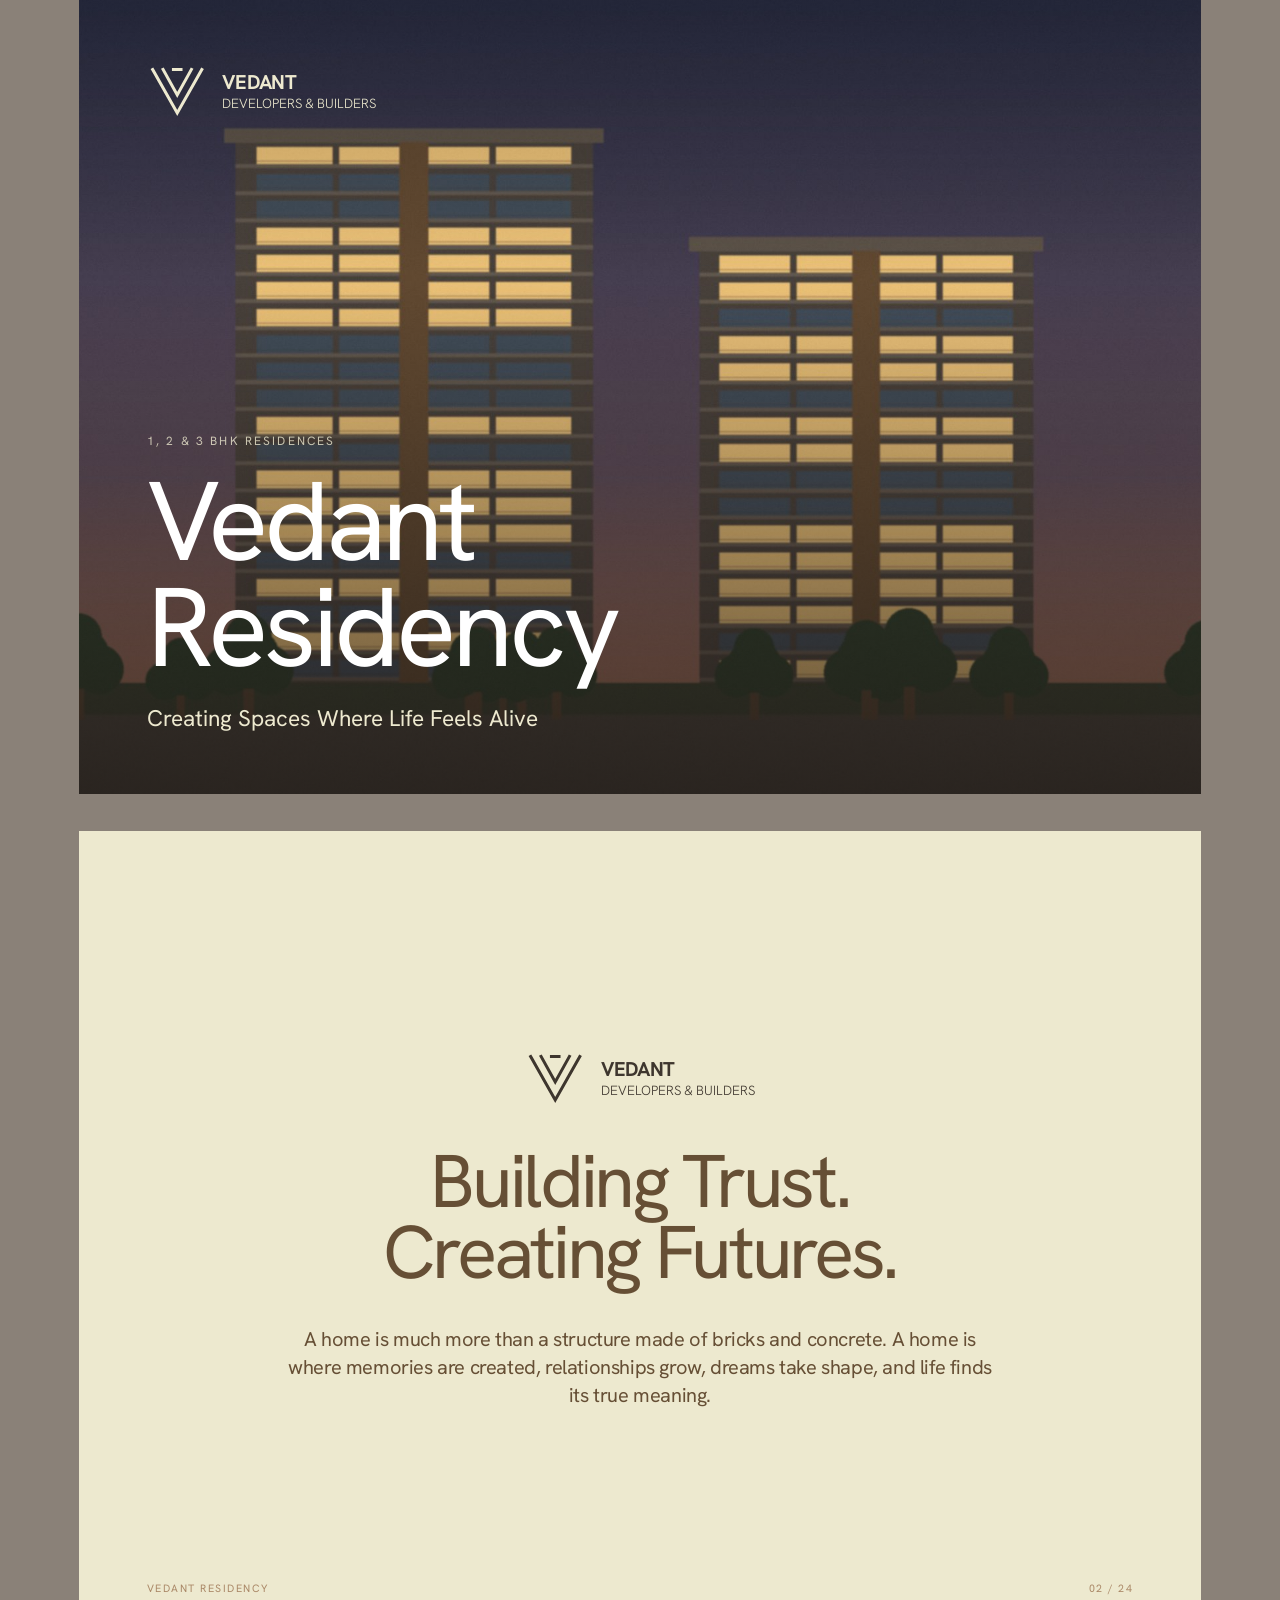
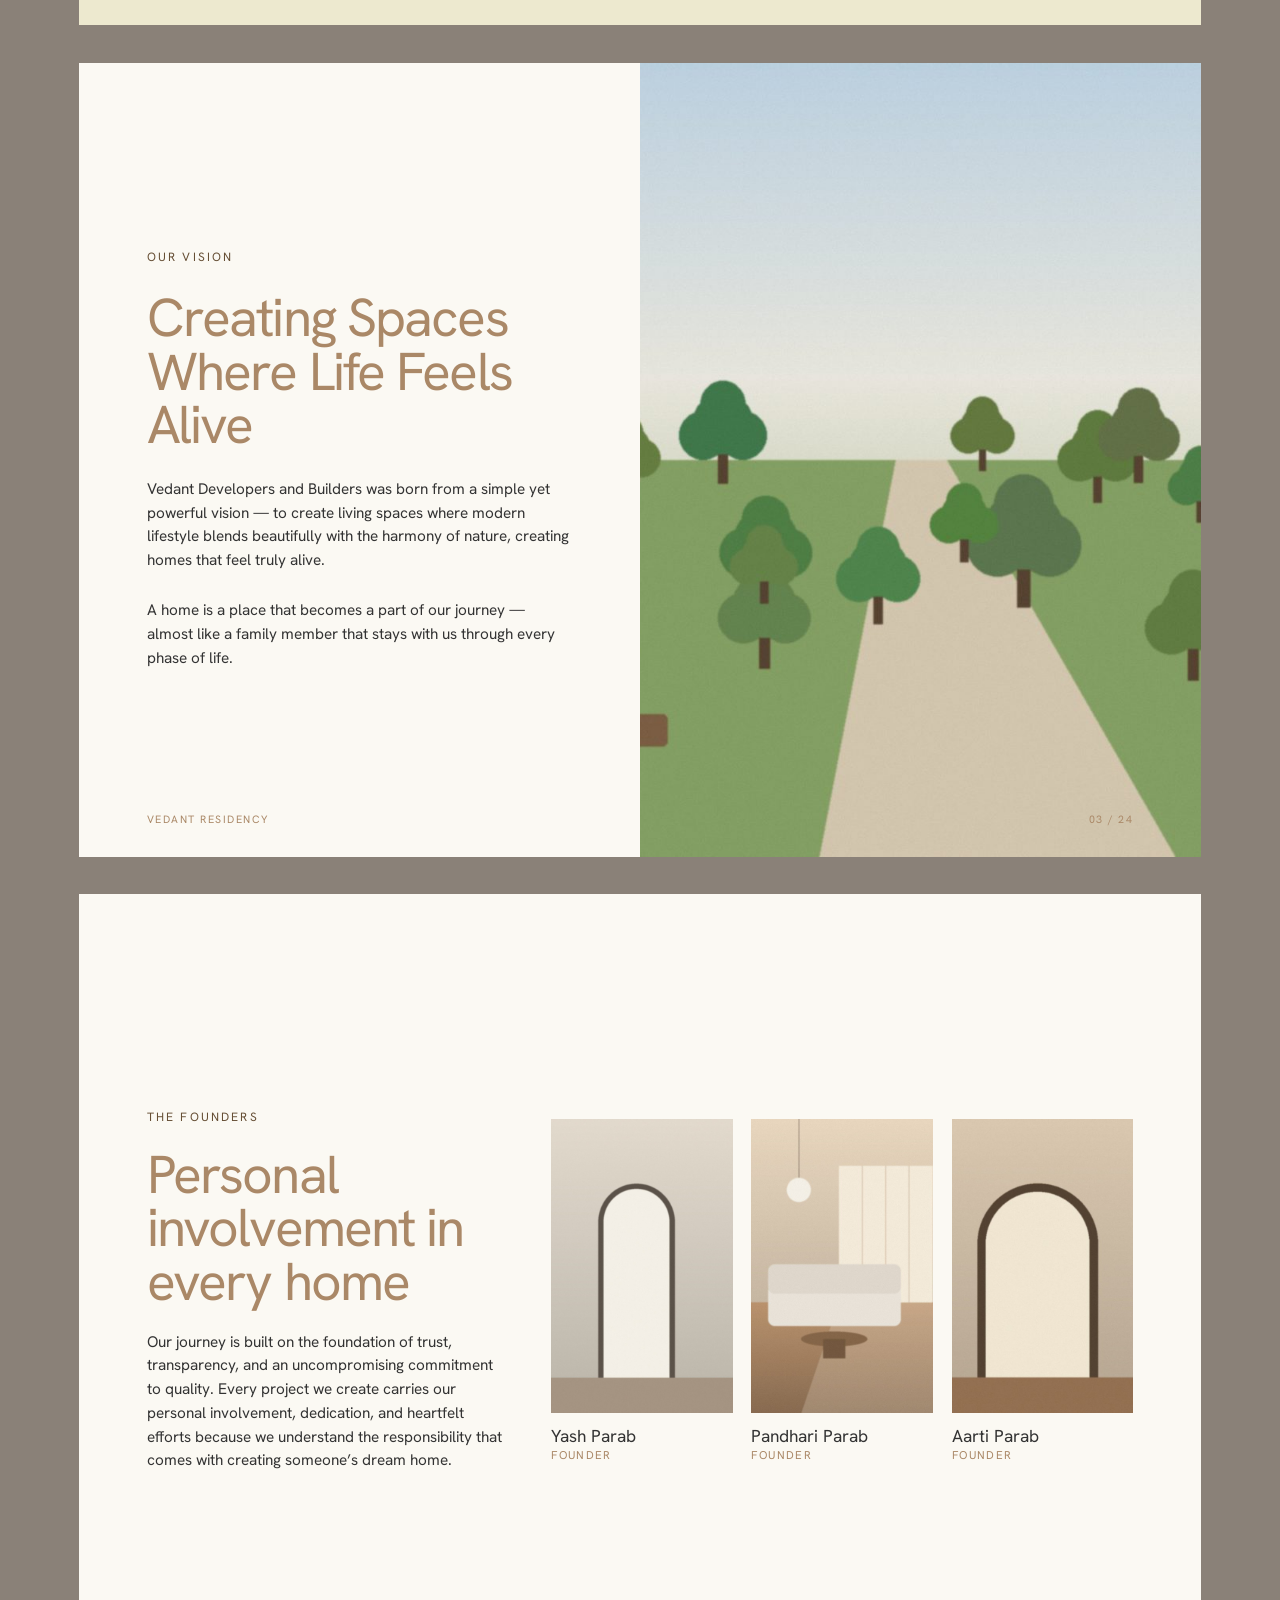
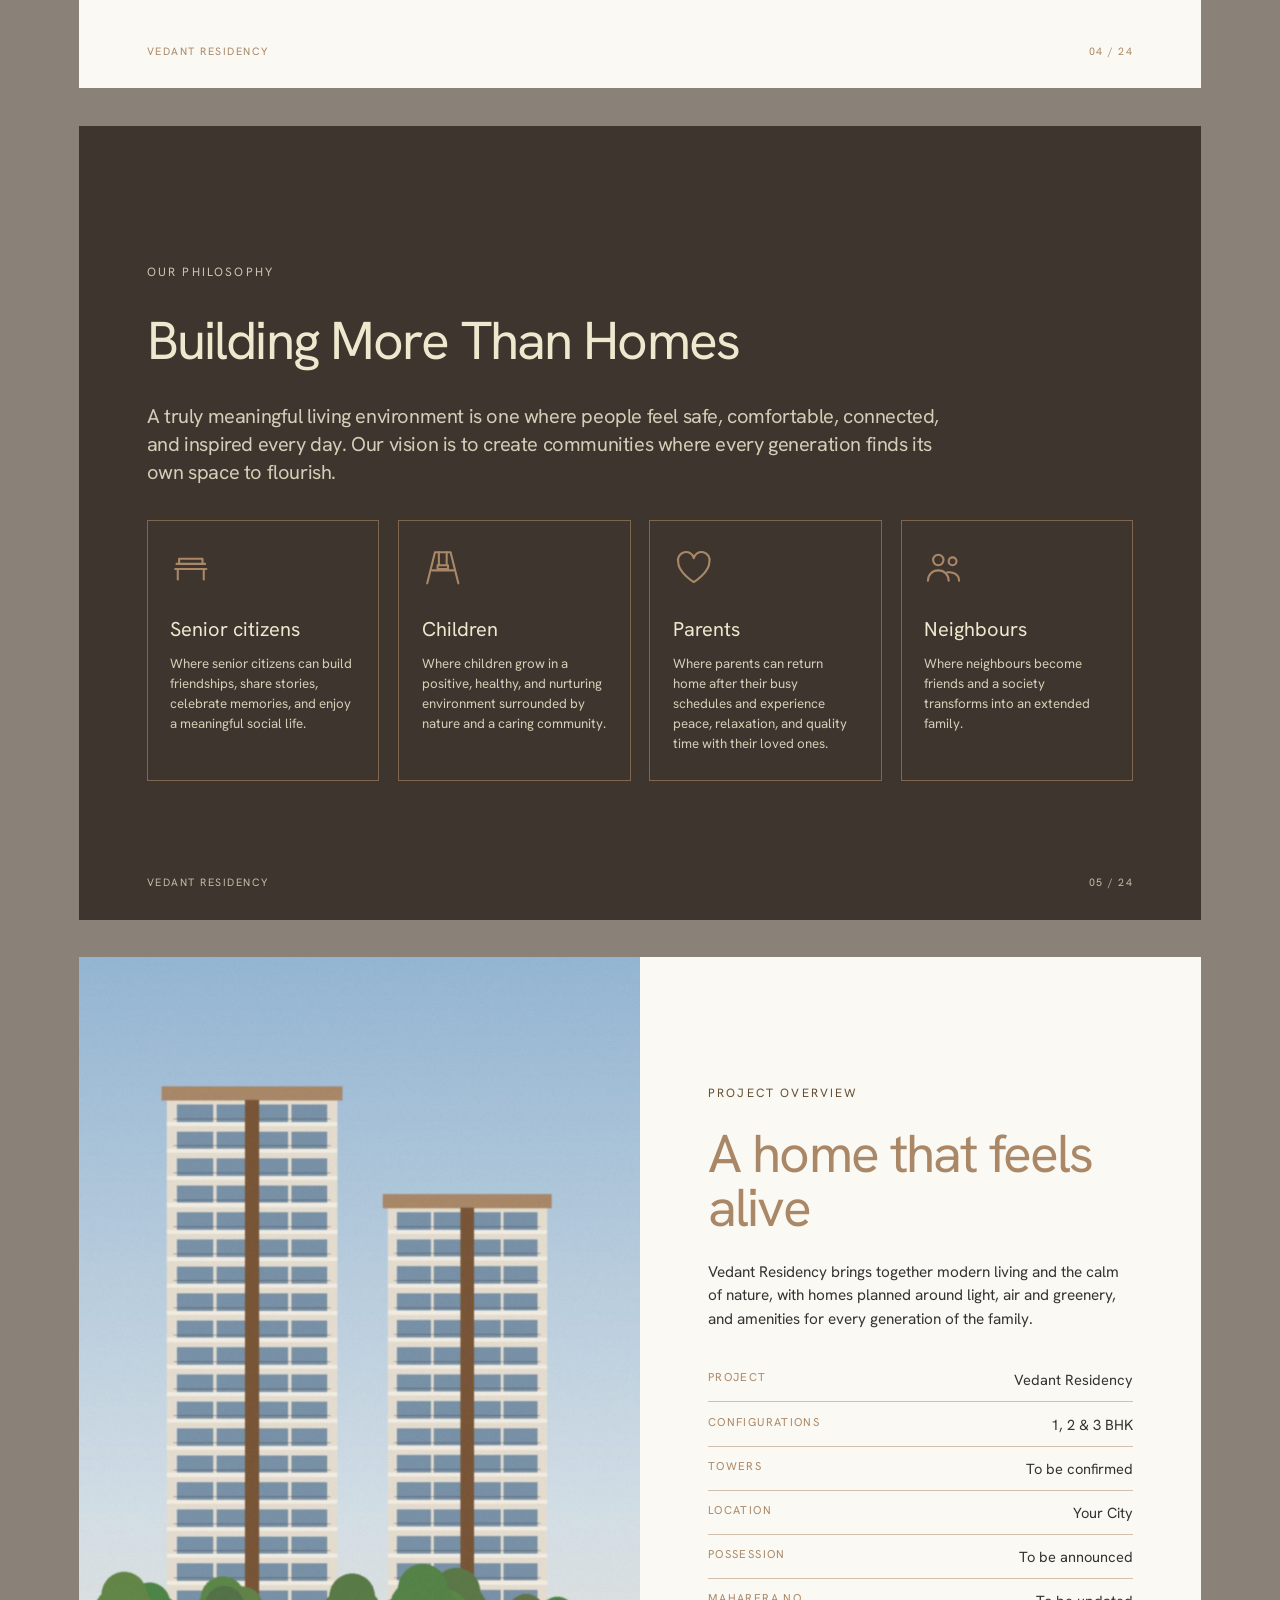
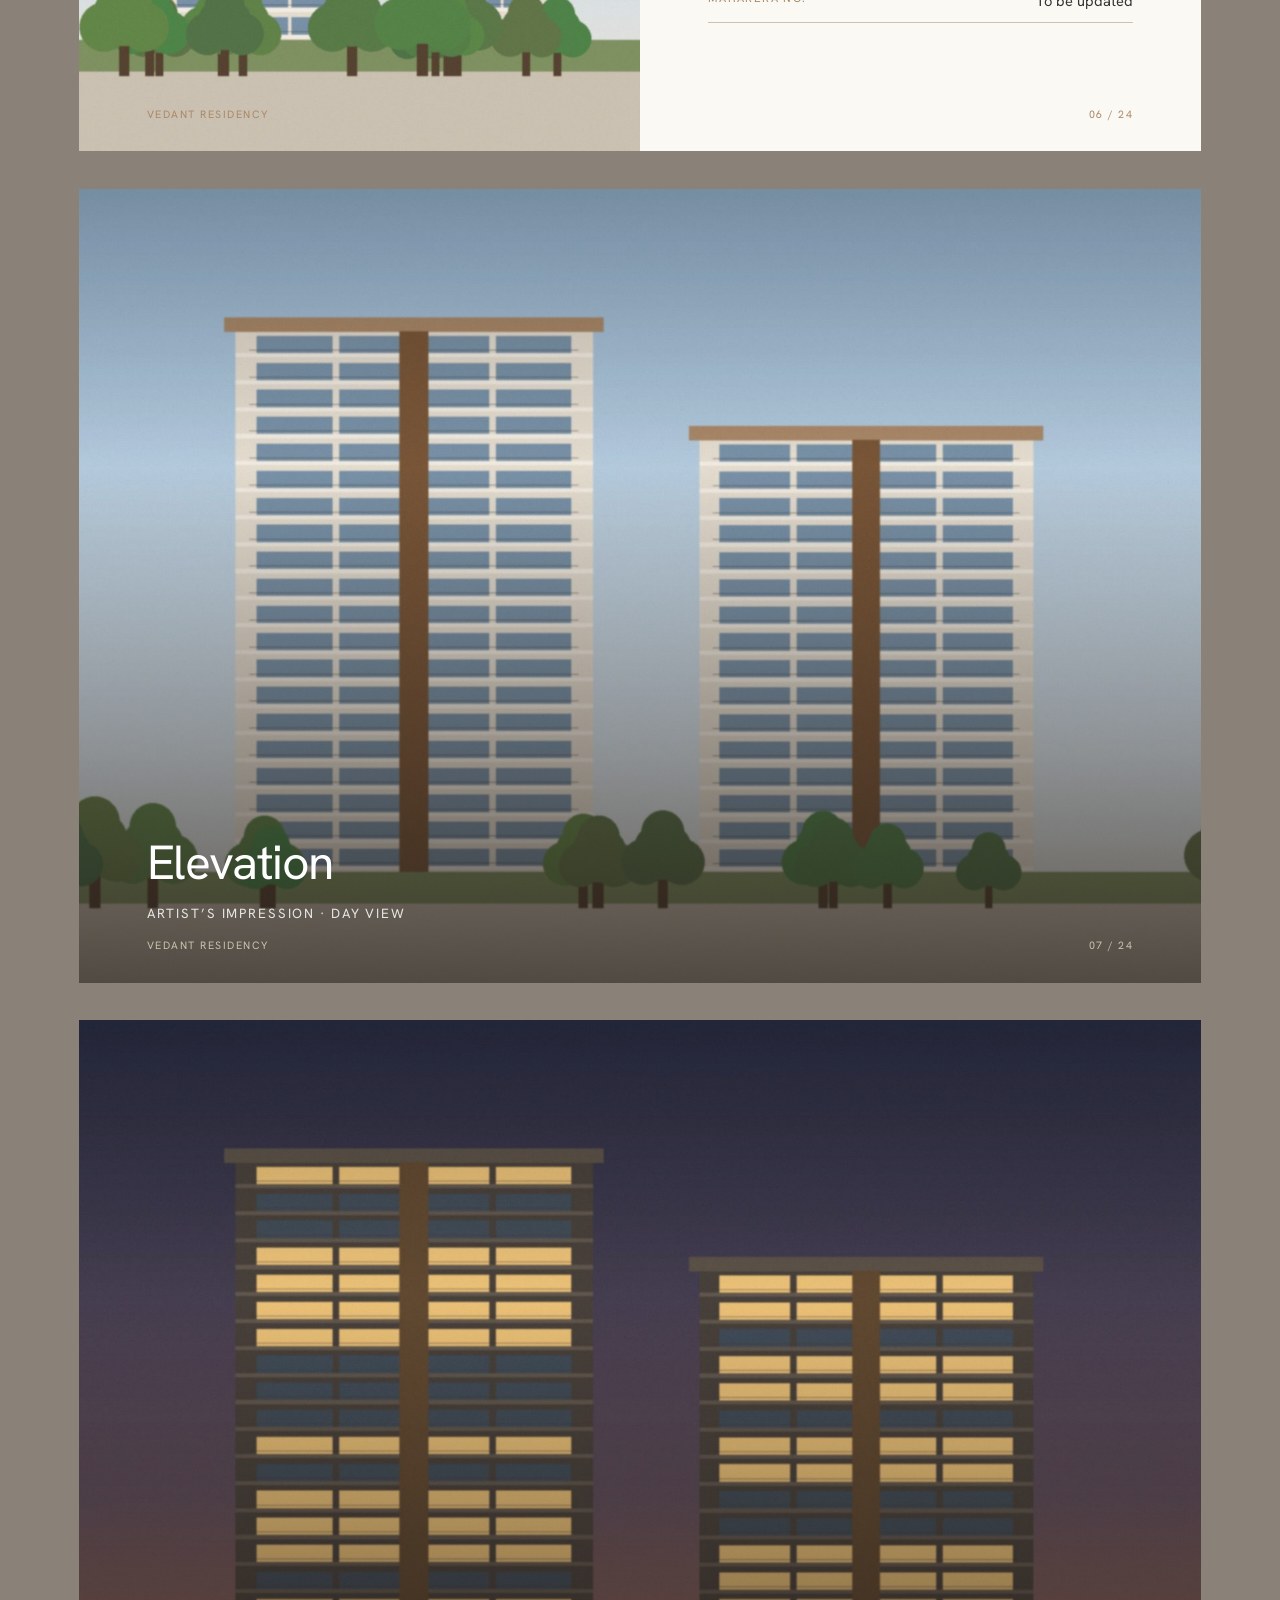
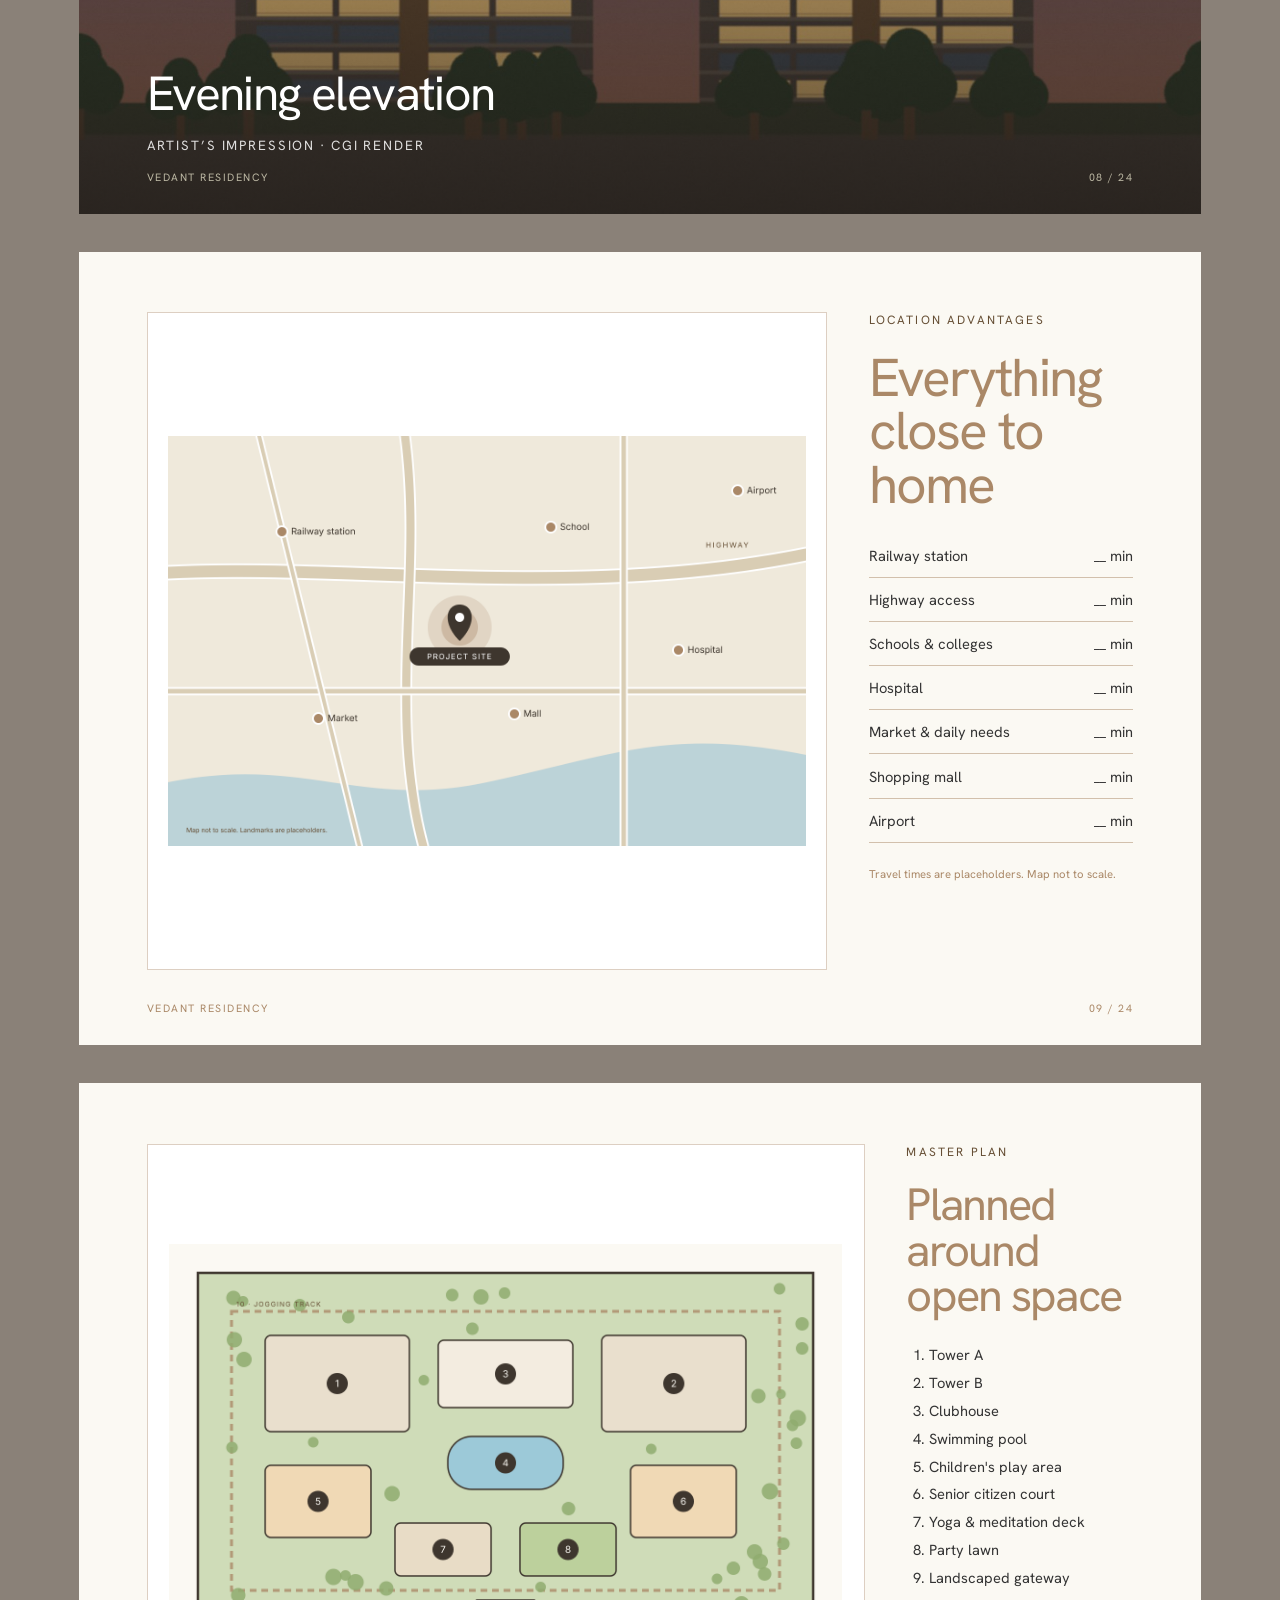
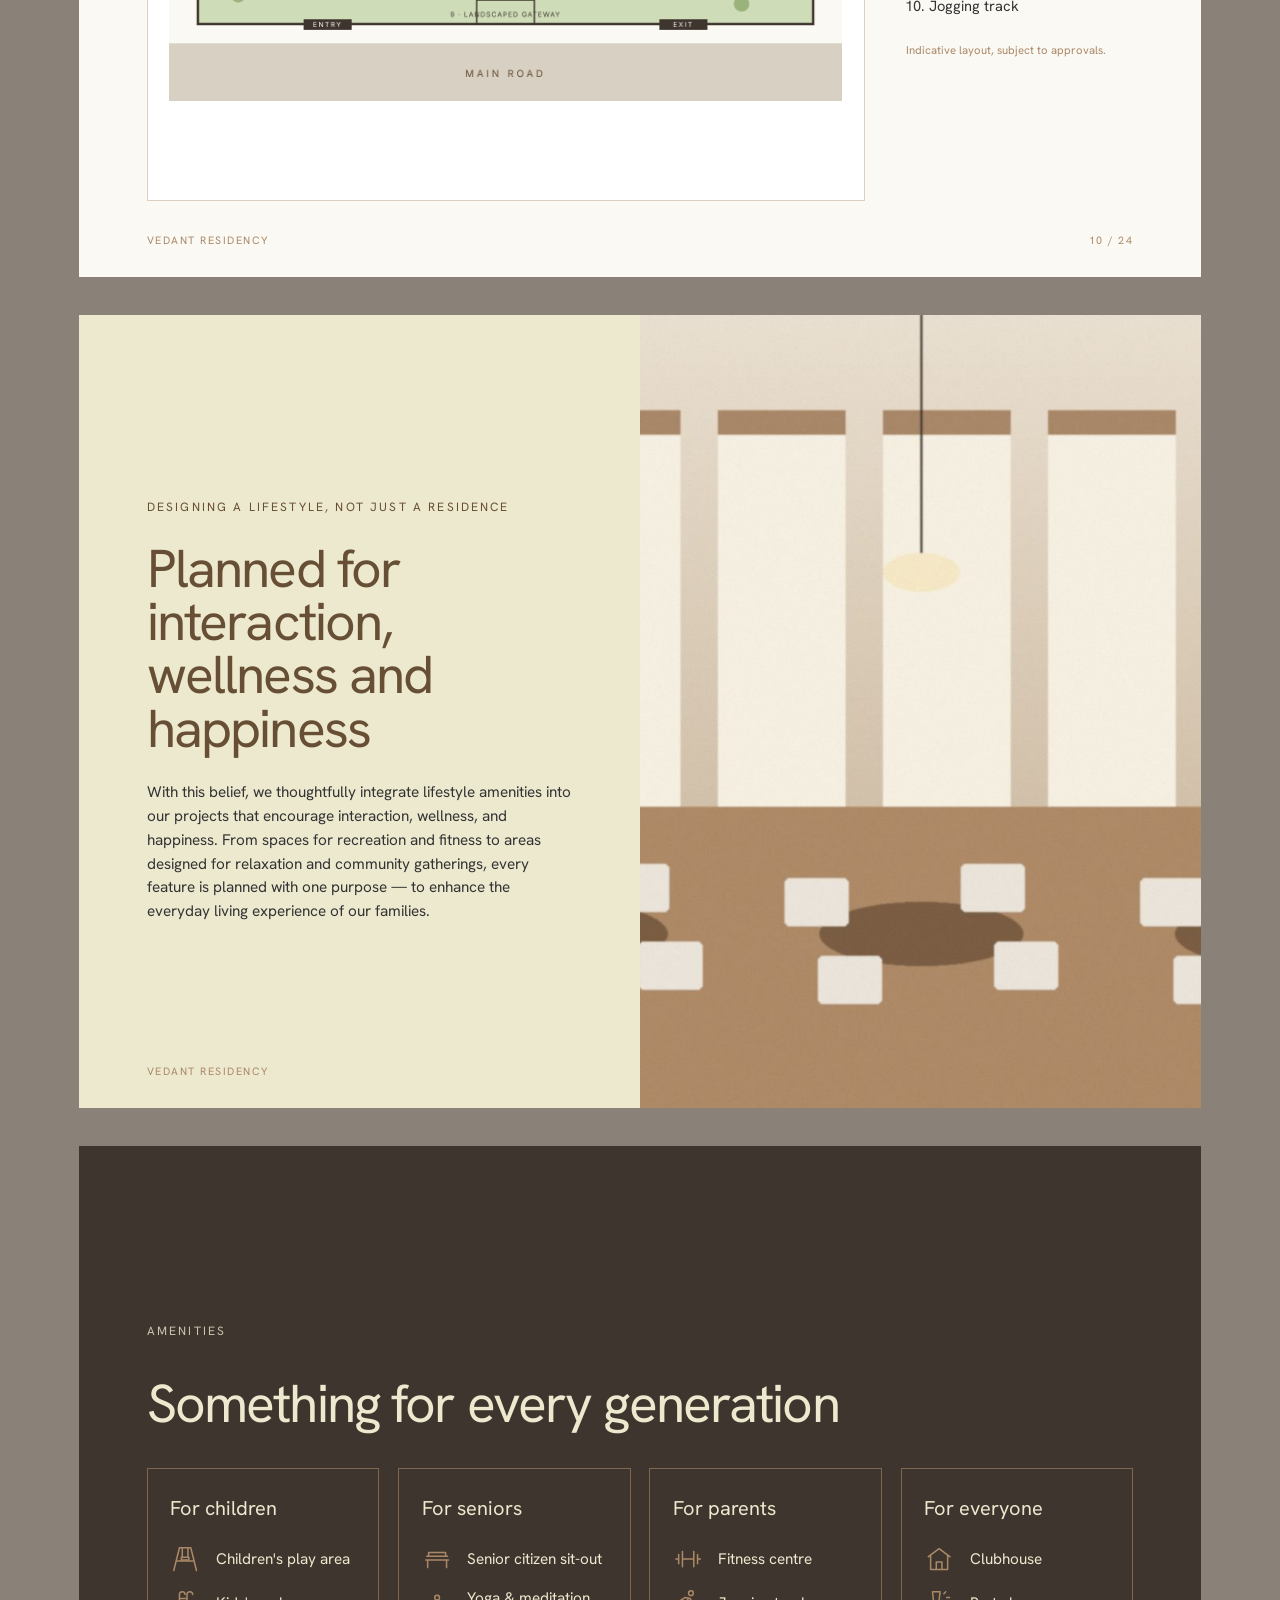
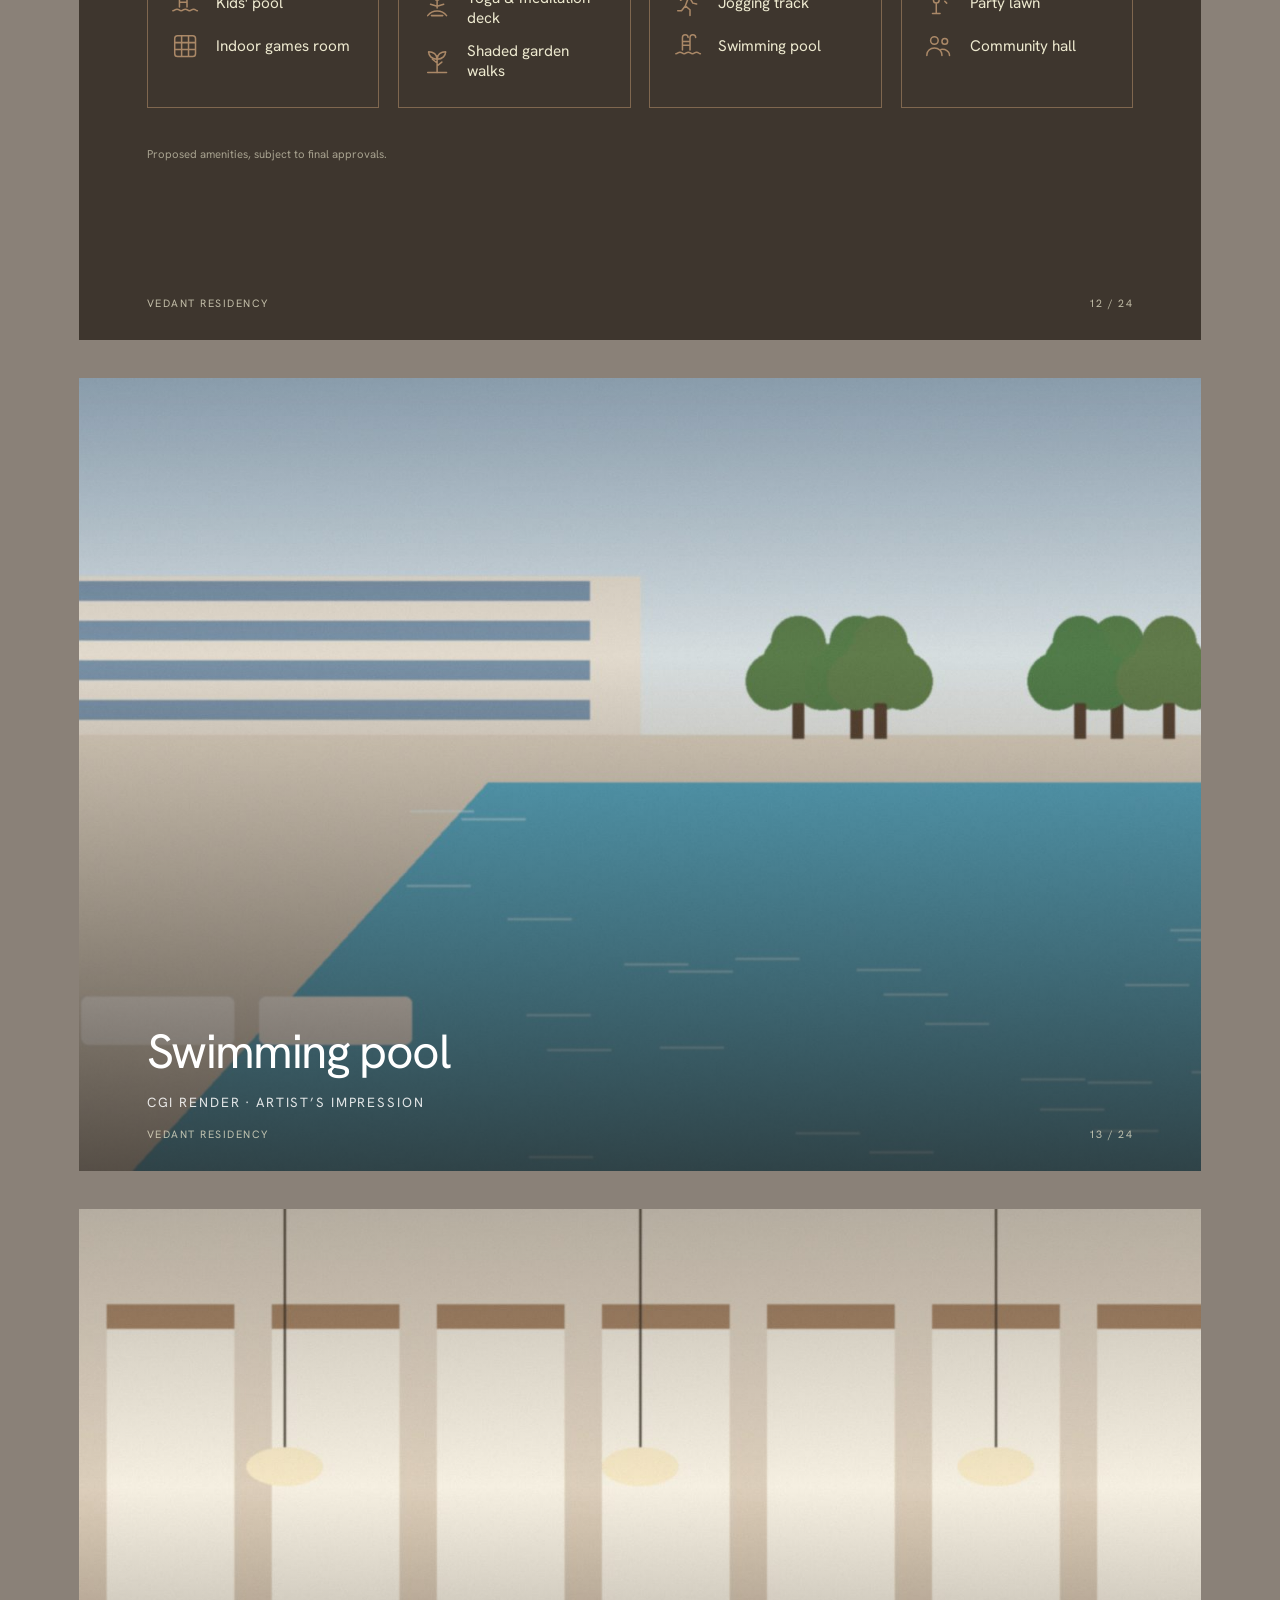
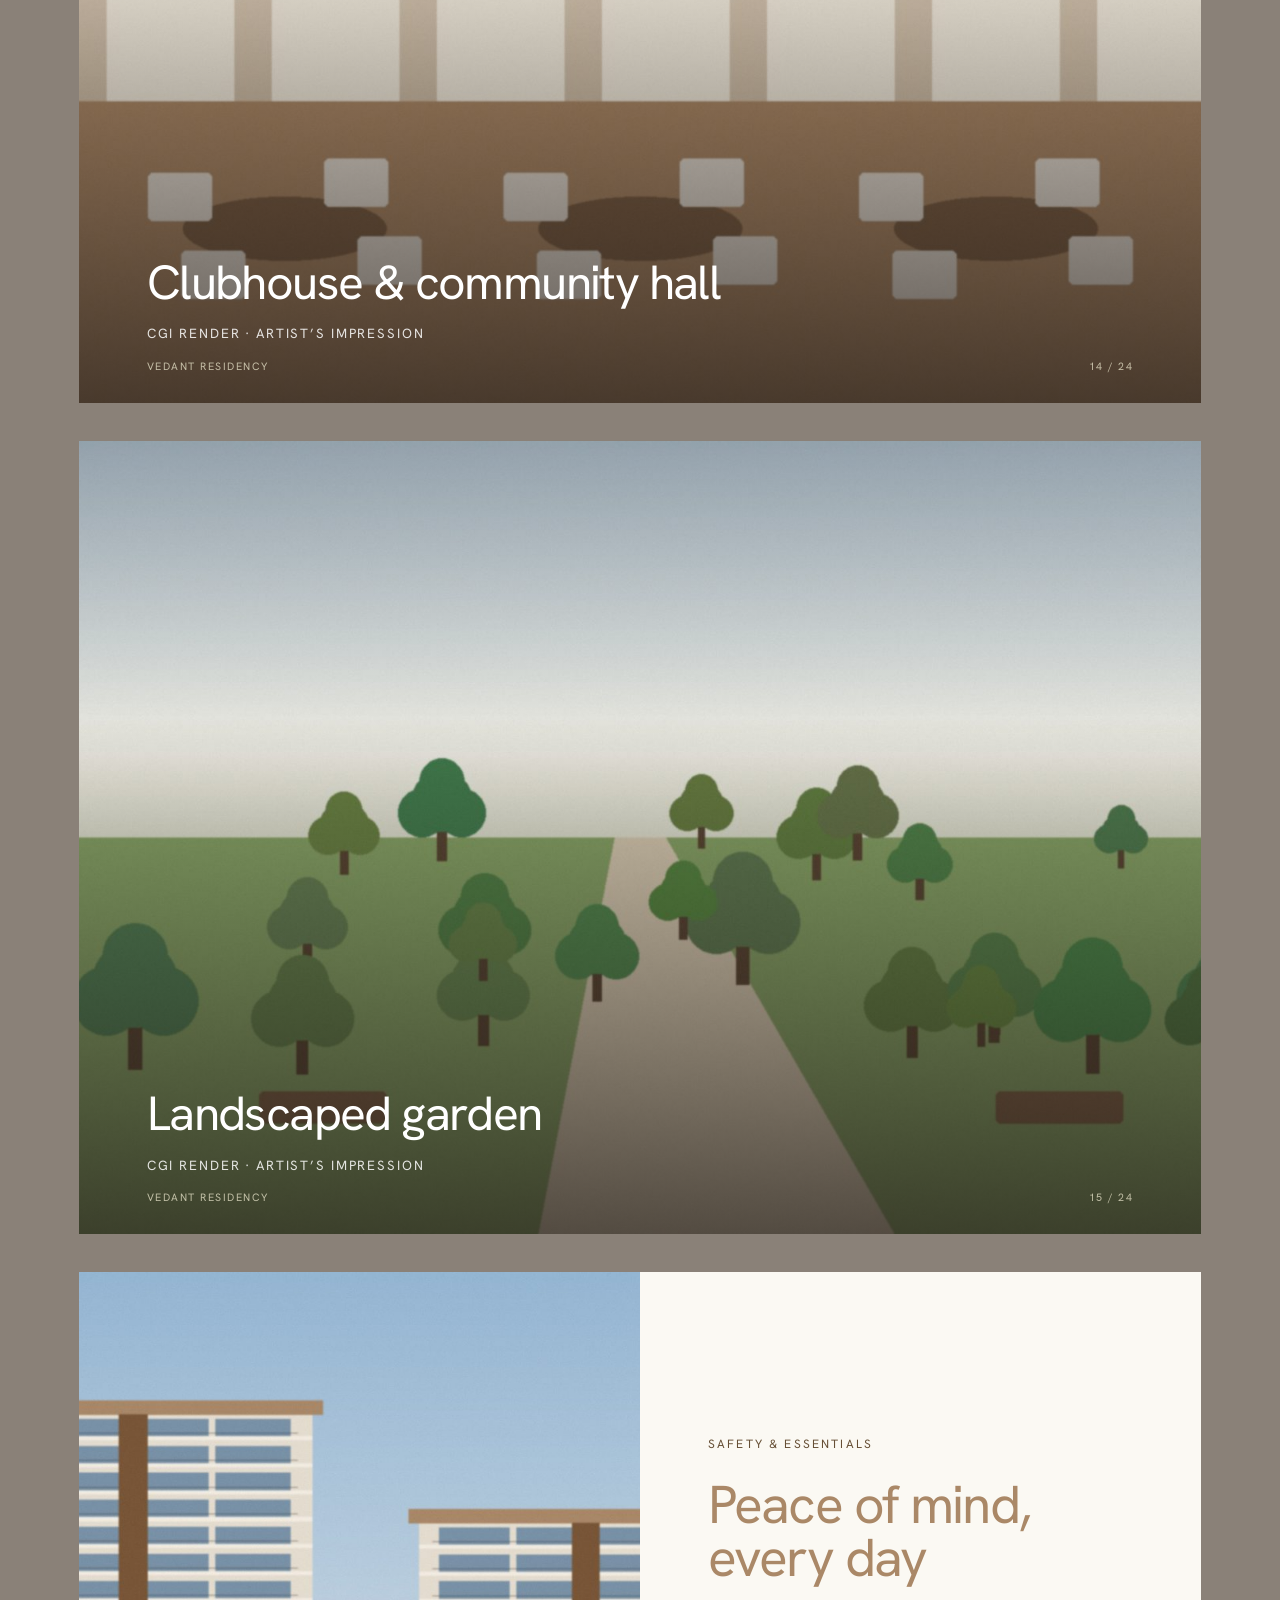
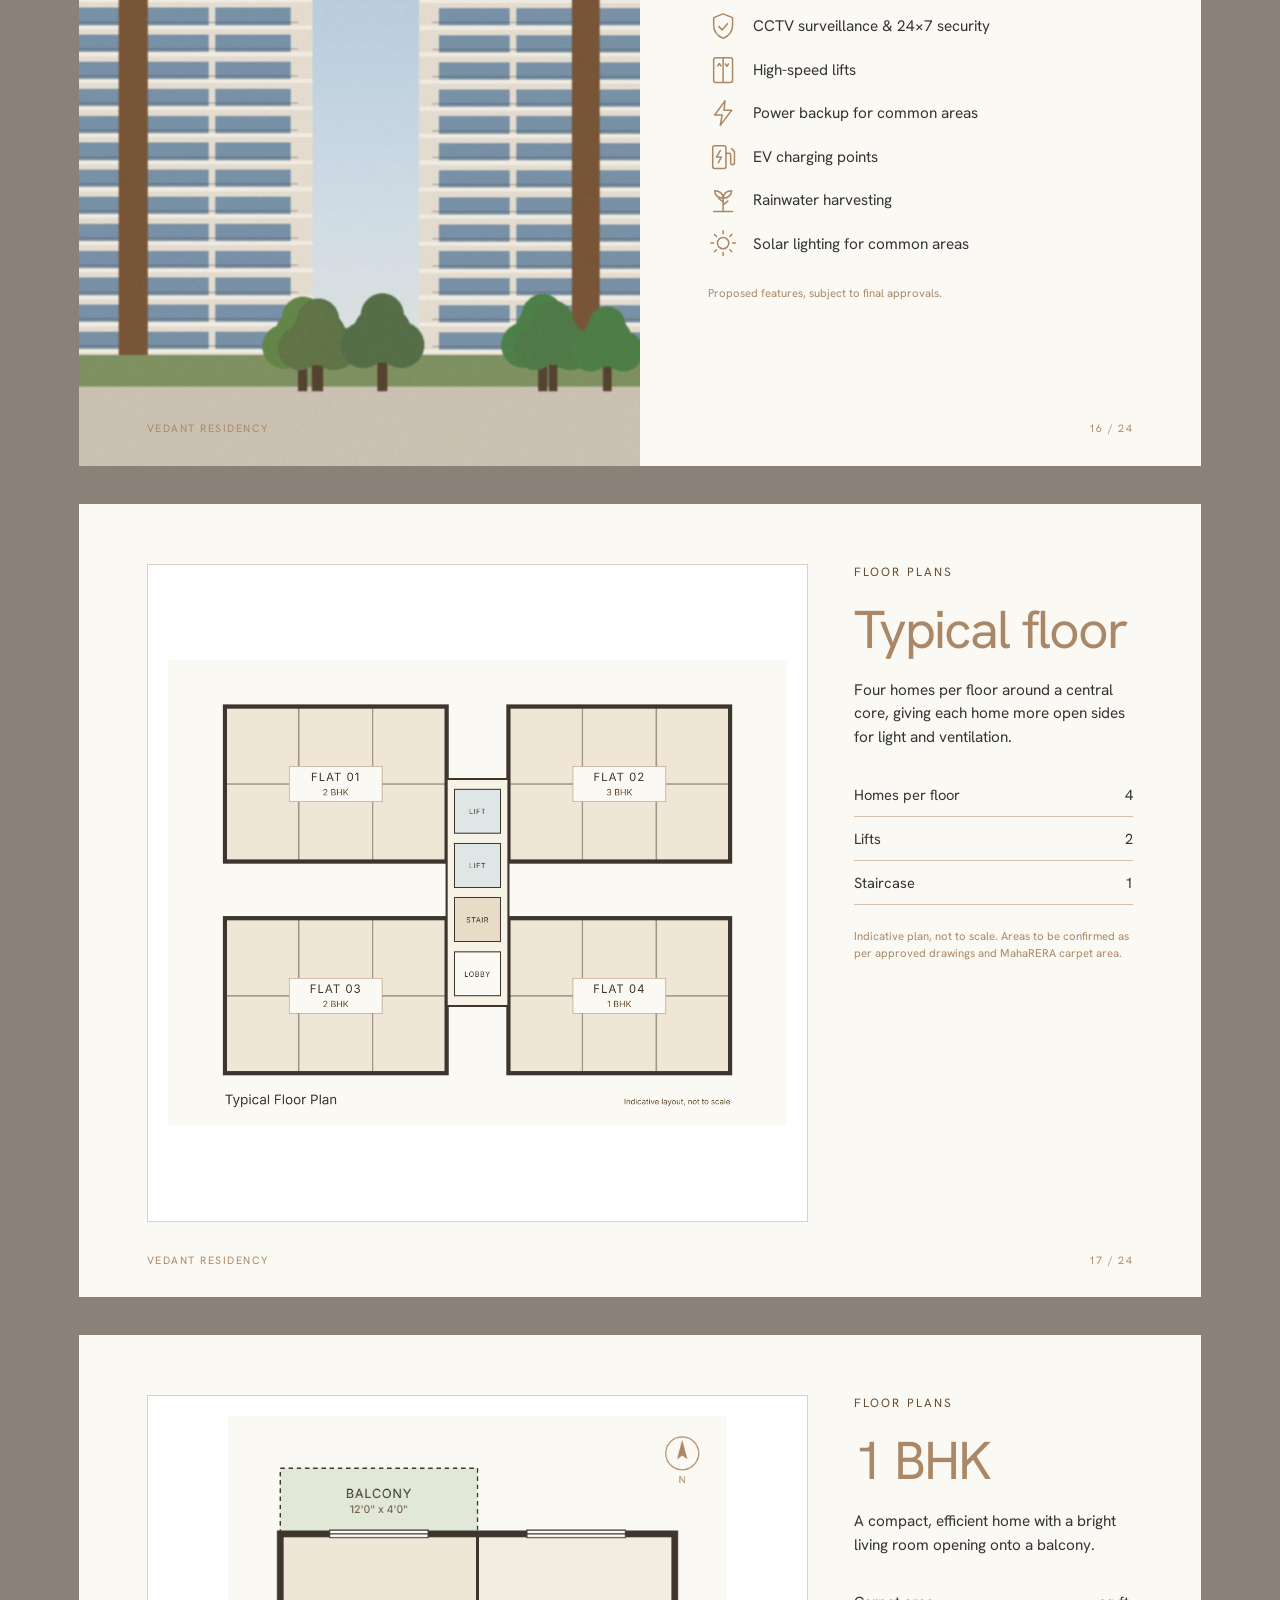
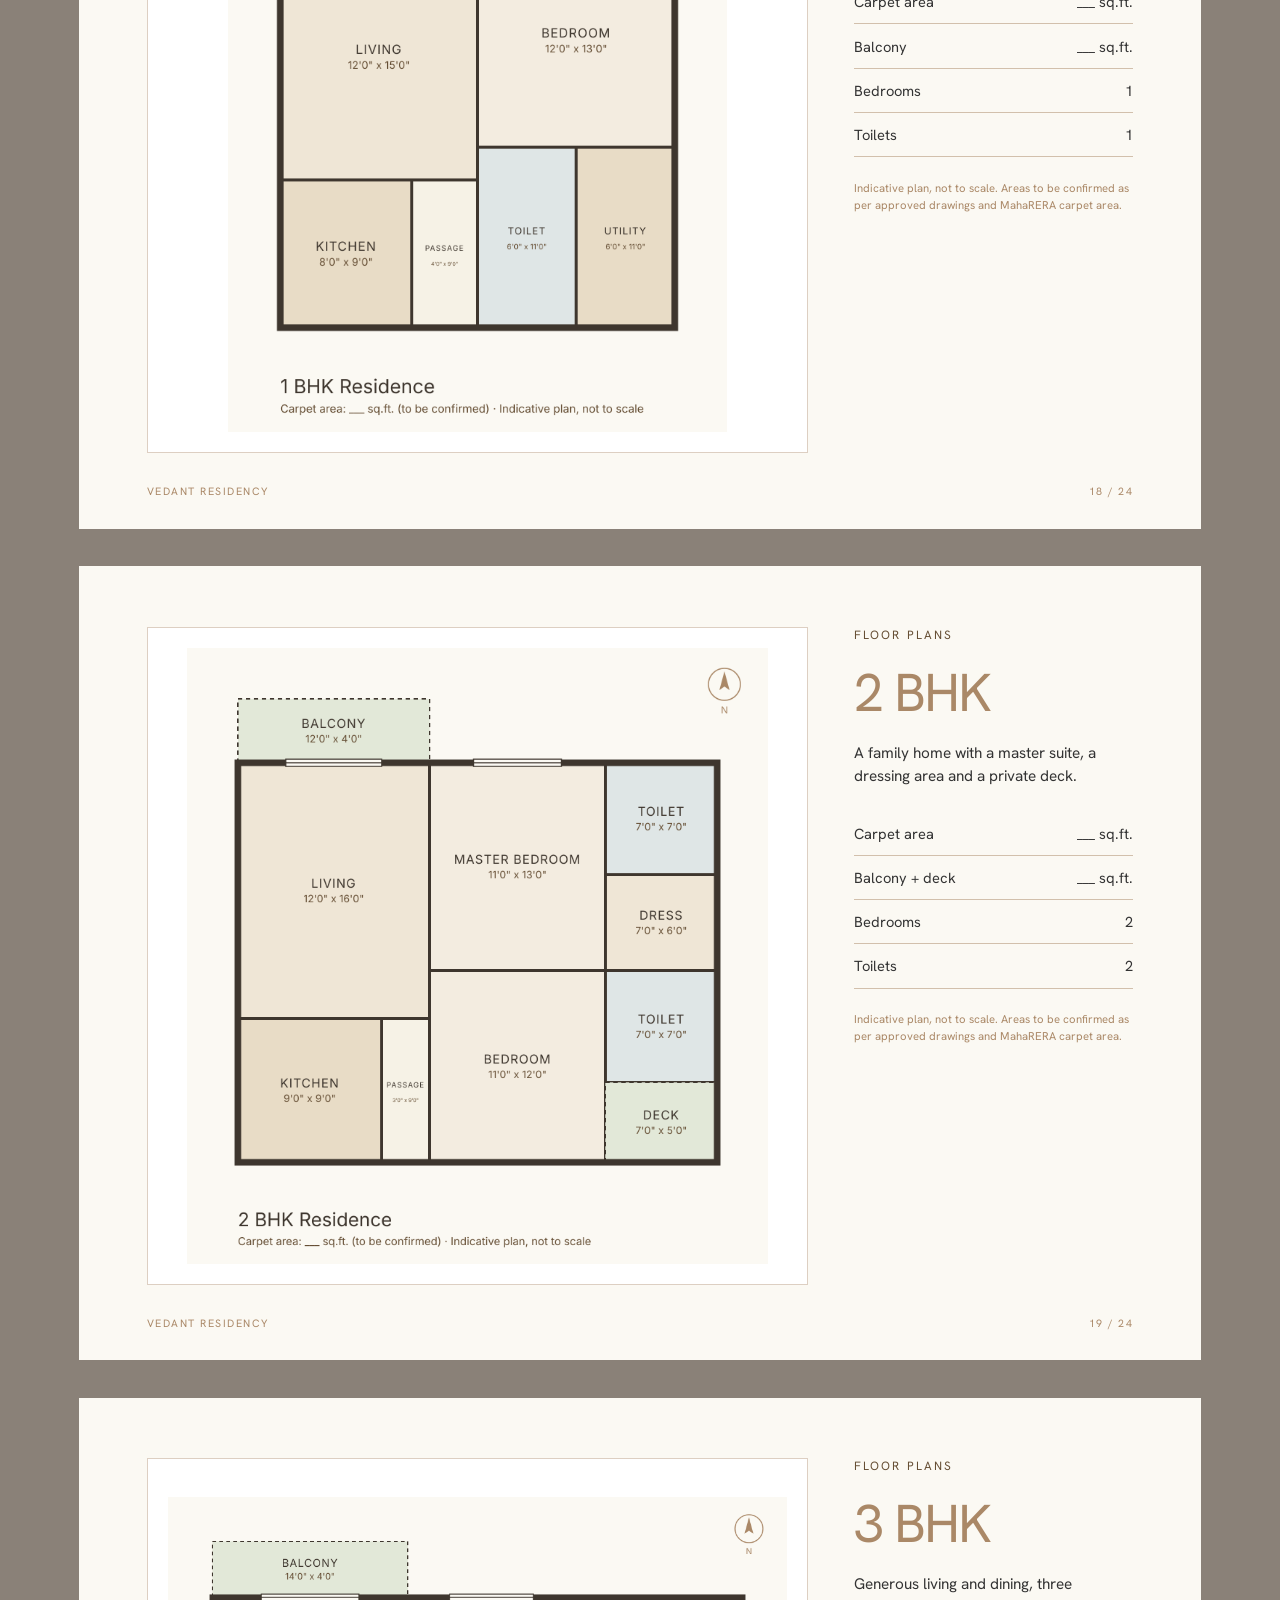
==== brochure/index.html @ ade8c905 "Add About Us page, project website and sales brochure - about.html with the company story, founders," ====
<!doctype html><html lang="en"><head><meta charset="utf-8"><title>Vedant Residency Brochure</title>
<link href="https://fonts.googleapis.com/css2?family=Hanken+Grotesk:wght@300;400;500;700&family=Inter:wght@400;500&display=swap" rel="stylesheet">
<style>
:root { --tan:#aa8867; --cream:#ede9cf; --dark:#3e362e; --brown:#664f35; --ink:#333; --paper:#fbf9f3; --logo:rgba(212,107,2,.77);
  --f:"Hanken Grotesk","Helvetica Neue",Arial,sans-serif; --b:"Inter","Helvetica Neue",Arial,sans-serif; }
@page { size: 297mm 210mm; margin: 0; }
* { box-sizing: border-box; }
html, body { margin: 0; background: #8a8178; }
body { font-family: var(--f); color: var(--ink); -webkit-print-color-adjust: exact; print-color-adjust: exact; }
.page { width: 297mm; height: 210mm; position: relative; overflow: hidden; background: var(--paper); margin: 0 auto 10mm; page-break-after: always; break-after: page; }
@media print { body { background: none; } .page { margin: 0; } }
img { display: block; }
h1, h2, h3, p { margin: 0; }
.pad { position: absolute; inset: 16mm 18mm; }
.eyebrow { font-size: 9pt; letter-spacing: .18em; text-transform: uppercase; color: var(--brown); }
.light .eyebrow, .eyebrow.l { color: var(--cream); opacity: .8; }
.h1 { font-size: 64pt; line-height: .95; font-weight: 400; letter-spacing: -2.5pt; color: var(--tan); }
.h2 { font-size: 40pt; line-height: 1; font-weight: 400; letter-spacing: -1.4pt; color: var(--tan); }
.h3 { font-size: 20pt; font-weight: 400; letter-spacing: -.5pt; color: var(--dark); }
.body { font-size: 11.5pt; line-height: 1.55; color: var(--ink); }
.lead { font-size: 15pt; line-height: 1.4; color: var(--brown); letter-spacing: -.3pt; }
.foot { position: absolute; left: 18mm; right: 18mm; bottom: 8mm; display: flex; justify-content: space-between; font-size: 8pt; letter-spacing: .14em; text-transform: uppercase; color: var(--tan); }
.light .foot { color: var(--cream); opacity: .75; }
.dark { background: var(--dark); color: var(--cream); }
.tanbg { background: var(--tan); }
.brownbg { background: var(--brown); color: var(--cream); }
.cream { background: var(--cream); }
.full { position: absolute; inset: 0; width: 100%; height: 100%; object-fit: cover; }
.shade { position: absolute; inset: 0; background: linear-gradient(180deg, rgba(30,24,20,.25), rgba(30,24,20,0) 35%, rgba(30,24,20,.7)); }
.cap { position: absolute; left: 18mm; bottom: 16mm; color: #fff; }
.cap h2 { font-size: 36pt; font-weight: 400; letter-spacing: -1.2pt; }
.cap p { margin-top: 3mm; font-size: 10pt; letter-spacing: .14em; text-transform: uppercase; opacity: .85; }
.mark { display: flex; align-items: center; gap: 4mm; color: var(--dark); }
.mark svg { width: 16mm; height: 16mm; }
.mark b { display: block; font-size: 15pt; letter-spacing: -.2pt; }
.mark span { display: block; font-size: 10pt; font-weight: 300; }
.split { position: absolute; inset: 0; display: grid; grid-template-columns: 1fr 1fr; }
.split > .img { position: relative; overflow: hidden; }
.split > .txt { position: relative; padding: 18mm; display: flex; flex-direction: column; justify-content: center; gap: 7mm; }
.grid4 { display: grid; grid-template-columns: repeat(4, 1fr); gap: 5mm; }
.card { border: .3mm solid rgba(170,136,103,.6); padding: 7mm 6mm; }
.card svg { width: 11mm; height: 11mm; color: var(--tan); }
.card h3 { margin-top: 6mm; font-size: 15pt; font-weight: 400; }
.card p { margin-top: 3mm; font-size: 10pt; line-height: 1.5; opacity: .85; }
table { width: 100%; border-collapse: collapse; font-size: 11pt; }
td, th { text-align: left; padding: 3.2mm 0; border-bottom: .3mm solid rgba(170,136,103,.5); vertical-align: top; }
th { font-size: 8.5pt; letter-spacing: .12em; text-transform: uppercase; color: var(--tan); font-weight: 400; }
td.num, th.num { text-align: right; font-variant-numeric: tabular-nums; }
.plan { position: absolute; top: 16mm; bottom: 20mm; left: 18mm; width: 175mm; display: grid; place-items: center; background: #fff; border: .3mm solid rgba(170,136,103,.4); }
.plan img { position: absolute; left: 3%; top: 3%; width: 94%; height: 94%; object-fit: contain; }
.side { position: absolute; top: 16mm; bottom: 20mm; right: 18mm; width: 74mm; display: flex; flex-direction: column; gap: 6mm; }
.note { font-size: 8.5pt; line-height: 1.5; color: var(--tan); }
ul.ic { list-style: none; margin: 0; padding: 0; display: grid; gap: 3.5mm; }
ul.ic li { display: flex; align-items: center; gap: 4mm; font-size: 11.5pt; }
ul.ic svg { width: 8mm; height: 8mm; color: var(--tan); flex: none; }
.num-big { font-size: 9pt; letter-spacing: .14em; color: var(--tan); }
</style></head><body>
  <!-- Icons -->
  <svg width="0" height="0" style="position:absolute" aria-hidden="true">
    <symbol id="i-spark" viewBox="0 0 24 24"><g stroke="currentColor" stroke-width="1.2" stroke-linecap="round"><path d="M12 2v20M2 12h20M4.9 4.9l14.2 14.2M19.1 4.9 4.9 19.1"/></g></symbol>
    <symbol id="i-star" viewBox="0 0 24 24"><path fill="currentColor" d="M12 0c.9 6.6 4.4 10.6 12 12-7.6 1.4-11.1 5.4-12 12-.9-6.6-4.4-10.6-12-12C7.6 10.6 11.1 6.6 12 0Z"/></symbol>
    <symbol id="i-instagram" viewBox="0 0 24 24"><rect x="3.5" y="3.5" width="17" height="17" rx="5" fill="none" stroke="currentColor" stroke-width="2"/><circle cx="12" cy="12" r="4" fill="none" stroke="currentColor" stroke-width="2"/><circle cx="17.2" cy="6.8" r="1.2" fill="currentColor"/></symbol>
    <symbol id="i-facebook" viewBox="0 0 24 24"><path fill="currentColor" d="M13.5 21v-7.5H16l.4-3h-2.9V8.6c0-.9.3-1.5 1.5-1.5h1.5V4.4c-.3 0-1.2-.1-2.2-.1-2.2 0-3.7 1.3-3.7 3.8v2.4H8v3h2.6V21h2.9Z"/></symbol>
    <symbol id="i-linkedin" viewBox="0 0 24 24"><path fill="currentColor" d="M5 8.5h3V19H5V8.5ZM6.5 4a1.75 1.75 0 1 1 0 3.5 1.75 1.75 0 0 1 0-3.5ZM10 8.5h2.9v1.4c.4-.8 1.4-1.6 3-1.6 3 0 3.6 2 3.6 4.6V19h-3v-5.3c0-1.3 0-2.9-1.8-2.9s-2 1.4-2 2.8V19h-3V8.5Z"/></symbol>
    <symbol id="i-x" viewBox="0 0 24 24"><path fill="currentColor" d="M17.8 3h3.1l-6.8 7.7L22 21h-6.2l-4.9-6.4L5.3 21H2.2l7.2-8.3L2 3h6.4l4.4 5.8L17.8 3Zm-1.1 16.2h1.7L7.4 4.7H5.6l11.1 14.5Z"/></symbol>
    <symbol id="i-whatsapp" viewBox="0 0 24 24"><path fill="currentColor" d="M12 2.2a9.8 9.8 0 0 0-8.4 14.8L2.3 21.8l4.9-1.3A9.8 9.8 0 1 0 12 2.2Zm0 17.9c-1.5 0-3-.4-4.2-1.2l-.3-.2-2.9.8.8-2.8-.2-.3A8.1 8.1 0 1 1 12 20.1Zm4.5-6c-.2-.1-1.5-.7-1.7-.8-.2-.1-.4-.1-.6.1l-.8 1c-.1.2-.3.2-.5.1a6.6 6.6 0 0 1-3.3-2.9c-.2-.4.2-.4.7-1.3.1-.2 0-.3 0-.4l-.8-1.8c-.2-.5-.4-.4-.6-.4h-.5c-.2 0-.4.1-.7.3-.2.3-.9.9-.9 2.2s.9 2.5 1 2.7c.1.2 1.8 2.8 4.4 3.9 1.7.7 2.3.8 3.1.6.5-.1 1.5-.6 1.7-1.2.2-.6.2-1.1.1-1.2l-.6-.3Z"/></symbol>
    <symbol id="i-close" viewBox="0 0 24 24"><path d="M6 6l12 12M18 6 6 18" stroke="currentColor" stroke-width="1.6" stroke-linecap="round"/></symbol>
    <symbol id="i-arrow" viewBox="0 0 24 24"><path d="M5 12h14M13 6l6 6-6 6" fill="none" stroke="currentColor" stroke-width="1.6" stroke-linecap="round" stroke-linejoin="round"/></symbol>
    <symbol id="i-download" viewBox="0 0 24 24"><path d="M12 4v11M7 10l5 5 5-5M5 20h14" fill="none" stroke="currentColor" stroke-width="1.6" stroke-linecap="round" stroke-linejoin="round"/></symbol>
    <symbol id="i-expand" viewBox="0 0 24 24"><path d="M4 9V4h5M20 9V4h-5M4 15v5h5M20 15v5h-5" fill="none" stroke="currentColor" stroke-width="1.6" stroke-linecap="round"/></symbol>
    <symbol id="i-pin" viewBox="0 0 24 24"><path d="M12 21s-7-6.2-7-11.5a7 7 0 0 1 14 0C19 14.8 12 21 12 21Z" fill="none" stroke="currentColor" stroke-width="1.6"/><circle cx="12" cy="9.5" r="2.5" fill="none" stroke="currentColor" stroke-width="1.6"/></symbol>
    <symbol id="i-mark" viewBox="0 0 64 64"><g fill="none" stroke="currentColor" stroke-width="3.2" stroke-linecap="square"><path d="M6 10 32 56 58 10"/><path d="M17 10 32 37 47 10"/><path d="M28 10h8"/></g></symbol>
    <!-- amenity icons -->
    <symbol id="a-pool" viewBox="0 0 32 32"><g fill="none" stroke="currentColor" stroke-width="1.6" stroke-linecap="round"><path d="M10 20V7a3 3 0 0 1 6 0M18 20V7a3 3 0 0 1 6 0M10 11h8M10 15h8"/><path d="M3 24c2.2 0 2.2-1.6 4.4-1.6S9.6 24 11.8 24s2.2-1.6 4.4-1.6S18.4 24 20.6 24s2.2-1.6 4.4-1.6S27.2 24 29 24"/></g></symbol>
    <symbol id="a-gym" viewBox="0 0 32 32"><g fill="none" stroke="currentColor" stroke-width="1.6" stroke-linecap="round"><path d="M6 11v10M10 8v16M22 8v16M26 11v10M10 16h12M3 16h3M26 16h3"/></g></symbol>
    <symbol id="a-kids" viewBox="0 0 32 32"><g fill="none" stroke="currentColor" stroke-width="1.6" stroke-linecap="round" stroke-linejoin="round"><path d="M4 28 10 4h12l6 24M8 18h16"/><path d="M13 4v10M19 4v10M12 14h8v3h-8z"/></g></symbol>
    <symbol id="a-senior" viewBox="0 0 32 32"><g fill="none" stroke="currentColor" stroke-width="1.6" stroke-linecap="round"><path d="M4 17h24M6 17v8M26 17v8M5 13h22M7 9h18M7 9v4M25 9v4"/></g></symbol>
    <symbol id="a-jog" viewBox="0 0 32 32"><g fill="none" stroke="currentColor" stroke-width="1.6" stroke-linecap="round" stroke-linejoin="round"><circle cx="19" cy="5.5" r="2.5"/><path d="M8 13l5-3 5 1 3 5 4 1M16 11l-3 8 5 4v6M13 19l-4 5H5"/></g></symbol>
    <symbol id="a-yoga" viewBox="0 0 32 32"><g fill="none" stroke="currentColor" stroke-width="1.6" stroke-linecap="round" stroke-linejoin="round"><circle cx="16" cy="6" r="2.5"/><path d="M16 9v8M9 13l7 2 7-2M6 25c3-4 7-5 10-5s7 1 10 5M10 25h12"/></g></symbol>
    <symbol id="a-club" viewBox="0 0 32 32"><g fill="none" stroke="currentColor" stroke-width="1.6" stroke-linejoin="round"><path d="M4 14 16 5l12 9M7 12v15h18V12M13 27v-8h6v8"/></g></symbol>
    <symbol id="a-garden" viewBox="0 0 32 32"><g fill="none" stroke="currentColor" stroke-width="1.6" stroke-linecap="round" stroke-linejoin="round"><path d="M16 28V14M16 18l-5-4M16 21l5-4"/><path d="M16 14c-6 0-9-4-9-8 5 0 9 3 9 8Zm0 0c6 0 9-4 9-8-5 0-9 3-9 8Z"/><path d="M6 28h20"/></g></symbol>
    <symbol id="a-party" viewBox="0 0 32 32"><g fill="none" stroke="currentColor" stroke-width="1.6" stroke-linecap="round" stroke-linejoin="round"><path d="M9 4h8l-1 9a3 3 0 0 1-6 0L9 4ZM13 16v10M9 27h8M21 6l2-2M24 10h3M22 14l2 2"/></g></symbol>
    <symbol id="a-games" viewBox="0 0 32 32"><g fill="none" stroke="currentColor" stroke-width="1.6" stroke-linejoin="round"><rect x="5" y="5" width="22" height="22" rx="3"/><path d="M5 12.3h22M5 19.6h22M12.3 5v22M19.6 5v22"/></g></symbol>
    <symbol id="a-shield" viewBox="0 0 32 32"><g fill="none" stroke="currentColor" stroke-width="1.6" stroke-linejoin="round"><path d="M16 3 6 7v8c0 7 4.5 11.5 10 14 5.5-2.5 10-7 10-14V7L16 3Z"/><path d="m11 16 4 4 6-7"/></g></symbol>
    <symbol id="a-ev" viewBox="0 0 32 32"><g fill="none" stroke="currentColor" stroke-width="1.6" stroke-linecap="round" stroke-linejoin="round"><rect x="5" y="4" width="14" height="24" rx="2"/><path d="M13 9l-4 7h5l-3 6M19 12h3a2 2 0 0 1 2 2v8a2 2 0 0 0 4 0V10l-3-3"/></g></symbol>
    <symbol id="a-lift" viewBox="0 0 32 32"><g fill="none" stroke="currentColor" stroke-width="1.6" stroke-linejoin="round"><rect x="6" y="3" width="20" height="26" rx="2"/><path d="M16 3v26M10 12l2-3 2 3M18 9l2 3 2-3"/></g></symbol>
    <symbol id="a-power" viewBox="0 0 32 32"><g fill="none" stroke="currentColor" stroke-width="1.6" stroke-linejoin="round"><path d="M18 3 7 18h8l-2 11 12-16h-8l1-10Z"/></g></symbol>
    <symbol id="a-people" viewBox="0 0 32 32"><g fill="none" stroke="currentColor" stroke-width="1.6" stroke-linecap="round"><circle cx="11" cy="10" r="4"/><circle cx="22" cy="11" r="3"/><path d="M3 26c0-5 3.6-8 8-8s8 3 8 8M18 19.5c4.5-.6 9 1.6 9 6.5"/></g></symbol>
    <symbol id="a-heart" viewBox="0 0 32 32"><path d="M16 27S4 19.6 4 11.5A6 6 0 0 1 16 8.6a6 6 0 0 1 12 2.9C28 19.6 16 27 16 27Z" fill="none" stroke="currentColor" stroke-width="1.6" stroke-linejoin="round"/></symbol>
    <symbol id="a-sun" viewBox="0 0 32 32"><g fill="none" stroke="currentColor" stroke-width="1.6" stroke-linecap="round"><circle cx="16" cy="16" r="6"/><path d="M16 3v3M16 26v3M3 16h3M26 16h3M6.8 6.8l2.1 2.1M23.1 23.1l2.1 2.1M6.8 25.2l2.1-2.1M23.1 8.9l2.1-2.1"/></g></symbol>
  </svg>
<section class="page light"><img class="full" src="../images/elevation-night.jpg" alt=""><div class="shade"></div>
<div class="pad" style="display:flex;flex-direction:column;justify-content:space-between">
  <div class="mark" style="color:var(--cream)"><svg viewBox="0 0 64 64"><use href="#i-mark"/></svg><div><b>VEDANT</b><span>DEVELOPERS &amp; BUILDERS</span></div></div>
  <div style="color:#fff"><p class="eyebrow l">1, 2 &amp; 3 BHK Residences</p><h1 style="font-size:84pt;font-weight:400;letter-spacing:-3pt;line-height:.95;margin-top:5mm">Vedant<br>Residency</h1>
  <p style="margin-top:6mm;font-size:17pt;color:var(--cream)">Creating Spaces Where Life Feels Alive</p></div>
</div></section><section class="page cream"><div class="pad" style="display:flex;flex-direction:column;justify-content:center;align-items:center;text-align:center;gap:10mm">
<div class="mark"><svg viewBox="0 0 64 64"><use href="#i-mark"/></svg><div style="text-align:left"><b>VEDANT</b><span>DEVELOPERS &amp; BUILDERS</span></div></div>
<h2 class="h1" style="color:var(--brown);font-size:56pt">Building Trust.<br>Creating Futures.</h2>
<p class="lead" style="max-width:190mm">A home is much more than a structure made of bricks and concrete. A home is where memories are created, relationships grow, dreams take shape, and life finds its true meaning.</p>
</div><div class="foot"><span>Vedant Residency</span><span>02 / 24</span></div></section><section class="page"><div class="split"><div class="txt"><p class="eyebrow">Our vision</p><h2 class="h2">Creating Spaces Where Life Feels Alive</h2>
<p class="body">Vedant Developers and Builders was born from a simple yet powerful vision — to create living spaces where modern lifestyle blends beautifully with the harmony of nature, creating homes that feel truly alive.</p>
<p class="body">A home is a place that becomes a part of our journey — almost like a family member that stays with us through every phase of life.</p></div>
<div class="img"><img class="full" src="../images/amenity-garden.jpg" alt=""></div></div><div class="foot"><span>Vedant Residency</span><span>03 / 24</span></div></section><section class="page"><div class="pad" style="display:grid;grid-template-columns:95mm 1fr;gap:12mm;align-items:center">
<div style="display:flex;flex-direction:column;gap:6mm"><p class="eyebrow">The founders</p><h2 class="h2">Personal involvement in every home</h2>
<p class="body">Our journey is built on the foundation of trust, transparency, and an uncompromising commitment to quality. Every project we create carries our personal involvement, dedication, and heartfelt efforts because we understand the responsibility that comes with creating someone’s dream home.</p></div>
<div style="display:grid;grid-template-columns:repeat(3,1fr);gap:5mm"><div><img src="../images/team-1.jpg" style="width:100%;height:78mm;object-fit:cover" alt=""><p style="margin-top:3mm;font-size:13pt">Yash Parab</p><p class="note" style="letter-spacing:.12em;text-transform:uppercase">Founder</p></div><div><img src="../images/team-2.jpg" style="width:100%;height:78mm;object-fit:cover" alt=""><p style="margin-top:3mm;font-size:13pt">Pandhari Parab</p><p class="note" style="letter-spacing:.12em;text-transform:uppercase">Founder</p></div><div><img src="../images/journal-1.jpg" style="width:100%;height:78mm;object-fit:cover" alt=""><p style="margin-top:3mm;font-size:13pt">Aarti Parab</p><p class="note" style="letter-spacing:.12em;text-transform:uppercase">Founder</p></div></div></div><div class="foot"><span>Vedant Residency</span><span>04 / 24</span></div></section><section class="page dark light"><div class="pad" style="display:flex;flex-direction:column;justify-content:center;gap:9mm">
<p class="eyebrow">Our philosophy</p><h2 class="h2" style="color:var(--cream)">Building More Than Homes</h2>
<p class="lead" style="color:var(--cream);opacity:.85;max-width:210mm">A truly meaningful living environment is one where people feel safe, comfortable, connected, and inspired every day. Our vision is to create communities where every generation finds its own space to flourish.</p>
<div class="grid4"><div class="card"><svg><use href="#a-senior"/></svg><h3>Senior citizens</h3><p>Where senior citizens can build friendships, share stories, celebrate memories, and enjoy a meaningful social life.</p></div><div class="card"><svg><use href="#a-kids"/></svg><h3>Children</h3><p>Where children grow in a positive, healthy, and nurturing environment surrounded by nature and a caring community.</p></div><div class="card"><svg><use href="#a-heart"/></svg><h3>Parents</h3><p>Where parents can return home after their busy schedules and experience peace, relaxation, and quality time with their loved ones.</p></div><div class="card"><svg><use href="#a-people"/></svg><h3>Neighbours</h3><p>Where neighbours become friends and a society transforms into an extended family.</p></div></div></div><div class="foot"><span>Vedant Residency</span><span>05 / 24</span></div></section><section class="page"><div class="split"><div class="img"><img class="full" src="../images/elevation-tall.jpg" alt=""></div>
<div class="txt"><p class="eyebrow">Project overview</p><h2 class="h2">A home that feels alive</h2>
<p class="body">Vedant Residency brings together modern living and the calm of nature, with homes planned around light, air and greenery, and amenities for every generation of the family.</p>
<table><tbody><tr><th>Project</th><td class="num">Vedant Residency</td></tr><tr><th>Configurations</th><td class="num">1, 2 &amp; 3 BHK</td></tr><tr><th>Towers</th><td class="num">To be confirmed</td></tr><tr><th>Location</th><td class="num">Your City</td></tr><tr><th>Possession</th><td class="num">To be announced</td></tr><tr><th>MahaRERA No.</th><td class="num">To be updated</td></tr></tbody></table></div></div><div class="foot"><span>Vedant Residency</span><span>06 / 24</span></div></section><section class="page light"><img class="full" src="../images/elevation-day.jpg" alt=""><div class="shade"></div><div class="cap"><h2>Elevation</h2><p>Artist’s impression · Day view</p></div><div class="foot"><span>Vedant Residency</span><span>07 / 24</span></div></section><section class="page light"><img class="full" src="../images/elevation-night.jpg" alt=""><div class="shade"></div><div class="cap"><h2>Evening elevation</h2><p>Artist’s impression · CGI render</p></div><div class="foot"><span>Vedant Residency</span><span>08 / 24</span></div></section><section class="page"><div class="plan" style="width:180mm"><img src="plans/location-map.png" alt=""></div>
<div class="side" style="width:70mm"><p class="eyebrow">Location advantages</p><h2 class="h2">Everything close to home</h2><table><tbody><tr><td>Railway station</td><td class="num">__ min</td></tr><tr><td>Highway access</td><td class="num">__ min</td></tr><tr><td>Schools &amp; colleges</td><td class="num">__ min</td></tr><tr><td>Hospital</td><td class="num">__ min</td></tr><tr><td>Market &amp; daily needs</td><td class="num">__ min</td></tr><tr><td>Shopping mall</td><td class="num">__ min</td></tr><tr><td>Airport</td><td class="num">__ min</td></tr></tbody></table>
<p class="note">Travel times are placeholders. Map not to scale.</p></div><div class="foot"><span>Vedant Residency</span><span>09 / 24</span></div></section><section class="page"><div class="plan" style="width:190mm"><img src="plans/master-plan.png" alt=""></div>
<div class="side" style="width:60mm"><p class="eyebrow">Master plan</p><h2 class="h2" style="font-size:34pt">Planned around open space</h2>
<ol style="margin:0;padding-left:6mm;font-size:11pt;line-height:1.9"><li>Tower A</li><li>Tower B</li><li>Clubhouse</li><li>Swimming pool</li><li>Children's play area</li><li>Senior citizen court</li><li>Yoga &amp; meditation deck</li><li>Party lawn</li><li>Landscaped gateway</li><li>Jogging track</li></ol><p class="note">Indicative layout, subject to approvals.</p></div><div class="foot"><span>Vedant Residency</span><span>10 / 24</span></div></section><section class="page cream"><div class="split"><div class="txt"><p class="eyebrow">Designing a lifestyle, not just a residence</p>
<h2 class="h2" style="color:var(--brown)">Planned for interaction, wellness and happiness</h2>
<p class="body">With this belief, we thoughtfully integrate lifestyle amenities into our projects that encourage interaction, wellness, and happiness. From spaces for recreation and fitness to areas designed for relaxation and community gatherings, every feature is planned with one purpose — to enhance the everyday living experience of our families.</p></div>
<div class="img"><img class="full" src="../images/amenity-clubhouse.jpg" alt=""></div></div><div class="foot"><span>Vedant Residency</span><span>11 / 24</span></div></section><section class="page dark light"><div class="pad" style="display:flex;flex-direction:column;justify-content:center;gap:10mm">
<p class="eyebrow">Amenities</p><h2 class="h2" style="color:var(--cream)">Something for every generation</h2><div class="grid4" style="color:var(--cream)"><div class="card"><h3 style="margin:0 0 6mm">For children</h3><ul class="ic"><li><svg><use href="#a-kids"/></svg>Children's play area</li><li><svg><use href="#a-pool"/></svg>Kids' pool</li><li><svg><use href="#a-games"/></svg>Indoor games room</li></ul></div><div class="card"><h3 style="margin:0 0 6mm">For seniors</h3><ul class="ic"><li><svg><use href="#a-senior"/></svg>Senior citizen sit-out</li><li><svg><use href="#a-yoga"/></svg>Yoga &amp; meditation deck</li><li><svg><use href="#a-garden"/></svg>Shaded garden walks</li></ul></div><div class="card"><h3 style="margin:0 0 6mm">For parents</h3><ul class="ic"><li><svg><use href="#a-gym"/></svg>Fitness centre</li><li><svg><use href="#a-jog"/></svg>Jogging track</li><li><svg><use href="#a-pool"/></svg>Swimming pool</li></ul></div><div class="card"><h3 style="margin:0 0 6mm">For everyone</h3><ul class="ic"><li><svg><use href="#a-club"/></svg>Clubhouse</li><li><svg><use href="#a-party"/></svg>Party lawn</li><li><svg><use href="#a-people"/></svg>Community hall</li></ul></div></div>
<p class="note" style="color:var(--cream);opacity:.6">Proposed amenities, subject to final approvals.</p></div><div class="foot"><span>Vedant Residency</span><span>12 / 24</span></div></section><section class="page light"><img class="full" src="../images/amenity-pool.jpg" alt=""><div class="shade"></div><div class="cap"><h2>Swimming pool</h2><p>CGI render · Artist’s impression</p></div><div class="foot"><span>Vedant Residency</span><span>13 / 24</span></div></section><section class="page light"><img class="full" src="../images/amenity-clubhouse.jpg" alt=""><div class="shade"></div><div class="cap"><h2>Clubhouse &amp; community hall</h2><p>CGI render · Artist’s impression</p></div><div class="foot"><span>Vedant Residency</span><span>14 / 24</span></div></section><section class="page light"><img class="full" src="../images/amenity-garden.jpg" alt=""><div class="shade"></div><div class="cap"><h2>Landscaped garden</h2><p>CGI render · Artist’s impression</p></div><div class="foot"><span>Vedant Residency</span><span>15 / 24</span></div></section><section class="page"><div class="split"><div class="img"><img class="full" src="../images/elevation-day.jpg" alt=""></div>
<div class="txt"><p class="eyebrow">Safety &amp; essentials</p><h2 class="h2">Peace of mind, every day</h2><ul class="ic"><li><svg><use href="#a-shield"/></svg>CCTV surveillance &amp; 24×7 security</li><li><svg><use href="#a-lift"/></svg>High-speed lifts</li><li><svg><use href="#a-power"/></svg>Power backup for common areas</li><li><svg><use href="#a-ev"/></svg>EV charging points</li><li><svg><use href="#a-garden"/></svg>Rainwater harvesting</li><li><svg><use href="#a-sun"/></svg>Solar lighting for common areas</li></ul>
<p class="note">Proposed features, subject to final approvals.</p></div></div><div class="foot"><span>Vedant Residency</span><span>16 / 24</span></div></section><section class="page"><div class="plan"><img src="plans/typical-floor.png" alt=""></div>
<div class="side"><p class="eyebrow">Floor plans</p><h2 class="h2">Typical floor</h2><p class="body">Four homes per floor around a central core, giving each home more open sides for light and ventilation.</p>
<table><tbody><tr><td>Homes per floor</td><td class="num">4</td></tr><tr><td>Lifts</td><td class="num">2</td></tr><tr><td>Staircase</td><td class="num">1</td></tr></tbody></table><p class="note">Indicative plan, not to scale. Areas to be confirmed as per approved drawings and MahaRERA carpet area.</p></div><div class="foot"><span>Vedant Residency</span><span>17 / 24</span></div></section><section class="page"><div class="plan"><img src="plans/plan-1bhk.png" alt=""></div>
<div class="side"><p class="eyebrow">Floor plans</p><h2 class="h2">1 BHK</h2><p class="body">A compact, efficient home with a bright living room opening onto a balcony.</p>
<table><tbody><tr><td>Carpet area</td><td class="num">___ sq.ft.</td></tr><tr><td>Balcony</td><td class="num">___ sq.ft.</td></tr><tr><td>Bedrooms</td><td class="num">1</td></tr><tr><td>Toilets</td><td class="num">1</td></tr></tbody></table><p class="note">Indicative plan, not to scale. Areas to be confirmed as per approved drawings and MahaRERA carpet area.</p></div><div class="foot"><span>Vedant Residency</span><span>18 / 24</span></div></section><section class="page"><div class="plan"><img src="plans/plan-2bhk.png" alt=""></div>
<div class="side"><p class="eyebrow">Floor plans</p><h2 class="h2">2 BHK</h2><p class="body">A family home with a master suite, a dressing area and a private deck.</p>
<table><tbody><tr><td>Carpet area</td><td class="num">___ sq.ft.</td></tr><tr><td>Balcony + deck</td><td class="num">___ sq.ft.</td></tr><tr><td>Bedrooms</td><td class="num">2</td></tr><tr><td>Toilets</td><td class="num">2</td></tr></tbody></table><p class="note">Indicative plan, not to scale. Areas to be confirmed as per approved drawings and MahaRERA carpet area.</p></div><div class="foot"><span>Vedant Residency</span><span>19 / 24</span></div></section><section class="page"><div class="plan"><img src="plans/plan-3bhk.png" alt=""></div>
<div class="side"><p class="eyebrow">Floor plans</p><h2 class="h2">3 BHK</h2><p class="body">Generous living and dining, three bedrooms and separate utility space for larger families.</p>
<table><tbody><tr><td>Carpet area</td><td class="num">___ sq.ft.</td></tr><tr><td>Balcony</td><td class="num">___ sq.ft.</td></tr><tr><td>Bedrooms</td><td class="num">3</td></tr><tr><td>Toilets</td><td class="num">2</td></tr></tbody></table><p class="note">Indicative plan, not to scale. Areas to be confirmed as per approved drawings and MahaRERA carpet area.</p></div><div class="foot"><span>Vedant Residency</span><span>20 / 24</span></div></section><section class="page light"><img class="full" src="../images/interior-design.jpg" alt=""><div class="shade"></div><div class="cap"><h2>Living room</h2><p>CGI render · Sample flat interior</p></div><div class="foot"><span>Vedant Residency</span><span>21 / 24</span></div></section><section class="page"><div class="pad" style="display:grid;grid-template-columns:85mm 1fr;gap:14mm;align-items:center">
<div style="display:flex;flex-direction:column;gap:6mm"><p class="eyebrow">Specifications</p><h2 class="h2">Built with quality</h2><p class="body">Superior quality construction is at the heart of our promise.</p><p class="note">Indicative specifications. Final specifications as per the agreement for sale.</p></div>
<table><tbody><tr><th style="width:42mm">Structure</th><td>RCC framed, earthquake-resistant structure</td></tr><tr><th style="width:42mm">Flooring</th><td>Vitrified tiles in living and bedrooms; anti-skid tiles in toilets and balconies</td></tr><tr><th style="width:42mm">Kitchen</th><td>Granite platform with stainless steel sink</td></tr><tr><th style="width:42mm">Doors</th><td>Laminated main door; flush doors for rooms</td></tr><tr><th style="width:42mm">Windows</th><td>Powder-coated aluminium sliding windows</td></tr><tr><th style="width:42mm">Electrical</th><td>Concealed copper wiring with modular switches</td></tr><tr><th style="width:42mm">Plumbing</th><td>Concealed plumbing with branded CP and sanitary fittings</td></tr><tr><th style="width:42mm">Paint</th><td>Acrylic emulsion inside; weatherproof paint outside</td></tr></tbody></table></div><div class="foot"><span>Vedant Residency</span><span>22 / 24</span></div></section><section class="page"><div class="pad" style="display:grid;grid-template-columns:80mm 1fr;gap:14mm;align-items:center">
<div style="display:flex;flex-direction:column;gap:6mm"><p class="eyebrow">Payment plan</p><h2 class="h2">Construction-linked plan</h2>
<p class="body">Pay in stages as construction progresses, so every payment is matched by visible work at site.</p>
<p class="note">Sample schedule for illustration only. The final payment plan will be as per the agreement for sale and MahaRERA guidelines. Stamp duty, registration, GST and other charges are extra.</p></div>
<table><thead><tr><th>Stage</th><th class="num">Payment</th><th class="num">Cumulative</th></tr></thead><tbody><tr><td>On booking</td><td class="num">10%</td><td class="num">10%</td></tr><tr><td>On registration of agreement for sale</td><td class="num">20%</td><td class="num">30%</td></tr><tr><td>On completion of plinth</td><td class="num">15%</td><td class="num">45%</td></tr><tr><td>On completion of slabs (in stages)</td><td class="num">25%</td><td class="num">70%</td></tr><tr><td>On completion of walls, internal plaster, flooring, doors and windows</td><td class="num">5%</td><td class="num">75%</td></tr><tr><td>On completion of sanitary fittings, staircases, lift wells and lobbies</td><td class="num">5%</td><td class="num">80%</td></tr><tr><td>On completion of external plumbing, plaster, elevation and terraces</td><td class="num">5%</td><td class="num">85%</td></tr><tr><td>On completion of lifts, water pumps, electrical fittings and paving</td><td class="num">10%</td><td class="num">95%</td></tr><tr><td>On possession / occupancy certificate</td><td class="num">5%</td><td class="num">100%</td></tr></tbody></table></div><div class="foot"><span>Vedant Residency</span><span>23 / 24</span></div></section><section class="page brownbg light"><div class="pad" style="display:grid;grid-template-columns:1.2fr 1fr;gap:16mm;align-items:center">
<div style="display:flex;flex-direction:column;gap:7mm"><p class="eyebrow">Our promise</p>
<p style="font-size:24pt;line-height:1.25;letter-spacing:-.6pt;color:#fff">To create homes where families feel secure, communities feel connected, and every moment of life feels more peaceful, meaningful, and alive.</p>
<p style="font-size:12pt;color:var(--cream)">Vedant Developers and Builders · Building Trust. Creating Futures.</p></div>
<div style="display:flex;flex-direction:column;gap:6mm;color:var(--cream)"><div class="mark" style="color:var(--cream)"><svg viewBox="0 0 64 64"><use href="#i-mark"/></svg><div><b>VEDANT</b><span>DEVELOPERS &amp; BUILDERS</span></div></div>
<p class="eyebrow">Site / sales office</p><p style="font-size:12pt;line-height:1.6">Site / office address, Street name<br>City, State – PIN code</p>
<p style="font-size:20pt">+91 00000 00000</p><p style="font-size:12pt">hello@vedantdevelopers.com</p>
<p style="font-size:7.5pt;line-height:1.5;opacity:.7">MahaRERA Registration No.: to be updated. Available at maharera.mahaonline.gov.in. All images are artist’s impressions. Plans, specifications and amenities are indicative and subject to approvals. This brochure is not a legal offering.</p></div>
</div></section></body></html>
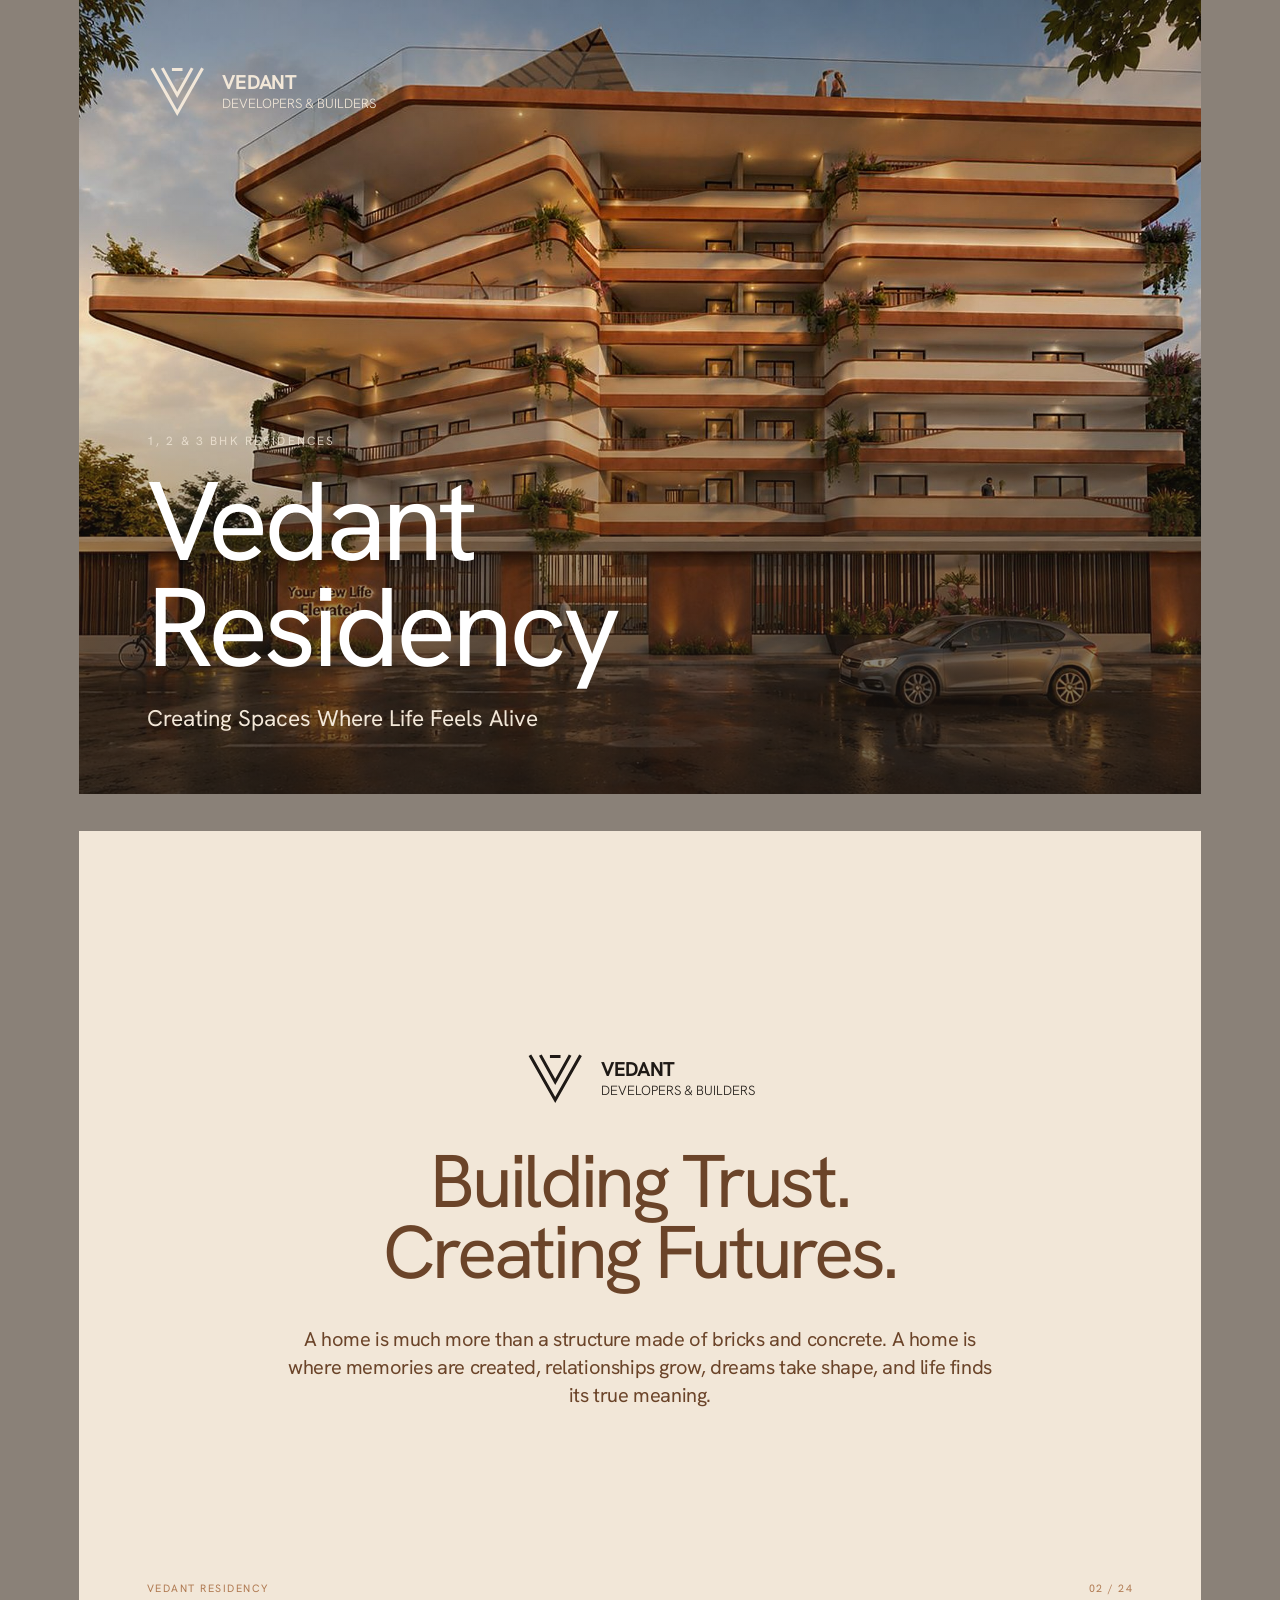
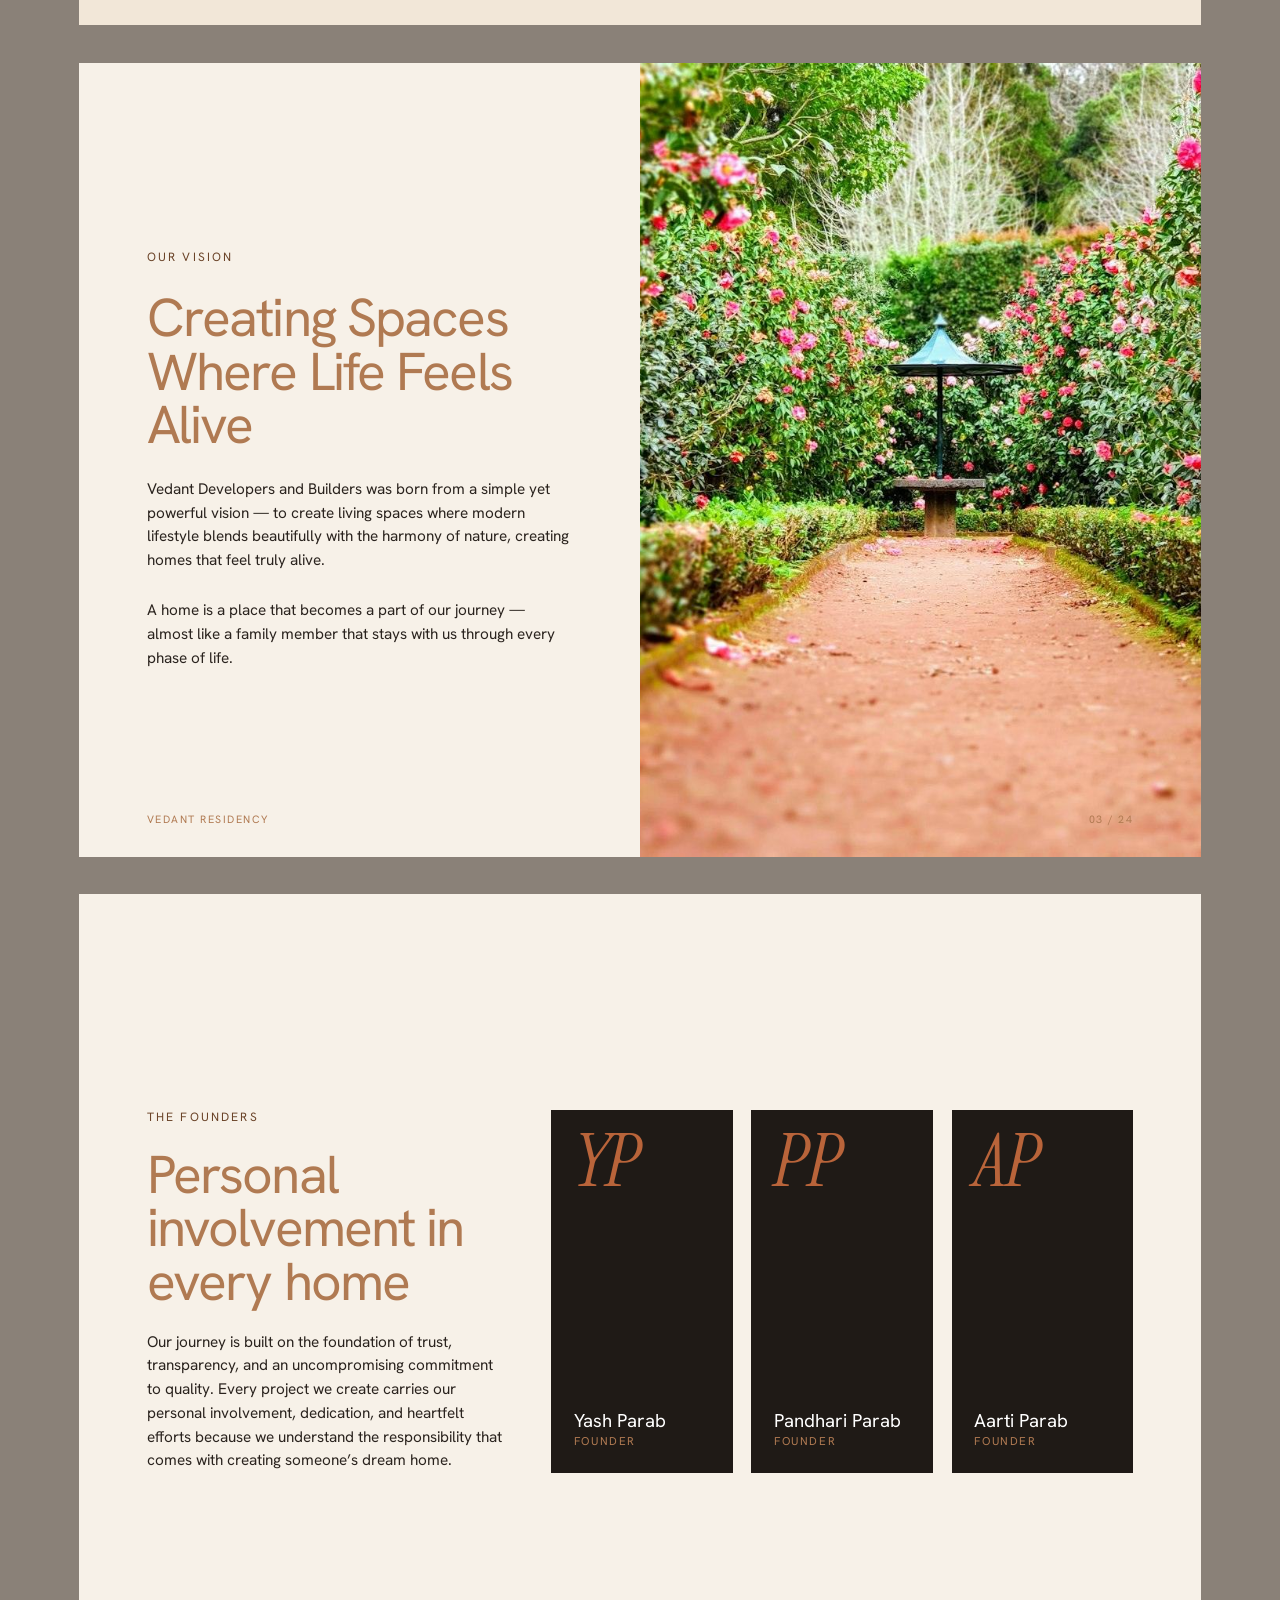
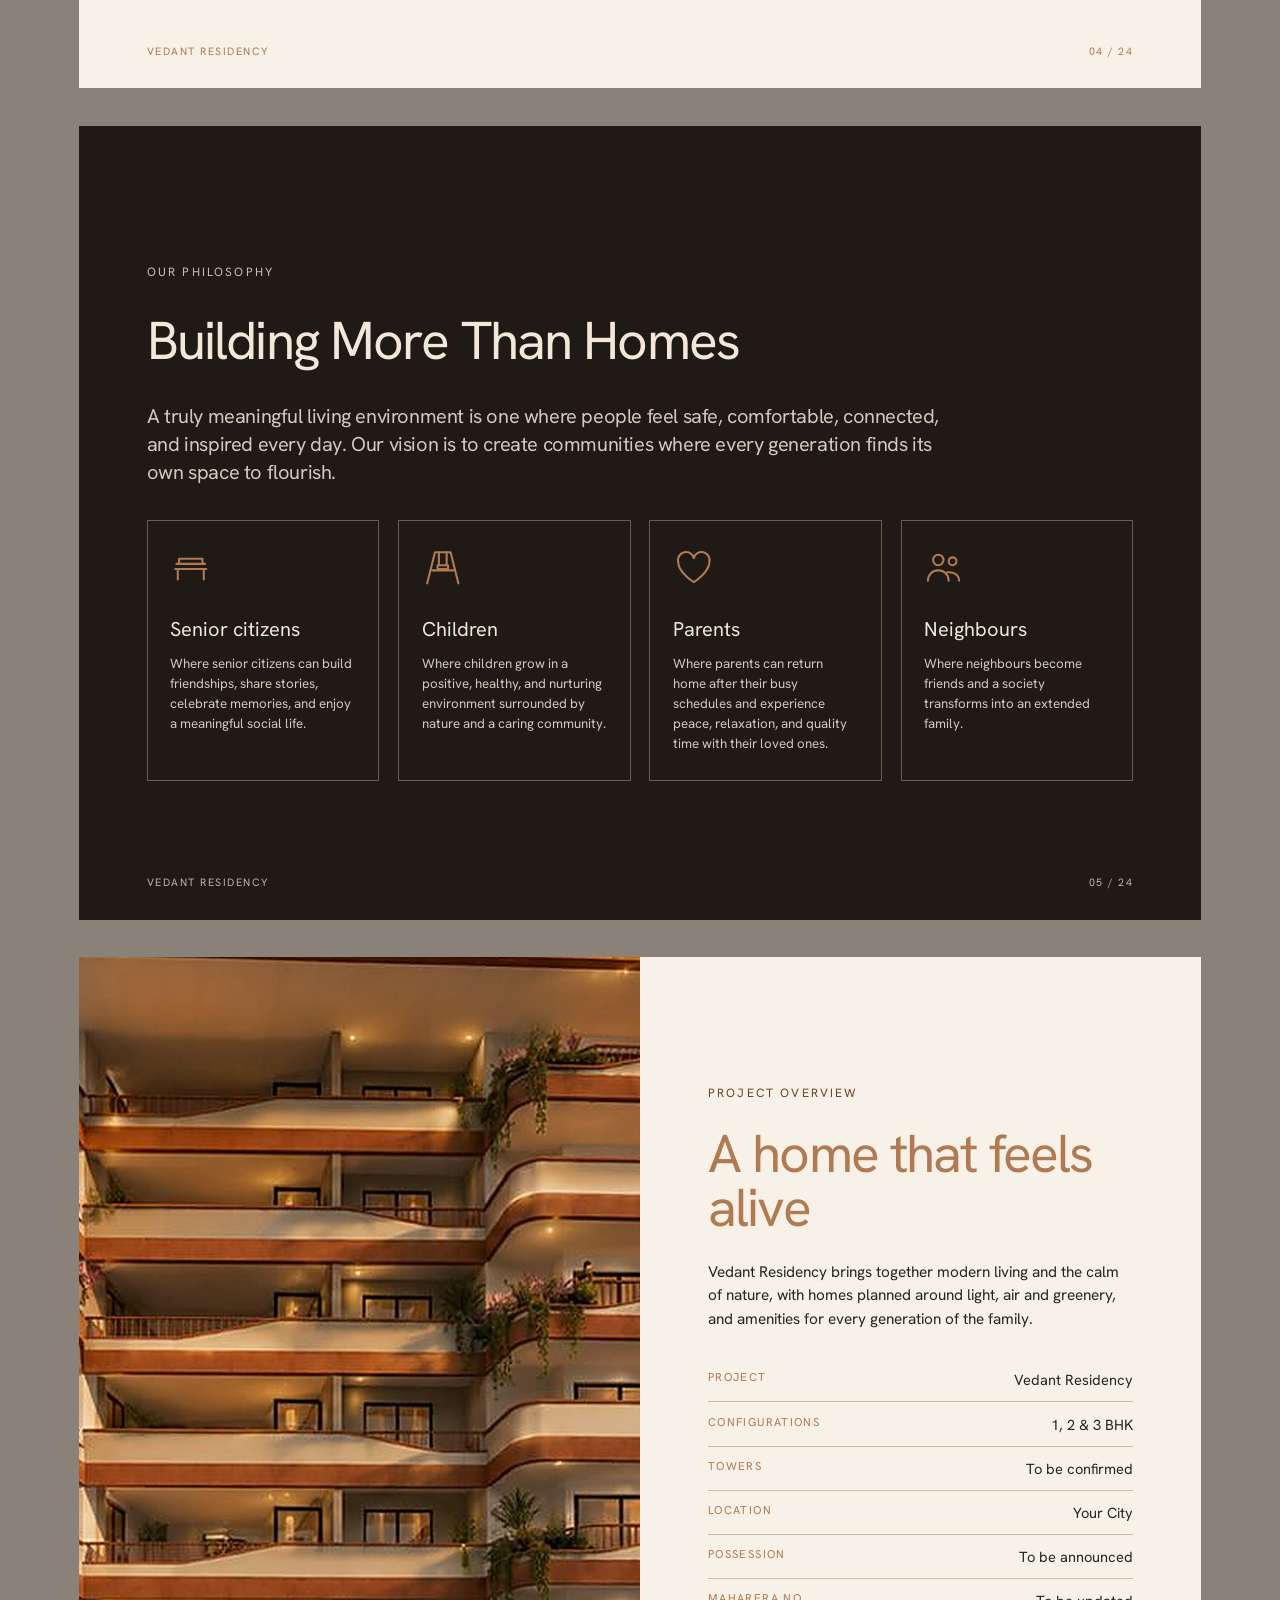
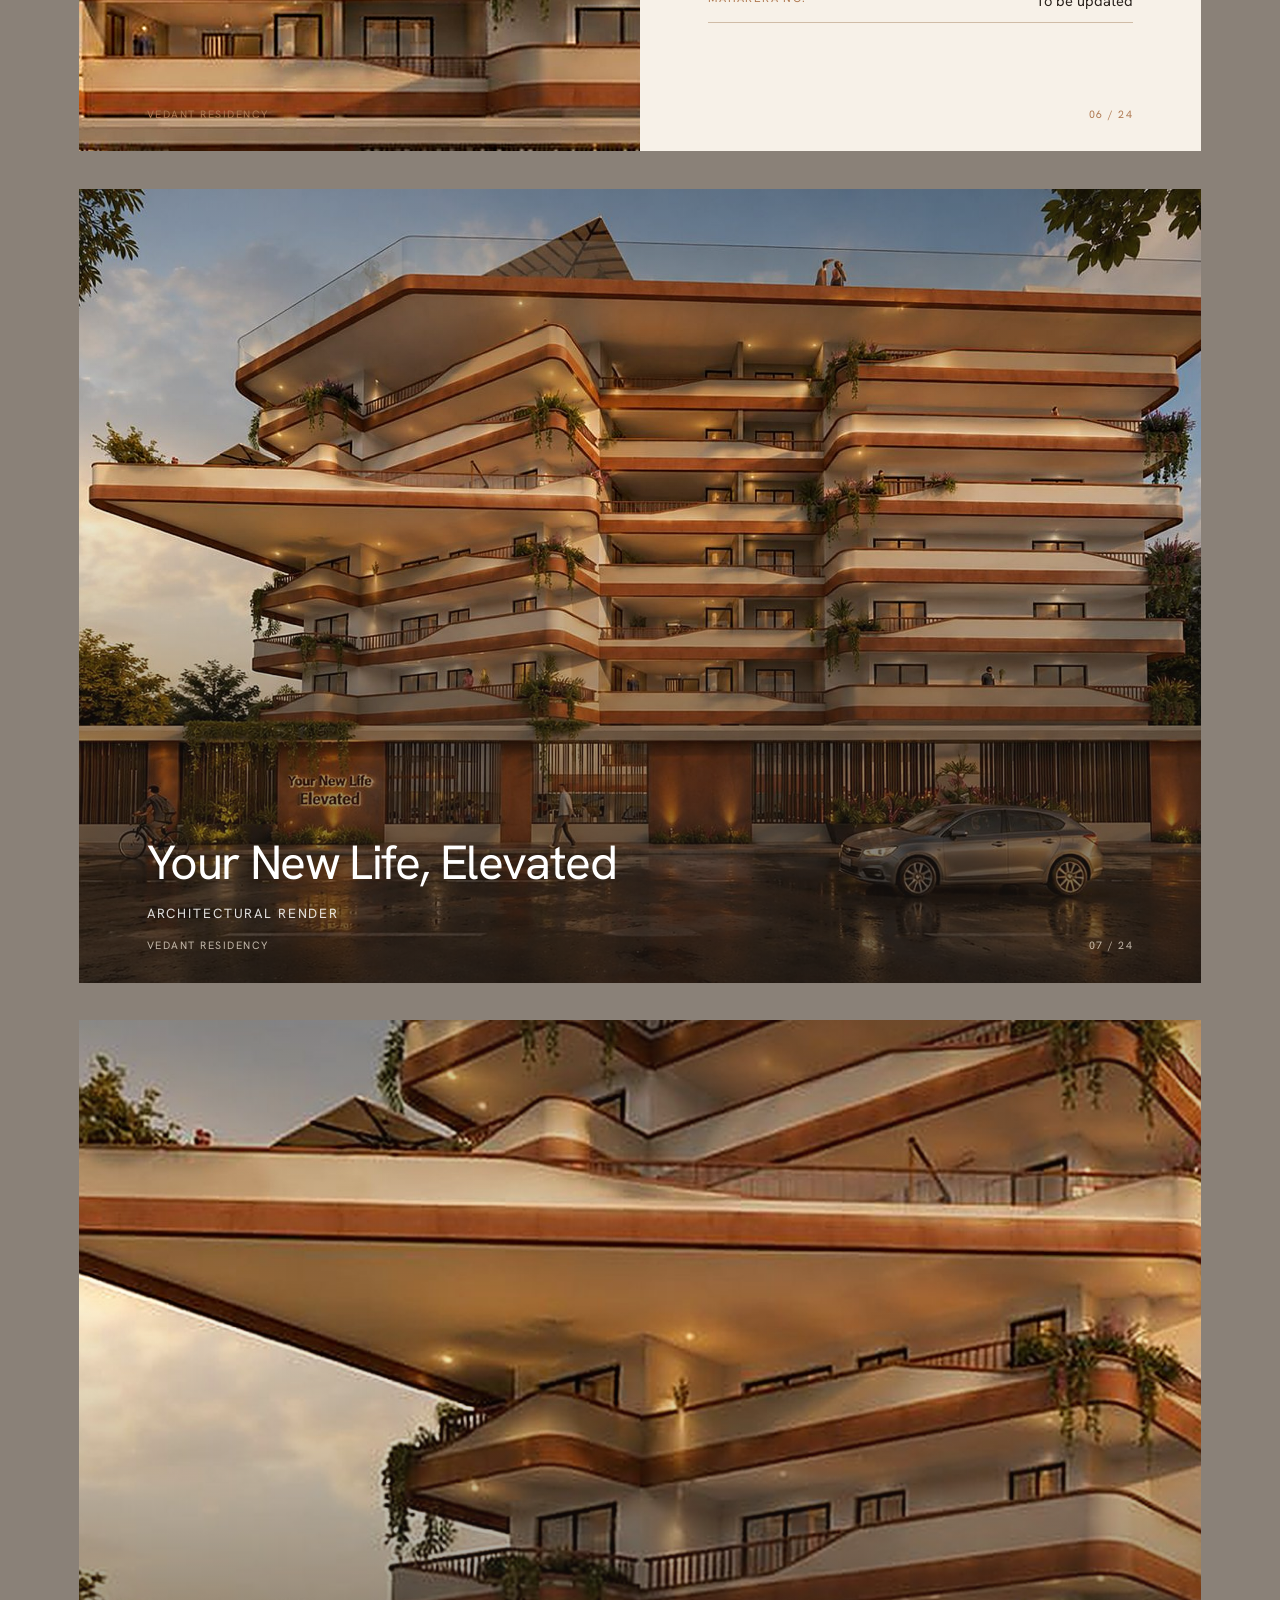
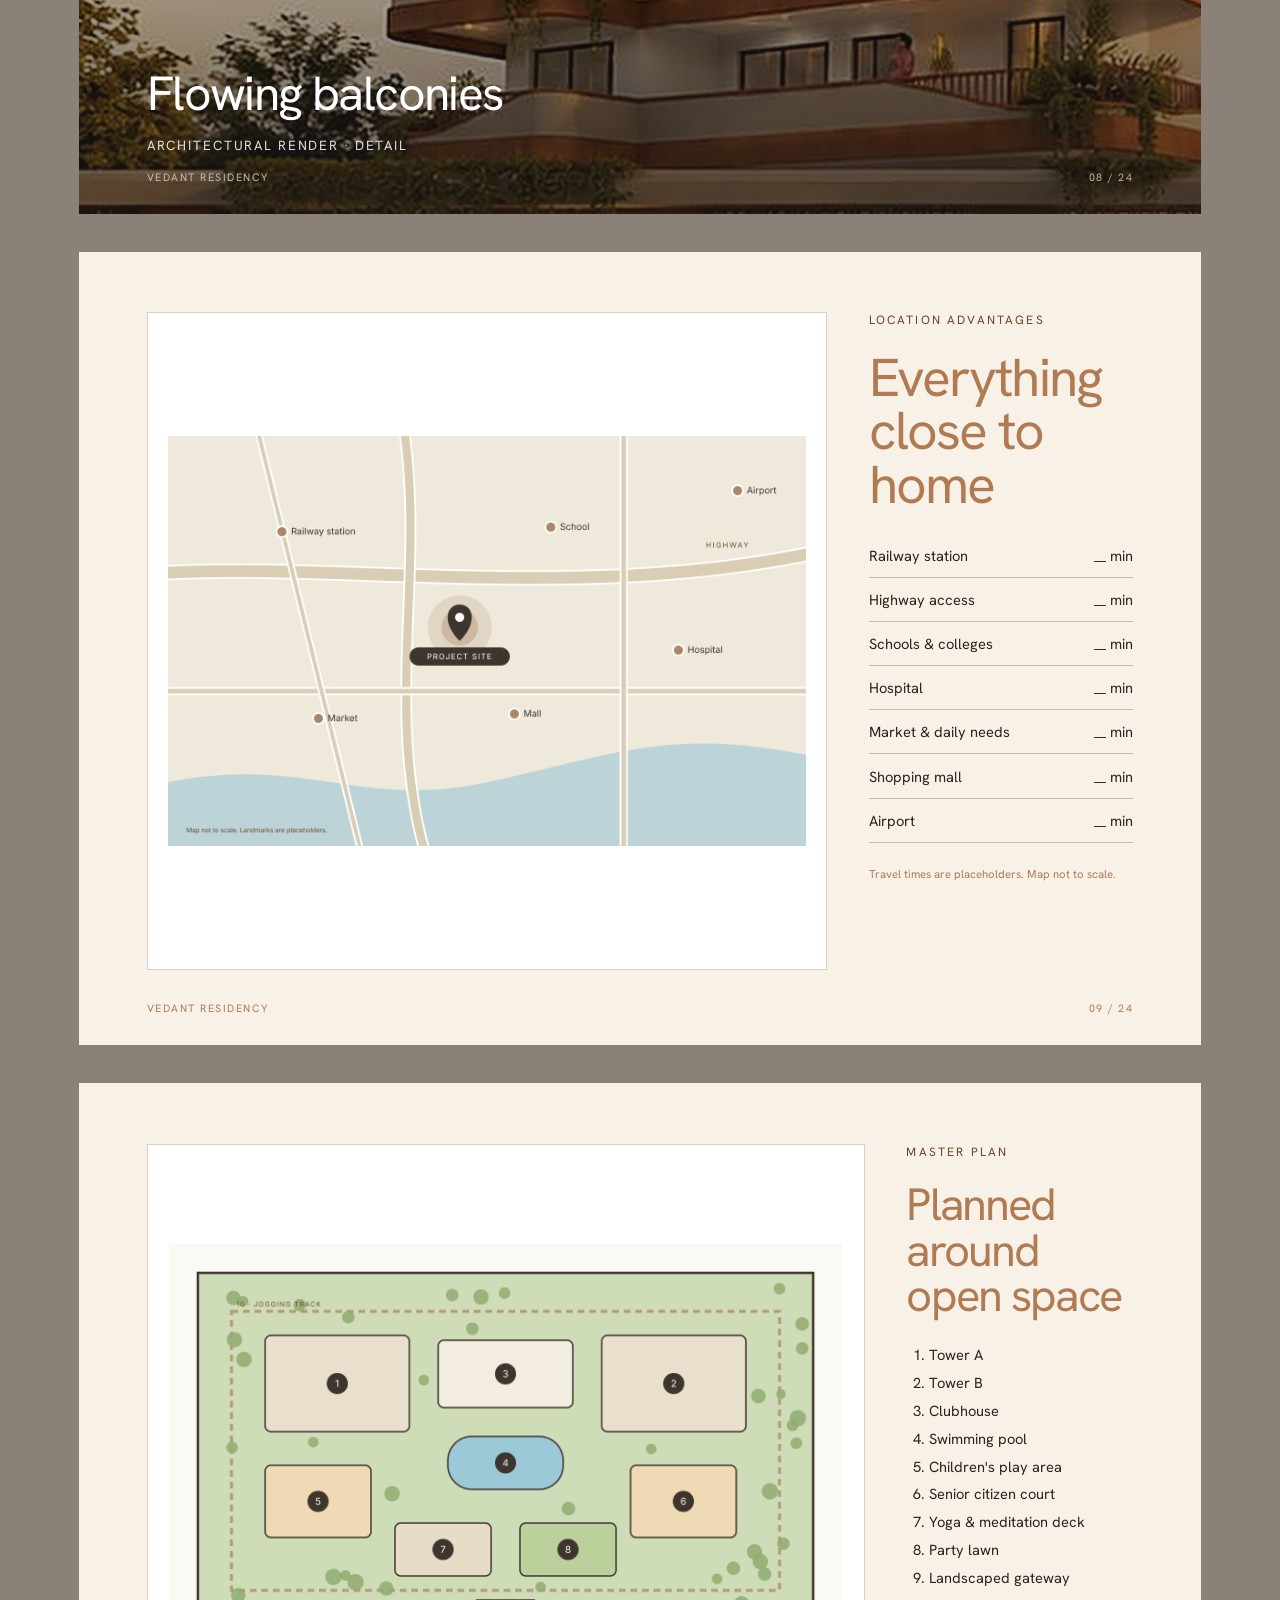
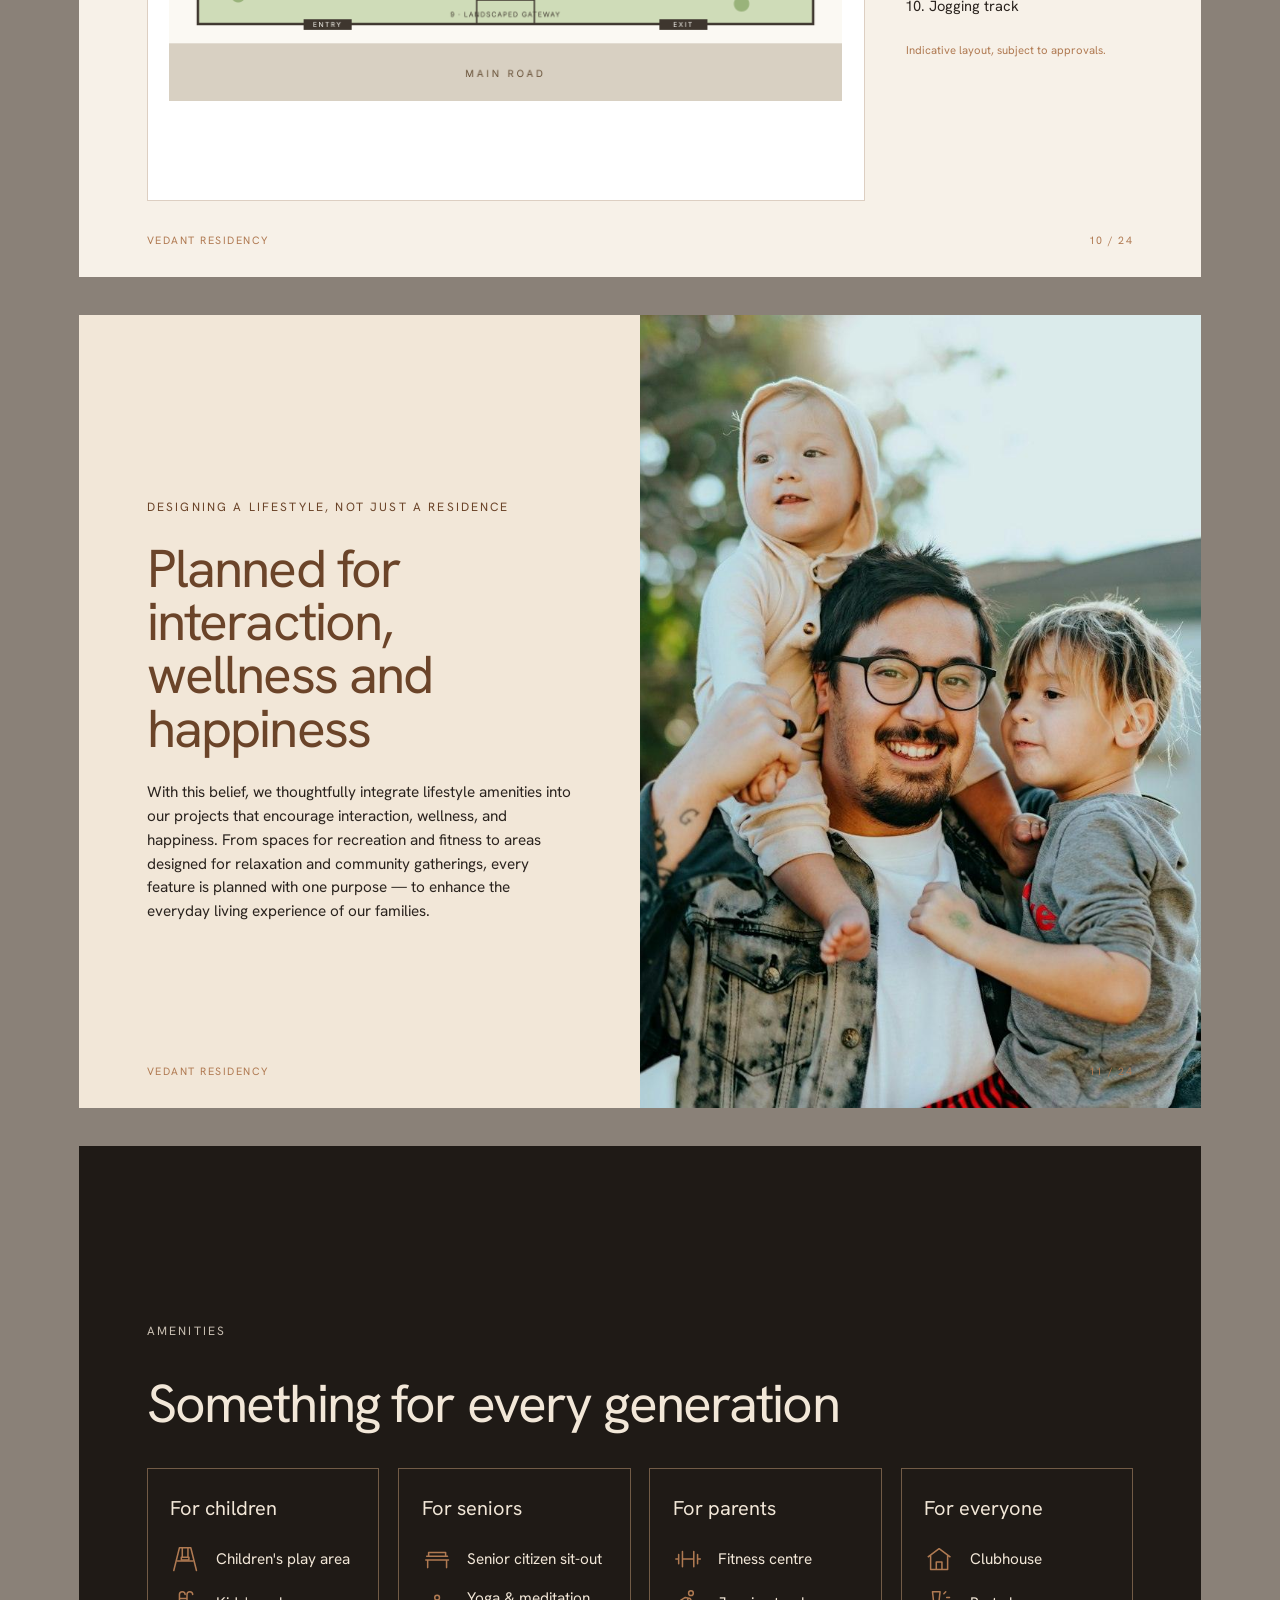
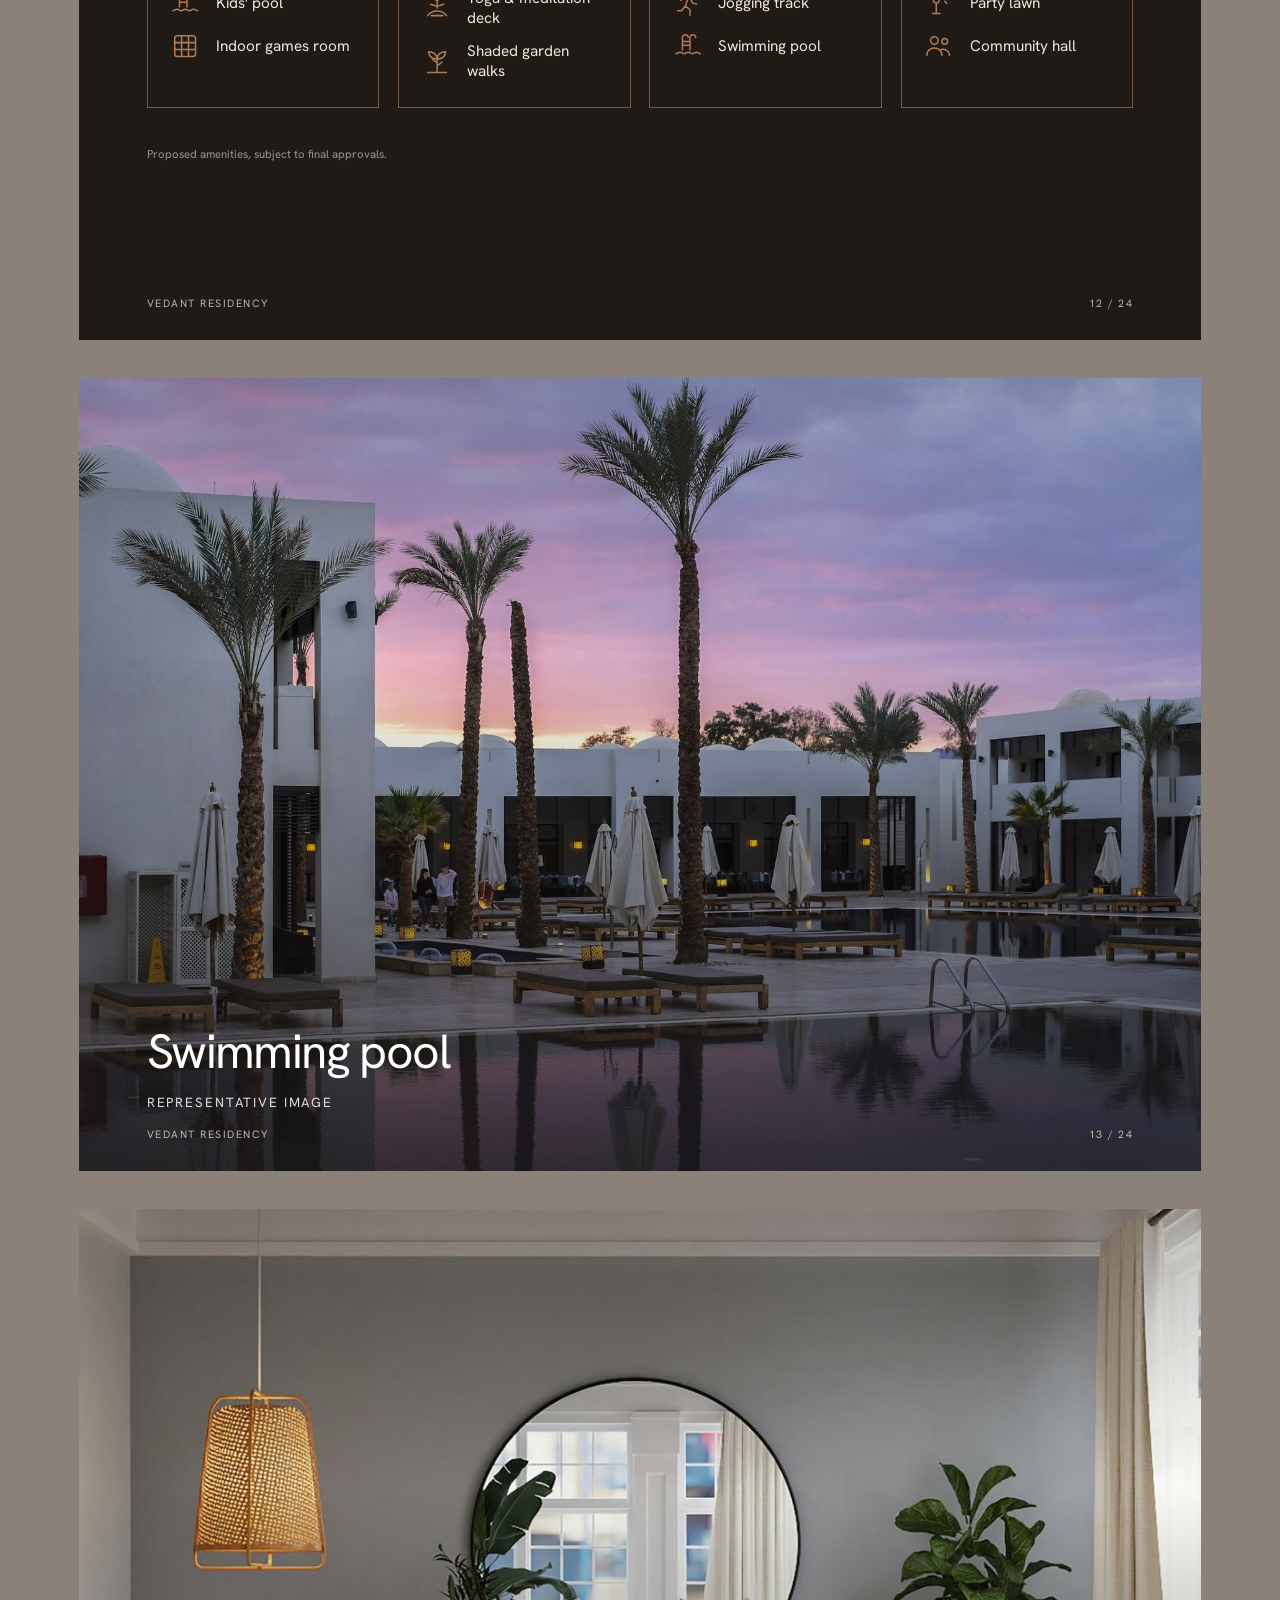
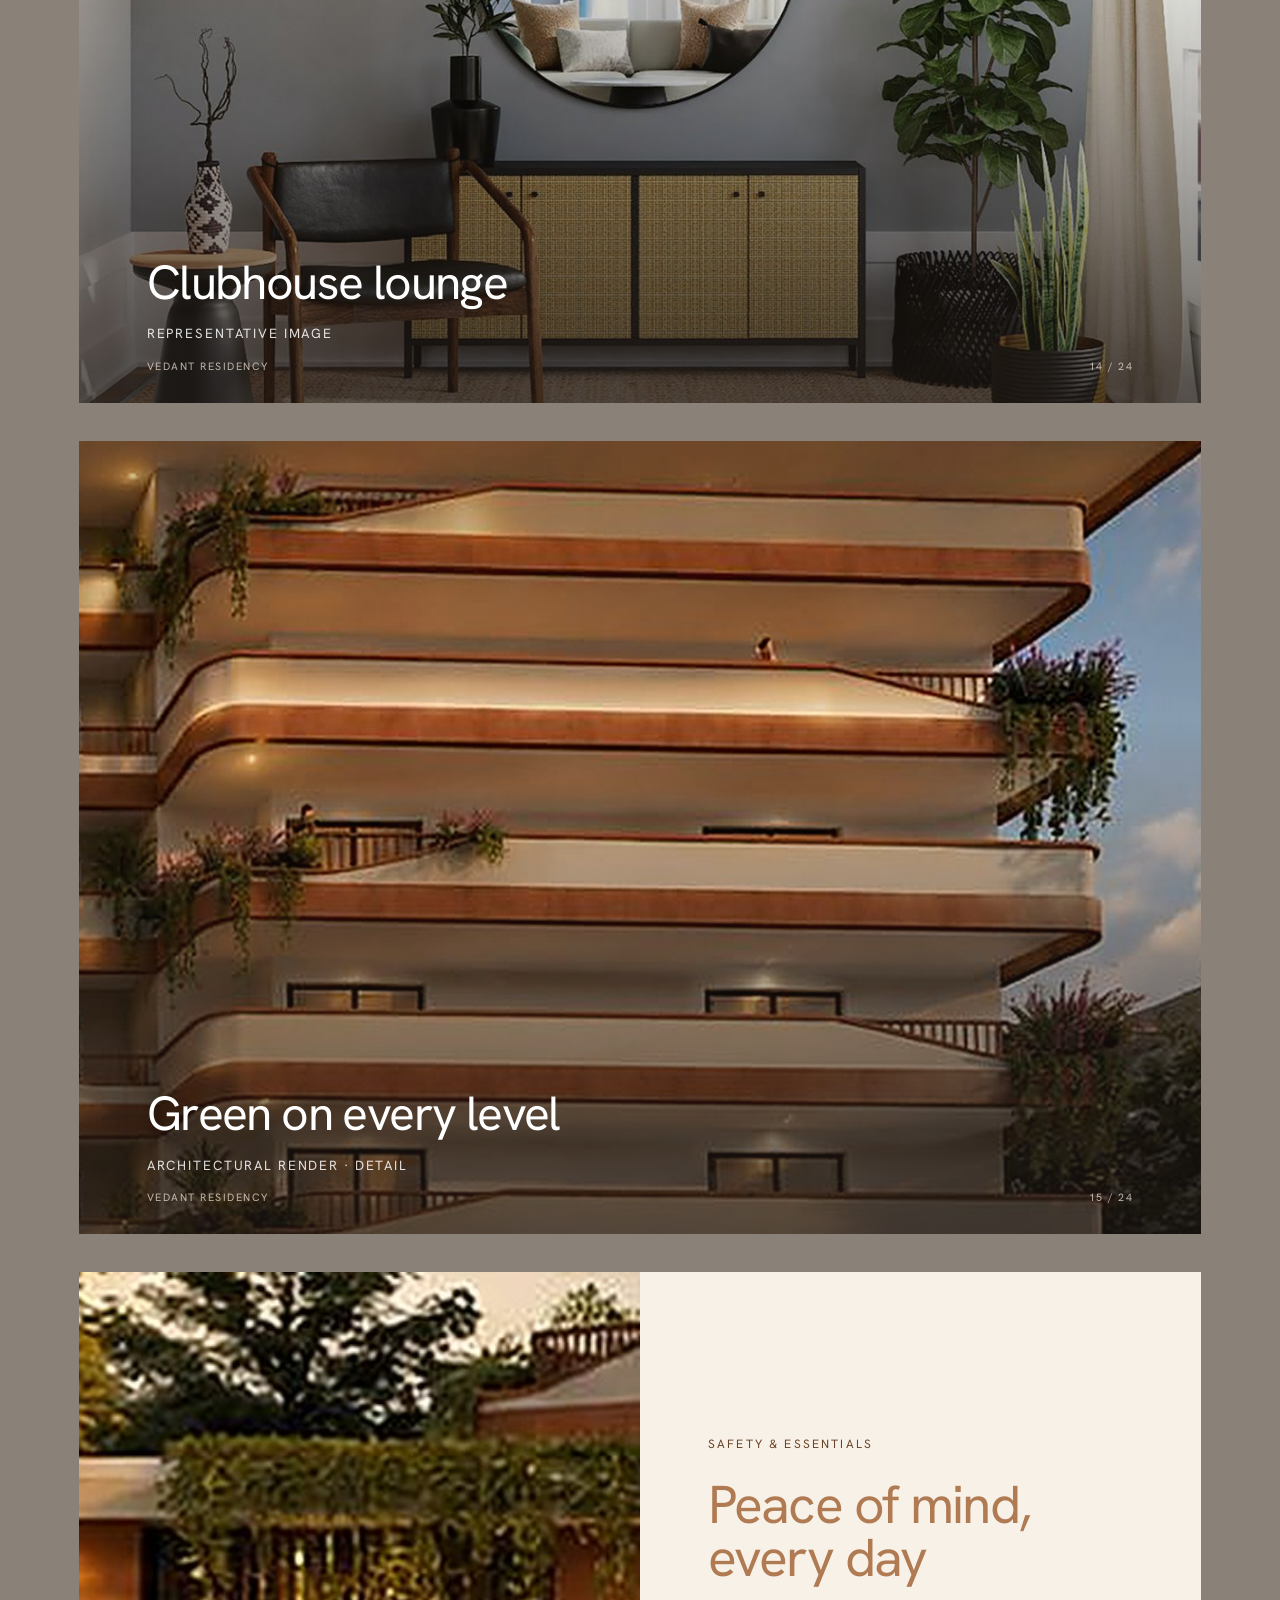
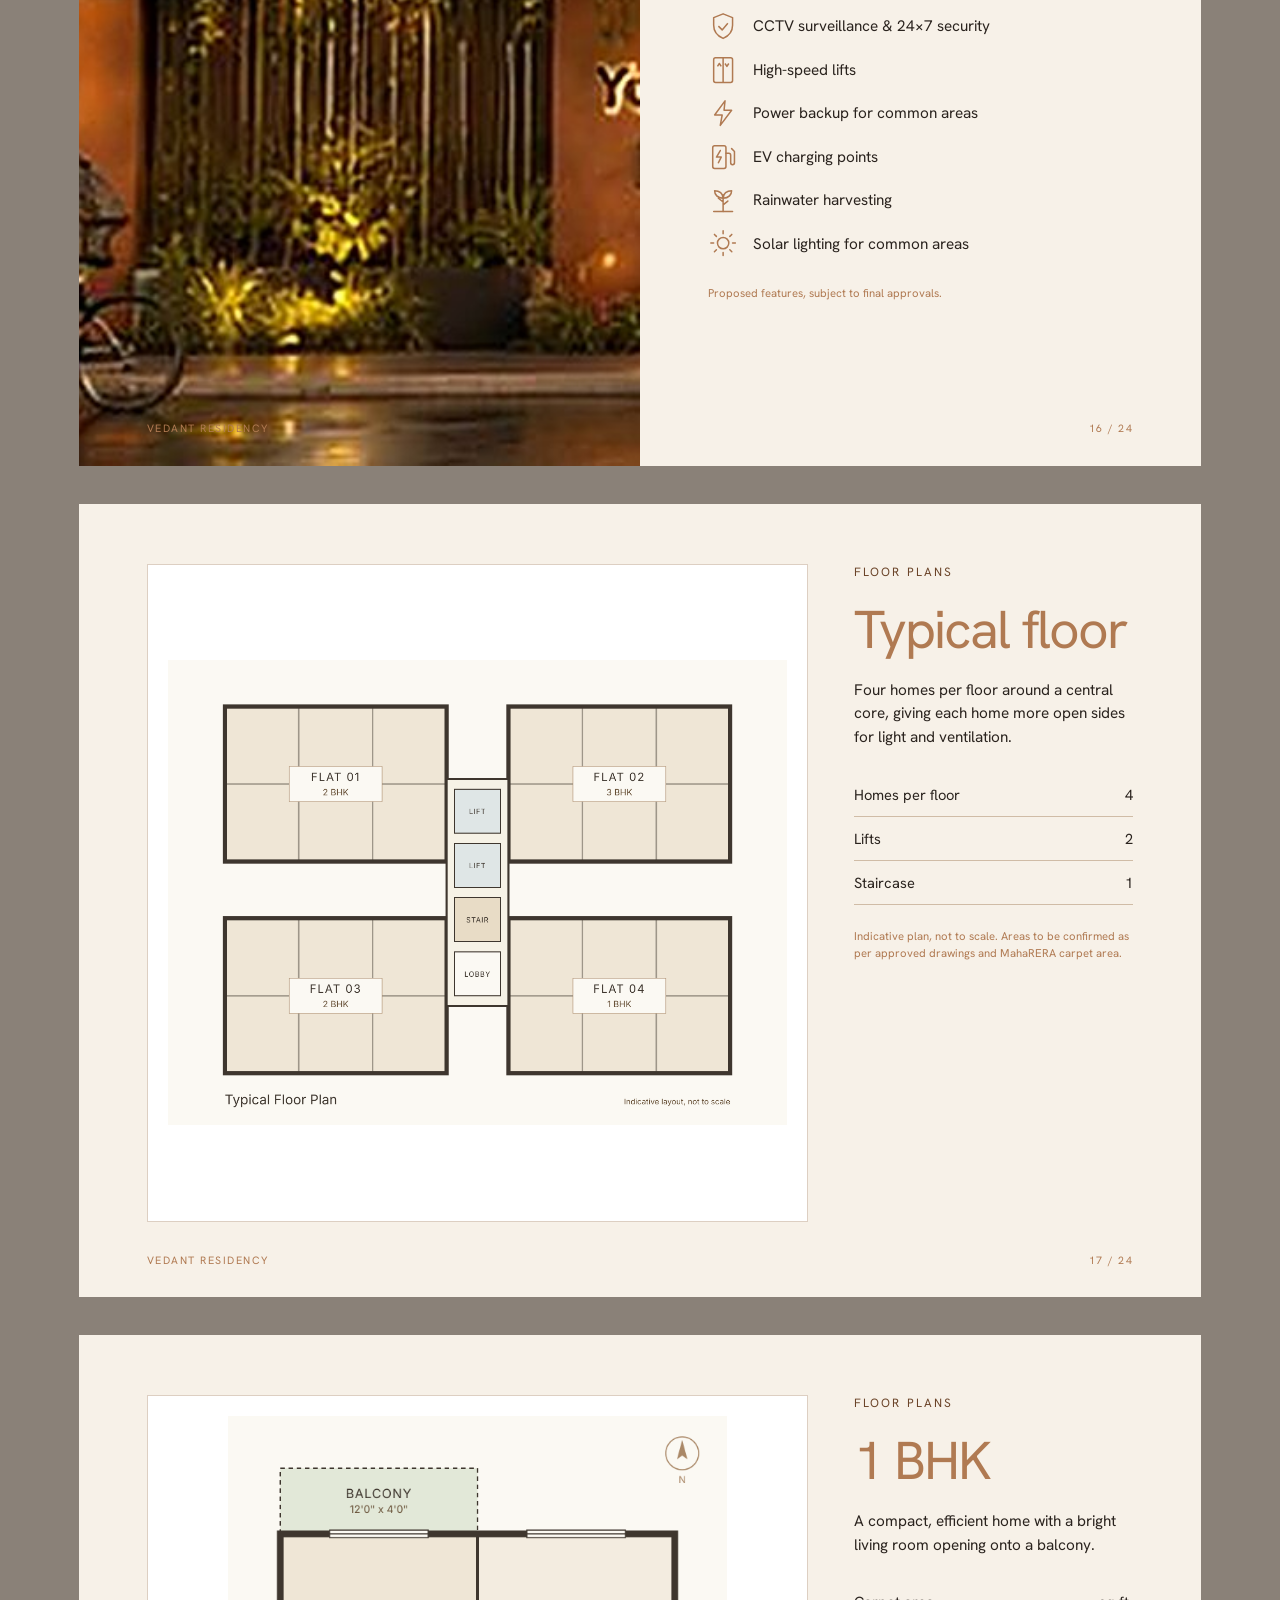
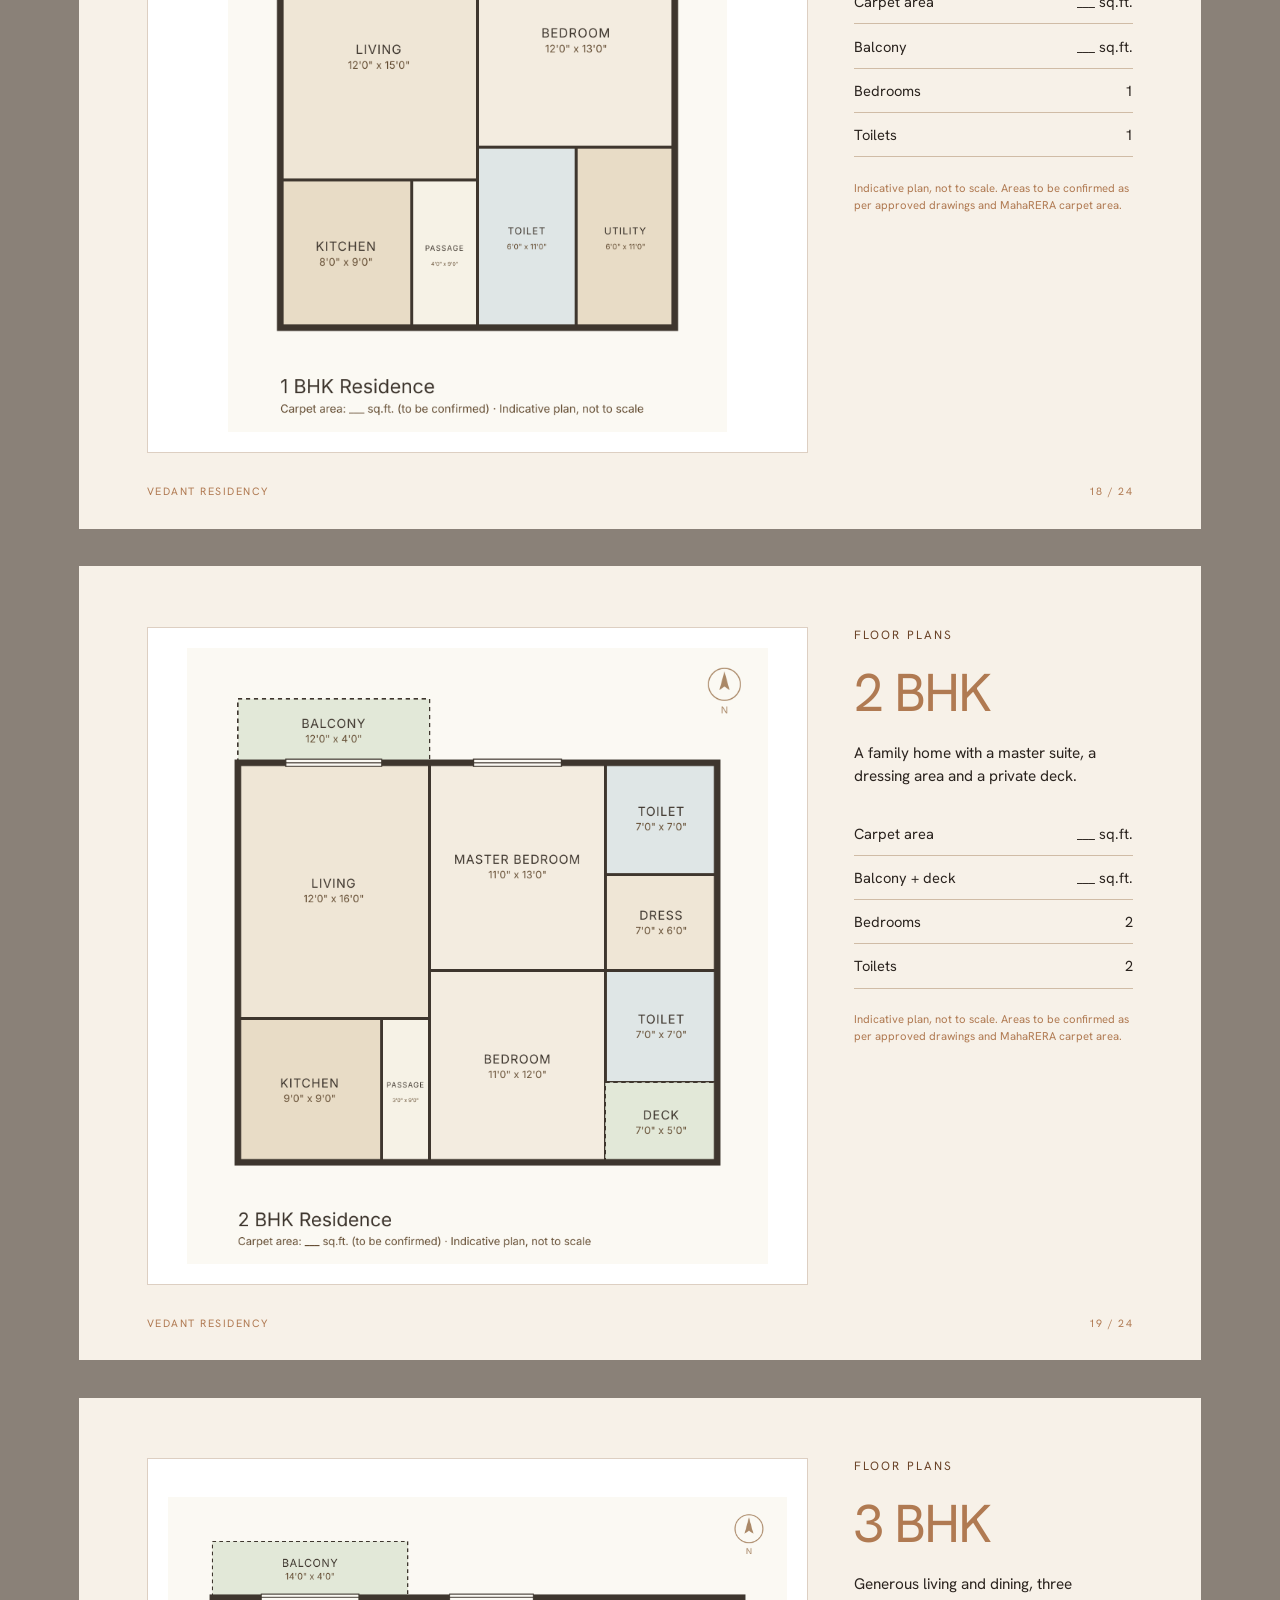
==== commit 7c908b1d: "Cinematic redesign with the building render and real photos - Home page rebuilt: loader with drawn l" ====
--- a/brochure/index.html
+++ b/brochure/index.html
@@ -1,8 +1,8 @@
 <!doctype html><html lang="en"><head><meta charset="utf-8"><title>Vedant Residency Brochure</title>
-<link href="https://fonts.googleapis.com/css2?family=Hanken+Grotesk:wght@300;400;500;700&family=Inter:wght@400;500&display=swap" rel="stylesheet">
+<link href="https://fonts.googleapis.com/css2?family=Hanken+Grotesk:wght@300;400;500;700&family=Instrument+Serif:ital@0;1&family=Inter:wght@400;500&display=swap" rel="stylesheet">
 <style>
-:root { --tan:#aa8867; --cream:#ede9cf; --dark:#3e362e; --brown:#664f35; --ink:#333; --paper:#fbf9f3; --logo:rgba(212,107,2,.77);
-  --f:"Hanken Grotesk","Helvetica Neue",Arial,sans-serif; --b:"Inter","Helvetica Neue",Arial,sans-serif; }
+:root { --tan:#b07a52; --cream:#f2e7d8; --dark:#1f1a16; --brown:#6b4429; --ink:#2a231e; --paper:#f7f1e8; --logo:rgba(212,107,2,.77);
+  --f:"Hanken Grotesk","Helvetica Neue",Arial,sans-serif; --s:"Instrument Serif",Georgia,serif; --b:"Inter","Helvetica Neue",Arial,sans-serif; }
 @page { size: 297mm 210mm; margin: 0; }
 * { box-sizing: border-box; }
 html, body { margin: 0; background: #8a8178; }
@@ -89,7 +89,7 @@
     <symbol id="a-heart" viewBox="0 0 32 32"><path d="M16 27S4 19.6 4 11.5A6 6 0 0 1 16 8.6a6 6 0 0 1 12 2.9C28 19.6 16 27 16 27Z" fill="none" stroke="currentColor" stroke-width="1.6" stroke-linejoin="round"/></symbol>
     <symbol id="a-sun" viewBox="0 0 32 32"><g fill="none" stroke="currentColor" stroke-width="1.6" stroke-linecap="round"><circle cx="16" cy="16" r="6"/><path d="M16 3v3M16 26v3M3 16h3M26 16h3M6.8 6.8l2.1 2.1M23.1 23.1l2.1 2.1M6.8 25.2l2.1-2.1M23.1 8.9l2.1-2.1"/></g></symbol>
   </svg>
-<section class="page light"><img class="full" src="../images/elevation-night.jpg" alt=""><div class="shade"></div>
+<section class="page light"><img class="full" src="../images/building/render.jpg" alt=""><div class="shade"></div>
 <div class="pad" style="display:flex;flex-direction:column;justify-content:space-between">
   <div class="mark" style="color:var(--cream)"><svg viewBox="0 0 64 64"><use href="#i-mark"/></svg><div><b>VEDANT</b><span>DEVELOPERS &amp; BUILDERS</span></div></div>
   <div style="color:#fff"><p class="eyebrow l">1, 2 &amp; 3 BHK Residences</p><h1 style="font-size:84pt;font-weight:400;letter-spacing:-3pt;line-height:.95;margin-top:5mm">Vedant<br>Residency</h1>
@@ -101,25 +101,25 @@
 </div><div class="foot"><span>Vedant Residency</span><span>02 / 24</span></div></section><section class="page"><div class="split"><div class="txt"><p class="eyebrow">Our vision</p><h2 class="h2">Creating Spaces Where Life Feels Alive</h2>
 <p class="body">Vedant Developers and Builders was born from a simple yet powerful vision — to create living spaces where modern lifestyle blends beautifully with the harmony of nature, creating homes that feel truly alive.</p>
 <p class="body">A home is a place that becomes a part of our journey — almost like a family member that stays with us through every phase of life.</p></div>
-<div class="img"><img class="full" src="../images/amenity-garden.jpg" alt=""></div></div><div class="foot"><span>Vedant Residency</span><span>03 / 24</span></div></section><section class="page"><div class="pad" style="display:grid;grid-template-columns:95mm 1fr;gap:12mm;align-items:center">
+<div class="img"><img class="full" src="../images/photos/garden-path.jpg" alt=""></div></div><div class="foot"><span>Vedant Residency</span><span>03 / 24</span></div></section><section class="page"><div class="pad" style="display:grid;grid-template-columns:95mm 1fr;gap:12mm;align-items:center">
 <div style="display:flex;flex-direction:column;gap:6mm"><p class="eyebrow">The founders</p><h2 class="h2">Personal involvement in every home</h2>
 <p class="body">Our journey is built on the foundation of trust, transparency, and an uncompromising commitment to quality. Every project we create carries our personal involvement, dedication, and heartfelt efforts because we understand the responsibility that comes with creating someone’s dream home.</p></div>
-<div style="display:grid;grid-template-columns:repeat(3,1fr);gap:5mm"><div><img src="../images/team-1.jpg" style="width:100%;height:78mm;object-fit:cover" alt=""><p style="margin-top:3mm;font-size:13pt">Yash Parab</p><p class="note" style="letter-spacing:.12em;text-transform:uppercase">Founder</p></div><div><img src="../images/team-2.jpg" style="width:100%;height:78mm;object-fit:cover" alt=""><p style="margin-top:3mm;font-size:13pt">Pandhari Parab</p><p class="note" style="letter-spacing:.12em;text-transform:uppercase">Founder</p></div><div><img src="../images/journal-1.jpg" style="width:100%;height:78mm;object-fit:cover" alt=""><p style="margin-top:3mm;font-size:13pt">Aarti Parab</p><p class="note" style="letter-spacing:.12em;text-transform:uppercase">Founder</p></div></div></div><div class="foot"><span>Vedant Residency</span><span>04 / 24</span></div></section><section class="page dark light"><div class="pad" style="display:flex;flex-direction:column;justify-content:center;gap:9mm">
+<div style="display:grid;grid-template-columns:repeat(3,1fr);gap:5mm"><div style="background:var(--dark);height:96mm;padding:6mm;display:flex;flex-direction:column;justify-content:flex-end;position:relative"><span style="position:absolute;top:4mm;left:6mm;font-family:var(--s);font-style:italic;font-size:54pt;color:#b9643a;line-height:1">YP</span><p style="font-size:14pt;color:#fff">Yash Parab</p><p class="note" style="letter-spacing:.14em;text-transform:uppercase">Founder</p></div><div style="background:var(--dark);height:96mm;padding:6mm;display:flex;flex-direction:column;justify-content:flex-end;position:relative"><span style="position:absolute;top:4mm;left:6mm;font-family:var(--s);font-style:italic;font-size:54pt;color:#b9643a;line-height:1">PP</span><p style="font-size:14pt;color:#fff">Pandhari Parab</p><p class="note" style="letter-spacing:.14em;text-transform:uppercase">Founder</p></div><div style="background:var(--dark);height:96mm;padding:6mm;display:flex;flex-direction:column;justify-content:flex-end;position:relative"><span style="position:absolute;top:4mm;left:6mm;font-family:var(--s);font-style:italic;font-size:54pt;color:#b9643a;line-height:1">AP</span><p style="font-size:14pt;color:#fff">Aarti Parab</p><p class="note" style="letter-spacing:.14em;text-transform:uppercase">Founder</p></div></div></div><div class="foot"><span>Vedant Residency</span><span>04 / 24</span></div></section><section class="page dark light"><div class="pad" style="display:flex;flex-direction:column;justify-content:center;gap:9mm">
 <p class="eyebrow">Our philosophy</p><h2 class="h2" style="color:var(--cream)">Building More Than Homes</h2>
 <p class="lead" style="color:var(--cream);opacity:.85;max-width:210mm">A truly meaningful living environment is one where people feel safe, comfortable, connected, and inspired every day. Our vision is to create communities where every generation finds its own space to flourish.</p>
-<div class="grid4"><div class="card"><svg><use href="#a-senior"/></svg><h3>Senior citizens</h3><p>Where senior citizens can build friendships, share stories, celebrate memories, and enjoy a meaningful social life.</p></div><div class="card"><svg><use href="#a-kids"/></svg><h3>Children</h3><p>Where children grow in a positive, healthy, and nurturing environment surrounded by nature and a caring community.</p></div><div class="card"><svg><use href="#a-heart"/></svg><h3>Parents</h3><p>Where parents can return home after their busy schedules and experience peace, relaxation, and quality time with their loved ones.</p></div><div class="card"><svg><use href="#a-people"/></svg><h3>Neighbours</h3><p>Where neighbours become friends and a society transforms into an extended family.</p></div></div></div><div class="foot"><span>Vedant Residency</span><span>05 / 24</span></div></section><section class="page"><div class="split"><div class="img"><img class="full" src="../images/elevation-tall.jpg" alt=""></div>
+<div class="grid4"><div class="card"><svg><use href="#a-senior"/></svg><h3>Senior citizens</h3><p>Where senior citizens can build friendships, share stories, celebrate memories, and enjoy a meaningful social life.</p></div><div class="card"><svg><use href="#a-kids"/></svg><h3>Children</h3><p>Where children grow in a positive, healthy, and nurturing environment surrounded by nature and a caring community.</p></div><div class="card"><svg><use href="#a-heart"/></svg><h3>Parents</h3><p>Where parents can return home after their busy schedules and experience peace, relaxation, and quality time with their loved ones.</p></div><div class="card"><svg><use href="#a-people"/></svg><h3>Neighbours</h3><p>Where neighbours become friends and a society transforms into an extended family.</p></div></div></div><div class="foot"><span>Vedant Residency</span><span>05 / 24</span></div></section><section class="page"><div class="split"><div class="img"><img class="full" src="../images/building/detail-facade.jpg" alt=""></div>
 <div class="txt"><p class="eyebrow">Project overview</p><h2 class="h2">A home that feels alive</h2>
 <p class="body">Vedant Residency brings together modern living and the calm of nature, with homes planned around light, air and greenery, and amenities for every generation of the family.</p>
-<table><tbody><tr><th>Project</th><td class="num">Vedant Residency</td></tr><tr><th>Configurations</th><td class="num">1, 2 &amp; 3 BHK</td></tr><tr><th>Towers</th><td class="num">To be confirmed</td></tr><tr><th>Location</th><td class="num">Your City</td></tr><tr><th>Possession</th><td class="num">To be announced</td></tr><tr><th>MahaRERA No.</th><td class="num">To be updated</td></tr></tbody></table></div></div><div class="foot"><span>Vedant Residency</span><span>06 / 24</span></div></section><section class="page light"><img class="full" src="../images/elevation-day.jpg" alt=""><div class="shade"></div><div class="cap"><h2>Elevation</h2><p>Artist’s impression · Day view</p></div><div class="foot"><span>Vedant Residency</span><span>07 / 24</span></div></section><section class="page light"><img class="full" src="../images/elevation-night.jpg" alt=""><div class="shade"></div><div class="cap"><h2>Evening elevation</h2><p>Artist’s impression · CGI render</p></div><div class="foot"><span>Vedant Residency</span><span>08 / 24</span></div></section><section class="page"><div class="plan" style="width:180mm"><img src="plans/location-map.png" alt=""></div>
+<table><tbody><tr><th>Project</th><td class="num">Vedant Residency</td></tr><tr><th>Configurations</th><td class="num">1, 2 &amp; 3 BHK</td></tr><tr><th>Towers</th><td class="num">To be confirmed</td></tr><tr><th>Location</th><td class="num">Your City</td></tr><tr><th>Possession</th><td class="num">To be announced</td></tr><tr><th>MahaRERA No.</th><td class="num">To be updated</td></tr></tbody></table></div></div><div class="foot"><span>Vedant Residency</span><span>06 / 24</span></div></section><section class="page light"><img class="full" src="../images/building/render.jpg" alt=""><div class="shade"></div><div class="cap"><h2>Your New Life, Elevated</h2><p>Architectural render</p></div><div class="foot"><span>Vedant Residency</span><span>07 / 24</span></div></section><section class="page light"><img class="full" src="../images/building/detail-balconies.jpg" alt=""><div class="shade"></div><div class="cap"><h2>Flowing balconies</h2><p>Architectural render · Detail</p></div><div class="foot"><span>Vedant Residency</span><span>08 / 24</span></div></section><section class="page"><div class="plan" style="width:180mm"><img src="plans/location-map.png" alt=""></div>
 <div class="side" style="width:70mm"><p class="eyebrow">Location advantages</p><h2 class="h2">Everything close to home</h2><table><tbody><tr><td>Railway station</td><td class="num">__ min</td></tr><tr><td>Highway access</td><td class="num">__ min</td></tr><tr><td>Schools &amp; colleges</td><td class="num">__ min</td></tr><tr><td>Hospital</td><td class="num">__ min</td></tr><tr><td>Market &amp; daily needs</td><td class="num">__ min</td></tr><tr><td>Shopping mall</td><td class="num">__ min</td></tr><tr><td>Airport</td><td class="num">__ min</td></tr></tbody></table>
 <p class="note">Travel times are placeholders. Map not to scale.</p></div><div class="foot"><span>Vedant Residency</span><span>09 / 24</span></div></section><section class="page"><div class="plan" style="width:190mm"><img src="plans/master-plan.png" alt=""></div>
 <div class="side" style="width:60mm"><p class="eyebrow">Master plan</p><h2 class="h2" style="font-size:34pt">Planned around open space</h2>
 <ol style="margin:0;padding-left:6mm;font-size:11pt;line-height:1.9"><li>Tower A</li><li>Tower B</li><li>Clubhouse</li><li>Swimming pool</li><li>Children's play area</li><li>Senior citizen court</li><li>Yoga &amp; meditation deck</li><li>Party lawn</li><li>Landscaped gateway</li><li>Jogging track</li></ol><p class="note">Indicative layout, subject to approvals.</p></div><div class="foot"><span>Vedant Residency</span><span>10 / 24</span></div></section><section class="page cream"><div class="split"><div class="txt"><p class="eyebrow">Designing a lifestyle, not just a residence</p>
 <h2 class="h2" style="color:var(--brown)">Planned for interaction, wellness and happiness</h2>
 <p class="body">With this belief, we thoughtfully integrate lifestyle amenities into our projects that encourage interaction, wellness, and happiness. From spaces for recreation and fitness to areas designed for relaxation and community gatherings, every feature is planned with one purpose — to enhance the everyday living experience of our families.</p></div>
-<div class="img"><img class="full" src="../images/amenity-clubhouse.jpg" alt=""></div></div><div class="foot"><span>Vedant Residency</span><span>11 / 24</span></div></section><section class="page dark light"><div class="pad" style="display:flex;flex-direction:column;justify-content:center;gap:10mm">
+<div class="img"><img class="full" src="../images/photos/parent-kids.jpg" alt=""></div></div><div class="foot"><span>Vedant Residency</span><span>11 / 24</span></div></section><section class="page dark light"><div class="pad" style="display:flex;flex-direction:column;justify-content:center;gap:10mm">
 <p class="eyebrow">Amenities</p><h2 class="h2" style="color:var(--cream)">Something for every generation</h2><div class="grid4" style="color:var(--cream)"><div class="card"><h3 style="margin:0 0 6mm">For children</h3><ul class="ic"><li><svg><use href="#a-kids"/></svg>Children's play area</li><li><svg><use href="#a-pool"/></svg>Kids' pool</li><li><svg><use href="#a-games"/></svg>Indoor games room</li></ul></div><div class="card"><h3 style="margin:0 0 6mm">For seniors</h3><ul class="ic"><li><svg><use href="#a-senior"/></svg>Senior citizen sit-out</li><li><svg><use href="#a-yoga"/></svg>Yoga &amp; meditation deck</li><li><svg><use href="#a-garden"/></svg>Shaded garden walks</li></ul></div><div class="card"><h3 style="margin:0 0 6mm">For parents</h3><ul class="ic"><li><svg><use href="#a-gym"/></svg>Fitness centre</li><li><svg><use href="#a-jog"/></svg>Jogging track</li><li><svg><use href="#a-pool"/></svg>Swimming pool</li></ul></div><div class="card"><h3 style="margin:0 0 6mm">For everyone</h3><ul class="ic"><li><svg><use href="#a-club"/></svg>Clubhouse</li><li><svg><use href="#a-party"/></svg>Party lawn</li><li><svg><use href="#a-people"/></svg>Community hall</li></ul></div></div>
-<p class="note" style="color:var(--cream);opacity:.6">Proposed amenities, subject to final approvals.</p></div><div class="foot"><span>Vedant Residency</span><span>12 / 24</span></div></section><section class="page light"><img class="full" src="../images/amenity-pool.jpg" alt=""><div class="shade"></div><div class="cap"><h2>Swimming pool</h2><p>CGI render · Artist’s impression</p></div><div class="foot"><span>Vedant Residency</span><span>13 / 24</span></div></section><section class="page light"><img class="full" src="../images/amenity-clubhouse.jpg" alt=""><div class="shade"></div><div class="cap"><h2>Clubhouse &amp; community hall</h2><p>CGI render · Artist’s impression</p></div><div class="foot"><span>Vedant Residency</span><span>14 / 24</span></div></section><section class="page light"><img class="full" src="../images/amenity-garden.jpg" alt=""><div class="shade"></div><div class="cap"><h2>Landscaped garden</h2><p>CGI render · Artist’s impression</p></div><div class="foot"><span>Vedant Residency</span><span>15 / 24</span></div></section><section class="page"><div class="split"><div class="img"><img class="full" src="../images/elevation-day.jpg" alt=""></div>
+<p class="note" style="color:var(--cream);opacity:.6">Proposed amenities, subject to final approvals.</p></div><div class="foot"><span>Vedant Residency</span><span>12 / 24</span></div></section><section class="page light"><img class="full" src="../images/photos/pool-dusk.jpg" alt=""><div class="shade"></div><div class="cap"><h2>Swimming pool</h2><p>Representative image</p></div><div class="foot"><span>Vedant Residency</span><span>13 / 24</span></div></section><section class="page light"><img class="full" src="../images/photos/living-wood.jpg" alt=""><div class="shade"></div><div class="cap"><h2>Clubhouse lounge</h2><p>Representative image</p></div><div class="foot"><span>Vedant Residency</span><span>14 / 24</span></div></section><section class="page light"><img class="full" src="../images/building/detail-greens.jpg" alt=""><div class="shade"></div><div class="cap"><h2>Green on every level</h2><p>Architectural render · Detail</p></div><div class="foot"><span>Vedant Residency</span><span>15 / 24</span></div></section><section class="page"><div class="split"><div class="img"><img class="full" src="../images/building/detail-entrance.jpg" alt=""></div>
 <div class="txt"><p class="eyebrow">Safety &amp; essentials</p><h2 class="h2">Peace of mind, every day</h2><ul class="ic"><li><svg><use href="#a-shield"/></svg>CCTV surveillance &amp; 24×7 security</li><li><svg><use href="#a-lift"/></svg>High-speed lifts</li><li><svg><use href="#a-power"/></svg>Power backup for common areas</li><li><svg><use href="#a-ev"/></svg>EV charging points</li><li><svg><use href="#a-garden"/></svg>Rainwater harvesting</li><li><svg><use href="#a-sun"/></svg>Solar lighting for common areas</li></ul>
 <p class="note">Proposed features, subject to final approvals.</p></div></div><div class="foot"><span>Vedant Residency</span><span>16 / 24</span></div></section><section class="page"><div class="plan"><img src="plans/typical-floor.png" alt=""></div>
 <div class="side"><p class="eyebrow">Floor plans</p><h2 class="h2">Typical floor</h2><p class="body">Four homes per floor around a central core, giving each home more open sides for light and ventilation.</p>
@@ -129,7 +129,7 @@
 <div class="side"><p class="eyebrow">Floor plans</p><h2 class="h2">2 BHK</h2><p class="body">A family home with a master suite, a dressing area and a private deck.</p>
 <table><tbody><tr><td>Carpet area</td><td class="num">___ sq.ft.</td></tr><tr><td>Balcony + deck</td><td class="num">___ sq.ft.</td></tr><tr><td>Bedrooms</td><td class="num">2</td></tr><tr><td>Toilets</td><td class="num">2</td></tr></tbody></table><p class="note">Indicative plan, not to scale. Areas to be confirmed as per approved drawings and MahaRERA carpet area.</p></div><div class="foot"><span>Vedant Residency</span><span>19 / 24</span></div></section><section class="page"><div class="plan"><img src="plans/plan-3bhk.png" alt=""></div>
 <div class="side"><p class="eyebrow">Floor plans</p><h2 class="h2">3 BHK</h2><p class="body">Generous living and dining, three bedrooms and separate utility space for larger families.</p>
-<table><tbody><tr><td>Carpet area</td><td class="num">___ sq.ft.</td></tr><tr><td>Balcony</td><td class="num">___ sq.ft.</td></tr><tr><td>Bedrooms</td><td class="num">3</td></tr><tr><td>Toilets</td><td class="num">2</td></tr></tbody></table><p class="note">Indicative plan, not to scale. Areas to be confirmed as per approved drawings and MahaRERA carpet area.</p></div><div class="foot"><span>Vedant Residency</span><span>20 / 24</span></div></section><section class="page light"><img class="full" src="../images/interior-design.jpg" alt=""><div class="shade"></div><div class="cap"><h2>Living room</h2><p>CGI render · Sample flat interior</p></div><div class="foot"><span>Vedant Residency</span><span>21 / 24</span></div></section><section class="page"><div class="pad" style="display:grid;grid-template-columns:85mm 1fr;gap:14mm;align-items:center">
+<table><tbody><tr><td>Carpet area</td><td class="num">___ sq.ft.</td></tr><tr><td>Balcony</td><td class="num">___ sq.ft.</td></tr><tr><td>Bedrooms</td><td class="num">3</td></tr><tr><td>Toilets</td><td class="num">2</td></tr></tbody></table><p class="note">Indicative plan, not to scale. Areas to be confirmed as per approved drawings and MahaRERA carpet area.</p></div><div class="foot"><span>Vedant Residency</span><span>20 / 24</span></div></section><section class="page light"><img class="full" src="../images/photos/living-warm.jpg" alt=""><div class="shade"></div><div class="cap"><h2>Living room</h2><p>Representative interior</p></div><div class="foot"><span>Vedant Residency</span><span>21 / 24</span></div></section><section class="page"><div class="pad" style="display:grid;grid-template-columns:85mm 1fr;gap:14mm;align-items:center">
 <div style="display:flex;flex-direction:column;gap:6mm"><p class="eyebrow">Specifications</p><h2 class="h2">Built with quality</h2><p class="body">Superior quality construction is at the heart of our promise.</p><p class="note">Indicative specifications. Final specifications as per the agreement for sale.</p></div>
 <table><tbody><tr><th style="width:42mm">Structure</th><td>RCC framed, earthquake-resistant structure</td></tr><tr><th style="width:42mm">Flooring</th><td>Vitrified tiles in living and bedrooms; anti-skid tiles in toilets and balconies</td></tr><tr><th style="width:42mm">Kitchen</th><td>Granite platform with stainless steel sink</td></tr><tr><th style="width:42mm">Doors</th><td>Laminated main door; flush doors for rooms</td></tr><tr><th style="width:42mm">Windows</th><td>Powder-coated aluminium sliding windows</td></tr><tr><th style="width:42mm">Electrical</th><td>Concealed copper wiring with modular switches</td></tr><tr><th style="width:42mm">Plumbing</th><td>Concealed plumbing with branded CP and sanitary fittings</td></tr><tr><th style="width:42mm">Paint</th><td>Acrylic emulsion inside; weatherproof paint outside</td></tr></tbody></table></div><div class="foot"><span>Vedant Residency</span><span>22 / 24</span></div></section><section class="page"><div class="pad" style="display:grid;grid-template-columns:80mm 1fr;gap:14mm;align-items:center">
 <div style="display:flex;flex-direction:column;gap:6mm"><p class="eyebrow">Payment plan</p><h2 class="h2">Construction-linked plan</h2>
@@ -142,5 +142,5 @@
 <div style="display:flex;flex-direction:column;gap:6mm;color:var(--cream)"><div class="mark" style="color:var(--cream)"><svg viewBox="0 0 64 64"><use href="#i-mark"/></svg><div><b>VEDANT</b><span>DEVELOPERS &amp; BUILDERS</span></div></div>
 <p class="eyebrow">Site / sales office</p><p style="font-size:12pt;line-height:1.6">Site / office address, Street name<br>City, State – PIN code</p>
 <p style="font-size:20pt">+91 00000 00000</p><p style="font-size:12pt">hello@vedantdevelopers.com</p>
-<p style="font-size:7.5pt;line-height:1.5;opacity:.7">MahaRERA Registration No.: to be updated. Available at maharera.mahaonline.gov.in. All images are artist’s impressions. Plans, specifications and amenities are indicative and subject to approvals. This brochure is not a legal offering.</p></div>
+<p style="font-size:7.5pt;line-height:1.5;opacity:.7">MahaRERA Registration No.: to be updated. Available at maharera.mahaonline.gov.in. Building images are architectural renders; other photos are representative. Plans, specifications and amenities are indicative and subject to approvals. This brochure is not a legal offering.</p></div>
 </div></section></body></html>
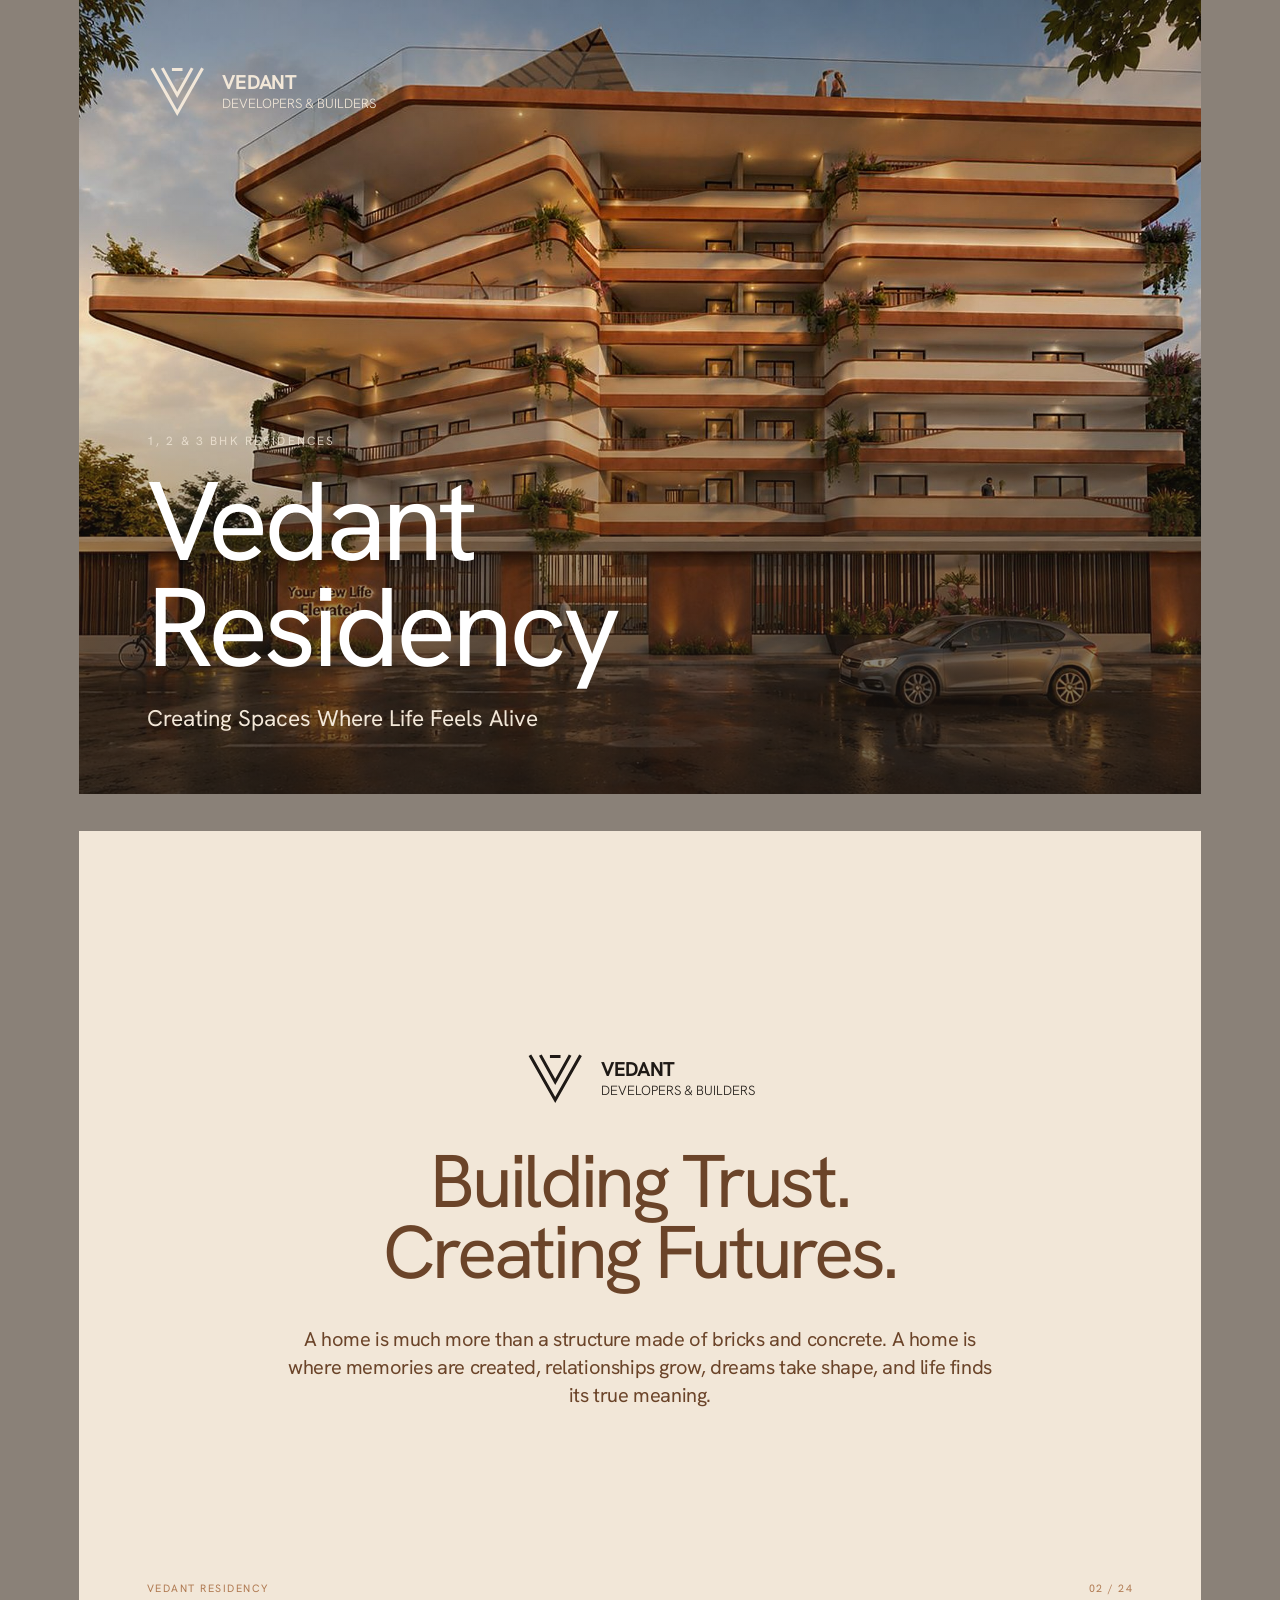
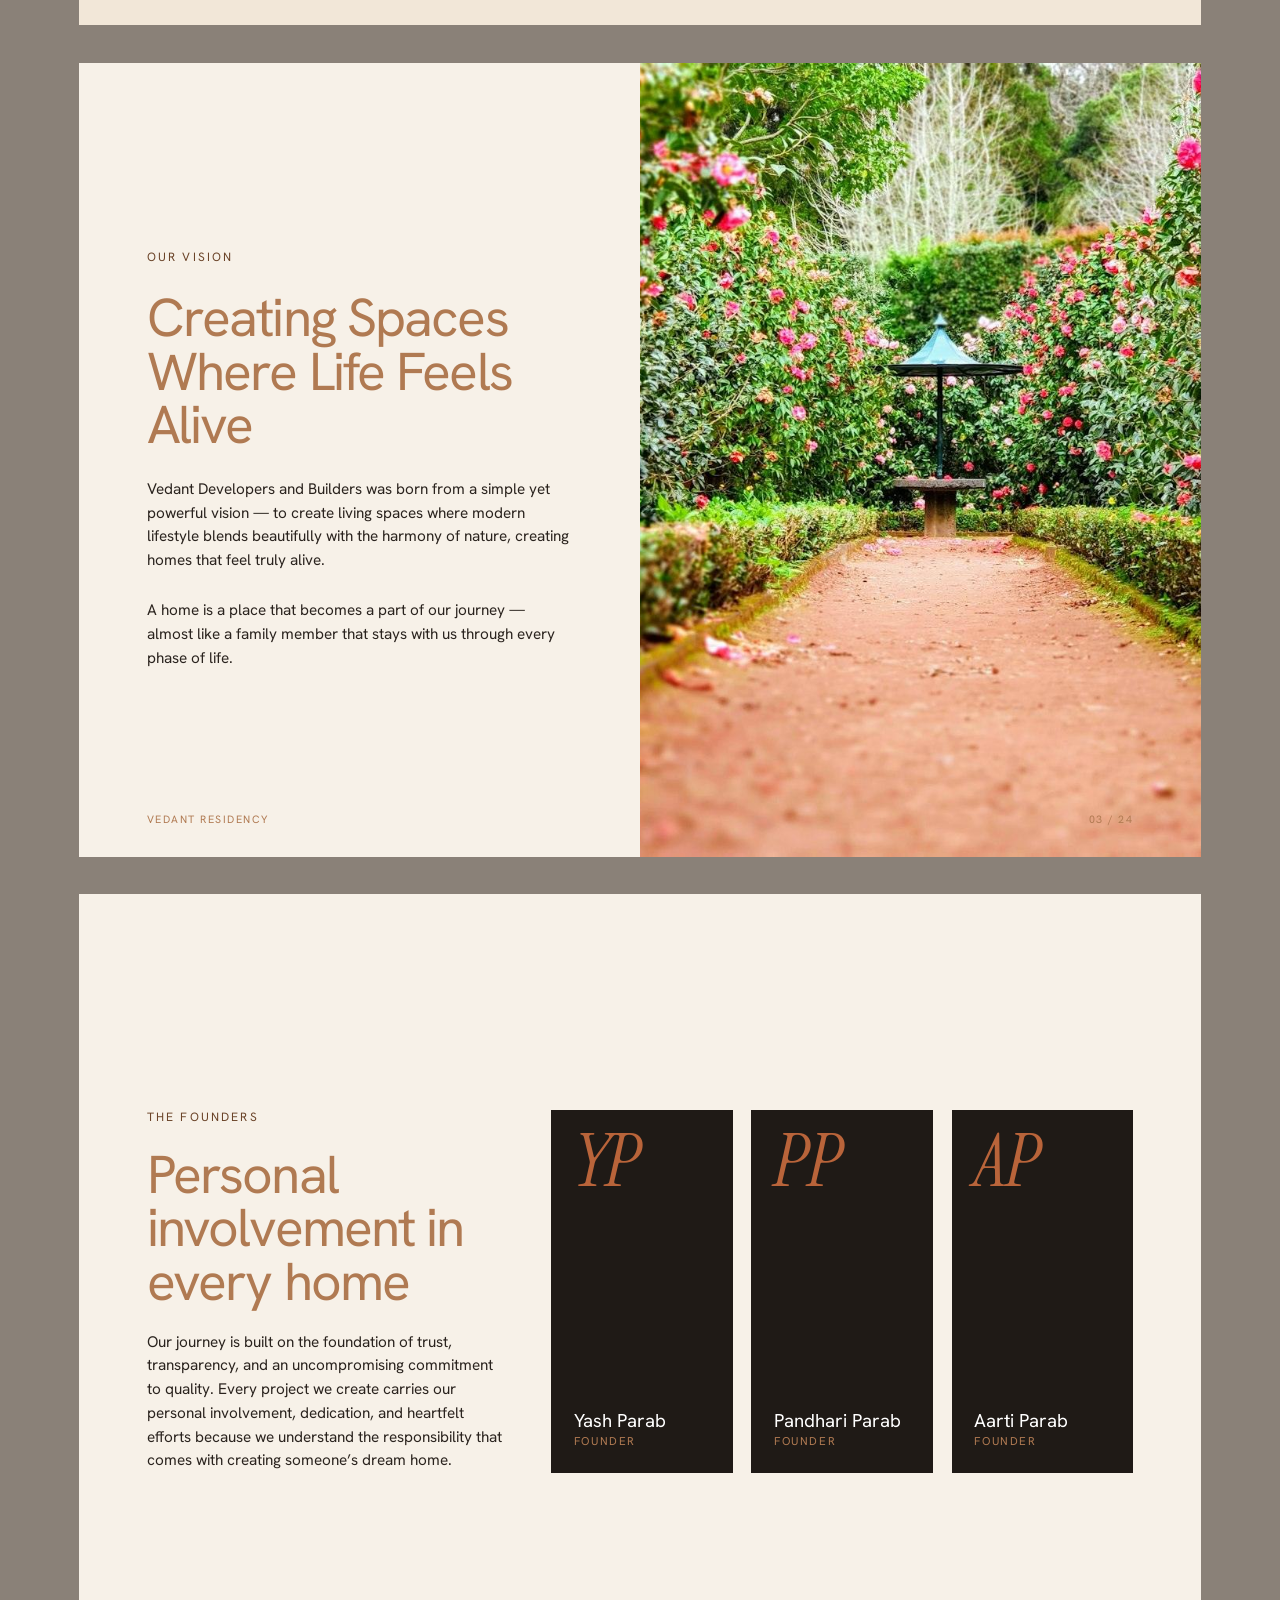
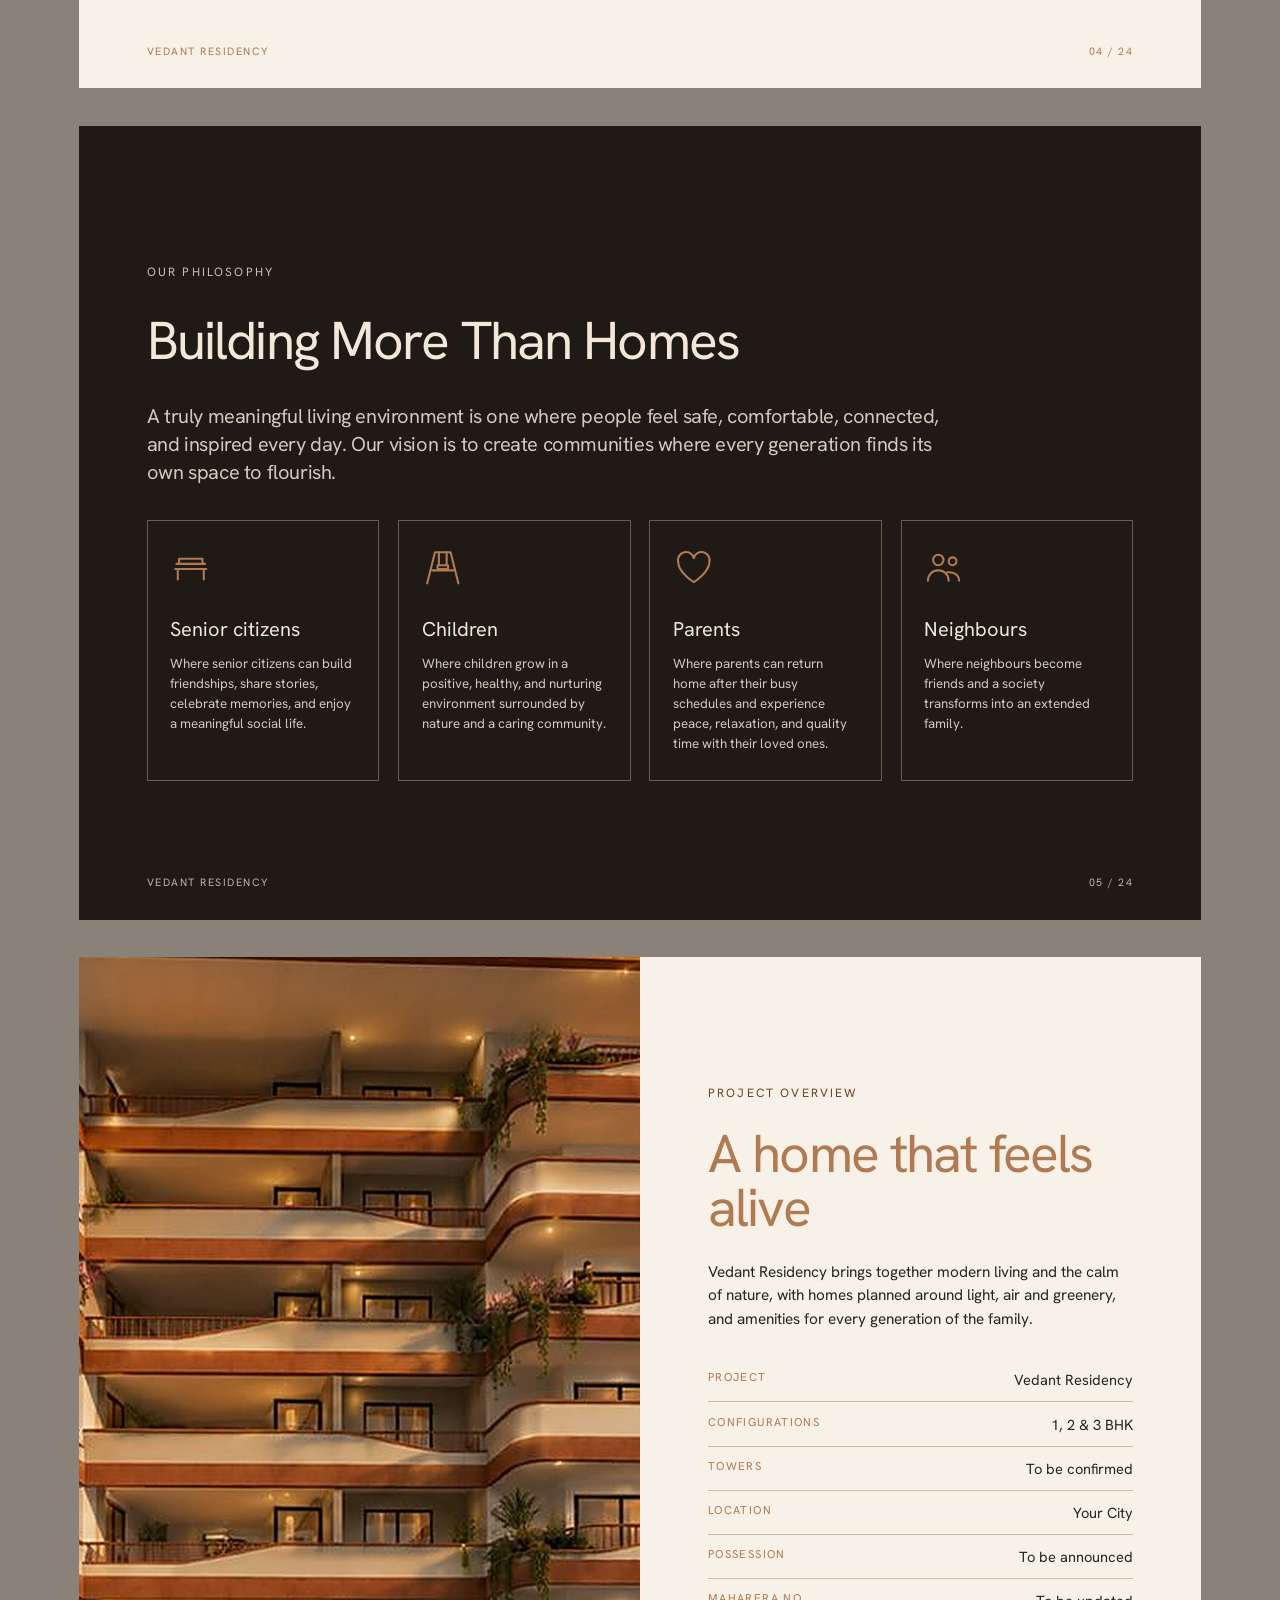
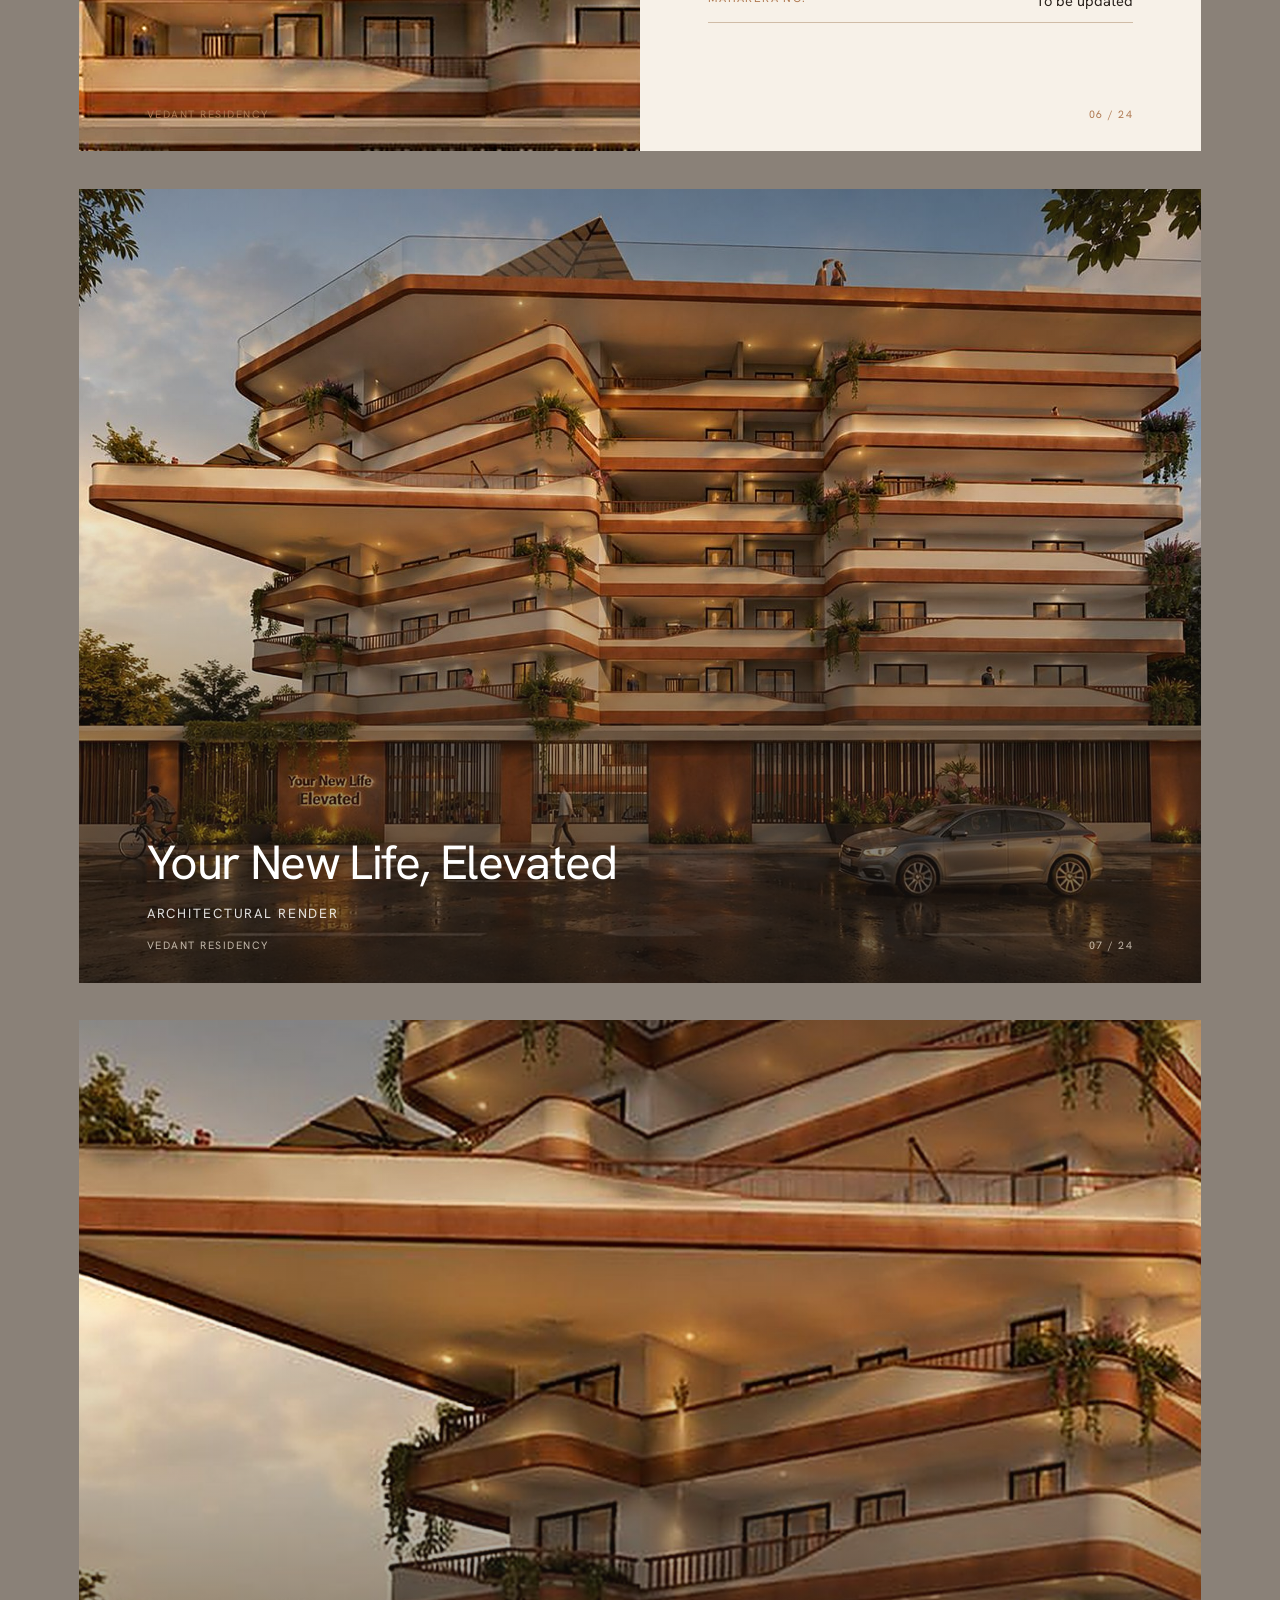
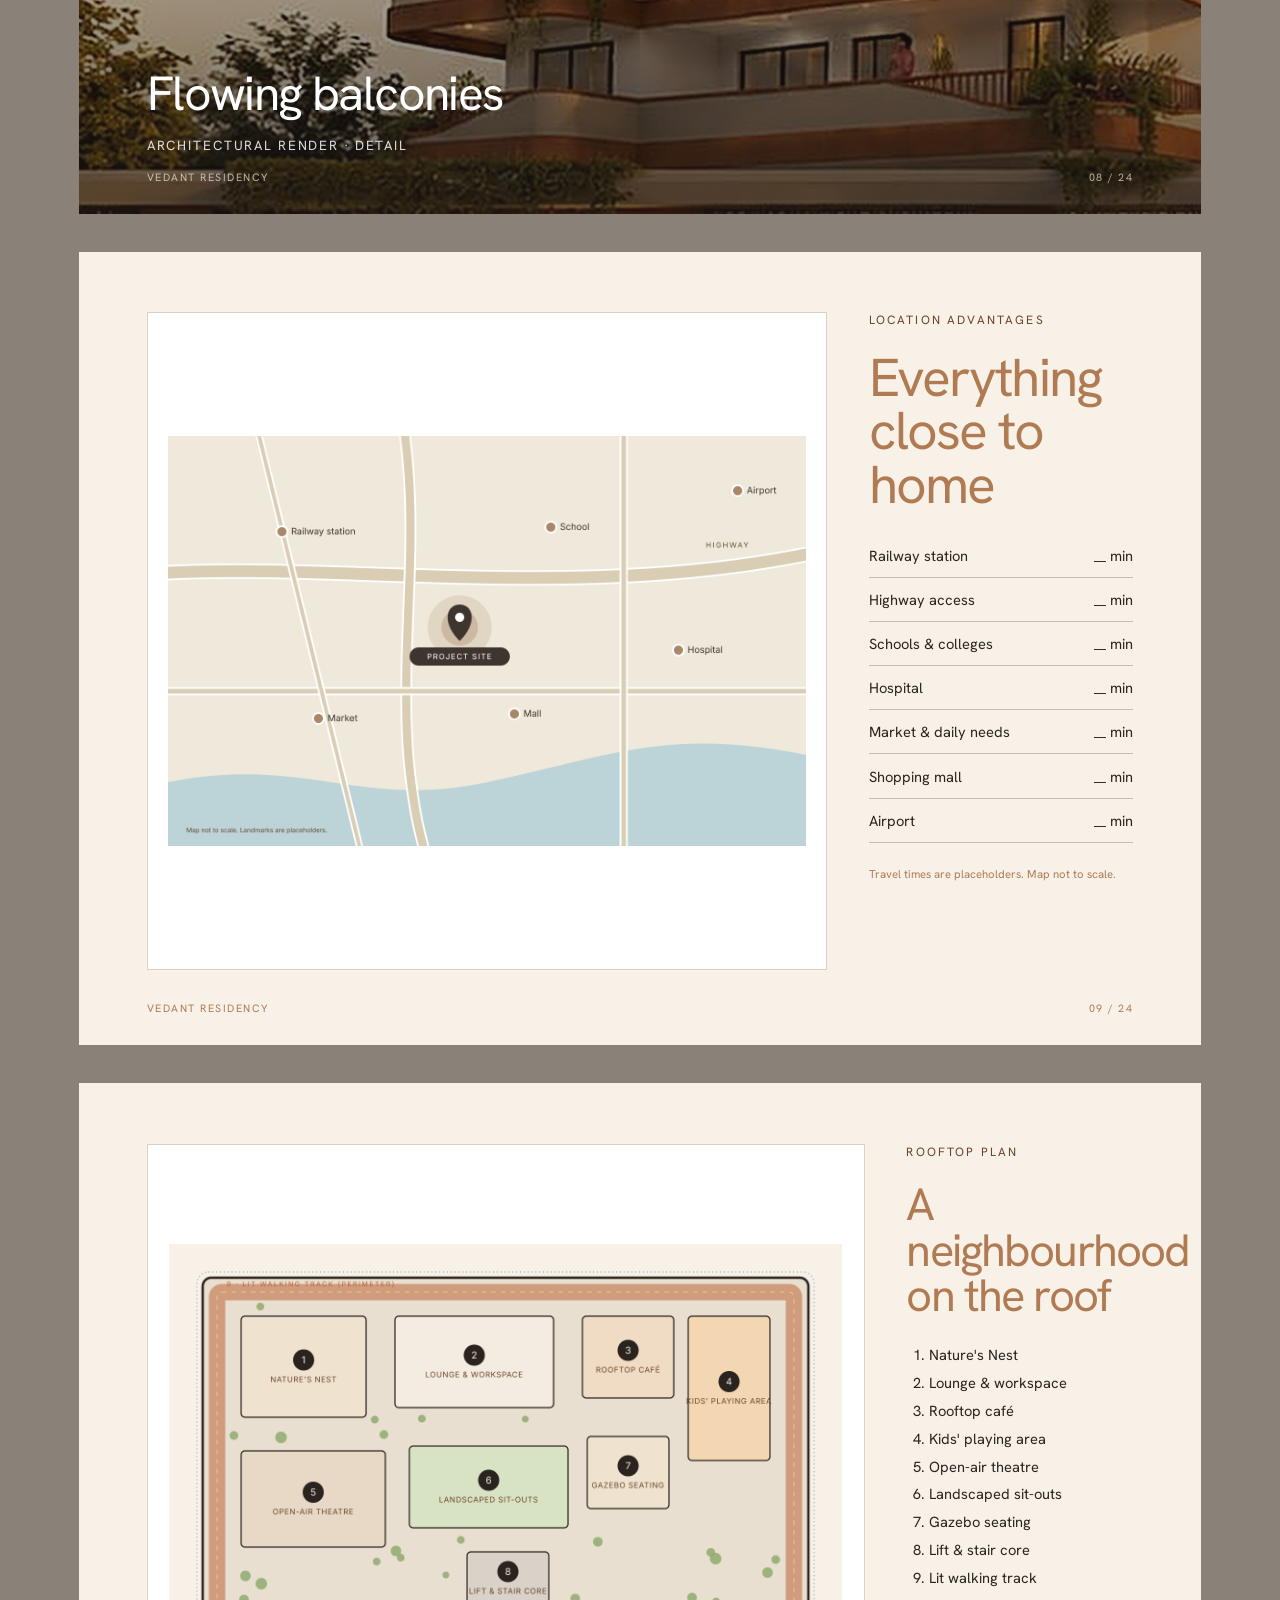
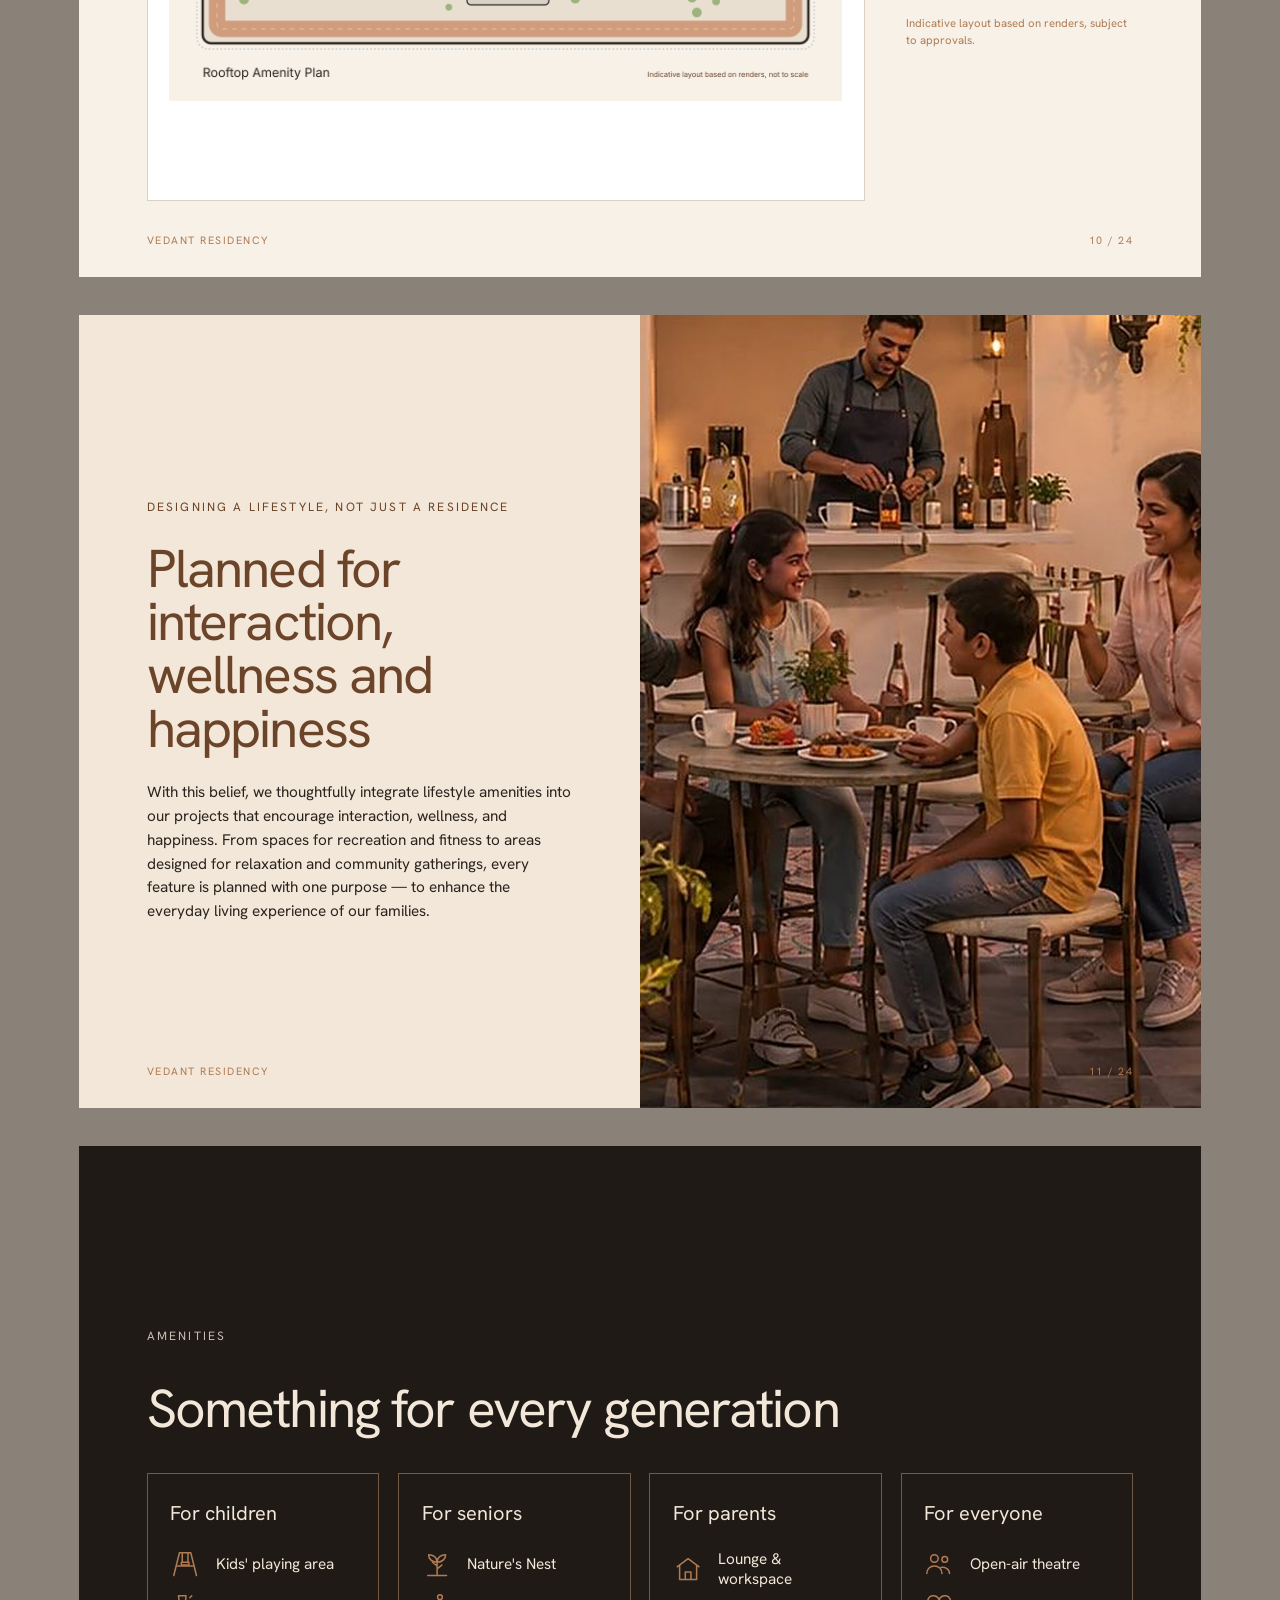
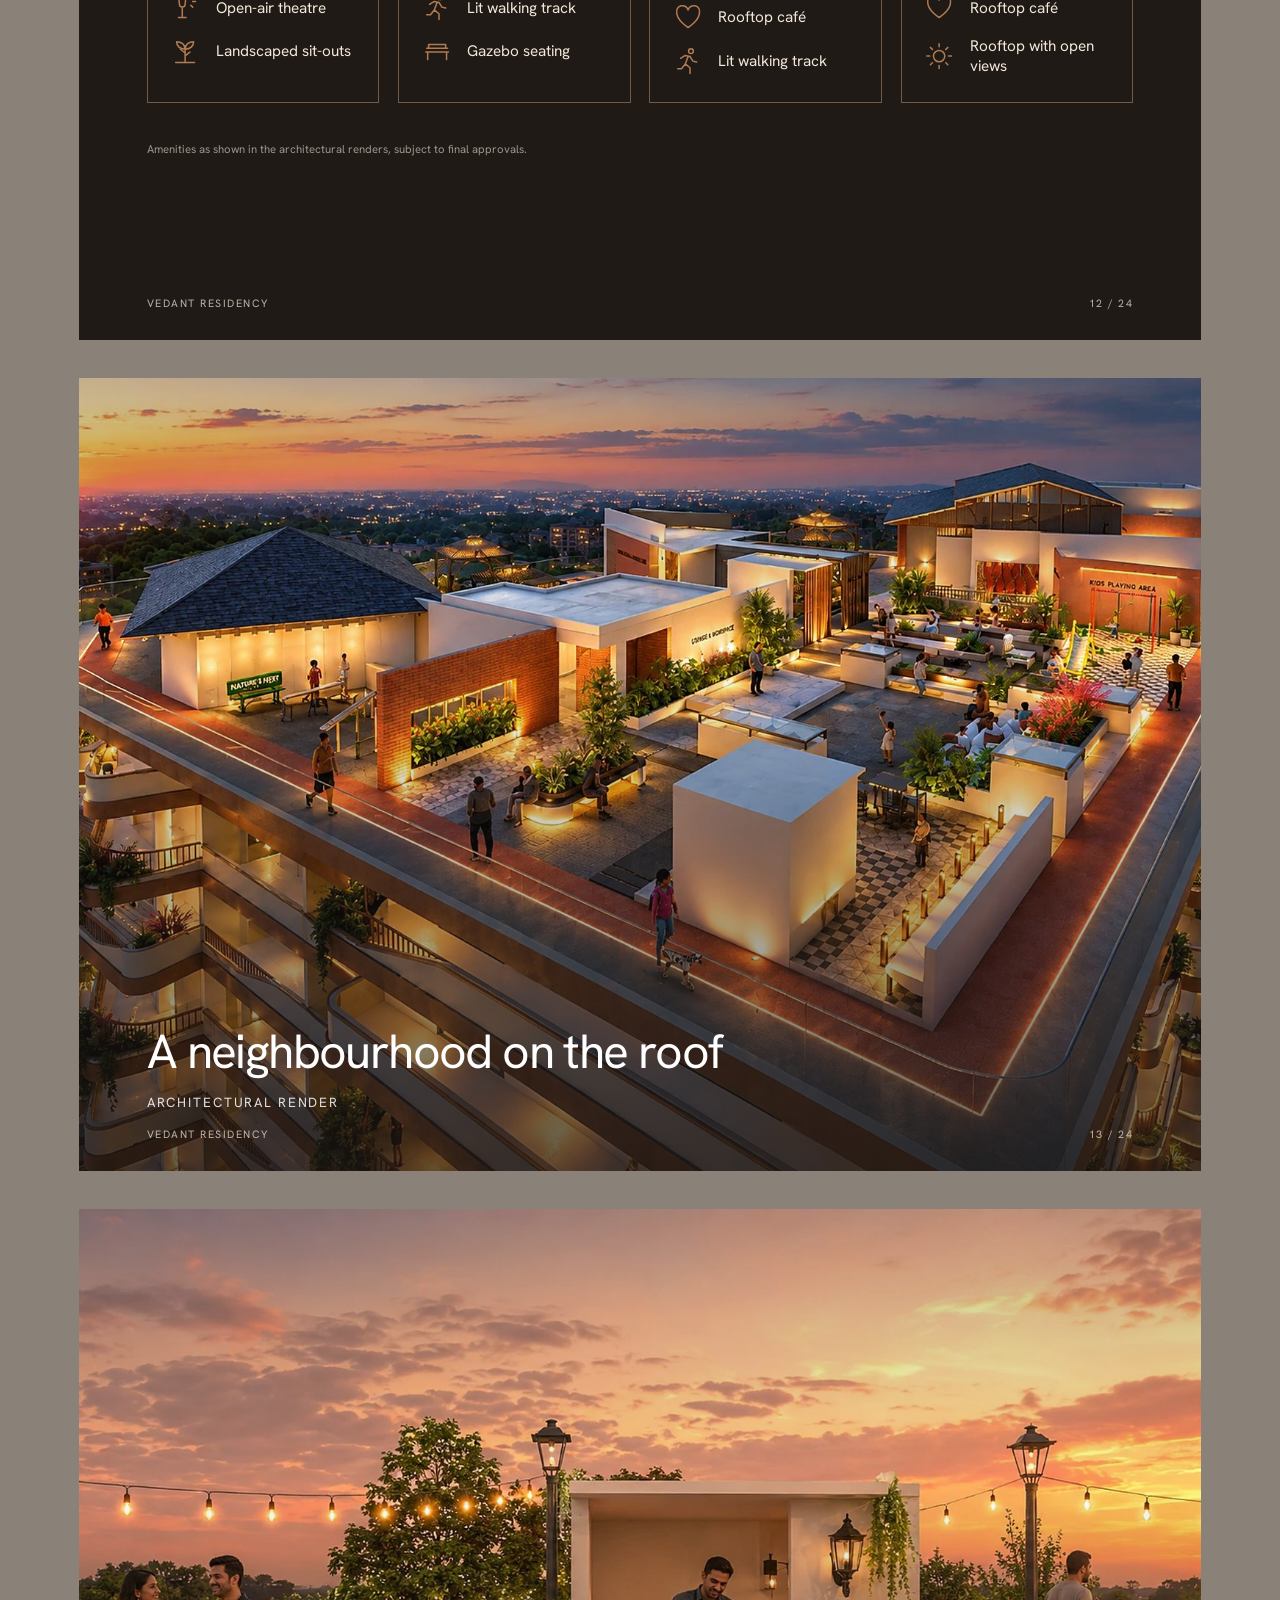
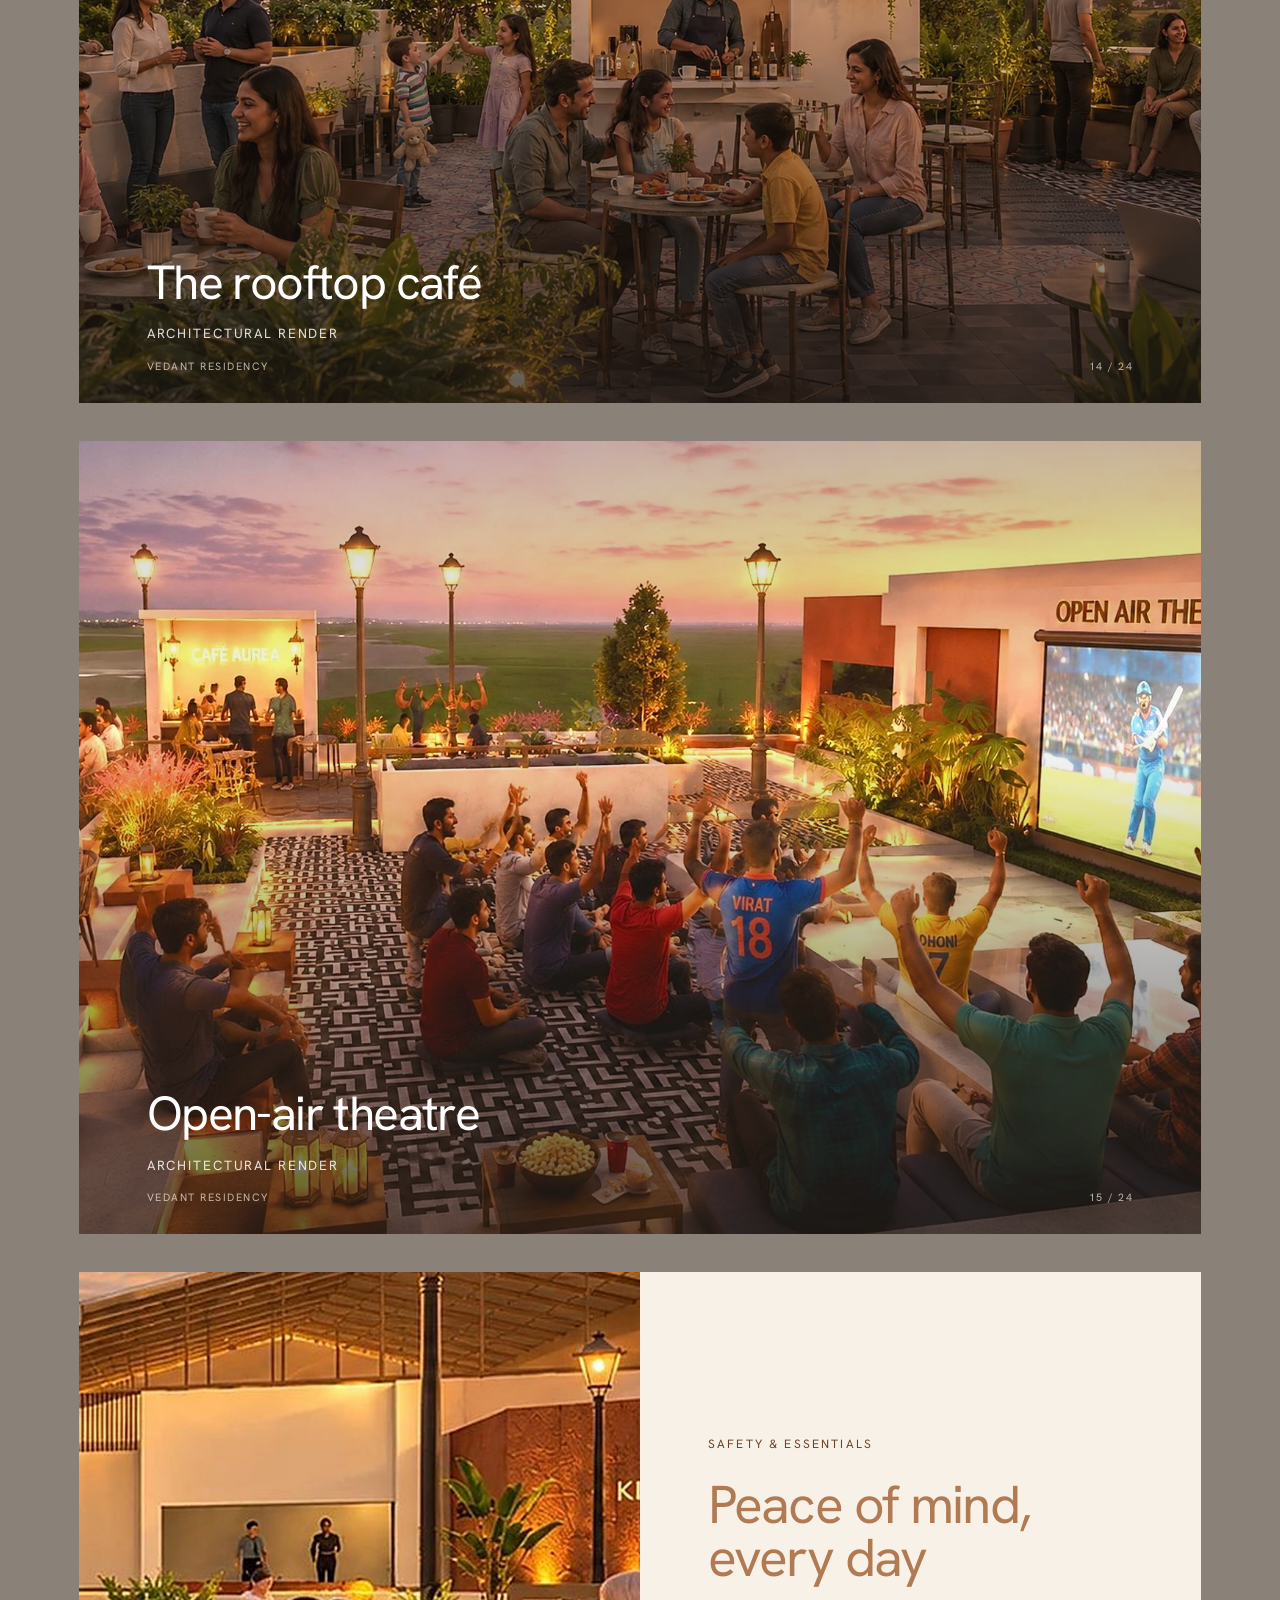
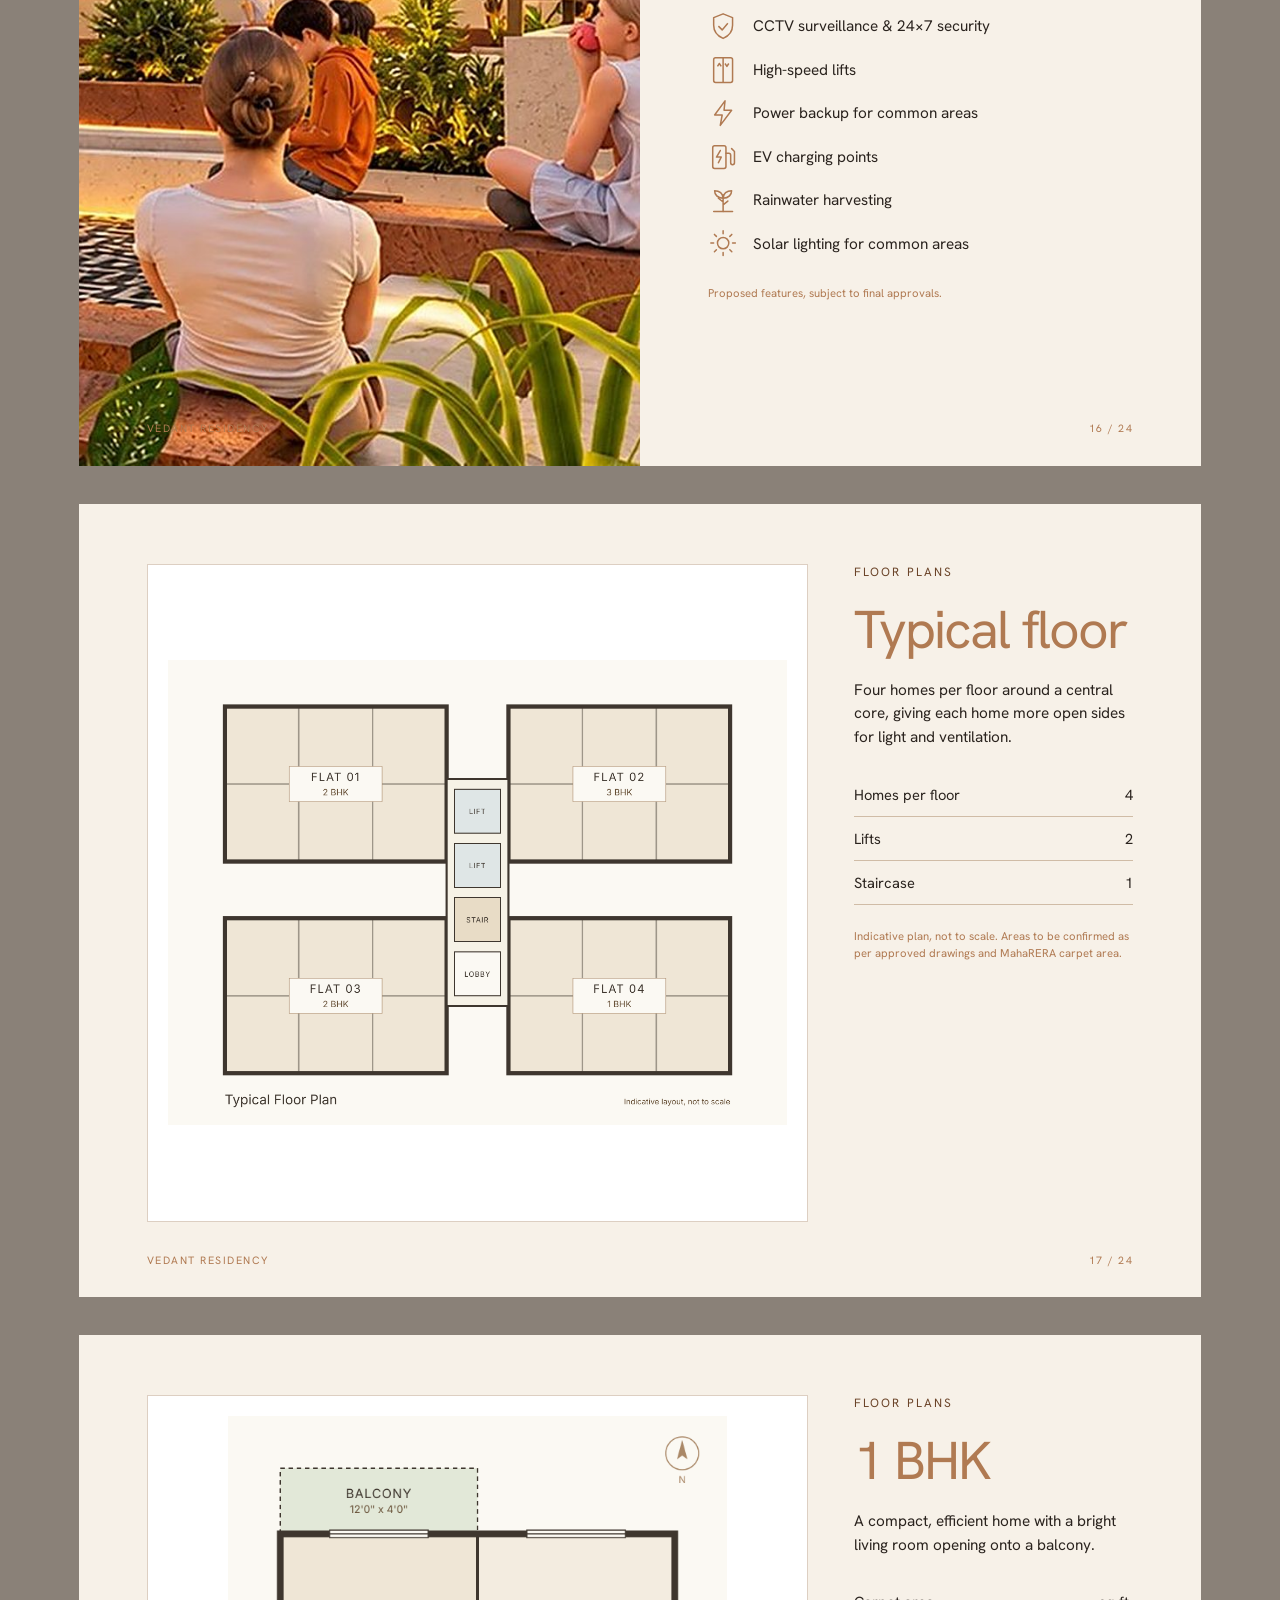
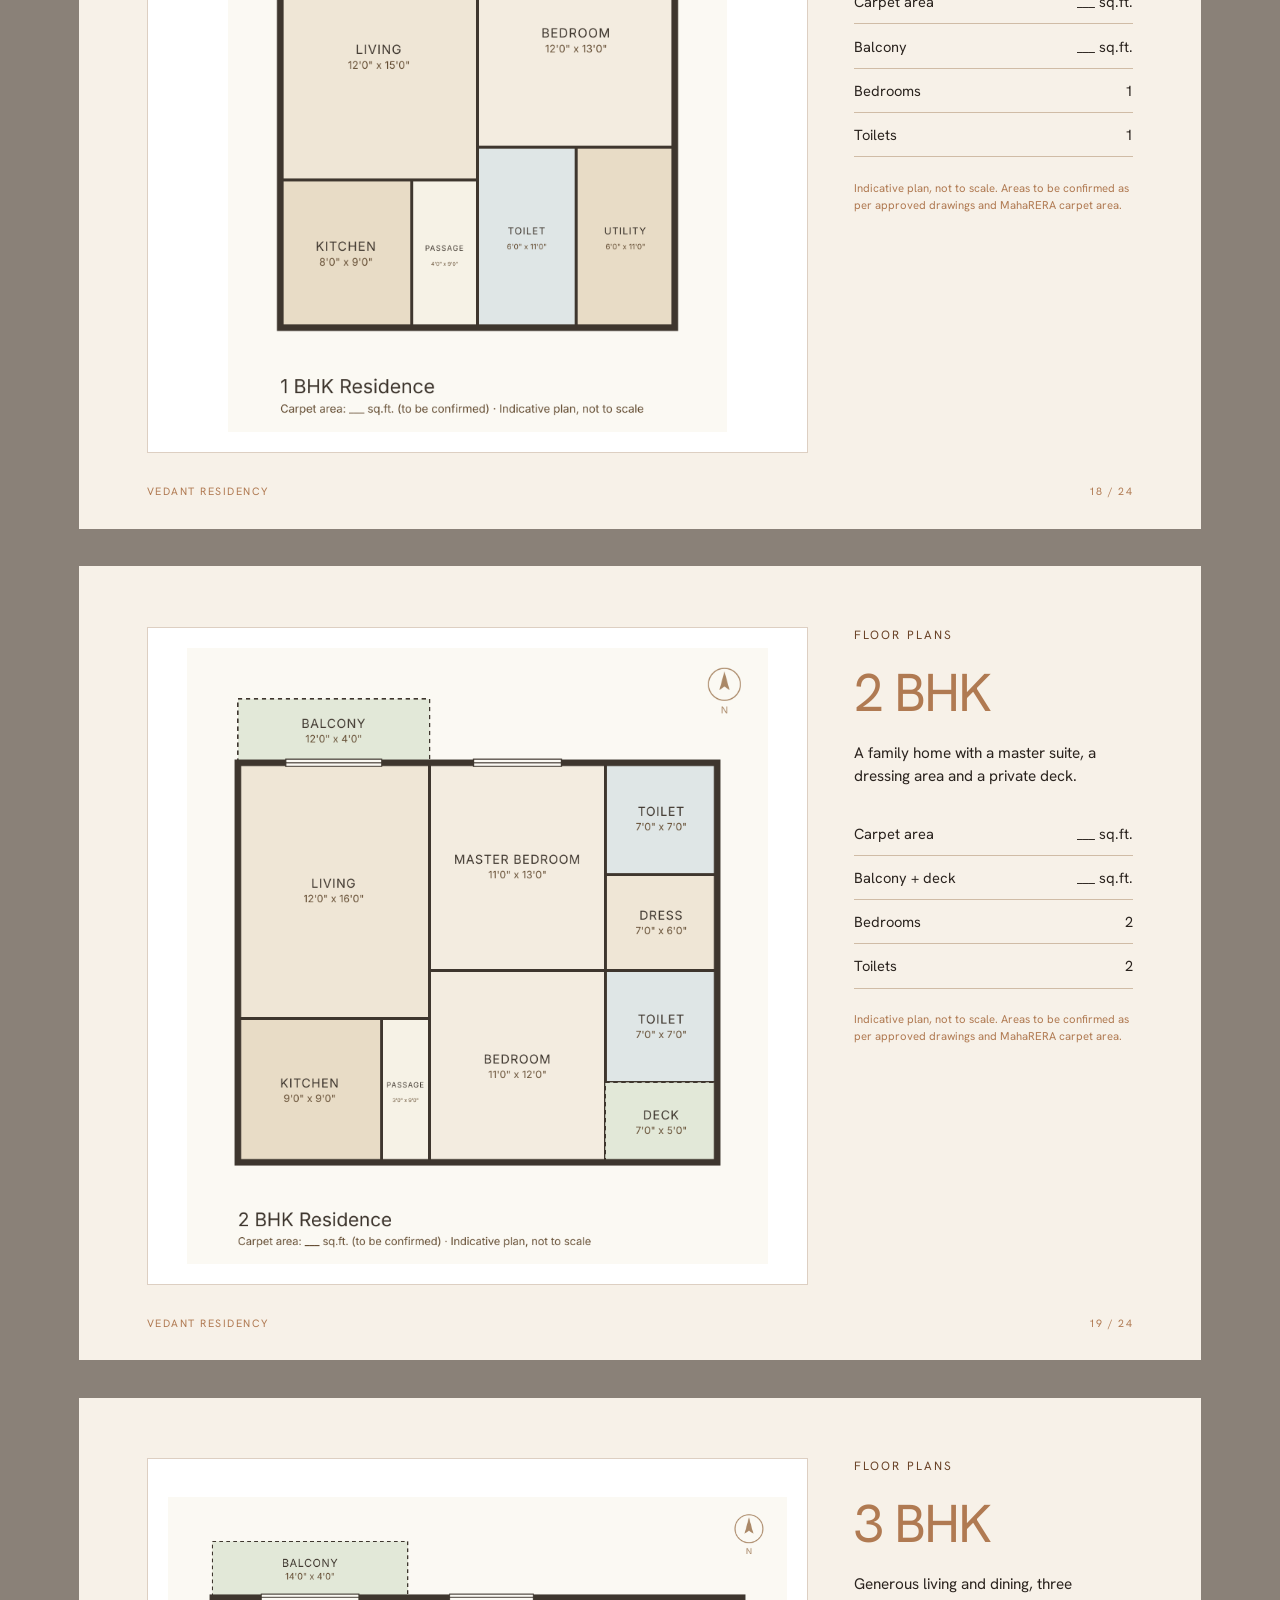
==== commit b0f84b9d: "Add rooftop amenity renders: rooftop story, real amenities, rooftop plan - New "Life on the rooftop"" ====
--- a/brochure/index.html
+++ b/brochure/index.html
@@ -112,14 +112,14 @@
 <p class="body">Vedant Residency brings together modern living and the calm of nature, with homes planned around light, air and greenery, and amenities for every generation of the family.</p>
 <table><tbody><tr><th>Project</th><td class="num">Vedant Residency</td></tr><tr><th>Configurations</th><td class="num">1, 2 &amp; 3 BHK</td></tr><tr><th>Towers</th><td class="num">To be confirmed</td></tr><tr><th>Location</th><td class="num">Your City</td></tr><tr><th>Possession</th><td class="num">To be announced</td></tr><tr><th>MahaRERA No.</th><td class="num">To be updated</td></tr></tbody></table></div></div><div class="foot"><span>Vedant Residency</span><span>06 / 24</span></div></section><section class="page light"><img class="full" src="../images/building/render.jpg" alt=""><div class="shade"></div><div class="cap"><h2>Your New Life, Elevated</h2><p>Architectural render</p></div><div class="foot"><span>Vedant Residency</span><span>07 / 24</span></div></section><section class="page light"><img class="full" src="../images/building/detail-balconies.jpg" alt=""><div class="shade"></div><div class="cap"><h2>Flowing balconies</h2><p>Architectural render · Detail</p></div><div class="foot"><span>Vedant Residency</span><span>08 / 24</span></div></section><section class="page"><div class="plan" style="width:180mm"><img src="plans/location-map.png" alt=""></div>
 <div class="side" style="width:70mm"><p class="eyebrow">Location advantages</p><h2 class="h2">Everything close to home</h2><table><tbody><tr><td>Railway station</td><td class="num">__ min</td></tr><tr><td>Highway access</td><td class="num">__ min</td></tr><tr><td>Schools &amp; colleges</td><td class="num">__ min</td></tr><tr><td>Hospital</td><td class="num">__ min</td></tr><tr><td>Market &amp; daily needs</td><td class="num">__ min</td></tr><tr><td>Shopping mall</td><td class="num">__ min</td></tr><tr><td>Airport</td><td class="num">__ min</td></tr></tbody></table>
-<p class="note">Travel times are placeholders. Map not to scale.</p></div><div class="foot"><span>Vedant Residency</span><span>09 / 24</span></div></section><section class="page"><div class="plan" style="width:190mm"><img src="plans/master-plan.png" alt=""></div>
-<div class="side" style="width:60mm"><p class="eyebrow">Master plan</p><h2 class="h2" style="font-size:34pt">Planned around open space</h2>
-<ol style="margin:0;padding-left:6mm;font-size:11pt;line-height:1.9"><li>Tower A</li><li>Tower B</li><li>Clubhouse</li><li>Swimming pool</li><li>Children's play area</li><li>Senior citizen court</li><li>Yoga &amp; meditation deck</li><li>Party lawn</li><li>Landscaped gateway</li><li>Jogging track</li></ol><p class="note">Indicative layout, subject to approvals.</p></div><div class="foot"><span>Vedant Residency</span><span>10 / 24</span></div></section><section class="page cream"><div class="split"><div class="txt"><p class="eyebrow">Designing a lifestyle, not just a residence</p>
+<p class="note">Travel times are placeholders. Map not to scale.</p></div><div class="foot"><span>Vedant Residency</span><span>09 / 24</span></div></section><section class="page"><div class="plan" style="width:190mm"><img src="plans/rooftop-plan.png" alt=""></div>
+<div class="side" style="width:60mm"><p class="eyebrow">Rooftop plan</p><h2 class="h2" style="font-size:34pt">A neighbourhood on the roof</h2>
+<ol style="margin:0;padding-left:6mm;font-size:11pt;line-height:1.9"><li>Nature's Nest</li><li>Lounge &amp; workspace</li><li>Rooftop café</li><li>Kids' playing area</li><li>Open-air theatre</li><li>Landscaped sit-outs</li><li>Gazebo seating</li><li>Lift &amp; stair core</li><li>Lit walking track</li></ol><p class="note">Indicative layout based on renders, subject to approvals.</p></div><div class="foot"><span>Vedant Residency</span><span>10 / 24</span></div></section><section class="page cream"><div class="split"><div class="txt"><p class="eyebrow">Designing a lifestyle, not just a residence</p>
 <h2 class="h2" style="color:var(--brown)">Planned for interaction, wellness and happiness</h2>
 <p class="body">With this belief, we thoughtfully integrate lifestyle amenities into our projects that encourage interaction, wellness, and happiness. From spaces for recreation and fitness to areas designed for relaxation and community gatherings, every feature is planned with one purpose — to enhance the everyday living experience of our families.</p></div>
-<div class="img"><img class="full" src="../images/photos/parent-kids.jpg" alt=""></div></div><div class="foot"><span>Vedant Residency</span><span>11 / 24</span></div></section><section class="page dark light"><div class="pad" style="display:flex;flex-direction:column;justify-content:center;gap:10mm">
-<p class="eyebrow">Amenities</p><h2 class="h2" style="color:var(--cream)">Something for every generation</h2><div class="grid4" style="color:var(--cream)"><div class="card"><h3 style="margin:0 0 6mm">For children</h3><ul class="ic"><li><svg><use href="#a-kids"/></svg>Children's play area</li><li><svg><use href="#a-pool"/></svg>Kids' pool</li><li><svg><use href="#a-games"/></svg>Indoor games room</li></ul></div><div class="card"><h3 style="margin:0 0 6mm">For seniors</h3><ul class="ic"><li><svg><use href="#a-senior"/></svg>Senior citizen sit-out</li><li><svg><use href="#a-yoga"/></svg>Yoga &amp; meditation deck</li><li><svg><use href="#a-garden"/></svg>Shaded garden walks</li></ul></div><div class="card"><h3 style="margin:0 0 6mm">For parents</h3><ul class="ic"><li><svg><use href="#a-gym"/></svg>Fitness centre</li><li><svg><use href="#a-jog"/></svg>Jogging track</li><li><svg><use href="#a-pool"/></svg>Swimming pool</li></ul></div><div class="card"><h3 style="margin:0 0 6mm">For everyone</h3><ul class="ic"><li><svg><use href="#a-club"/></svg>Clubhouse</li><li><svg><use href="#a-party"/></svg>Party lawn</li><li><svg><use href="#a-people"/></svg>Community hall</li></ul></div></div>
-<p class="note" style="color:var(--cream);opacity:.6">Proposed amenities, subject to final approvals.</p></div><div class="foot"><span>Vedant Residency</span><span>12 / 24</span></div></section><section class="page light"><img class="full" src="../images/photos/pool-dusk.jpg" alt=""><div class="shade"></div><div class="cap"><h2>Swimming pool</h2><p>Representative image</p></div><div class="foot"><span>Vedant Residency</span><span>13 / 24</span></div></section><section class="page light"><img class="full" src="../images/photos/living-wood.jpg" alt=""><div class="shade"></div><div class="cap"><h2>Clubhouse lounge</h2><p>Representative image</p></div><div class="foot"><span>Vedant Residency</span><span>14 / 24</span></div></section><section class="page light"><img class="full" src="../images/building/detail-greens.jpg" alt=""><div class="shade"></div><div class="cap"><h2>Green on every level</h2><p>Architectural render · Detail</p></div><div class="foot"><span>Vedant Residency</span><span>15 / 24</span></div></section><section class="page"><div class="split"><div class="img"><img class="full" src="../images/building/detail-entrance.jpg" alt=""></div>
+<div class="img"><img class="full" src="../images/renders/crop-cafe-family.jpg" alt=""></div></div><div class="foot"><span>Vedant Residency</span><span>11 / 24</span></div></section><section class="page dark light"><div class="pad" style="display:flex;flex-direction:column;justify-content:center;gap:10mm">
+<p class="eyebrow">Amenities</p><h2 class="h2" style="color:var(--cream)">Something for every generation</h2><div class="grid4" style="color:var(--cream)"><div class="card"><h3 style="margin:0 0 6mm">For children</h3><ul class="ic"><li><svg><use href="#a-kids"/></svg>Kids' playing area</li><li><svg><use href="#a-party"/></svg>Open-air theatre</li><li><svg><use href="#a-garden"/></svg>Landscaped sit-outs</li></ul></div><div class="card"><h3 style="margin:0 0 6mm">For seniors</h3><ul class="ic"><li><svg><use href="#a-garden"/></svg>Nature's Nest</li><li><svg><use href="#a-jog"/></svg>Lit walking track</li><li><svg><use href="#a-senior"/></svg>Gazebo seating</li></ul></div><div class="card"><h3 style="margin:0 0 6mm">For parents</h3><ul class="ic"><li><svg><use href="#a-club"/></svg>Lounge &amp; workspace</li><li><svg><use href="#a-heart"/></svg>Rooftop café</li><li><svg><use href="#a-jog"/></svg>Lit walking track</li></ul></div><div class="card"><h3 style="margin:0 0 6mm">For everyone</h3><ul class="ic"><li><svg><use href="#a-people"/></svg>Open-air theatre</li><li><svg><use href="#a-heart"/></svg>Rooftop café</li><li><svg><use href="#a-sun"/></svg>Rooftop with open views</li></ul></div></div>
+<p class="note" style="color:var(--cream);opacity:.6">Amenities as shown in the architectural renders, subject to final approvals.</p></div><div class="foot"><span>Vedant Residency</span><span>12 / 24</span></div></section><section class="page light"><img class="full" src="../images/renders/rooftop-aerial.jpg" alt=""><div class="shade"></div><div class="cap"><h2>A neighbourhood on the roof</h2><p>Architectural render</p></div><div class="foot"><span>Vedant Residency</span><span>13 / 24</span></div></section><section class="page light"><img class="full" src="../images/renders/rooftop-cafe.jpg" alt=""><div class="shade"></div><div class="cap"><h2>The rooftop café</h2><p>Architectural render</p></div><div class="foot"><span>Vedant Residency</span><span>14 / 24</span></div></section><section class="page light"><img class="full" src="../images/renders/open-air-theatre.jpg" alt=""><div class="shade"></div><div class="cap"><h2>Open-air theatre</h2><p>Architectural render</p></div><div class="foot"><span>Vedant Residency</span><span>15 / 24</span></div></section><section class="page"><div class="split"><div class="img"><img class="full" src="../images/renders/crop-kids-area.jpg" alt=""></div>
 <div class="txt"><p class="eyebrow">Safety &amp; essentials</p><h2 class="h2">Peace of mind, every day</h2><ul class="ic"><li><svg><use href="#a-shield"/></svg>CCTV surveillance &amp; 24×7 security</li><li><svg><use href="#a-lift"/></svg>High-speed lifts</li><li><svg><use href="#a-power"/></svg>Power backup for common areas</li><li><svg><use href="#a-ev"/></svg>EV charging points</li><li><svg><use href="#a-garden"/></svg>Rainwater harvesting</li><li><svg><use href="#a-sun"/></svg>Solar lighting for common areas</li></ul>
 <p class="note">Proposed features, subject to final approvals.</p></div></div><div class="foot"><span>Vedant Residency</span><span>16 / 24</span></div></section><section class="page"><div class="plan"><img src="plans/typical-floor.png" alt=""></div>
 <div class="side"><p class="eyebrow">Floor plans</p><h2 class="h2">Typical floor</h2><p class="body">Four homes per floor around a central core, giving each home more open sides for light and ventilation.</p>
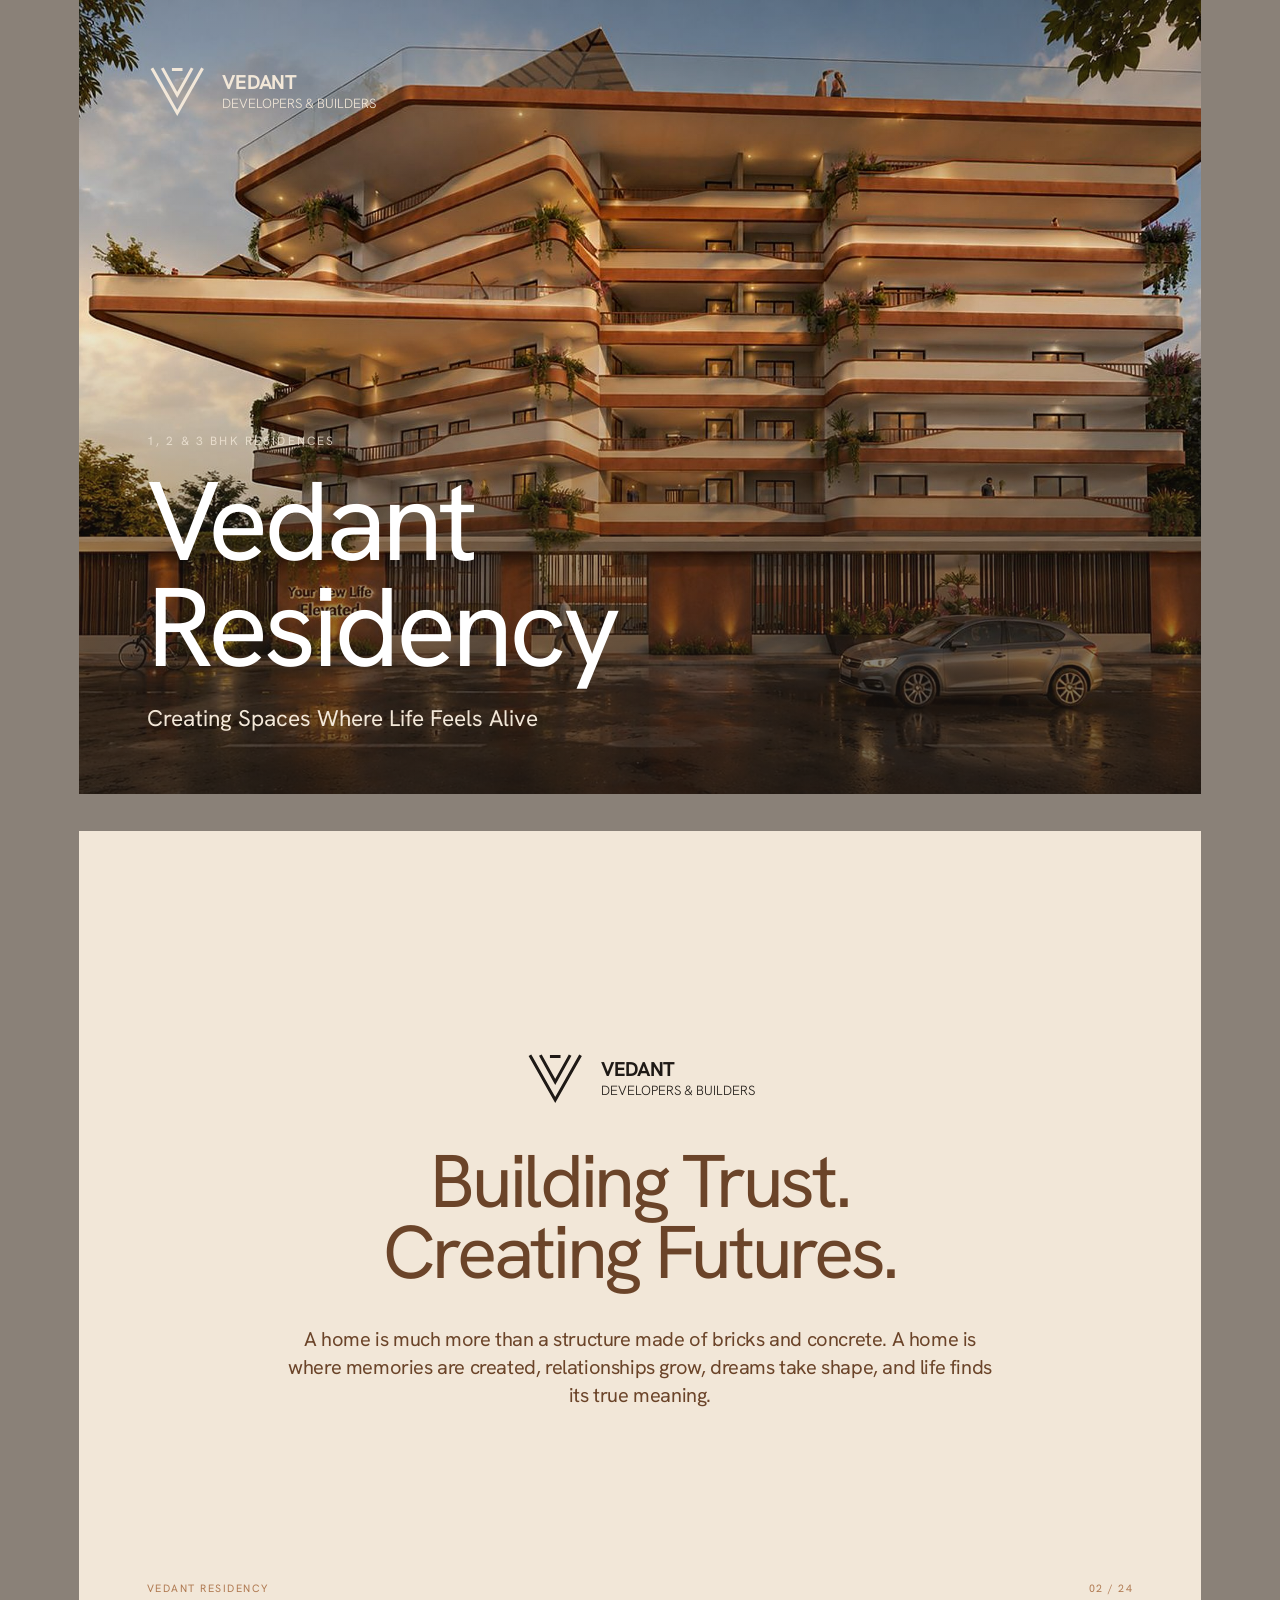
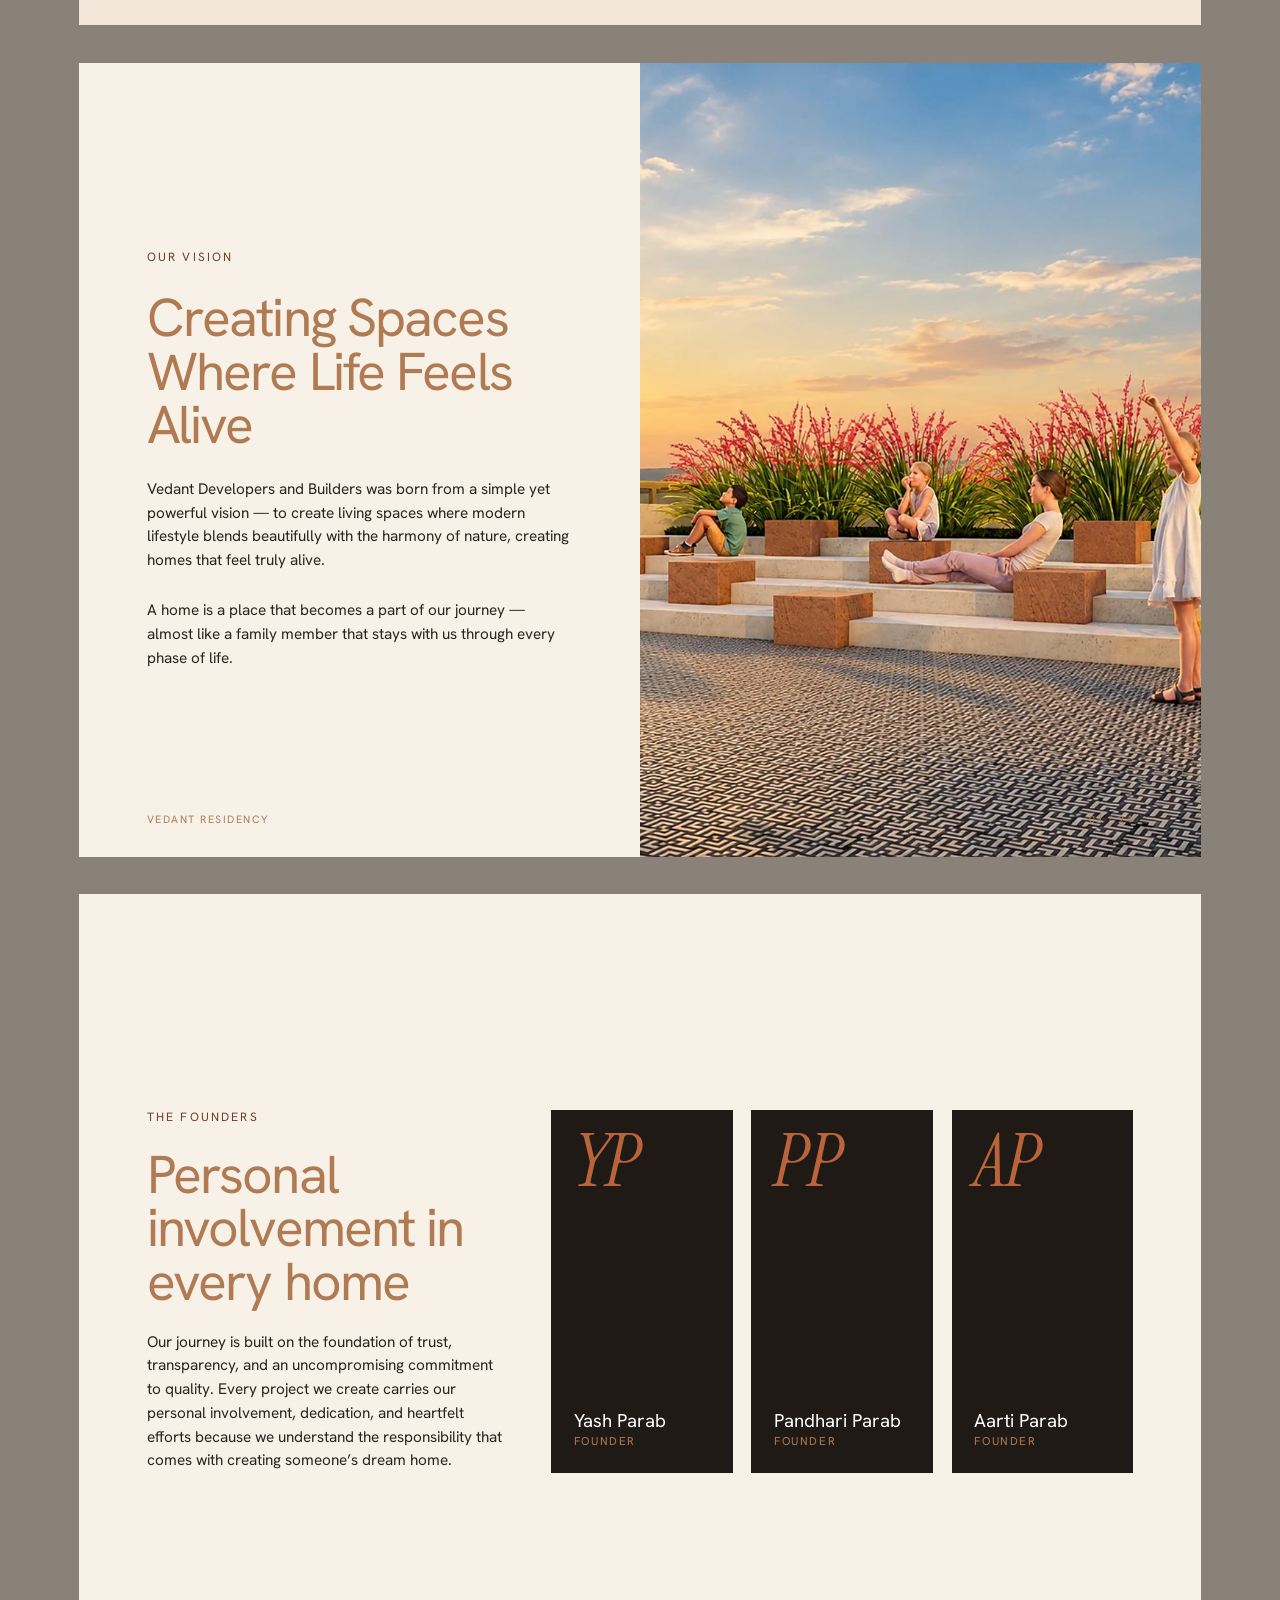
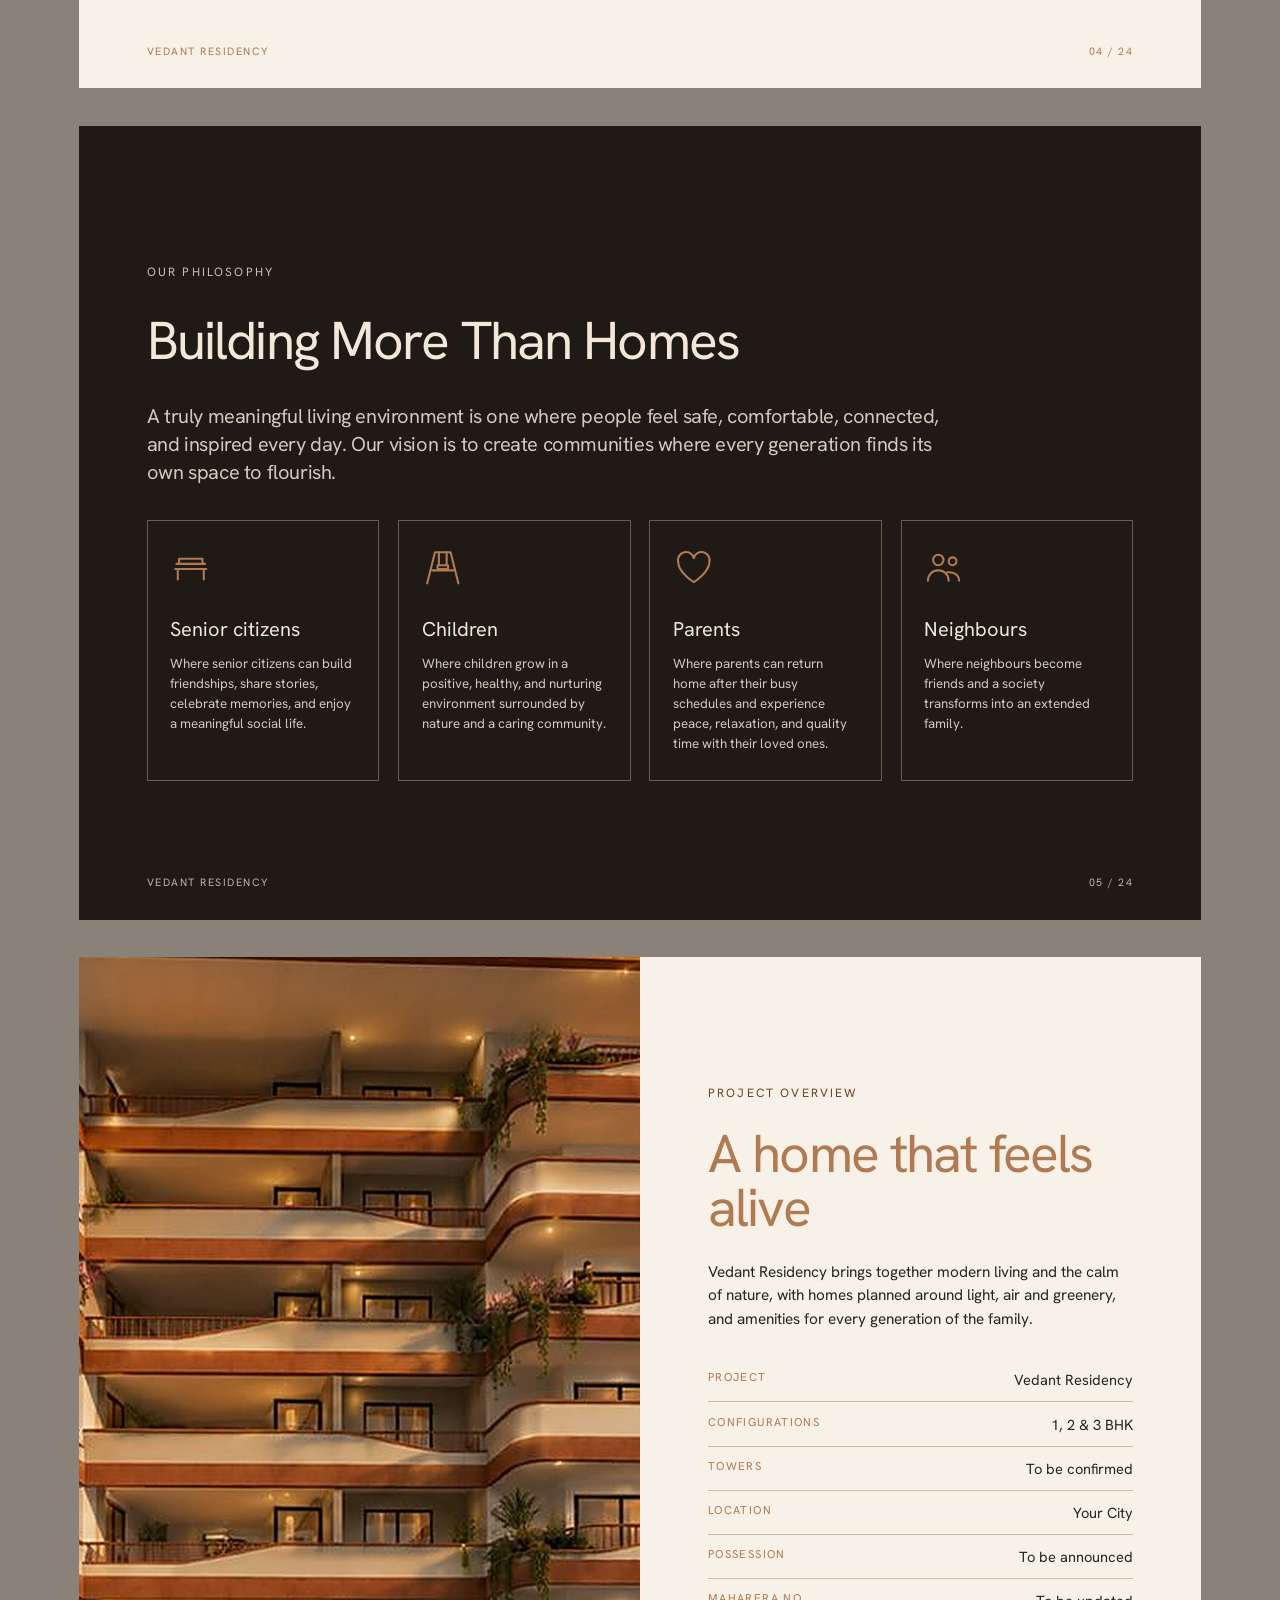
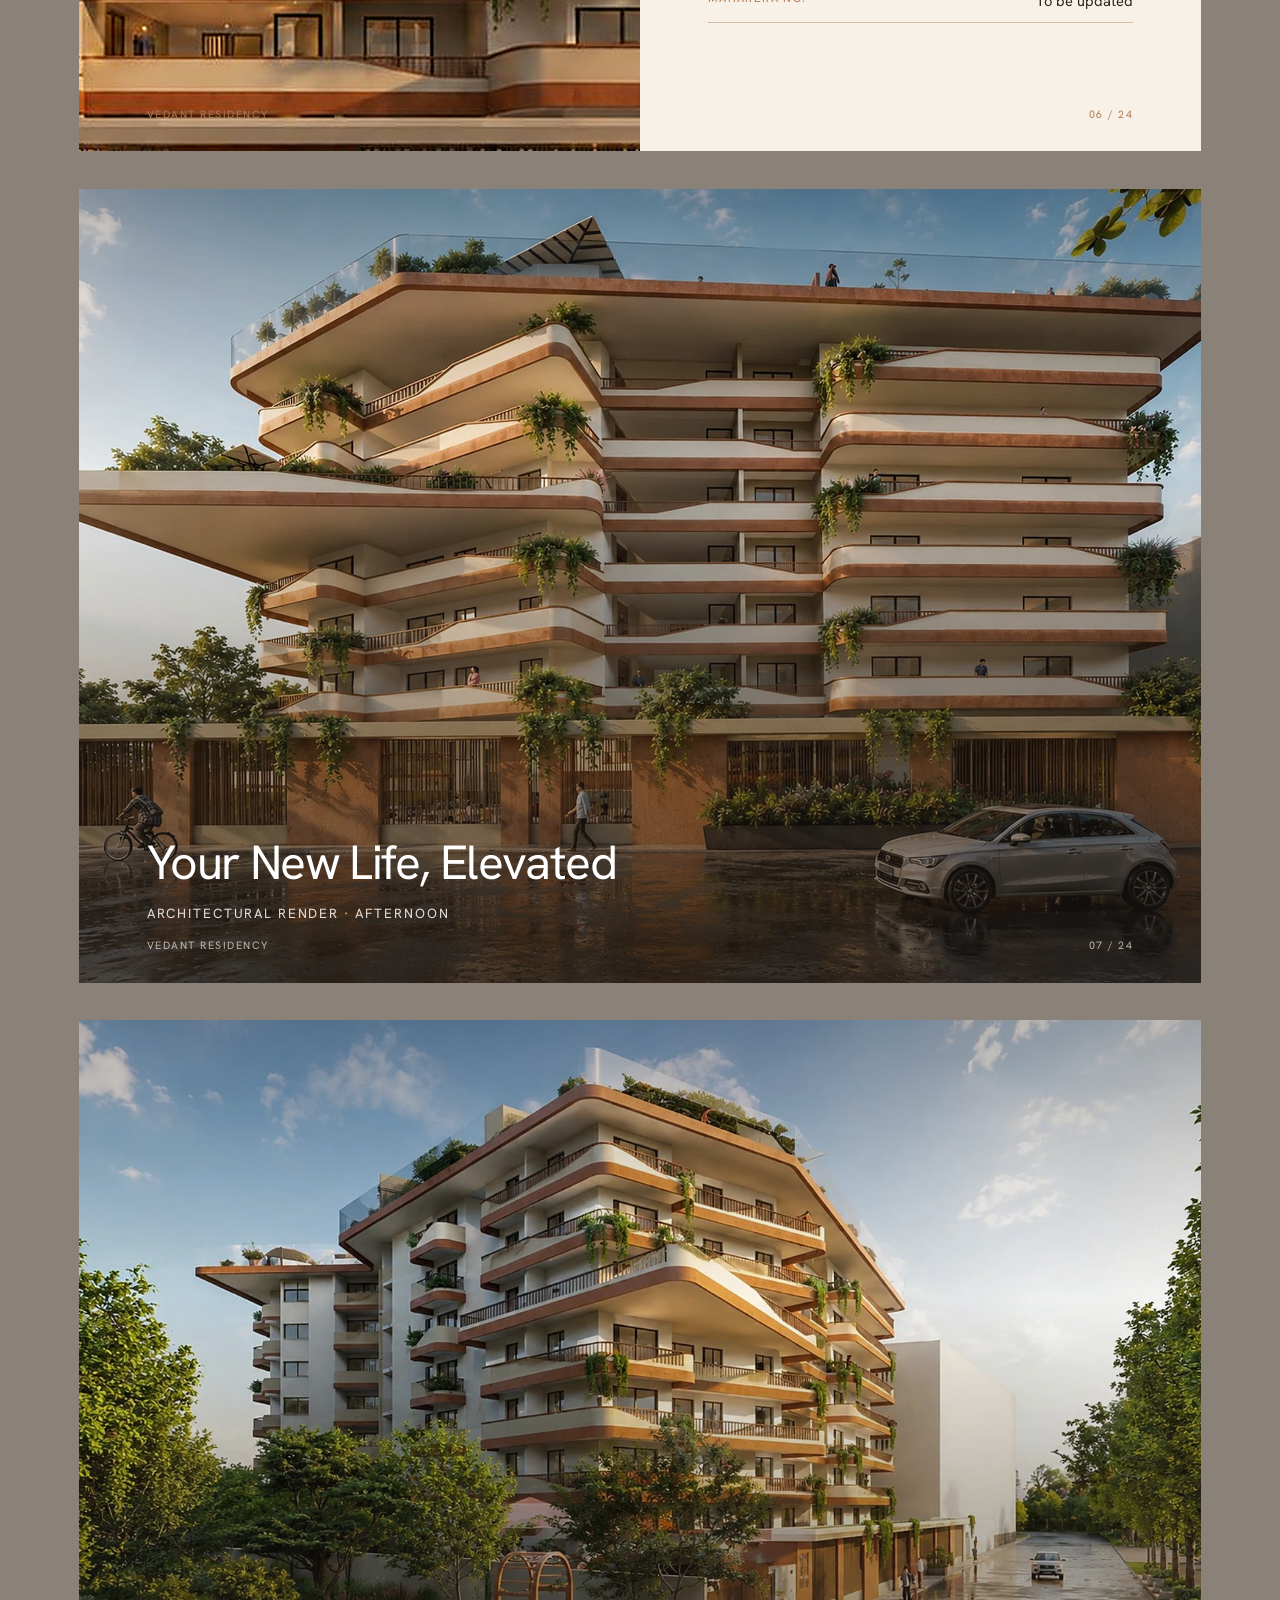
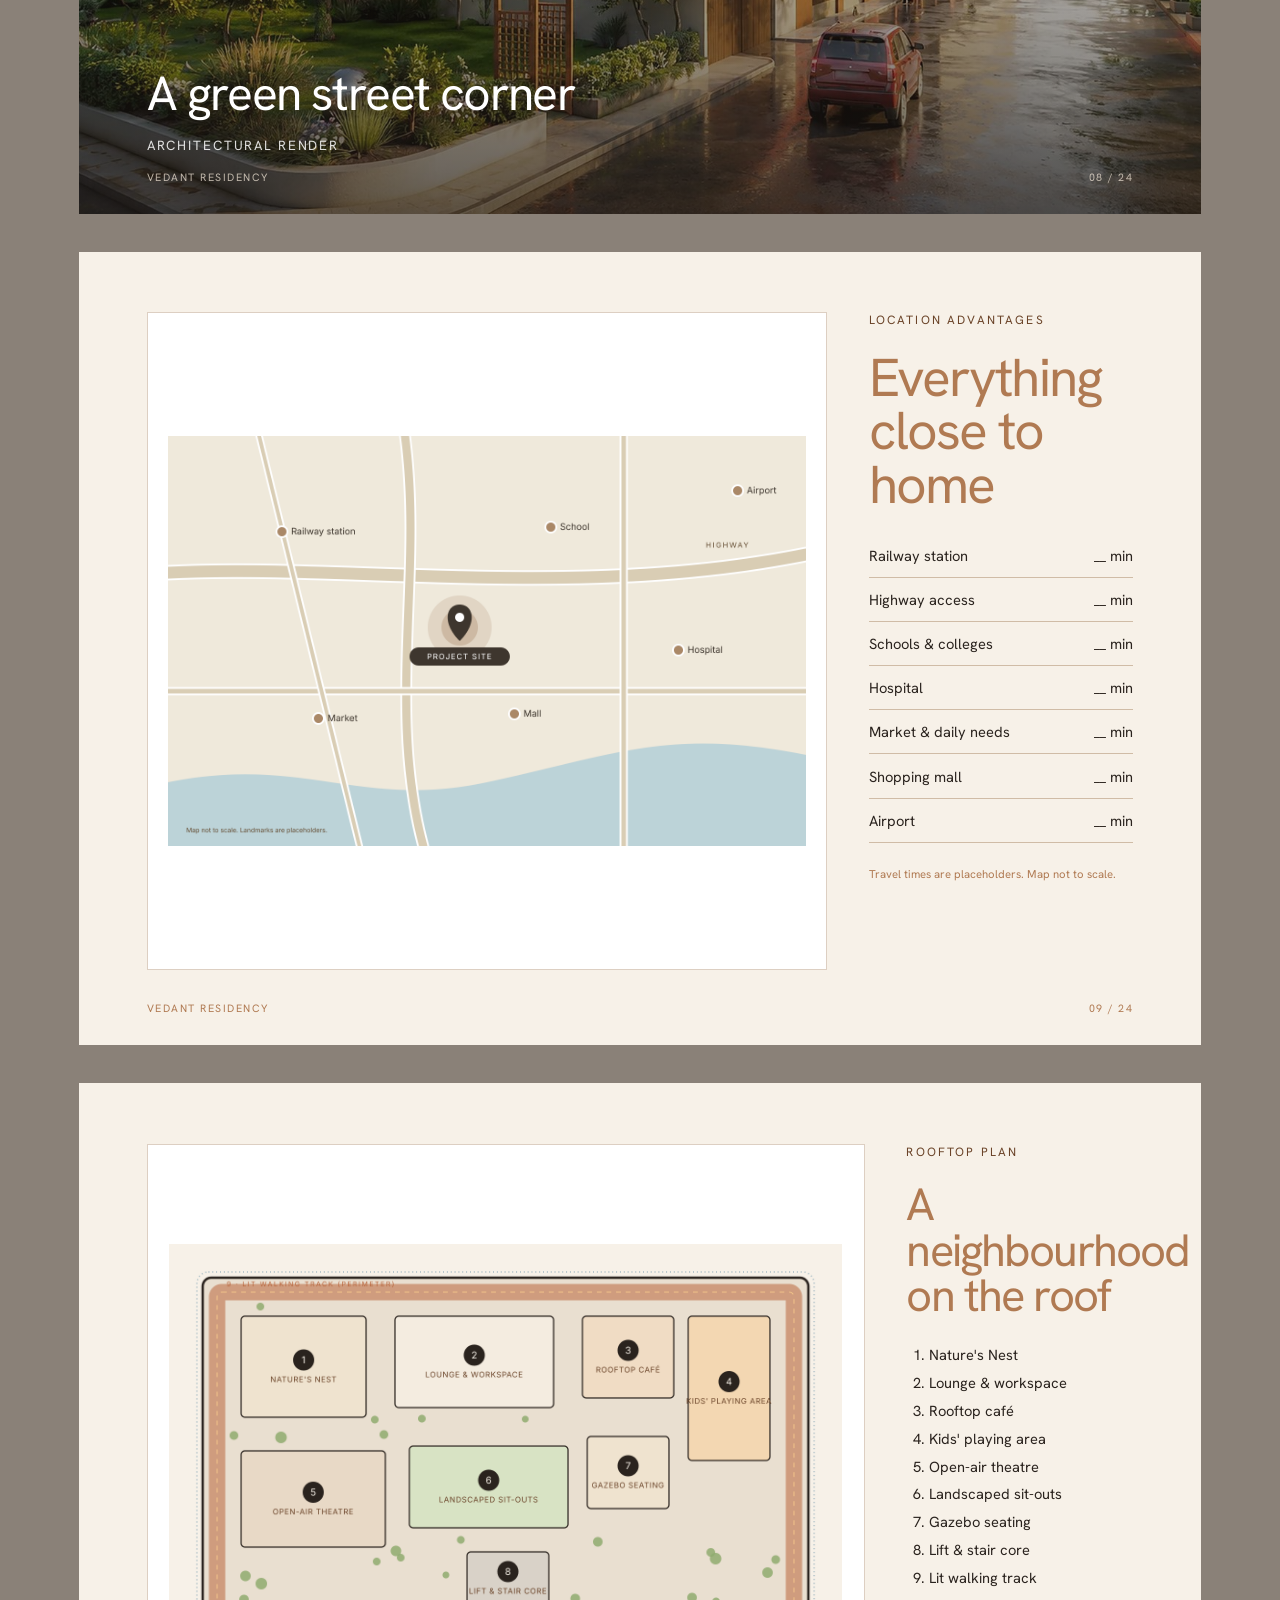
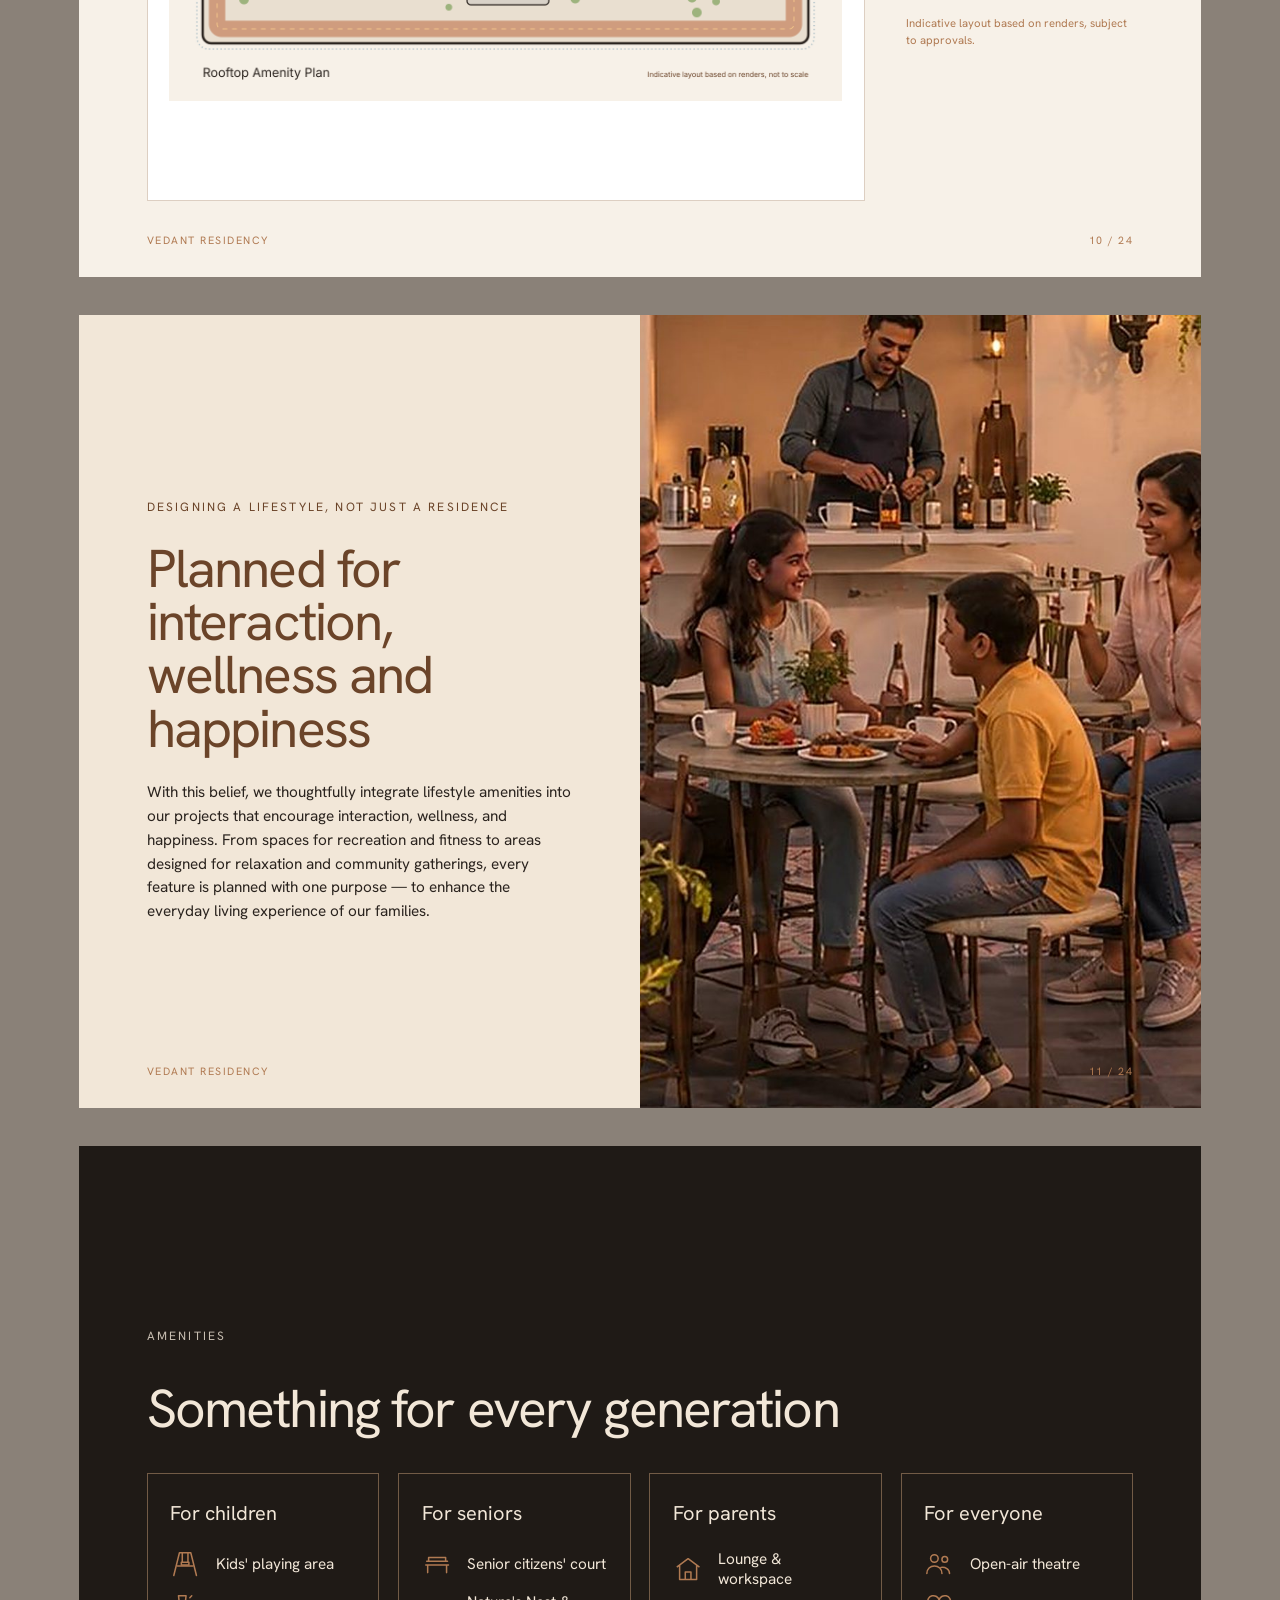
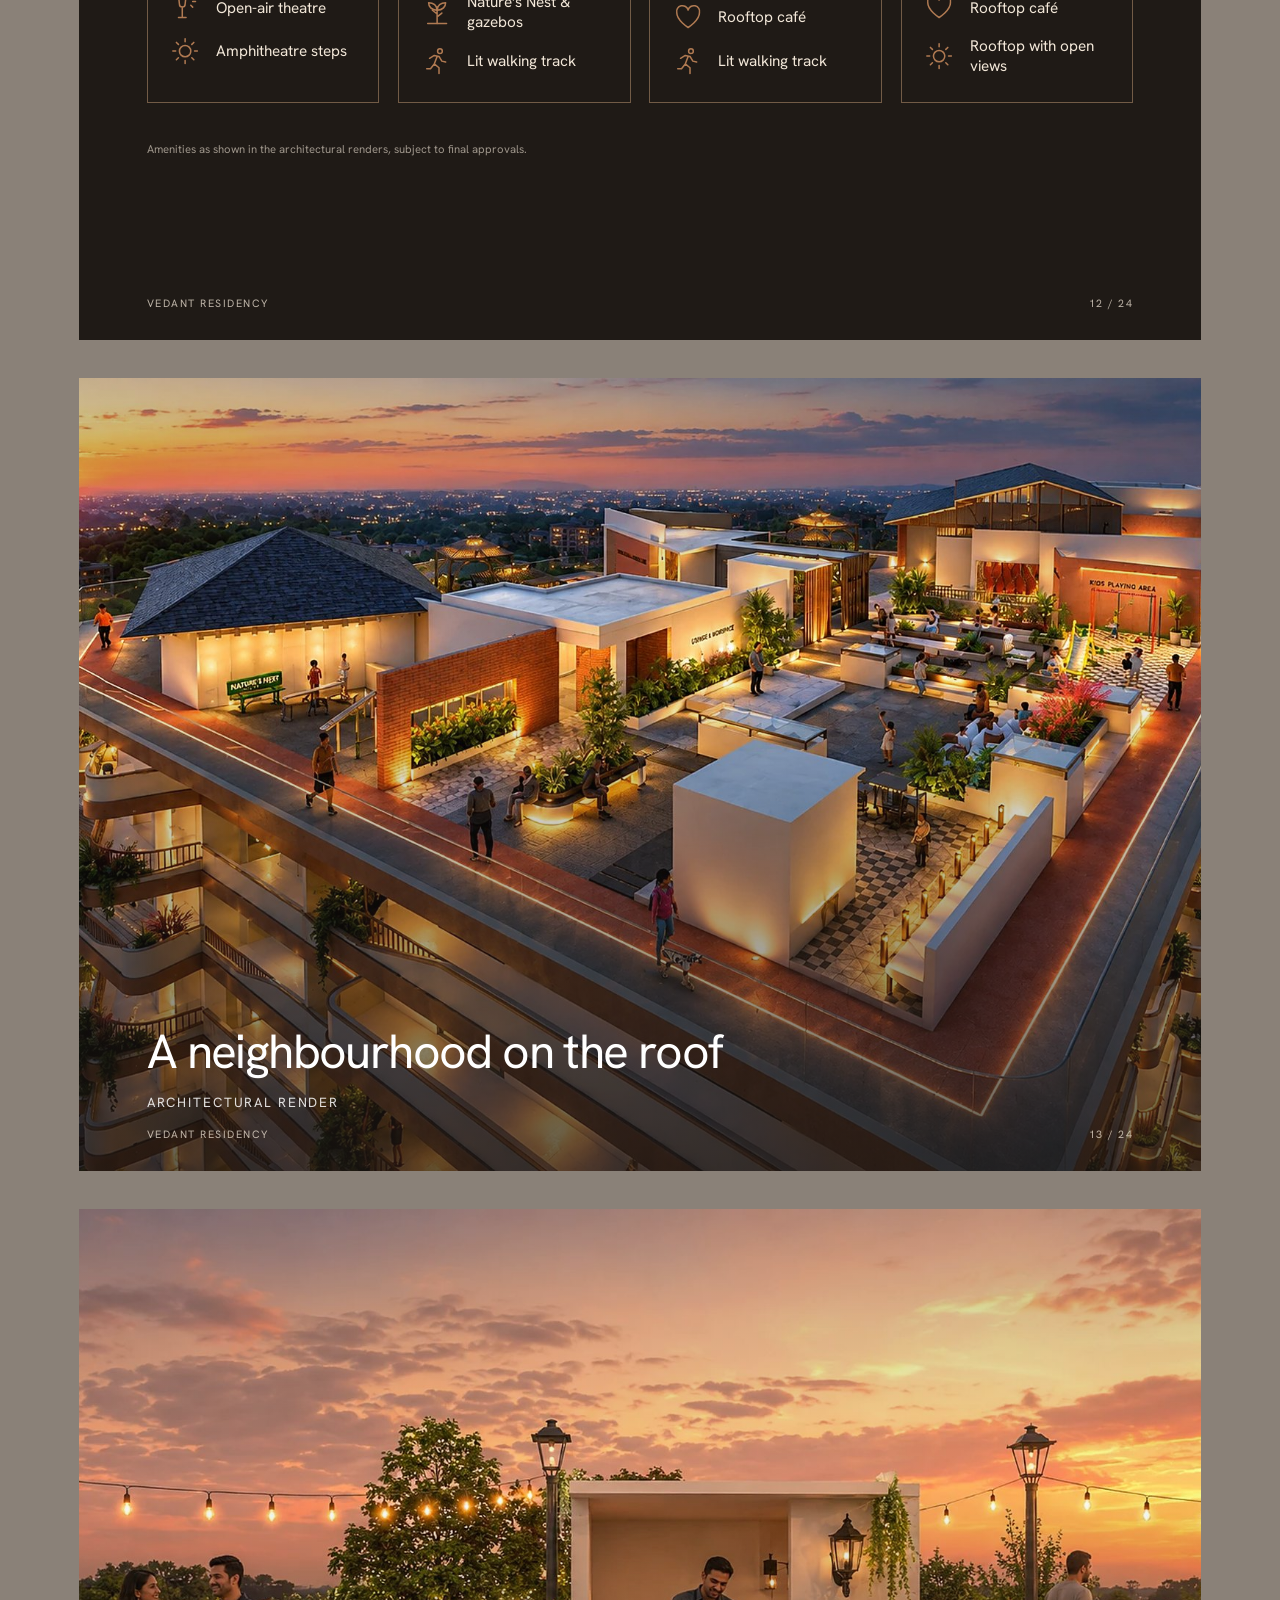
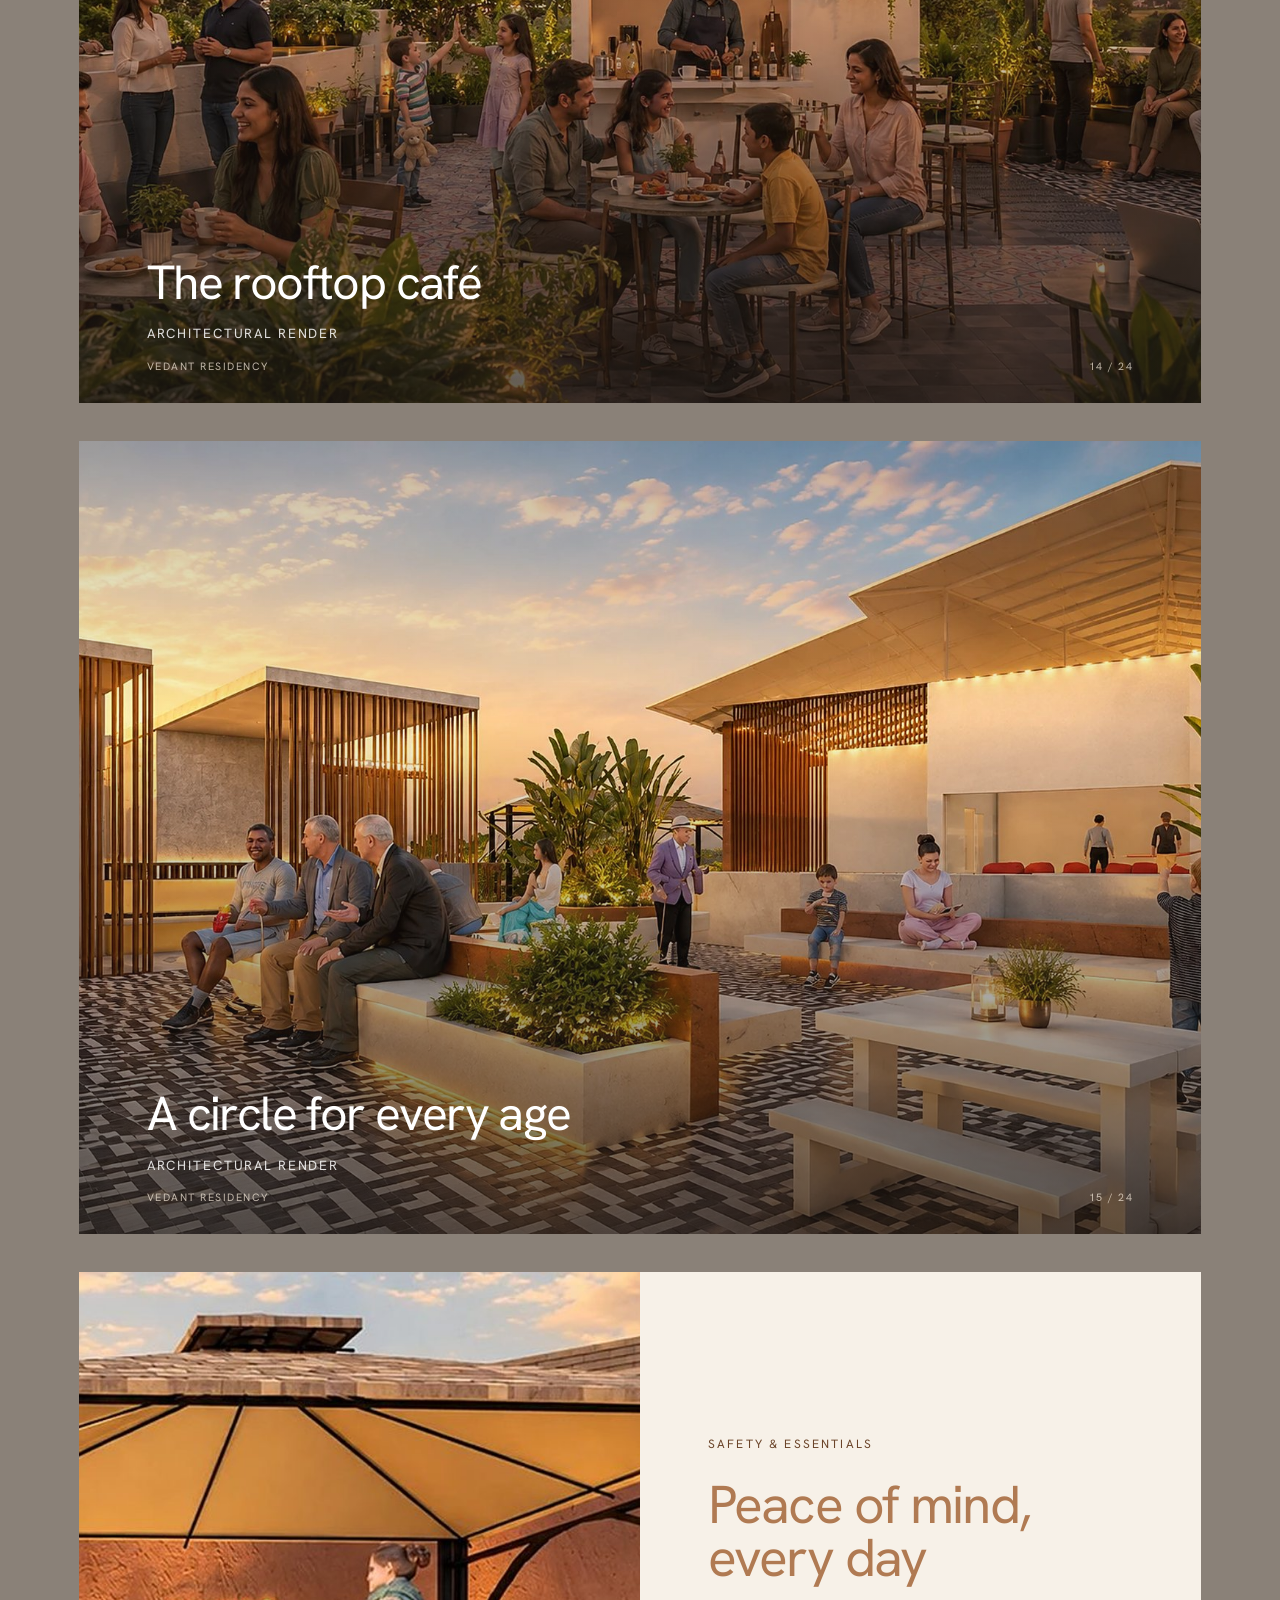
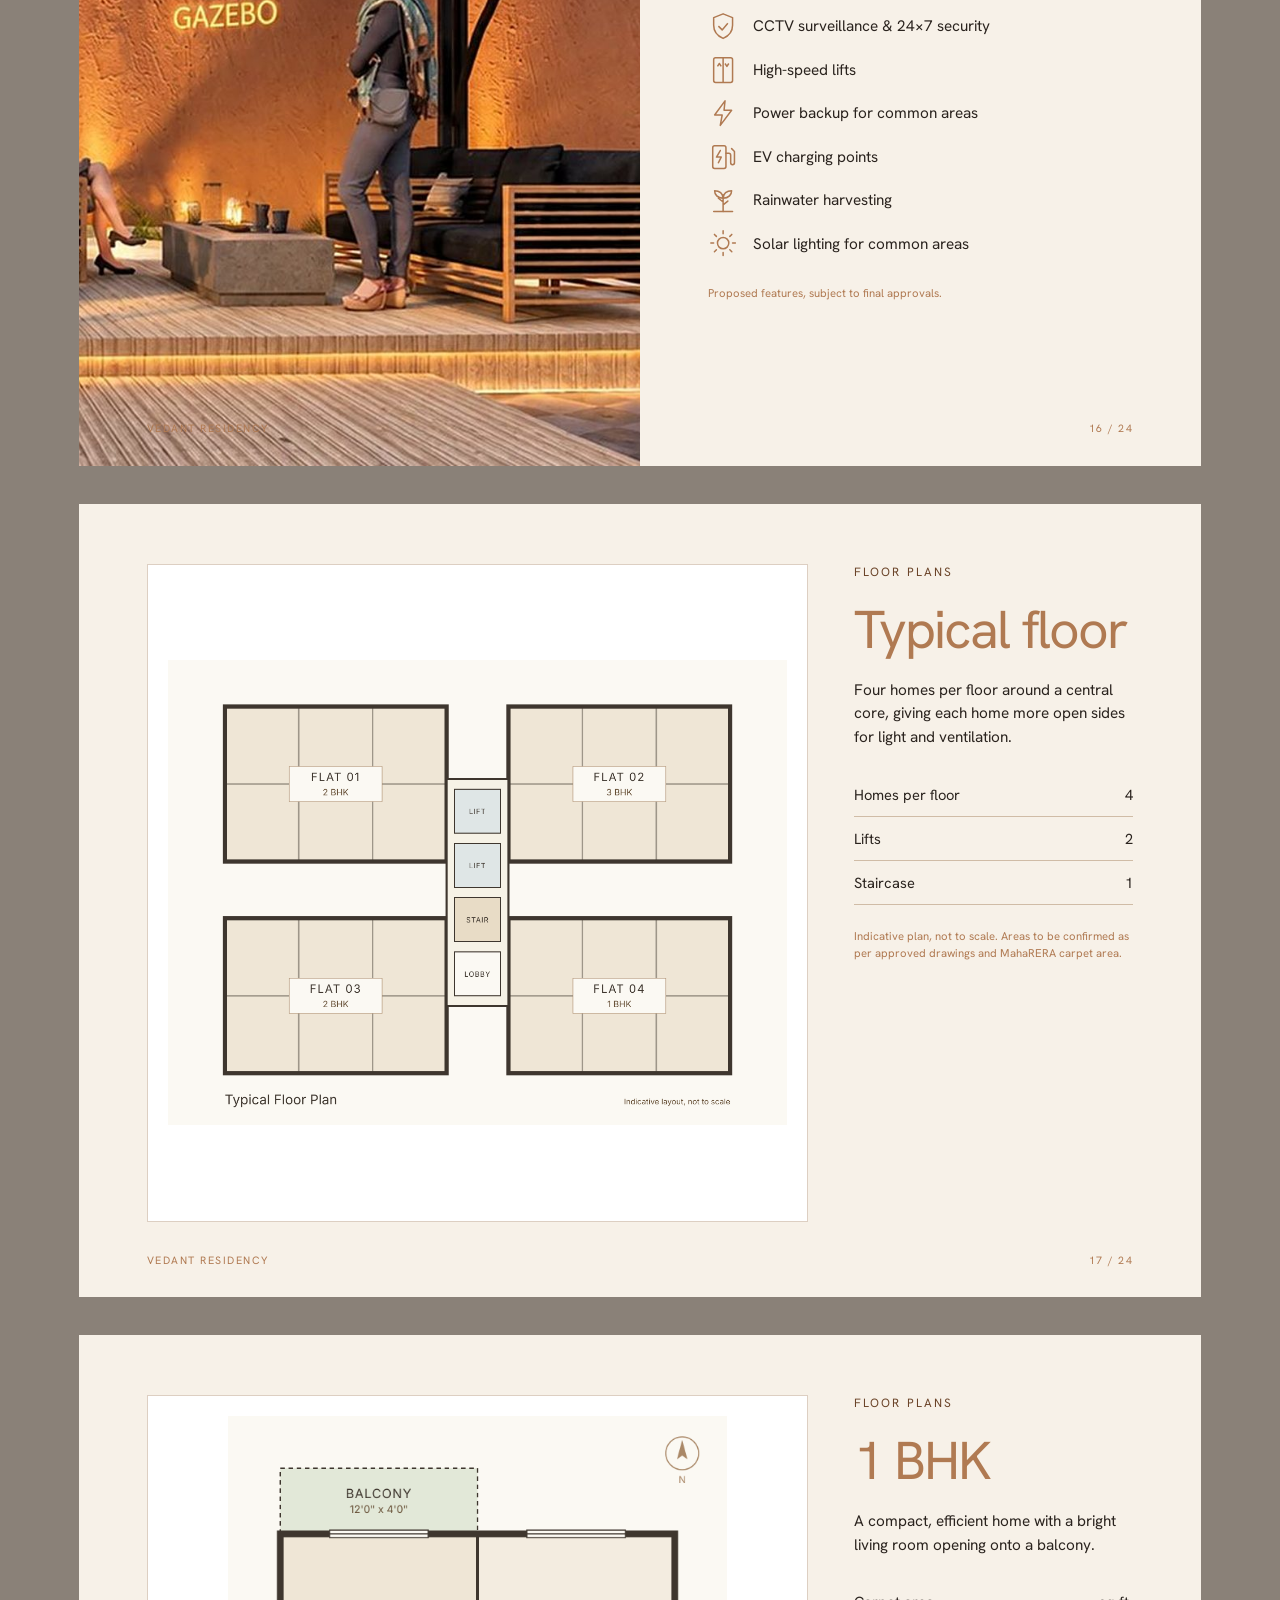
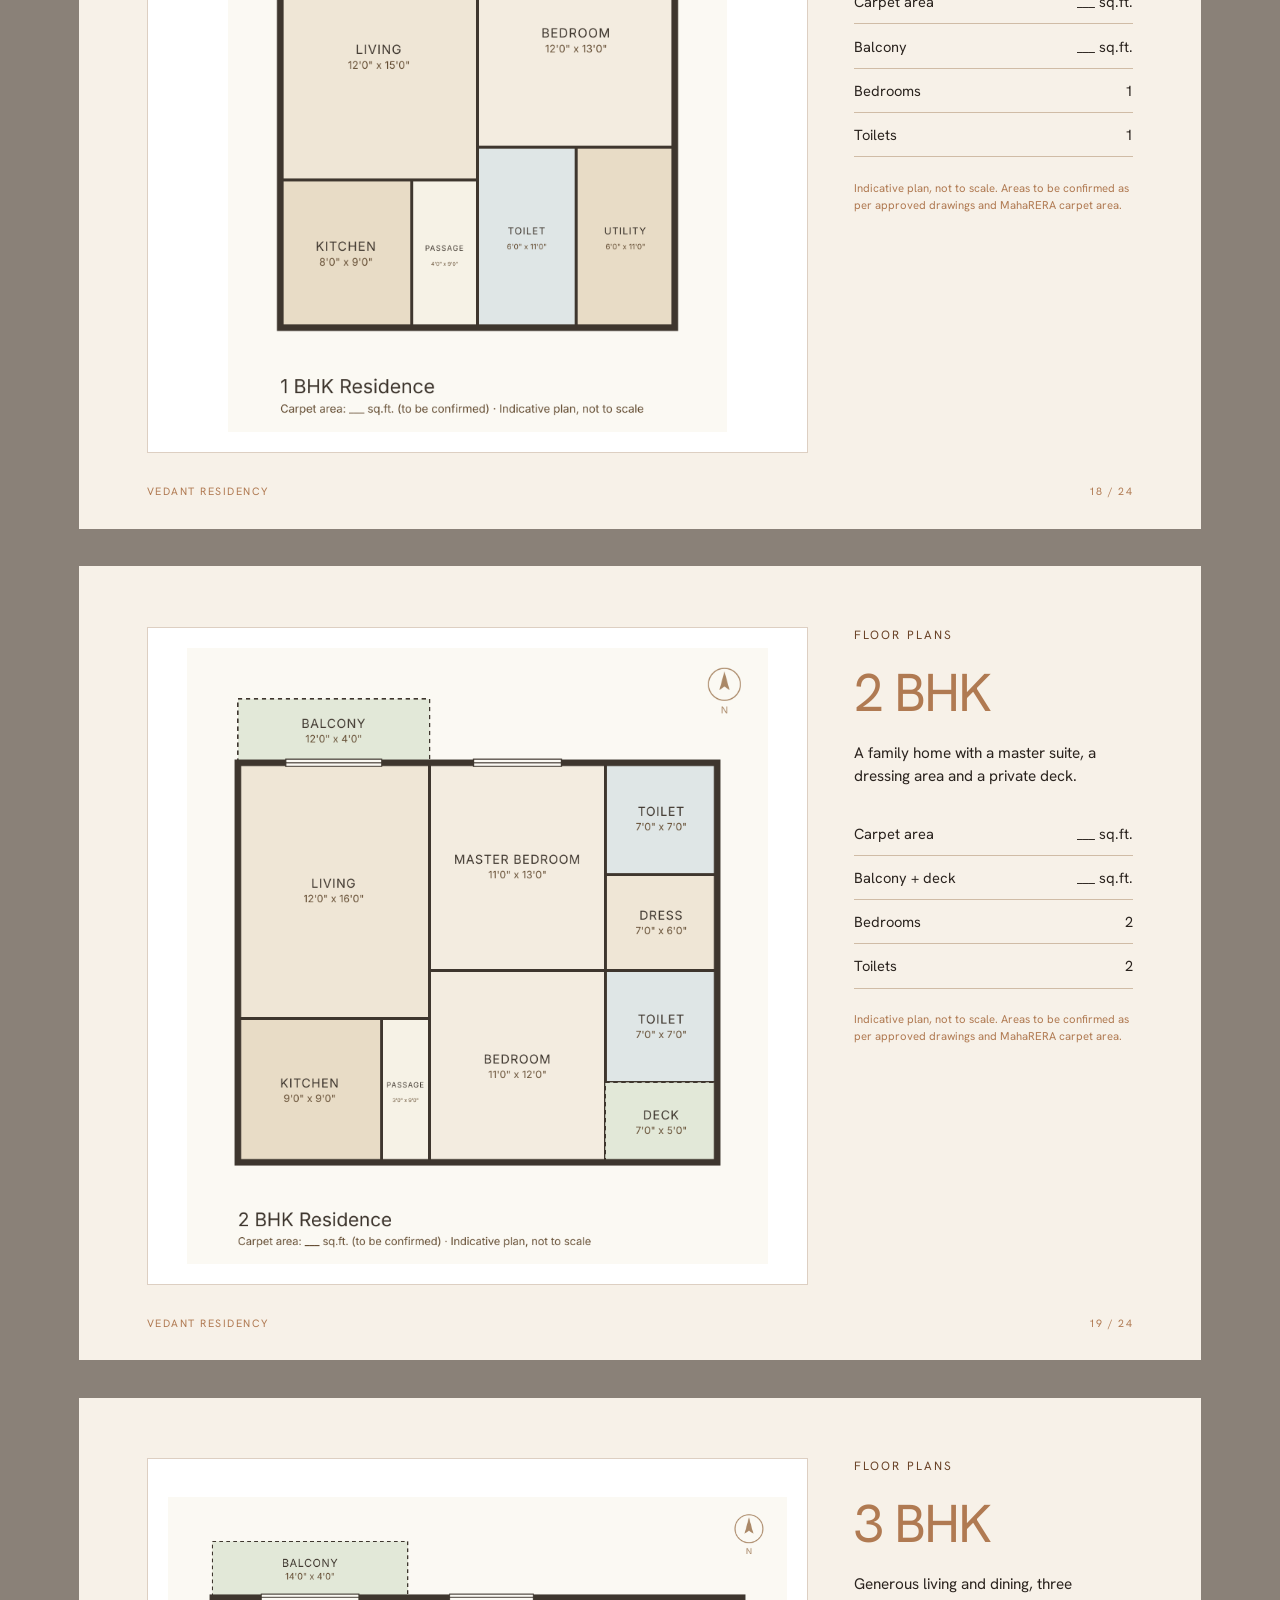
==== commit 6627789a: "Add day-to-dusk slider and five more renders - "Beautiful at every hour": the afternoon front render" ====
--- a/brochure/index.html
+++ b/brochure/index.html
@@ -101,7 +101,7 @@
 </div><div class="foot"><span>Vedant Residency</span><span>02 / 24</span></div></section><section class="page"><div class="split"><div class="txt"><p class="eyebrow">Our vision</p><h2 class="h2">Creating Spaces Where Life Feels Alive</h2>
 <p class="body">Vedant Developers and Builders was born from a simple yet powerful vision — to create living spaces where modern lifestyle blends beautifully with the harmony of nature, creating homes that feel truly alive.</p>
 <p class="body">A home is a place that becomes a part of our journey — almost like a family member that stays with us through every phase of life.</p></div>
-<div class="img"><img class="full" src="../images/photos/garden-path.jpg" alt=""></div></div><div class="foot"><span>Vedant Residency</span><span>03 / 24</span></div></section><section class="page"><div class="pad" style="display:grid;grid-template-columns:95mm 1fr;gap:12mm;align-items:center">
+<div class="img"><img class="full" src="../images/renders/sunset-steps.jpg" alt=""></div></div><div class="foot"><span>Vedant Residency</span><span>03 / 24</span></div></section><section class="page"><div class="pad" style="display:grid;grid-template-columns:95mm 1fr;gap:12mm;align-items:center">
 <div style="display:flex;flex-direction:column;gap:6mm"><p class="eyebrow">The founders</p><h2 class="h2">Personal involvement in every home</h2>
 <p class="body">Our journey is built on the foundation of trust, transparency, and an uncompromising commitment to quality. Every project we create carries our personal involvement, dedication, and heartfelt efforts because we understand the responsibility that comes with creating someone’s dream home.</p></div>
 <div style="display:grid;grid-template-columns:repeat(3,1fr);gap:5mm"><div style="background:var(--dark);height:96mm;padding:6mm;display:flex;flex-direction:column;justify-content:flex-end;position:relative"><span style="position:absolute;top:4mm;left:6mm;font-family:var(--s);font-style:italic;font-size:54pt;color:#b9643a;line-height:1">YP</span><p style="font-size:14pt;color:#fff">Yash Parab</p><p class="note" style="letter-spacing:.14em;text-transform:uppercase">Founder</p></div><div style="background:var(--dark);height:96mm;padding:6mm;display:flex;flex-direction:column;justify-content:flex-end;position:relative"><span style="position:absolute;top:4mm;left:6mm;font-family:var(--s);font-style:italic;font-size:54pt;color:#b9643a;line-height:1">PP</span><p style="font-size:14pt;color:#fff">Pandhari Parab</p><p class="note" style="letter-spacing:.14em;text-transform:uppercase">Founder</p></div><div style="background:var(--dark);height:96mm;padding:6mm;display:flex;flex-direction:column;justify-content:flex-end;position:relative"><span style="position:absolute;top:4mm;left:6mm;font-family:var(--s);font-style:italic;font-size:54pt;color:#b9643a;line-height:1">AP</span><p style="font-size:14pt;color:#fff">Aarti Parab</p><p class="note" style="letter-spacing:.14em;text-transform:uppercase">Founder</p></div></div></div><div class="foot"><span>Vedant Residency</span><span>04 / 24</span></div></section><section class="page dark light"><div class="pad" style="display:flex;flex-direction:column;justify-content:center;gap:9mm">
@@ -110,7 +110,7 @@
 <div class="grid4"><div class="card"><svg><use href="#a-senior"/></svg><h3>Senior citizens</h3><p>Where senior citizens can build friendships, share stories, celebrate memories, and enjoy a meaningful social life.</p></div><div class="card"><svg><use href="#a-kids"/></svg><h3>Children</h3><p>Where children grow in a positive, healthy, and nurturing environment surrounded by nature and a caring community.</p></div><div class="card"><svg><use href="#a-heart"/></svg><h3>Parents</h3><p>Where parents can return home after their busy schedules and experience peace, relaxation, and quality time with their loved ones.</p></div><div class="card"><svg><use href="#a-people"/></svg><h3>Neighbours</h3><p>Where neighbours become friends and a society transforms into an extended family.</p></div></div></div><div class="foot"><span>Vedant Residency</span><span>05 / 24</span></div></section><section class="page"><div class="split"><div class="img"><img class="full" src="../images/building/detail-facade.jpg" alt=""></div>
 <div class="txt"><p class="eyebrow">Project overview</p><h2 class="h2">A home that feels alive</h2>
 <p class="body">Vedant Residency brings together modern living and the calm of nature, with homes planned around light, air and greenery, and amenities for every generation of the family.</p>
-<table><tbody><tr><th>Project</th><td class="num">Vedant Residency</td></tr><tr><th>Configurations</th><td class="num">1, 2 &amp; 3 BHK</td></tr><tr><th>Towers</th><td class="num">To be confirmed</td></tr><tr><th>Location</th><td class="num">Your City</td></tr><tr><th>Possession</th><td class="num">To be announced</td></tr><tr><th>MahaRERA No.</th><td class="num">To be updated</td></tr></tbody></table></div></div><div class="foot"><span>Vedant Residency</span><span>06 / 24</span></div></section><section class="page light"><img class="full" src="../images/building/render.jpg" alt=""><div class="shade"></div><div class="cap"><h2>Your New Life, Elevated</h2><p>Architectural render</p></div><div class="foot"><span>Vedant Residency</span><span>07 / 24</span></div></section><section class="page light"><img class="full" src="../images/building/detail-balconies.jpg" alt=""><div class="shade"></div><div class="cap"><h2>Flowing balconies</h2><p>Architectural render · Detail</p></div><div class="foot"><span>Vedant Residency</span><span>08 / 24</span></div></section><section class="page"><div class="plan" style="width:180mm"><img src="plans/location-map.png" alt=""></div>
+<table><tbody><tr><th>Project</th><td class="num">Vedant Residency</td></tr><tr><th>Configurations</th><td class="num">1, 2 &amp; 3 BHK</td></tr><tr><th>Towers</th><td class="num">To be confirmed</td></tr><tr><th>Location</th><td class="num">Your City</td></tr><tr><th>Possession</th><td class="num">To be announced</td></tr><tr><th>MahaRERA No.</th><td class="num">To be updated</td></tr></tbody></table></div></div><div class="foot"><span>Vedant Residency</span><span>06 / 24</span></div></section><section class="page light"><img class="full" src="../images/building/render-day.jpg" alt=""><div class="shade"></div><div class="cap"><h2>Your New Life, Elevated</h2><p>Architectural render · Afternoon</p></div><div class="foot"><span>Vedant Residency</span><span>07 / 24</span></div></section><section class="page light"><img class="full" src="../images/renders/street-corner.jpg" alt=""><div class="shade"></div><div class="cap"><h2>A green street corner</h2><p>Architectural render</p></div><div class="foot"><span>Vedant Residency</span><span>08 / 24</span></div></section><section class="page"><div class="plan" style="width:180mm"><img src="plans/location-map.png" alt=""></div>
 <div class="side" style="width:70mm"><p class="eyebrow">Location advantages</p><h2 class="h2">Everything close to home</h2><table><tbody><tr><td>Railway station</td><td class="num">__ min</td></tr><tr><td>Highway access</td><td class="num">__ min</td></tr><tr><td>Schools &amp; colleges</td><td class="num">__ min</td></tr><tr><td>Hospital</td><td class="num">__ min</td></tr><tr><td>Market &amp; daily needs</td><td class="num">__ min</td></tr><tr><td>Shopping mall</td><td class="num">__ min</td></tr><tr><td>Airport</td><td class="num">__ min</td></tr></tbody></table>
 <p class="note">Travel times are placeholders. Map not to scale.</p></div><div class="foot"><span>Vedant Residency</span><span>09 / 24</span></div></section><section class="page"><div class="plan" style="width:190mm"><img src="plans/rooftop-plan.png" alt=""></div>
 <div class="side" style="width:60mm"><p class="eyebrow">Rooftop plan</p><h2 class="h2" style="font-size:34pt">A neighbourhood on the roof</h2>
@@ -118,8 +118,8 @@
 <h2 class="h2" style="color:var(--brown)">Planned for interaction, wellness and happiness</h2>
 <p class="body">With this belief, we thoughtfully integrate lifestyle amenities into our projects that encourage interaction, wellness, and happiness. From spaces for recreation and fitness to areas designed for relaxation and community gatherings, every feature is planned with one purpose — to enhance the everyday living experience of our families.</p></div>
 <div class="img"><img class="full" src="../images/renders/crop-cafe-family.jpg" alt=""></div></div><div class="foot"><span>Vedant Residency</span><span>11 / 24</span></div></section><section class="page dark light"><div class="pad" style="display:flex;flex-direction:column;justify-content:center;gap:10mm">
-<p class="eyebrow">Amenities</p><h2 class="h2" style="color:var(--cream)">Something for every generation</h2><div class="grid4" style="color:var(--cream)"><div class="card"><h3 style="margin:0 0 6mm">For children</h3><ul class="ic"><li><svg><use href="#a-kids"/></svg>Kids' playing area</li><li><svg><use href="#a-party"/></svg>Open-air theatre</li><li><svg><use href="#a-garden"/></svg>Landscaped sit-outs</li></ul></div><div class="card"><h3 style="margin:0 0 6mm">For seniors</h3><ul class="ic"><li><svg><use href="#a-garden"/></svg>Nature's Nest</li><li><svg><use href="#a-jog"/></svg>Lit walking track</li><li><svg><use href="#a-senior"/></svg>Gazebo seating</li></ul></div><div class="card"><h3 style="margin:0 0 6mm">For parents</h3><ul class="ic"><li><svg><use href="#a-club"/></svg>Lounge &amp; workspace</li><li><svg><use href="#a-heart"/></svg>Rooftop café</li><li><svg><use href="#a-jog"/></svg>Lit walking track</li></ul></div><div class="card"><h3 style="margin:0 0 6mm">For everyone</h3><ul class="ic"><li><svg><use href="#a-people"/></svg>Open-air theatre</li><li><svg><use href="#a-heart"/></svg>Rooftop café</li><li><svg><use href="#a-sun"/></svg>Rooftop with open views</li></ul></div></div>
-<p class="note" style="color:var(--cream);opacity:.6">Amenities as shown in the architectural renders, subject to final approvals.</p></div><div class="foot"><span>Vedant Residency</span><span>12 / 24</span></div></section><section class="page light"><img class="full" src="../images/renders/rooftop-aerial.jpg" alt=""><div class="shade"></div><div class="cap"><h2>A neighbourhood on the roof</h2><p>Architectural render</p></div><div class="foot"><span>Vedant Residency</span><span>13 / 24</span></div></section><section class="page light"><img class="full" src="../images/renders/rooftop-cafe.jpg" alt=""><div class="shade"></div><div class="cap"><h2>The rooftop café</h2><p>Architectural render</p></div><div class="foot"><span>Vedant Residency</span><span>14 / 24</span></div></section><section class="page light"><img class="full" src="../images/renders/open-air-theatre.jpg" alt=""><div class="shade"></div><div class="cap"><h2>Open-air theatre</h2><p>Architectural render</p></div><div class="foot"><span>Vedant Residency</span><span>15 / 24</span></div></section><section class="page"><div class="split"><div class="img"><img class="full" src="../images/renders/crop-kids-area.jpg" alt=""></div>
+<p class="eyebrow">Amenities</p><h2 class="h2" style="color:var(--cream)">Something for every generation</h2><div class="grid4" style="color:var(--cream)"><div class="card"><h3 style="margin:0 0 6mm">For children</h3><ul class="ic"><li><svg><use href="#a-kids"/></svg>Kids' playing area</li><li><svg><use href="#a-party"/></svg>Open-air theatre</li><li><svg><use href="#a-sun"/></svg>Amphitheatre steps</li></ul></div><div class="card"><h3 style="margin:0 0 6mm">For seniors</h3><ul class="ic"><li><svg><use href="#a-senior"/></svg>Senior citizens' court</li><li><svg><use href="#a-garden"/></svg>Nature's Nest &amp; gazebos</li><li><svg><use href="#a-jog"/></svg>Lit walking track</li></ul></div><div class="card"><h3 style="margin:0 0 6mm">For parents</h3><ul class="ic"><li><svg><use href="#a-club"/></svg>Lounge &amp; workspace</li><li><svg><use href="#a-heart"/></svg>Rooftop café</li><li><svg><use href="#a-jog"/></svg>Lit walking track</li></ul></div><div class="card"><h3 style="margin:0 0 6mm">For everyone</h3><ul class="ic"><li><svg><use href="#a-people"/></svg>Open-air theatre</li><li><svg><use href="#a-heart"/></svg>Rooftop café</li><li><svg><use href="#a-sun"/></svg>Rooftop with open views</li></ul></div></div>
+<p class="note" style="color:var(--cream);opacity:.6">Amenities as shown in the architectural renders, subject to final approvals.</p></div><div class="foot"><span>Vedant Residency</span><span>12 / 24</span></div></section><section class="page light"><img class="full" src="../images/renders/rooftop-aerial.jpg" alt=""><div class="shade"></div><div class="cap"><h2>A neighbourhood on the roof</h2><p>Architectural render</p></div><div class="foot"><span>Vedant Residency</span><span>13 / 24</span></div></section><section class="page light"><img class="full" src="../images/renders/rooftop-cafe.jpg" alt=""><div class="shade"></div><div class="cap"><h2>The rooftop café</h2><p>Architectural render</p></div><div class="foot"><span>Vedant Residency</span><span>14 / 24</span></div></section><section class="page light"><img class="full" src="../images/renders/seniors-court.jpg" alt=""><div class="shade"></div><div class="cap"><h2>A circle for every age</h2><p>Architectural render</p></div><div class="foot"><span>Vedant Residency</span><span>15 / 24</span></div></section><section class="page"><div class="split"><div class="img"><img class="full" src="../images/renders/crop-gazebo.jpg" alt=""></div>
 <div class="txt"><p class="eyebrow">Safety &amp; essentials</p><h2 class="h2">Peace of mind, every day</h2><ul class="ic"><li><svg><use href="#a-shield"/></svg>CCTV surveillance &amp; 24×7 security</li><li><svg><use href="#a-lift"/></svg>High-speed lifts</li><li><svg><use href="#a-power"/></svg>Power backup for common areas</li><li><svg><use href="#a-ev"/></svg>EV charging points</li><li><svg><use href="#a-garden"/></svg>Rainwater harvesting</li><li><svg><use href="#a-sun"/></svg>Solar lighting for common areas</li></ul>
 <p class="note">Proposed features, subject to final approvals.</p></div></div><div class="foot"><span>Vedant Residency</span><span>16 / 24</span></div></section><section class="page"><div class="plan"><img src="plans/typical-floor.png" alt=""></div>
 <div class="side"><p class="eyebrow">Floor plans</p><h2 class="h2">Typical floor</h2><p class="body">Four homes per floor around a central core, giving each home more open sides for light and ventilation.</p>
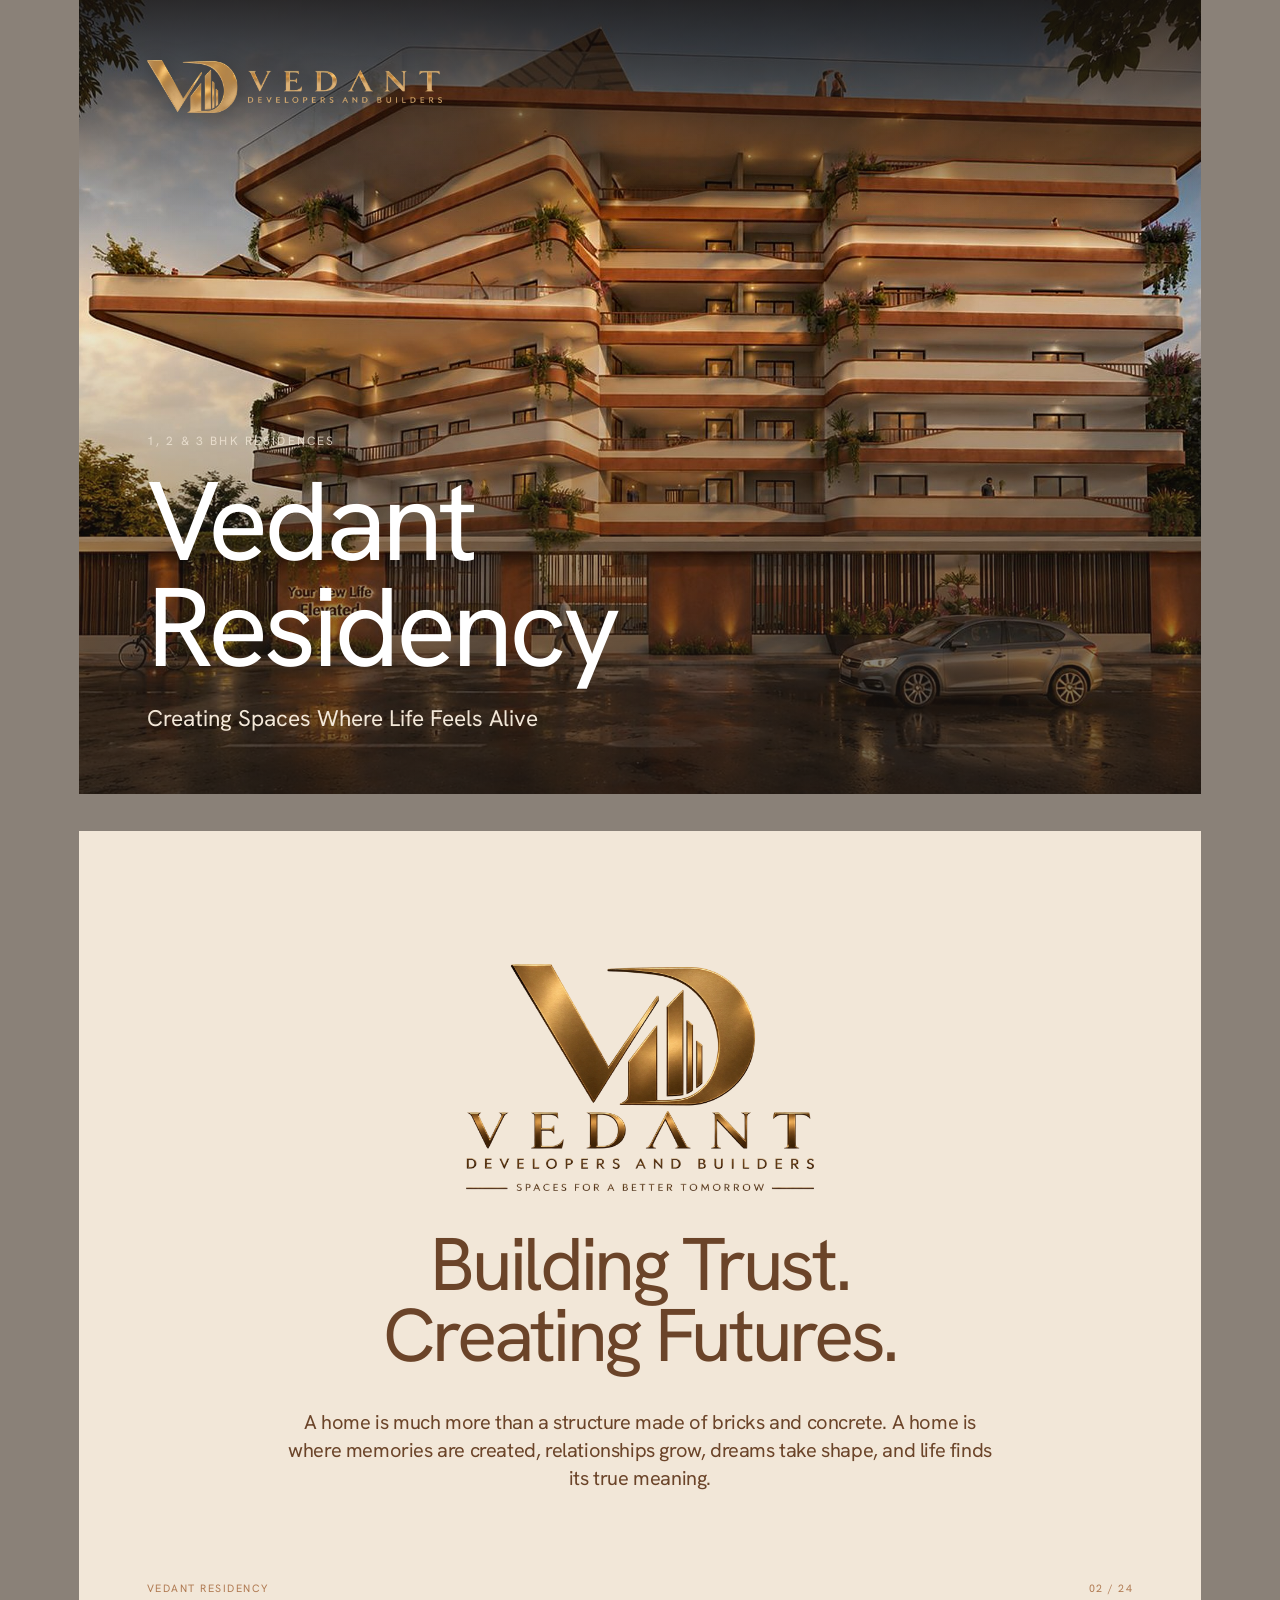
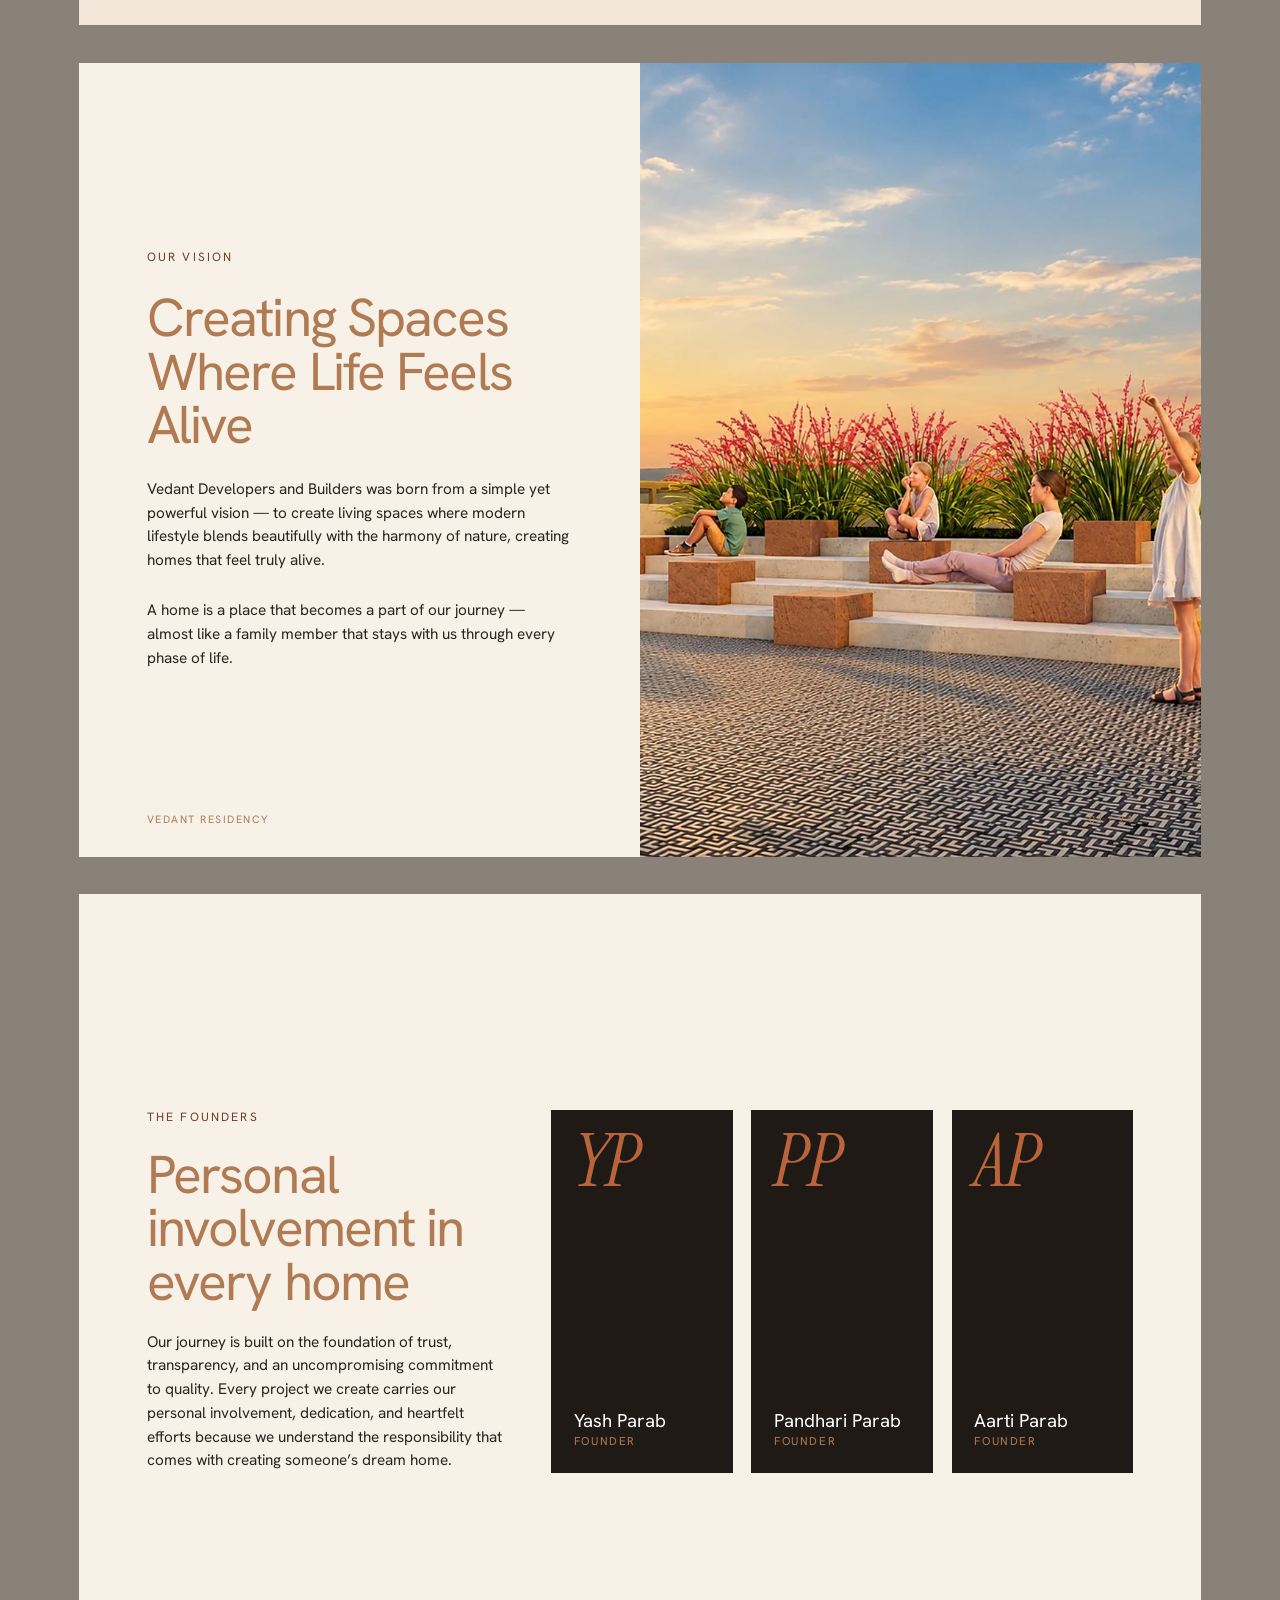
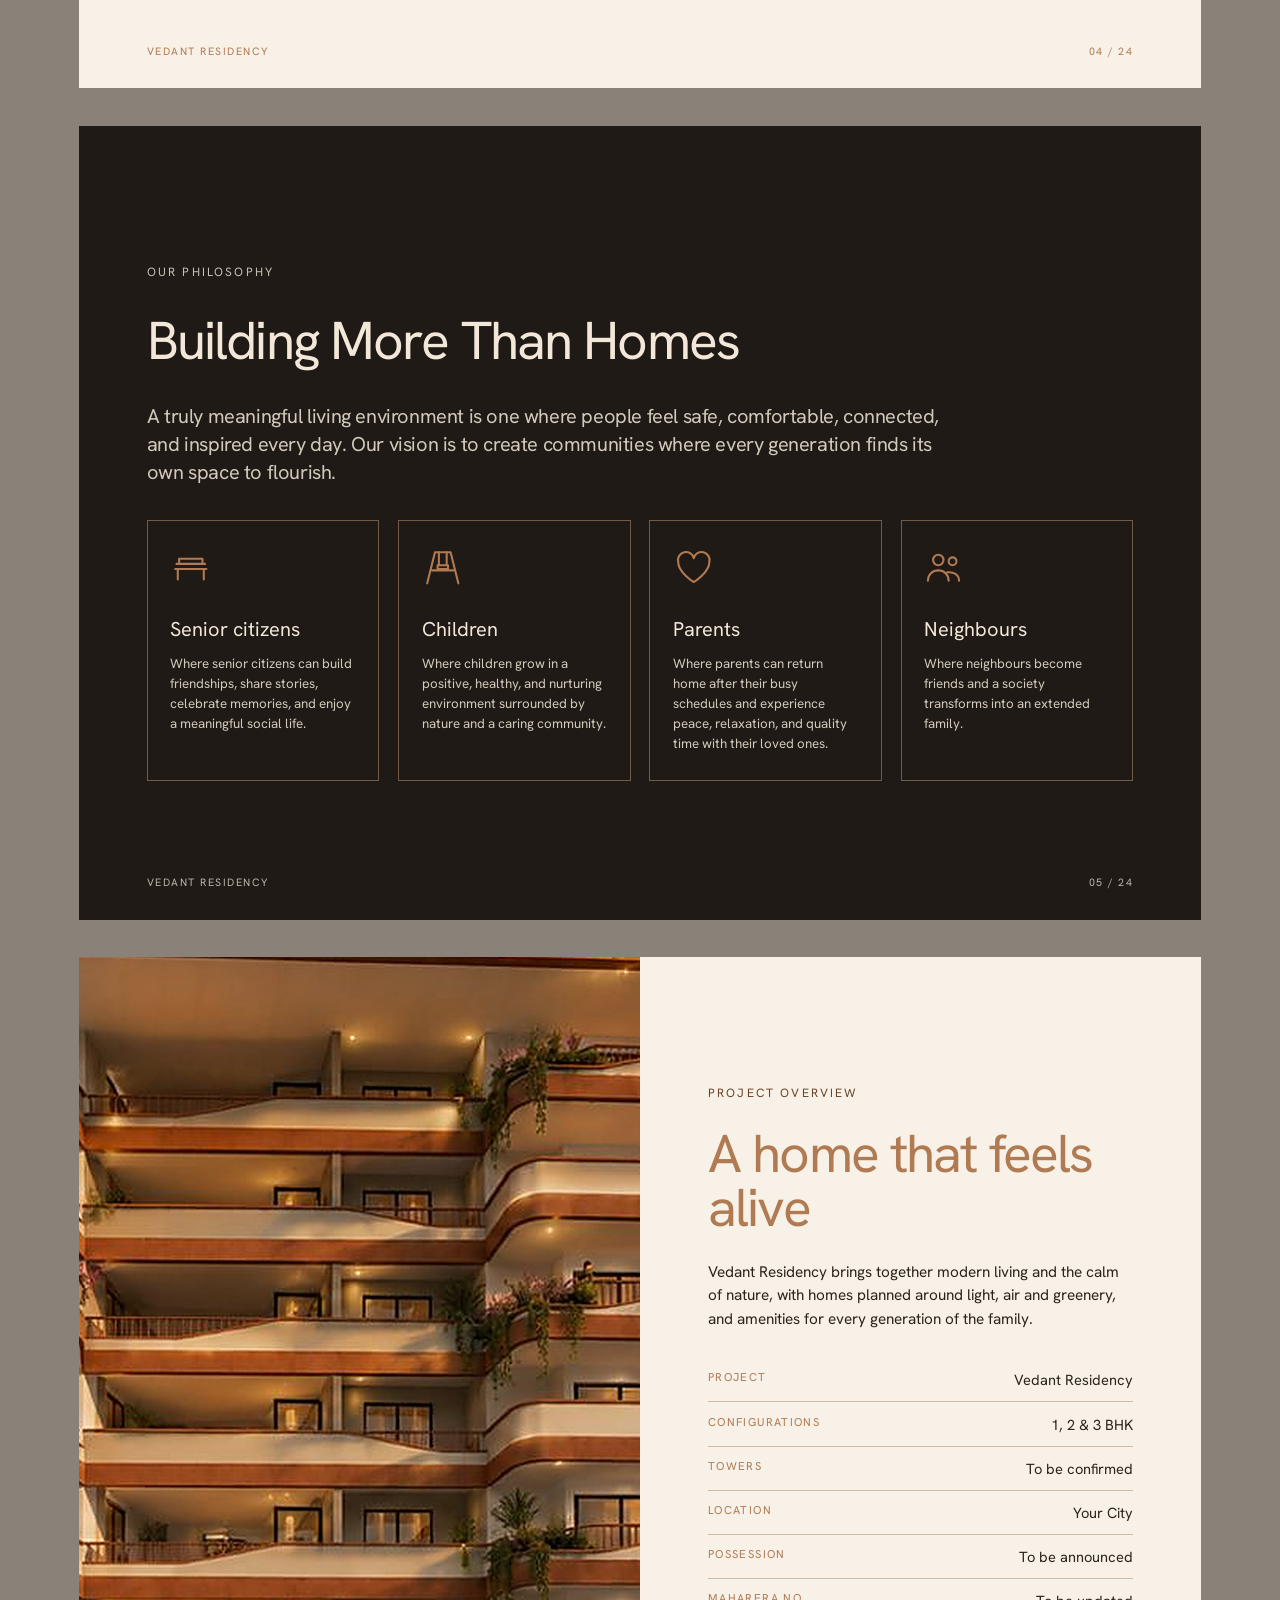
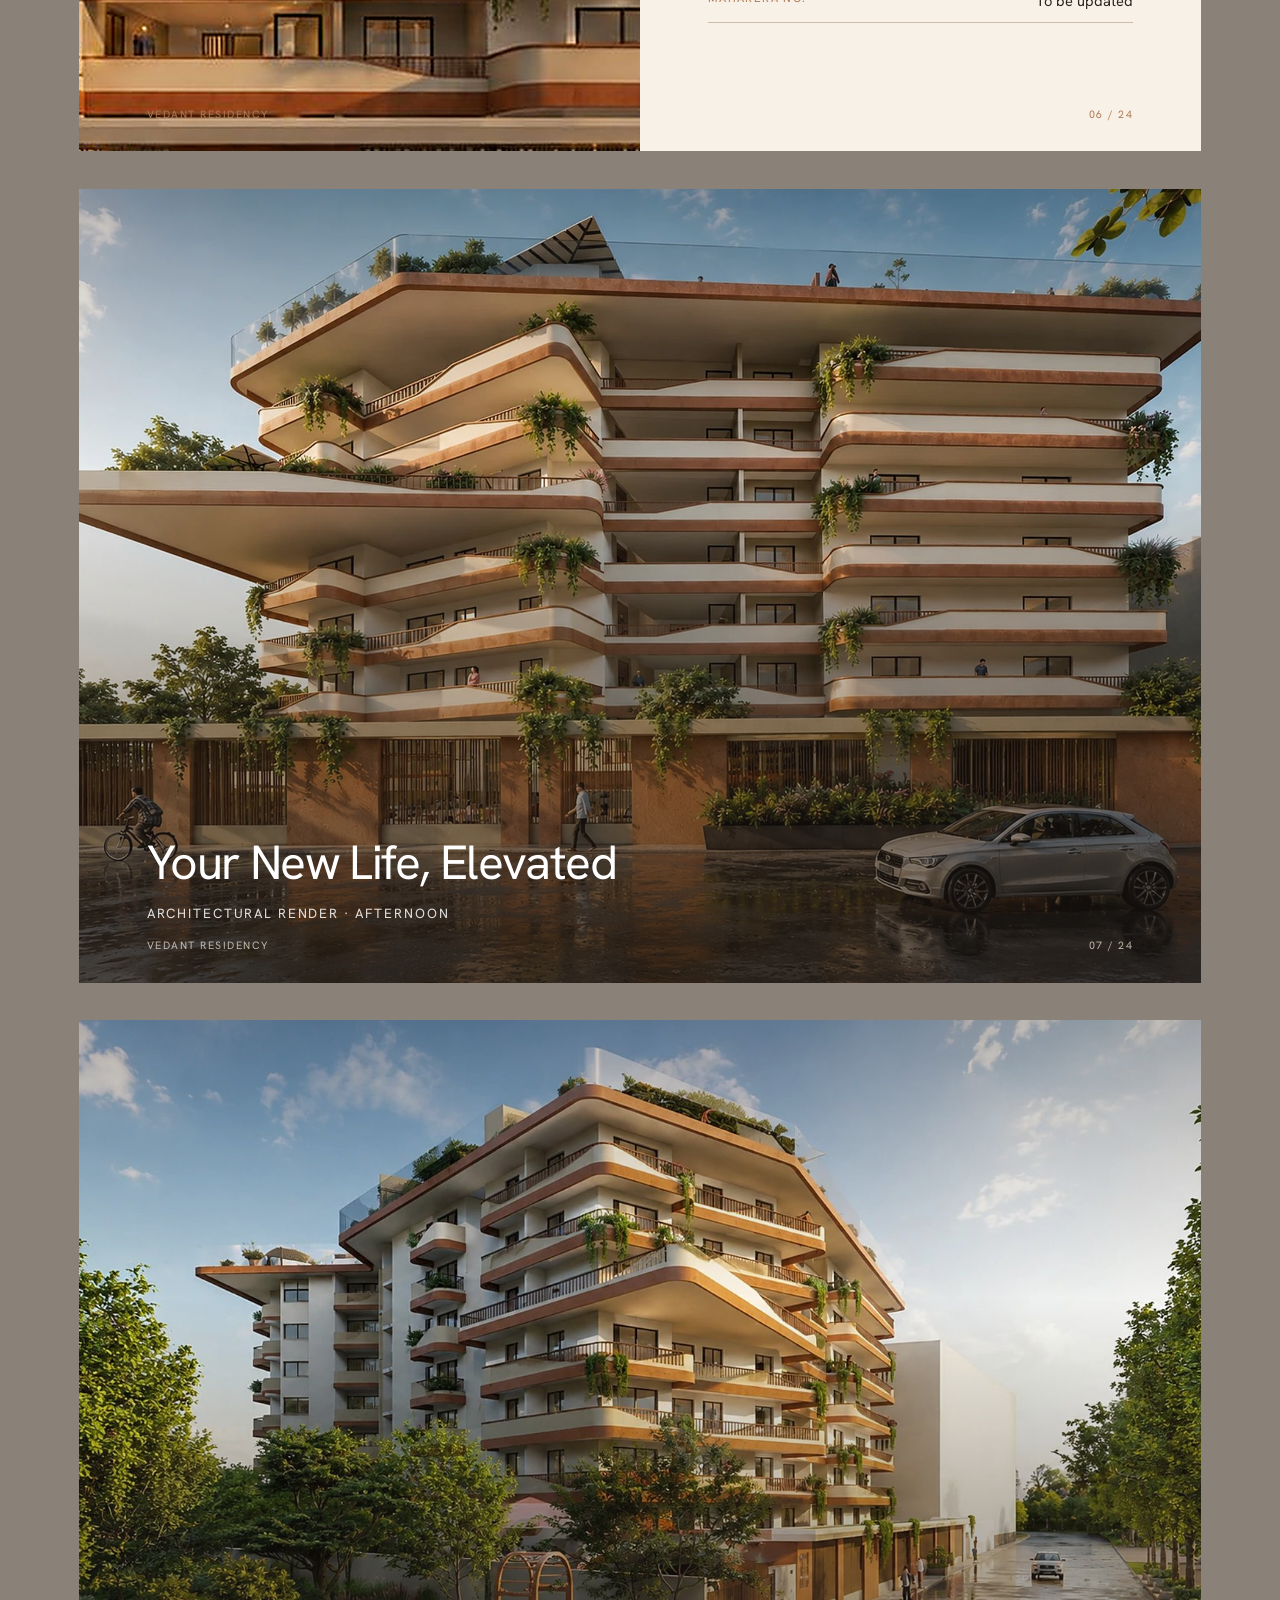
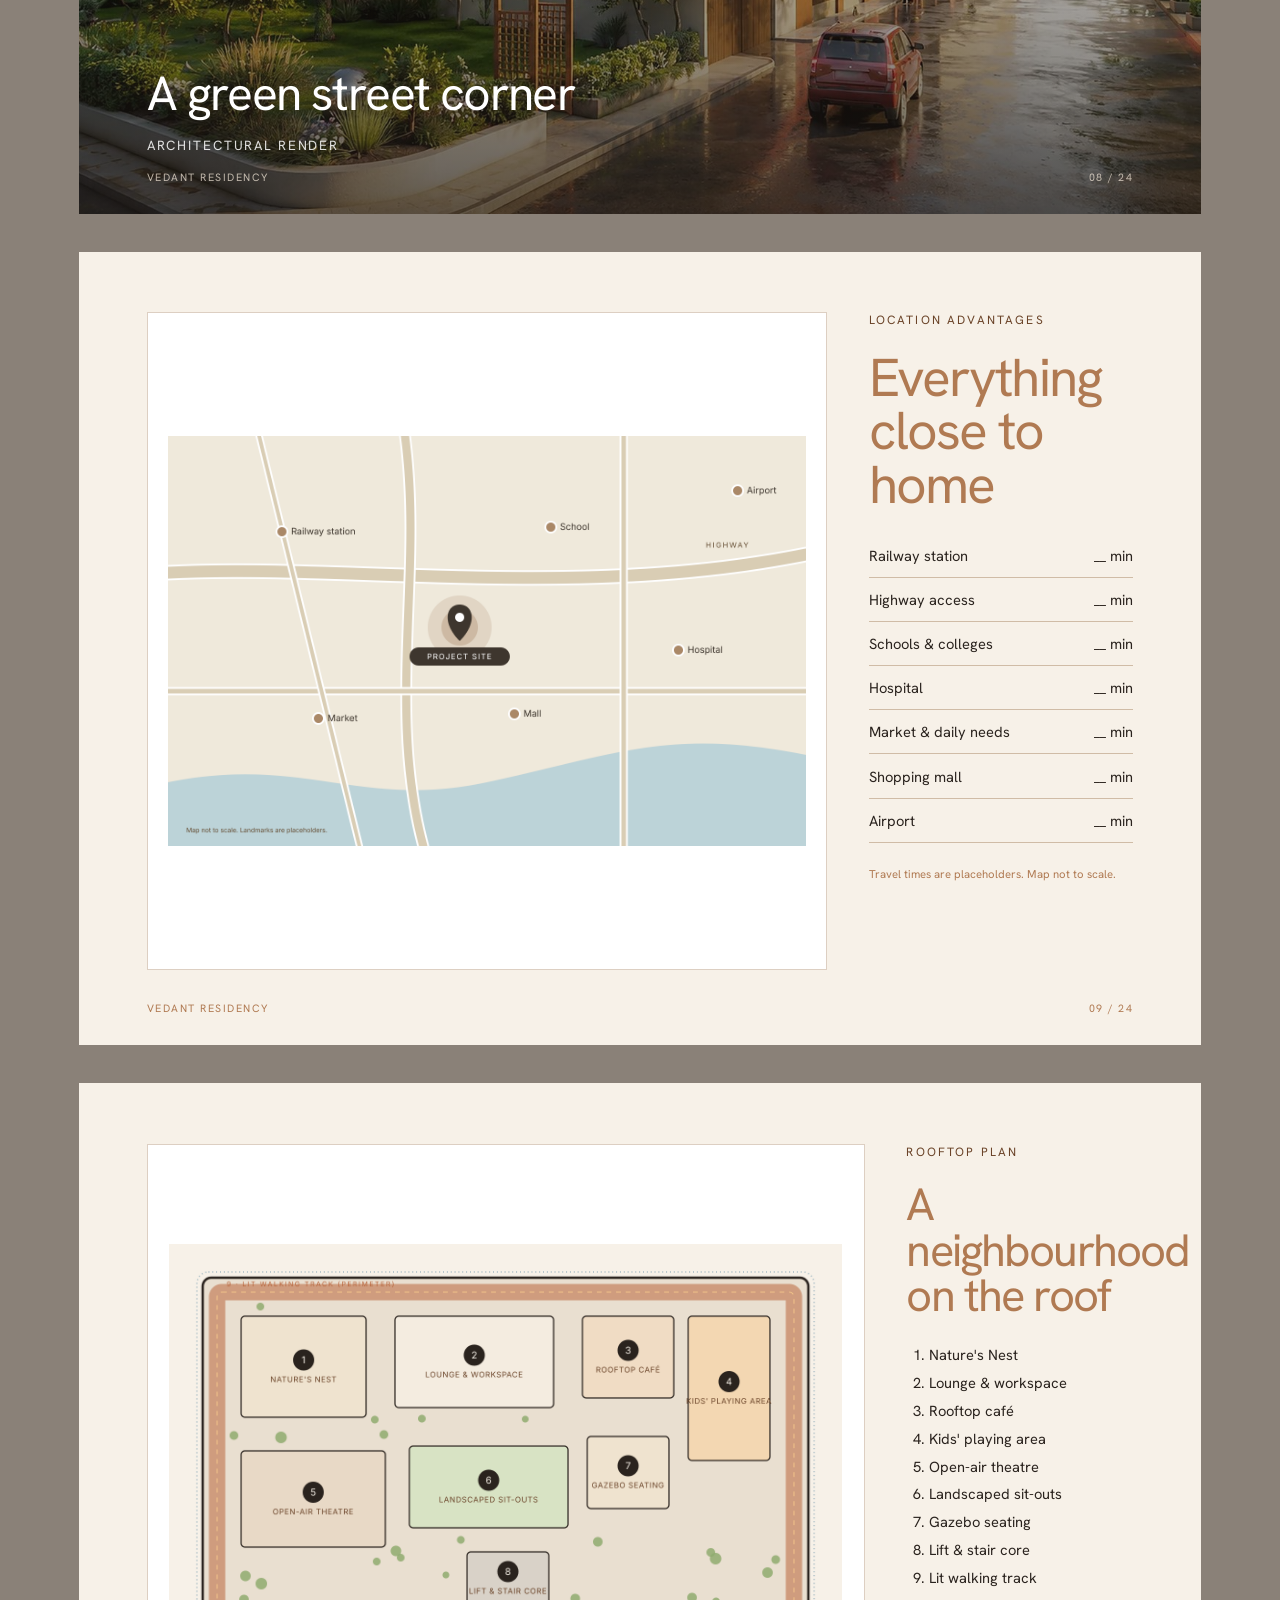
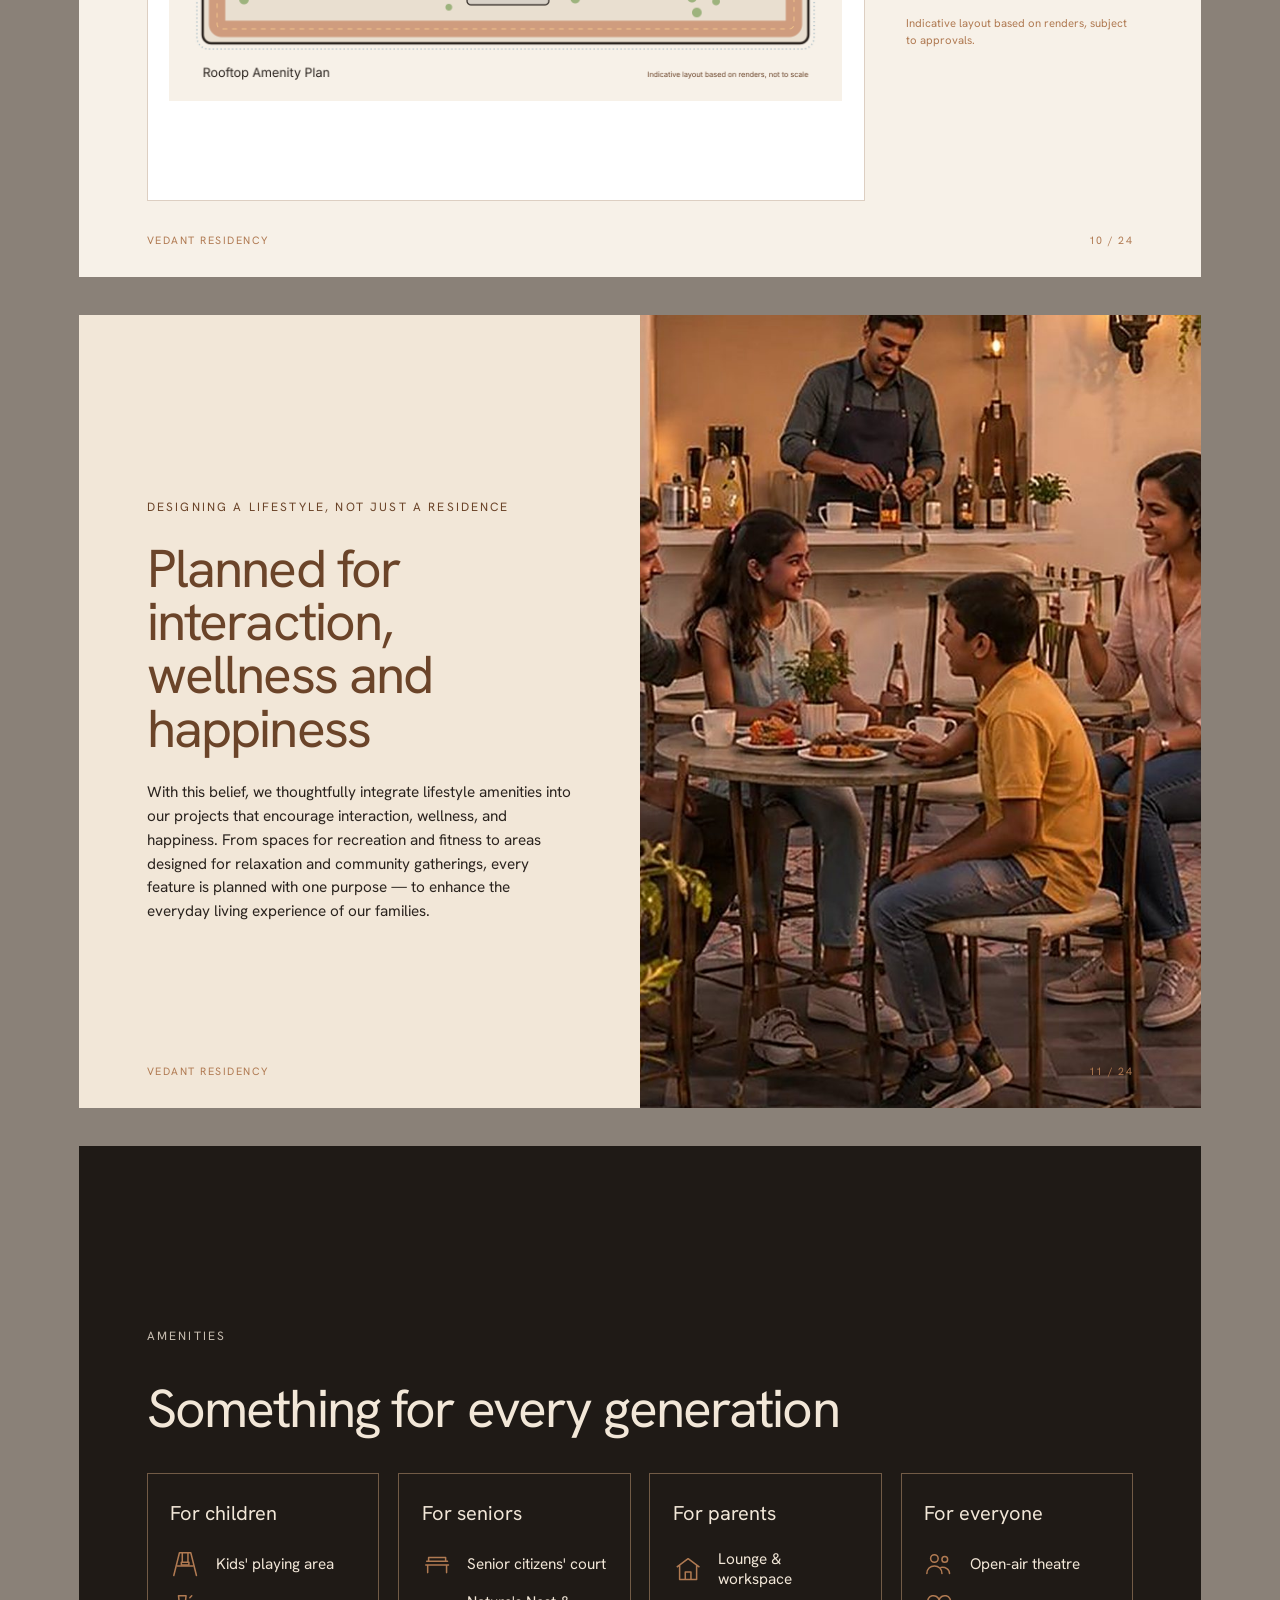
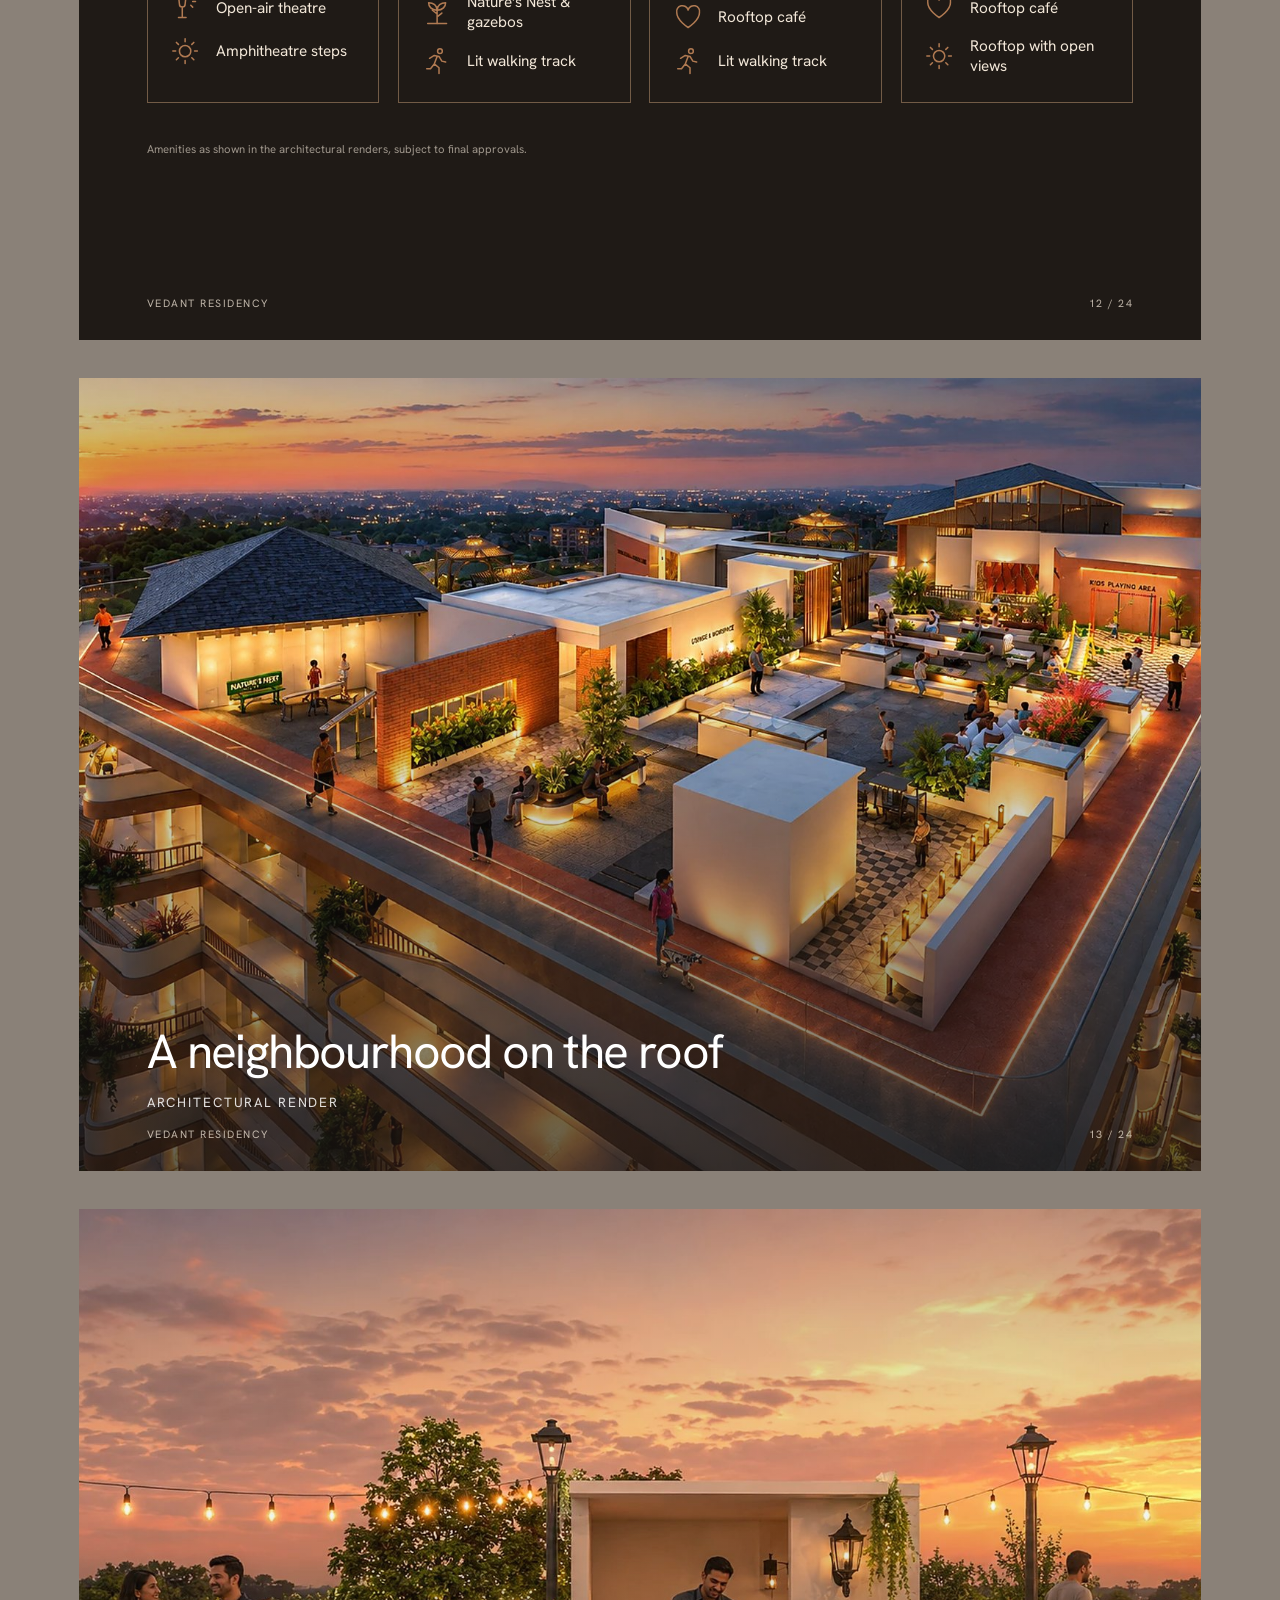
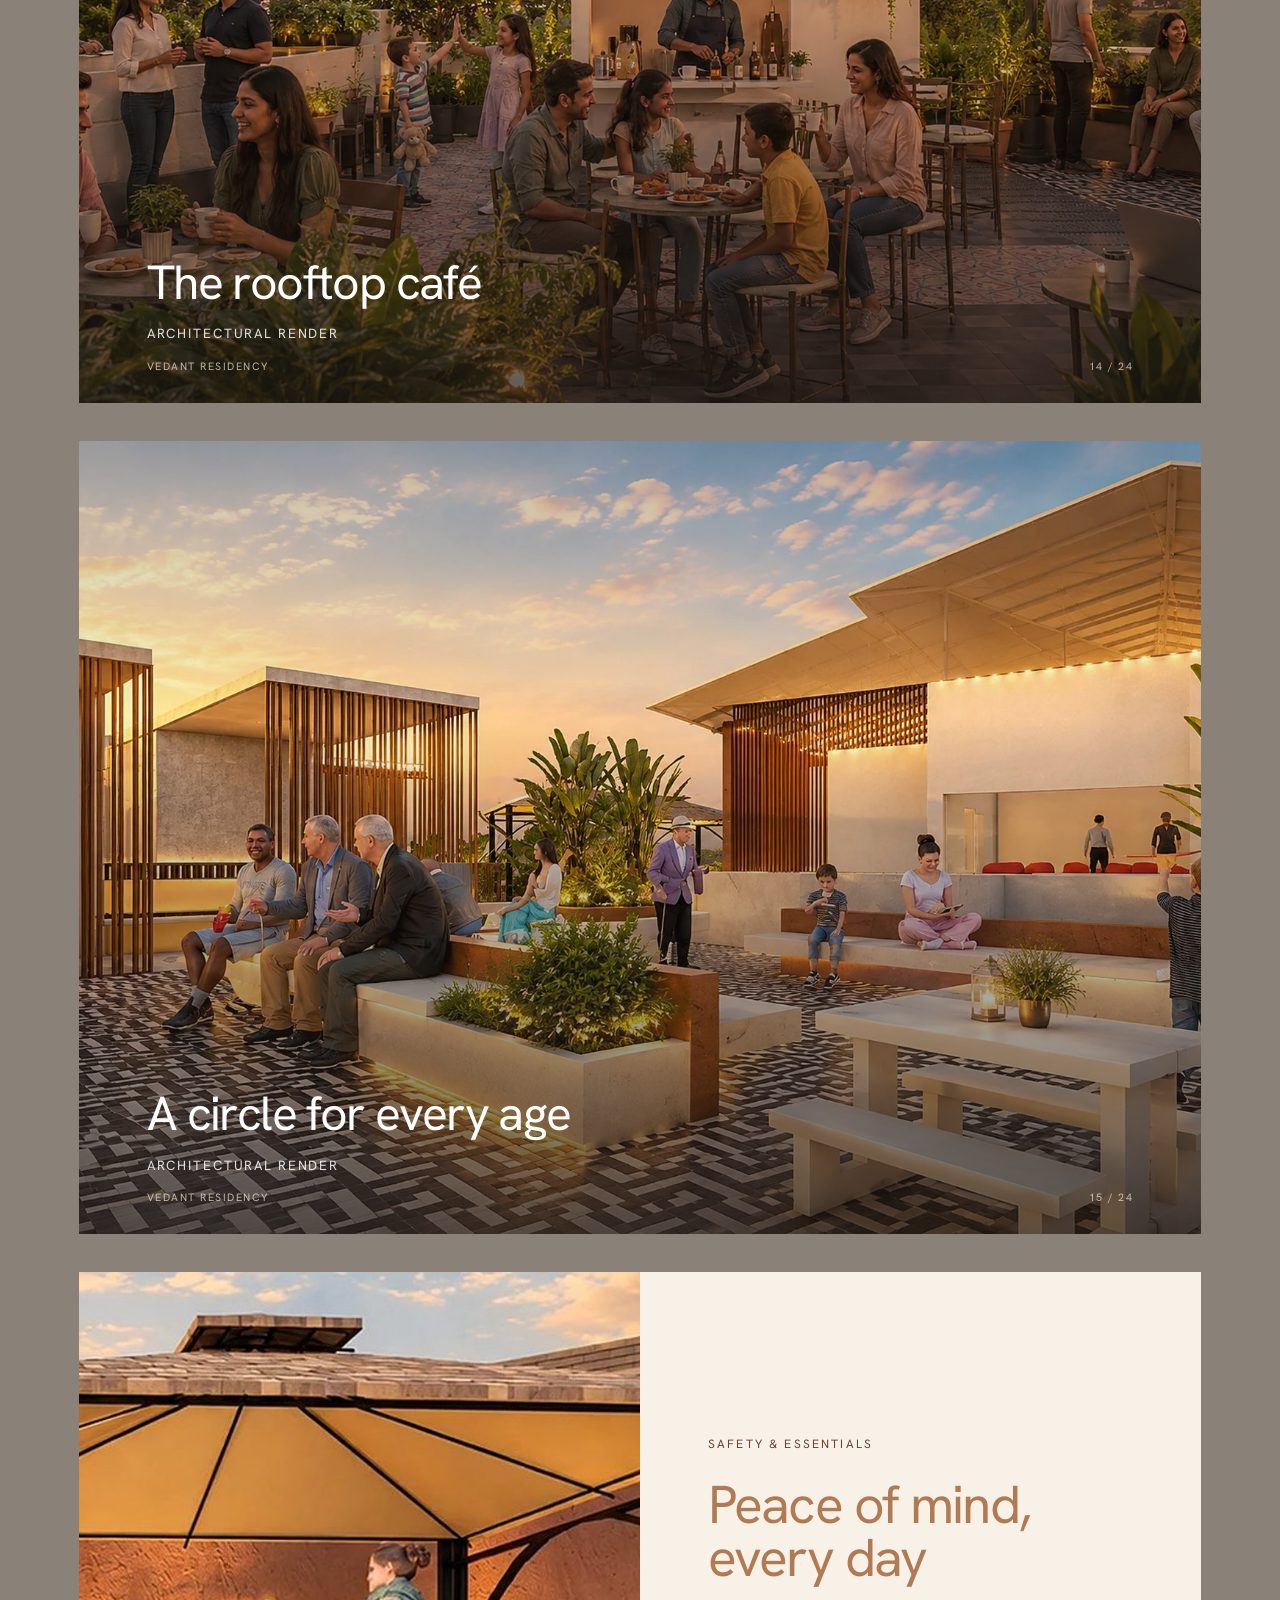
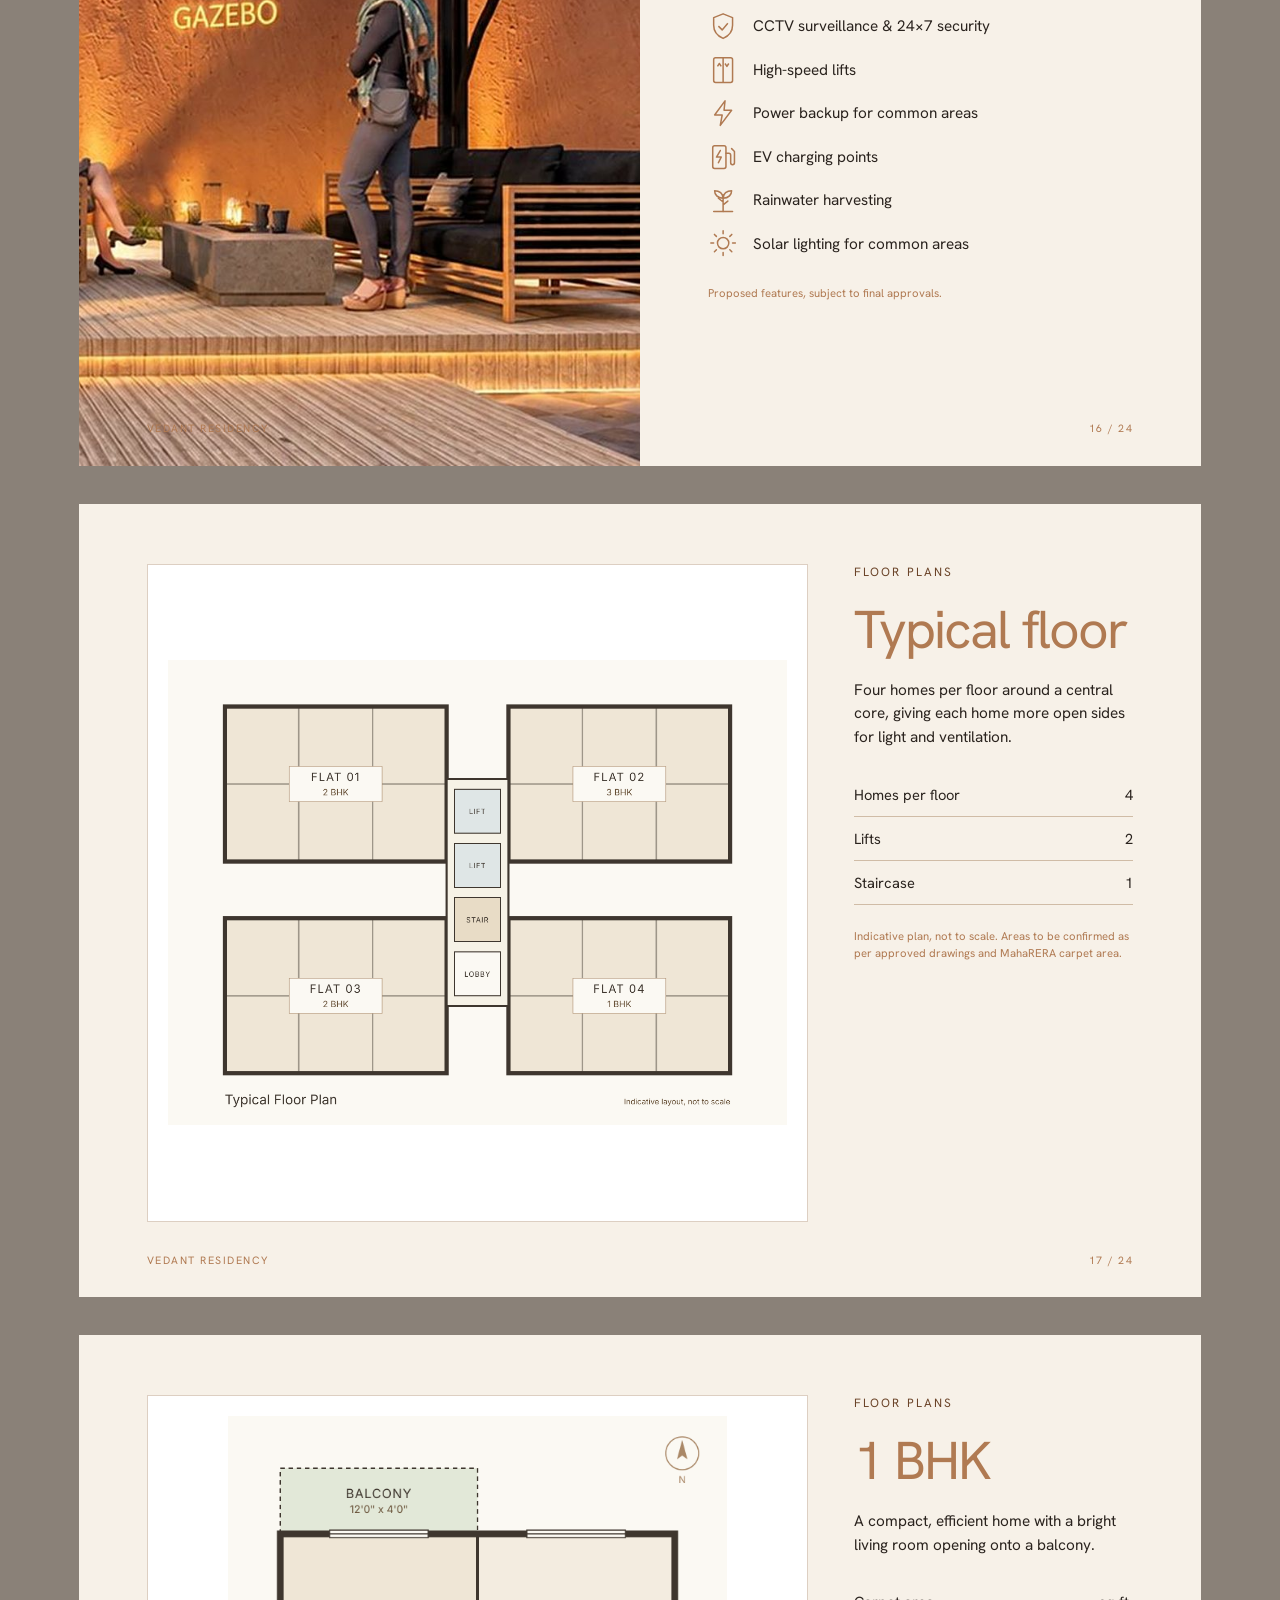
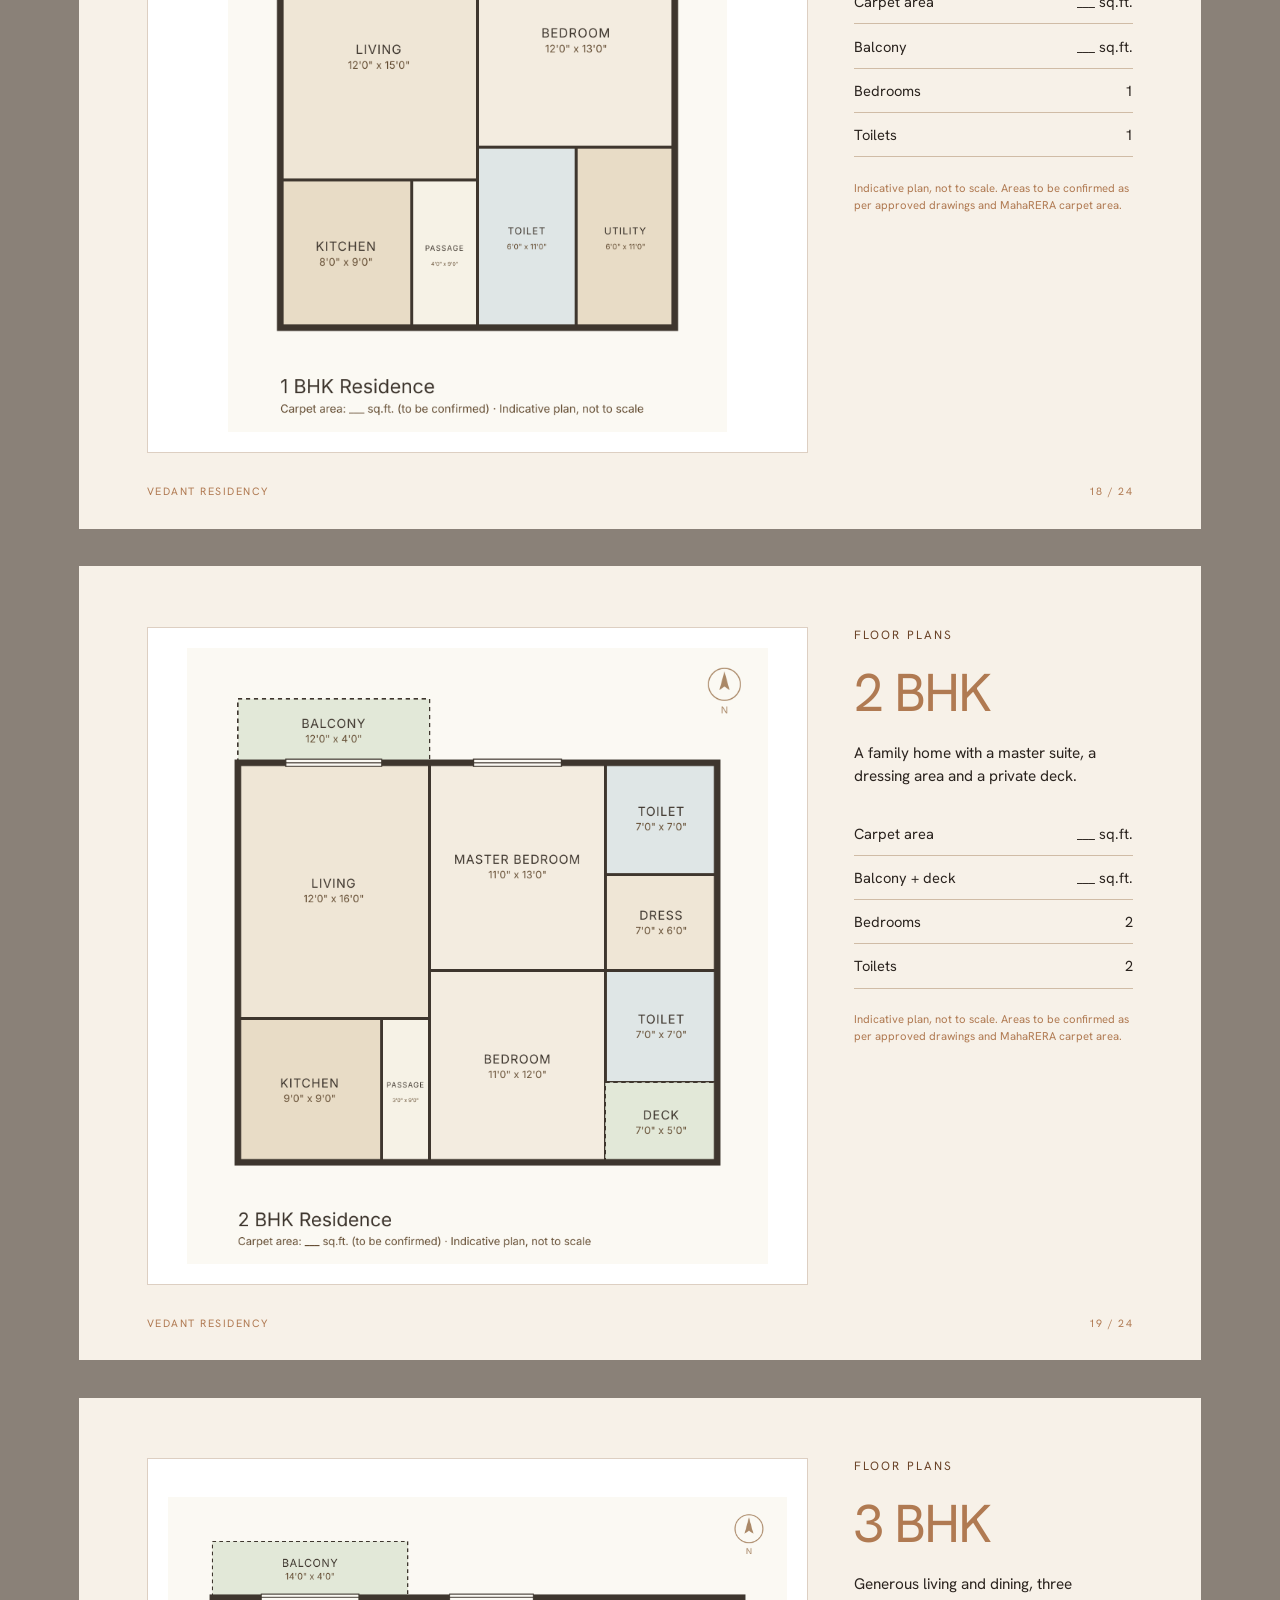
==== commit c8cc9eb1: "Use the new Vedant Developers and Builders logo - Logo variants in images/brand: full, horizontal, m" ====
--- a/brochure/index.html
+++ b/brochure/index.html
@@ -69,7 +69,6 @@
     <symbol id="i-download" viewBox="0 0 24 24"><path d="M12 4v11M7 10l5 5 5-5M5 20h14" fill="none" stroke="currentColor" stroke-width="1.6" stroke-linecap="round" stroke-linejoin="round"/></symbol>
     <symbol id="i-expand" viewBox="0 0 24 24"><path d="M4 9V4h5M20 9V4h-5M4 15v5h5M20 15v5h-5" fill="none" stroke="currentColor" stroke-width="1.6" stroke-linecap="round"/></symbol>
     <symbol id="i-pin" viewBox="0 0 24 24"><path d="M12 21s-7-6.2-7-11.5a7 7 0 0 1 14 0C19 14.8 12 21 12 21Z" fill="none" stroke="currentColor" stroke-width="1.6"/><circle cx="12" cy="9.5" r="2.5" fill="none" stroke="currentColor" stroke-width="1.6"/></symbol>
-    <symbol id="i-mark" viewBox="0 0 64 64"><g fill="none" stroke="currentColor" stroke-width="3.2" stroke-linecap="square"><path d="M6 10 32 56 58 10"/><path d="M17 10 32 37 47 10"/><path d="M28 10h8"/></g></symbol>
     <!-- amenity icons -->
     <symbol id="a-pool" viewBox="0 0 32 32"><g fill="none" stroke="currentColor" stroke-width="1.6" stroke-linecap="round"><path d="M10 20V7a3 3 0 0 1 6 0M18 20V7a3 3 0 0 1 6 0M10 11h8M10 15h8"/><path d="M3 24c2.2 0 2.2-1.6 4.4-1.6S9.6 24 11.8 24s2.2-1.6 4.4-1.6S18.4 24 20.6 24s2.2-1.6 4.4-1.6S27.2 24 29 24"/></g></symbol>
     <symbol id="a-gym" viewBox="0 0 32 32"><g fill="none" stroke="currentColor" stroke-width="1.6" stroke-linecap="round"><path d="M6 11v10M10 8v16M22 8v16M26 11v10M10 16h12M3 16h3M26 16h3"/></g></symbol>
@@ -89,13 +88,13 @@
     <symbol id="a-heart" viewBox="0 0 32 32"><path d="M16 27S4 19.6 4 11.5A6 6 0 0 1 16 8.6a6 6 0 0 1 12 2.9C28 19.6 16 27 16 27Z" fill="none" stroke="currentColor" stroke-width="1.6" stroke-linejoin="round"/></symbol>
     <symbol id="a-sun" viewBox="0 0 32 32"><g fill="none" stroke="currentColor" stroke-width="1.6" stroke-linecap="round"><circle cx="16" cy="16" r="6"/><path d="M16 3v3M16 26v3M3 16h3M26 16h3M6.8 6.8l2.1 2.1M23.1 23.1l2.1 2.1M6.8 25.2l2.1-2.1M23.1 8.9l2.1-2.1"/></g></symbol>
   </svg>
-<section class="page light"><img class="full" src="../images/building/render.jpg" alt=""><div class="shade"></div>
+<section class="page light"><img class="full" src="../images/building/render.jpg" alt=""><div class="shade"></div><div style="position:absolute;inset:0 0 auto 0;height:62mm;background:linear-gradient(180deg,rgba(20,15,12,.78),rgba(20,15,12,0))"></div>
 <div class="pad" style="display:flex;flex-direction:column;justify-content:space-between">
-  <div class="mark" style="color:var(--cream)"><svg viewBox="0 0 64 64"><use href="#i-mark"/></svg><div><b>VEDANT</b><span>DEVELOPERS &amp; BUILDERS</span></div></div>
+  <img src="../images/brand/logo-horizontal-light.png" alt="Vedant Developers and Builders" style="width:78mm;height:auto;filter:drop-shadow(0 1mm 3mm rgba(0,0,0,.35))">
   <div style="color:#fff"><p class="eyebrow l">1, 2 &amp; 3 BHK Residences</p><h1 style="font-size:84pt;font-weight:400;letter-spacing:-3pt;line-height:.95;margin-top:5mm">Vedant<br>Residency</h1>
   <p style="margin-top:6mm;font-size:17pt;color:var(--cream)">Creating Spaces Where Life Feels Alive</p></div>
 </div></section><section class="page cream"><div class="pad" style="display:flex;flex-direction:column;justify-content:center;align-items:center;text-align:center;gap:10mm">
-<div class="mark"><svg viewBox="0 0 64 64"><use href="#i-mark"/></svg><div style="text-align:left"><b>VEDANT</b><span>DEVELOPERS &amp; BUILDERS</span></div></div>
+<img src="../images/brand/logo-full.png" alt="Vedant Developers and Builders — Spaces for a better tomorrow" style="width:92mm;height:auto">
 <h2 class="h1" style="color:var(--brown);font-size:56pt">Building Trust.<br>Creating Futures.</h2>
 <p class="lead" style="max-width:190mm">A home is much more than a structure made of bricks and concrete. A home is where memories are created, relationships grow, dreams take shape, and life finds its true meaning.</p>
 </div><div class="foot"><span>Vedant Residency</span><span>02 / 24</span></div></section><section class="page"><div class="split"><div class="txt"><p class="eyebrow">Our vision</p><h2 class="h2">Creating Spaces Where Life Feels Alive</h2>
@@ -139,7 +138,7 @@
 <div style="display:flex;flex-direction:column;gap:7mm"><p class="eyebrow">Our promise</p>
 <p style="font-size:24pt;line-height:1.25;letter-spacing:-.6pt;color:#fff">To create homes where families feel secure, communities feel connected, and every moment of life feels more peaceful, meaningful, and alive.</p>
 <p style="font-size:12pt;color:var(--cream)">Vedant Developers and Builders · Building Trust. Creating Futures.</p></div>
-<div style="display:flex;flex-direction:column;gap:6mm;color:var(--cream)"><div class="mark" style="color:var(--cream)"><svg viewBox="0 0 64 64"><use href="#i-mark"/></svg><div><b>VEDANT</b><span>DEVELOPERS &amp; BUILDERS</span></div></div>
+<div style="display:flex;flex-direction:column;gap:6mm;color:var(--cream)"><img src="../images/brand/logo-full-light.png" alt="Vedant Developers and Builders" style="width:62mm;height:auto">
 <p class="eyebrow">Site / sales office</p><p style="font-size:12pt;line-height:1.6">Site / office address, Street name<br>City, State – PIN code</p>
 <p style="font-size:20pt">+91 00000 00000</p><p style="font-size:12pt">hello@vedantdevelopers.com</p>
 <p style="font-size:7.5pt;line-height:1.5;opacity:.7">MahaRERA Registration No.: to be updated. Available at maharera.mahaonline.gov.in. Building images are architectural renders; other photos are representative. Plans, specifications and amenities are indicative and subject to approvals. This brochure is not a legal offering.</p></div>
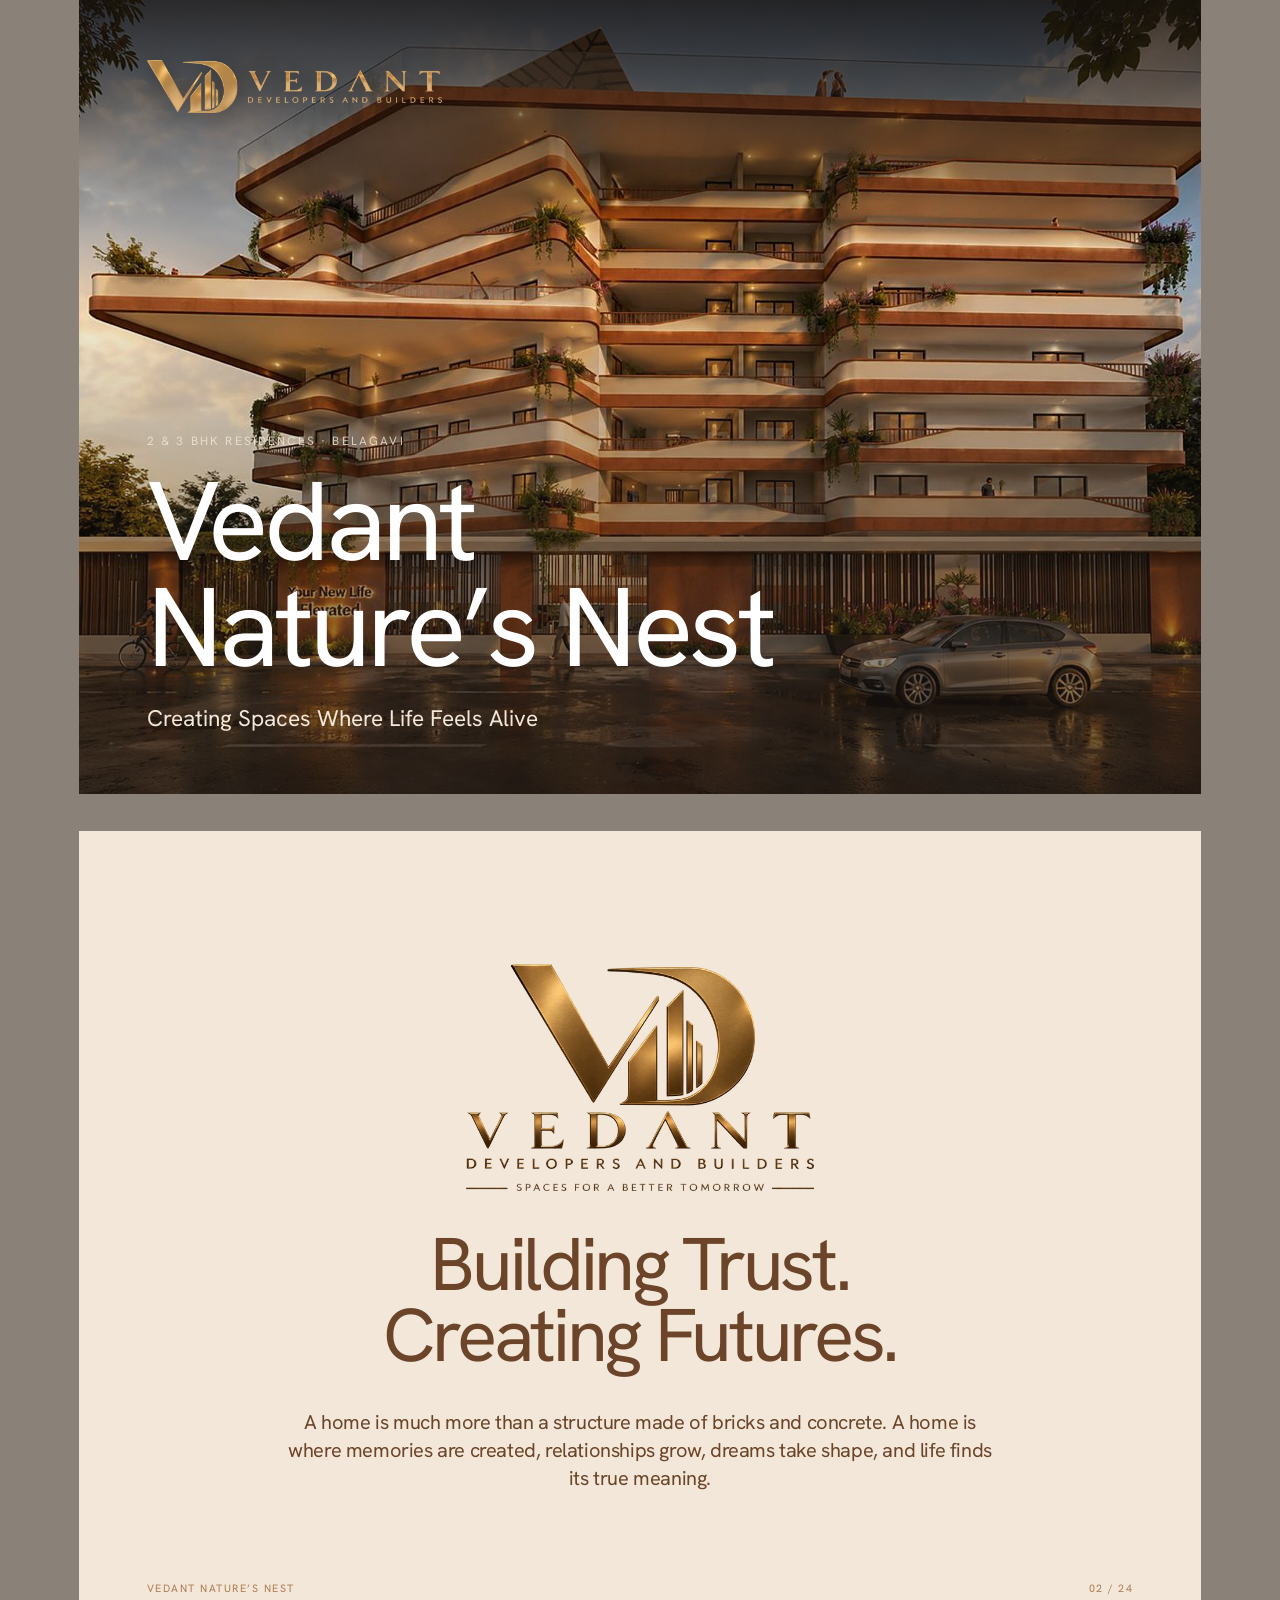
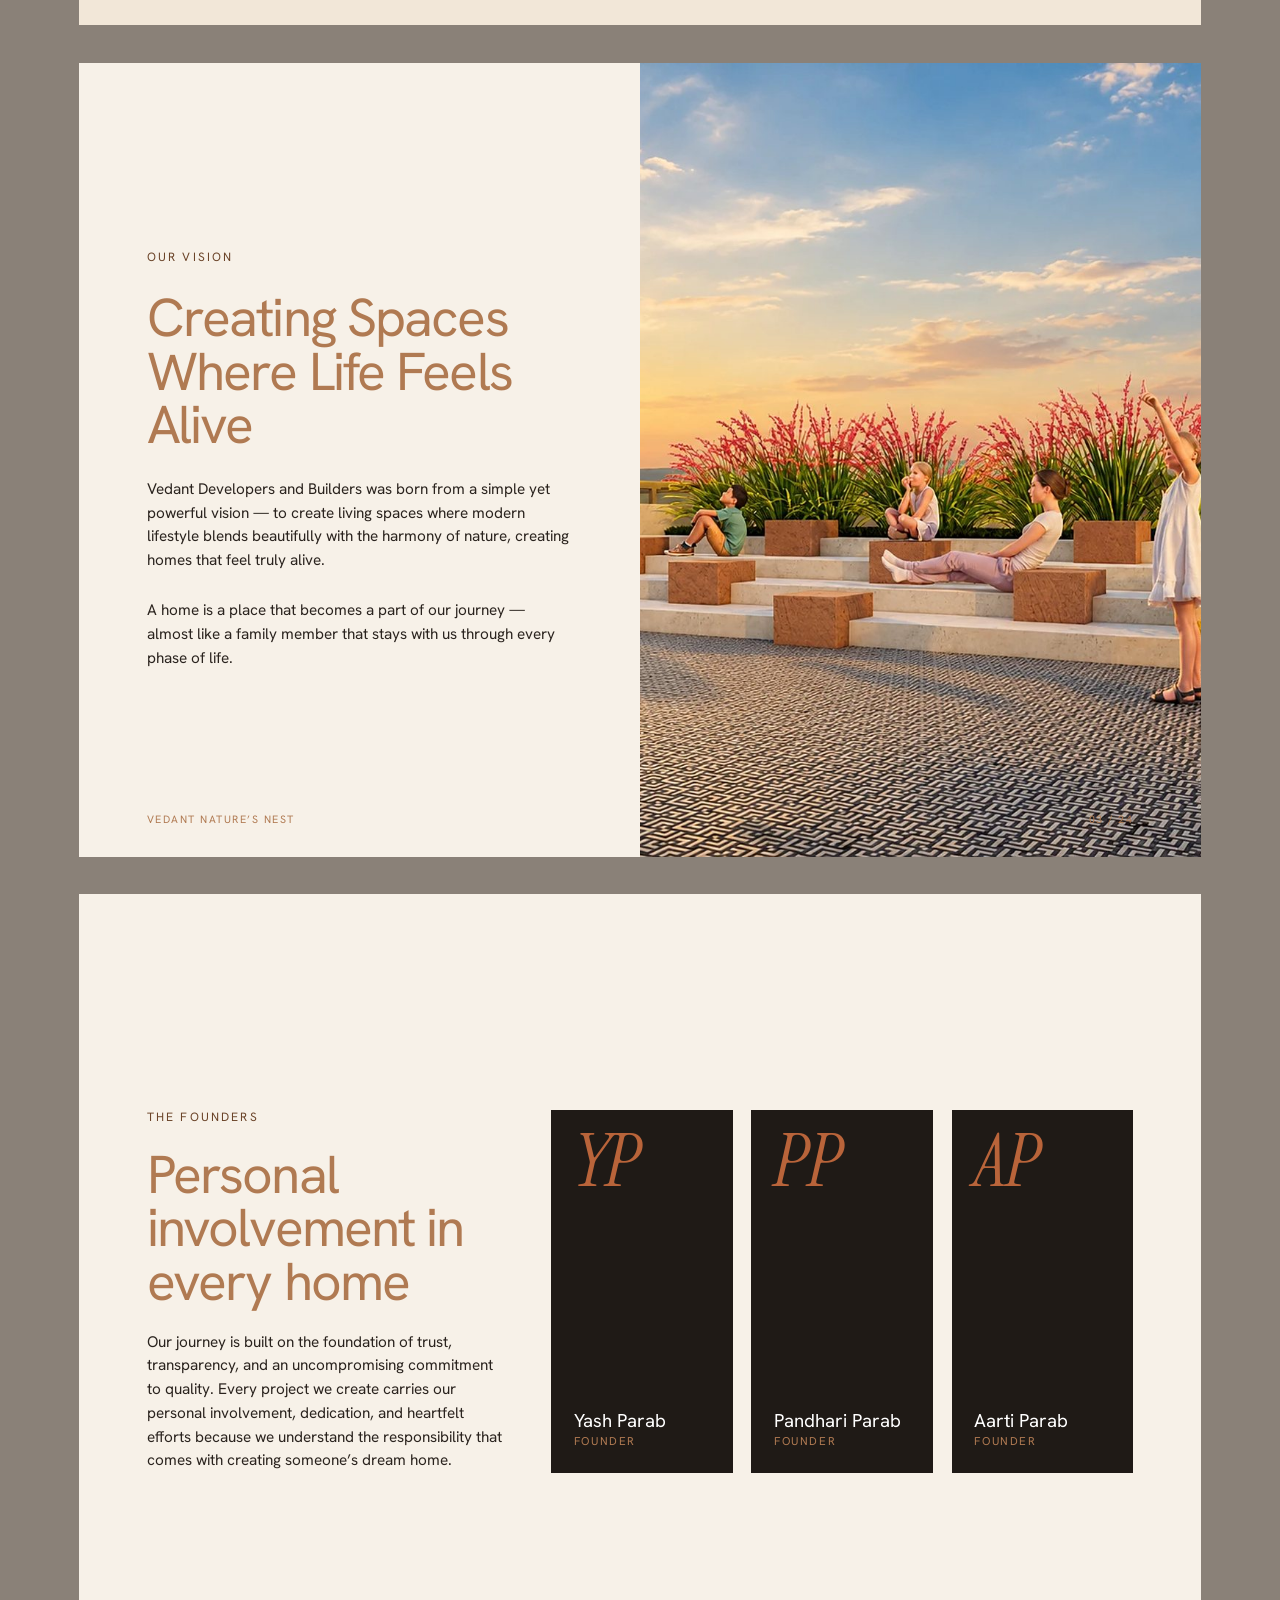
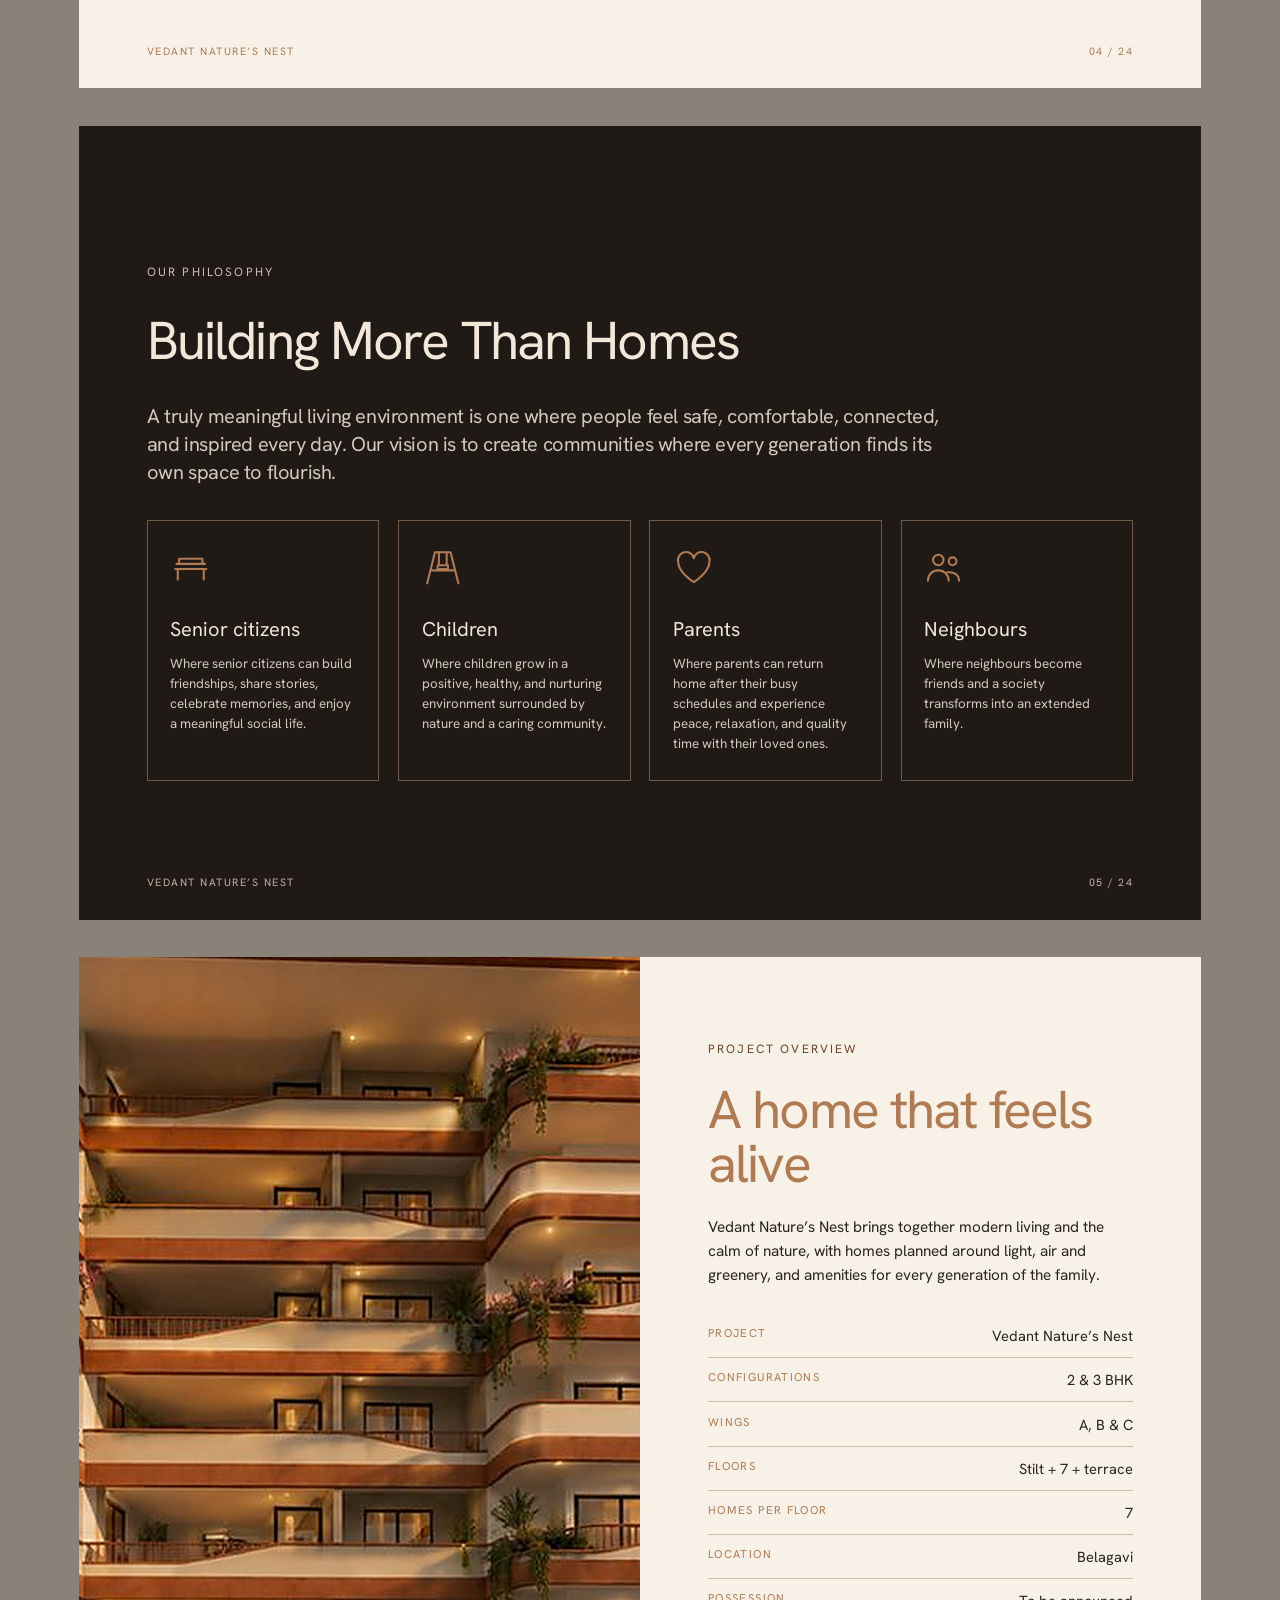
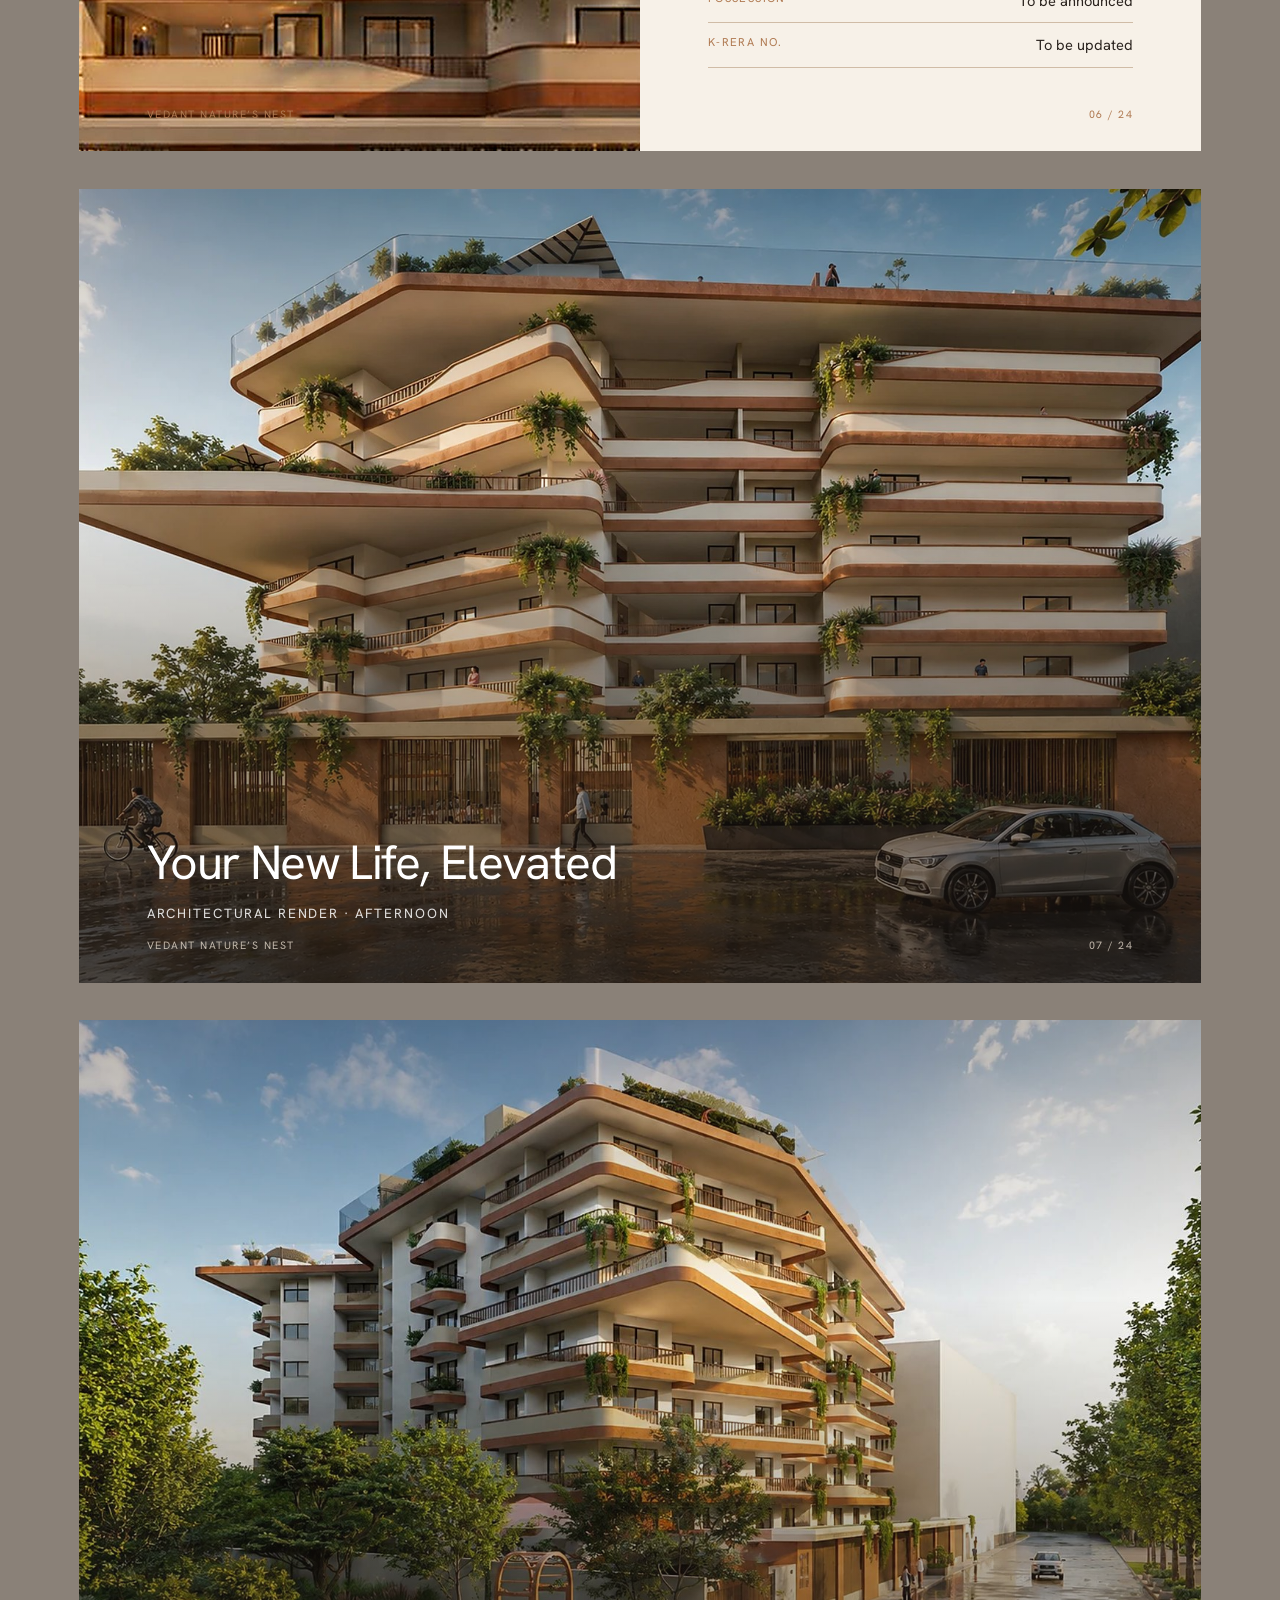
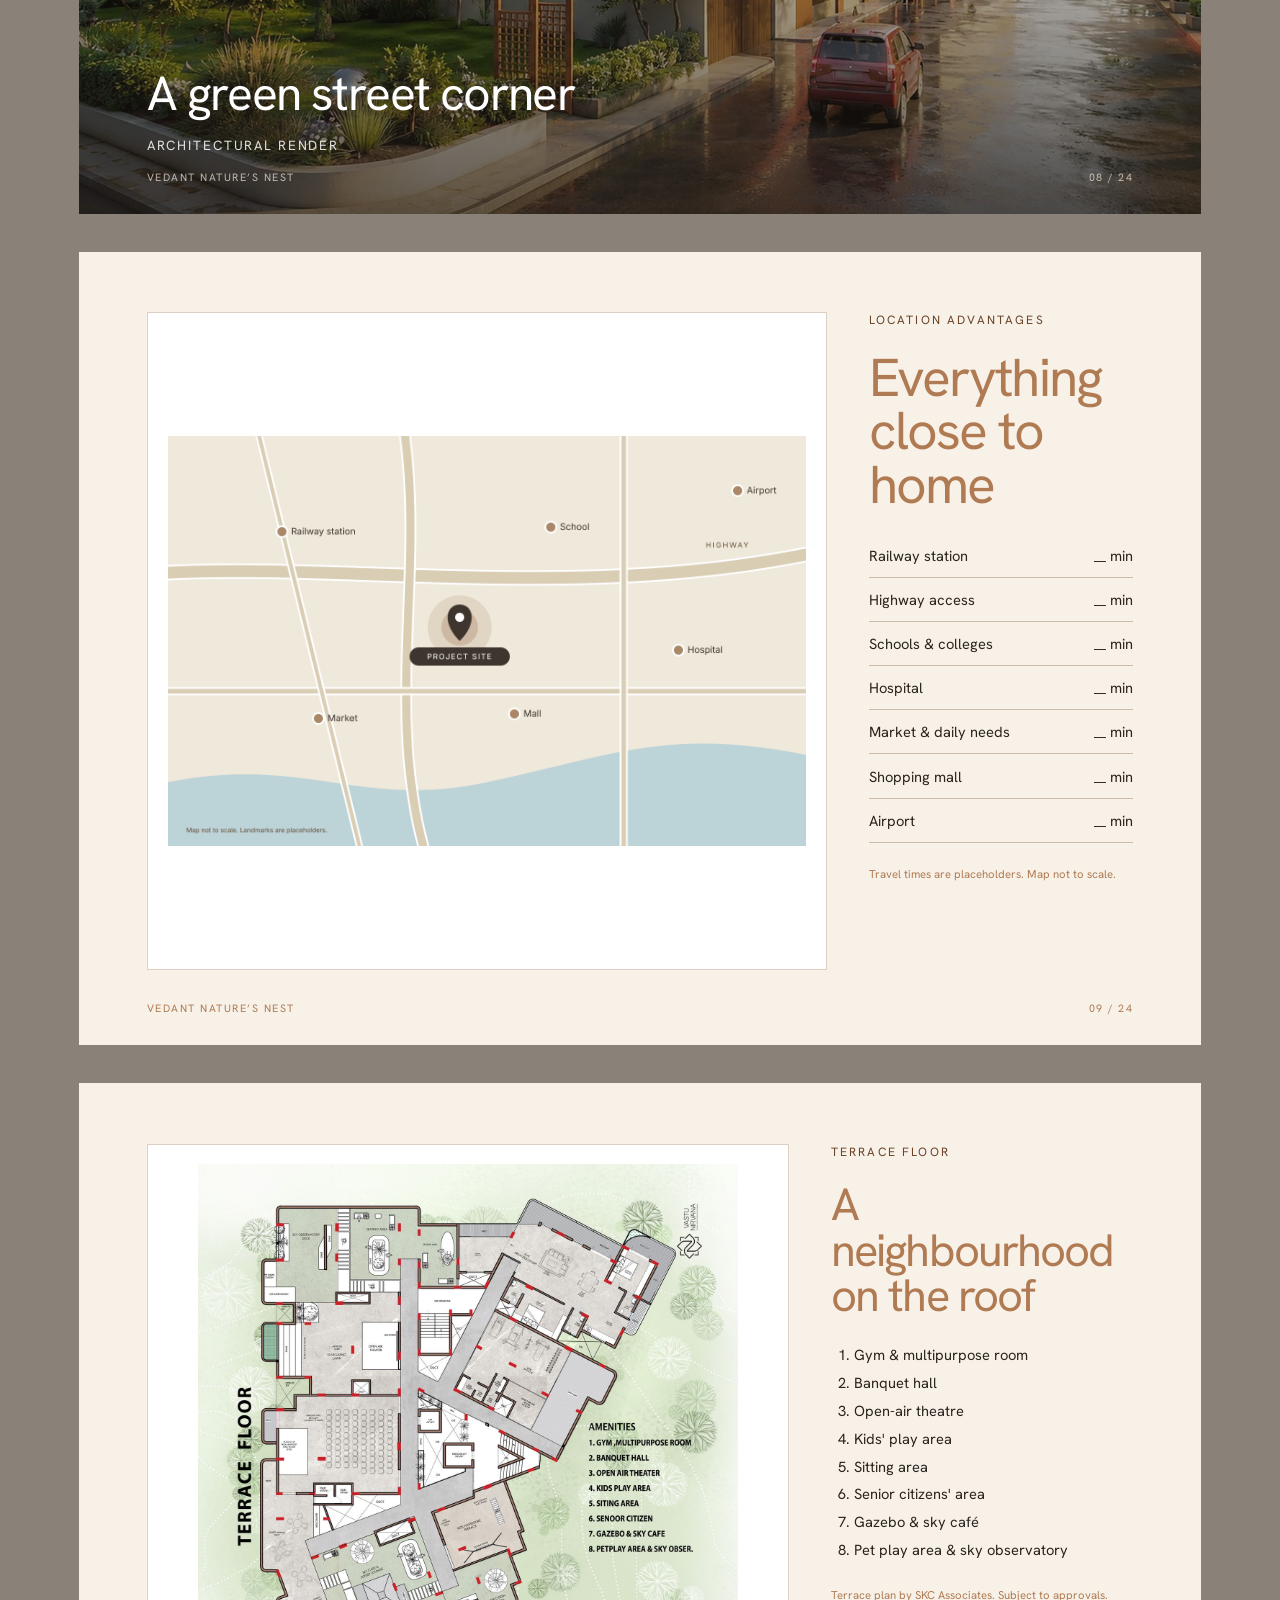
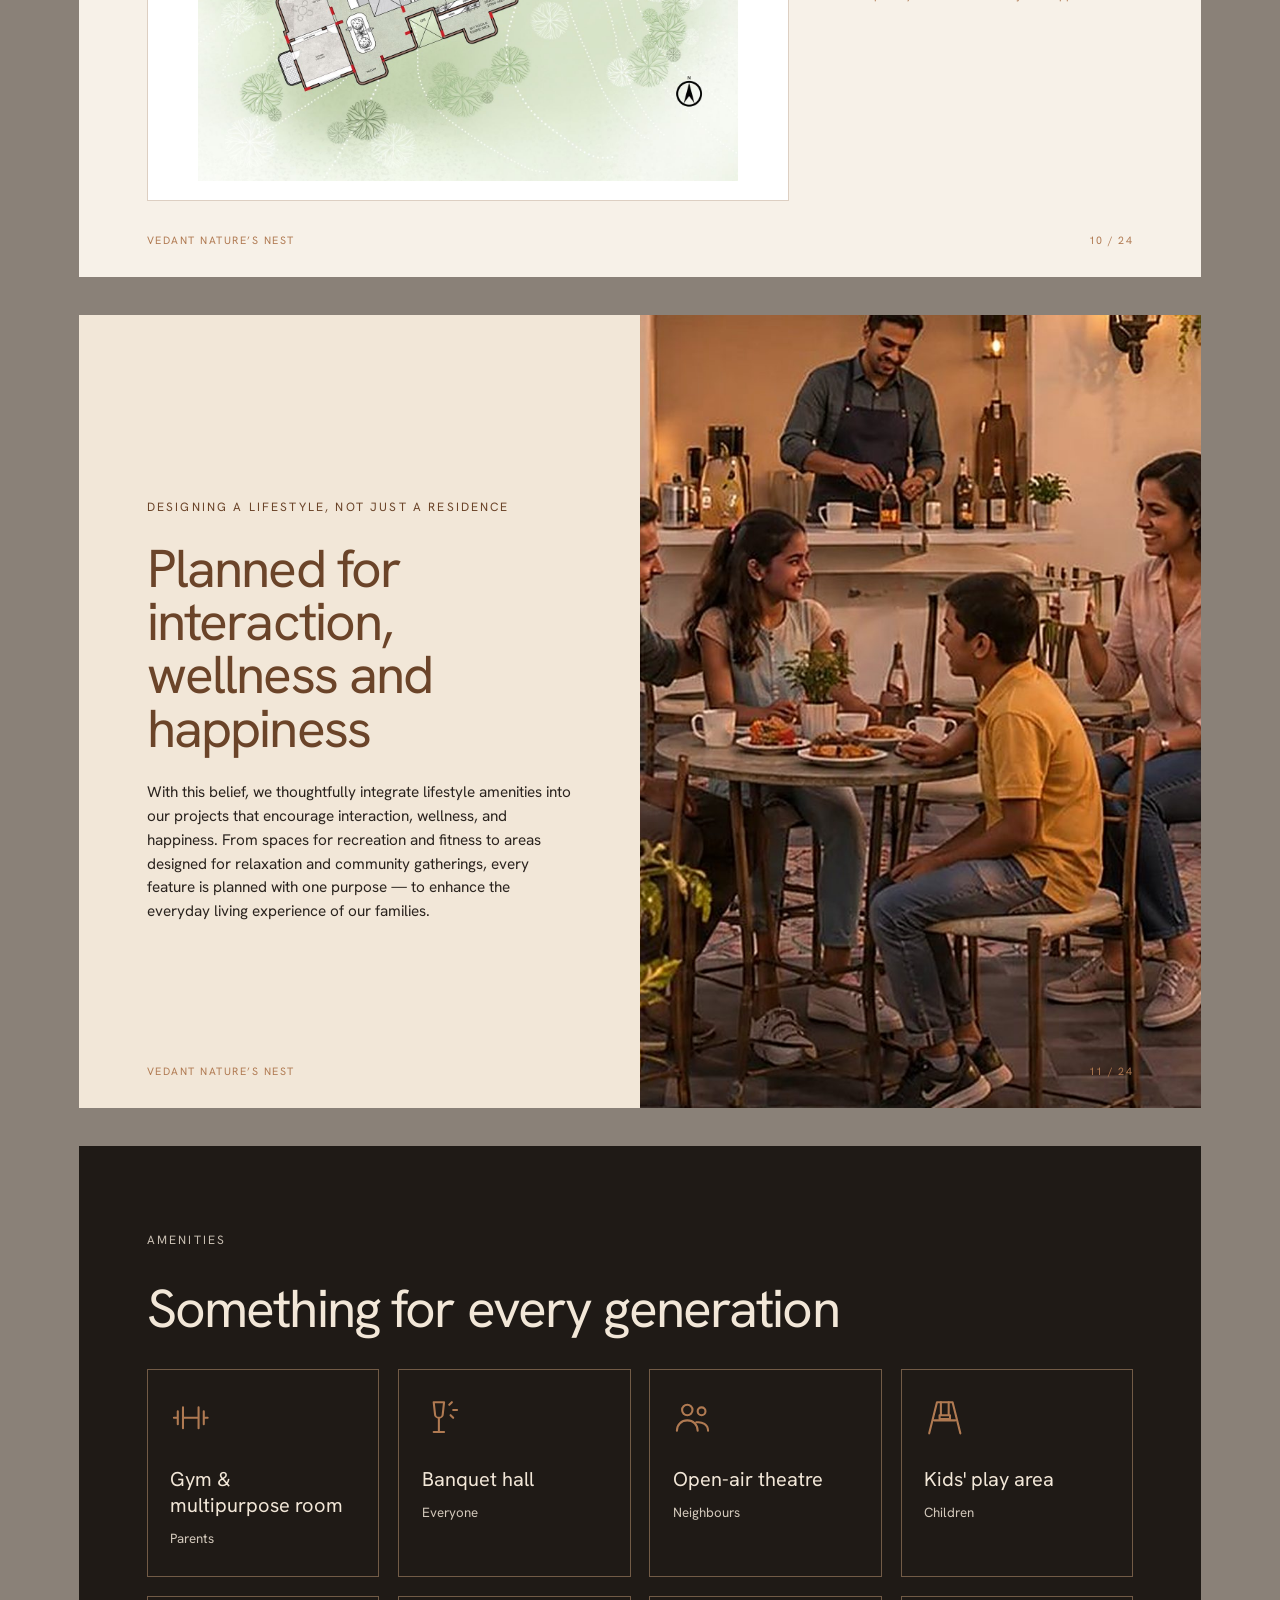
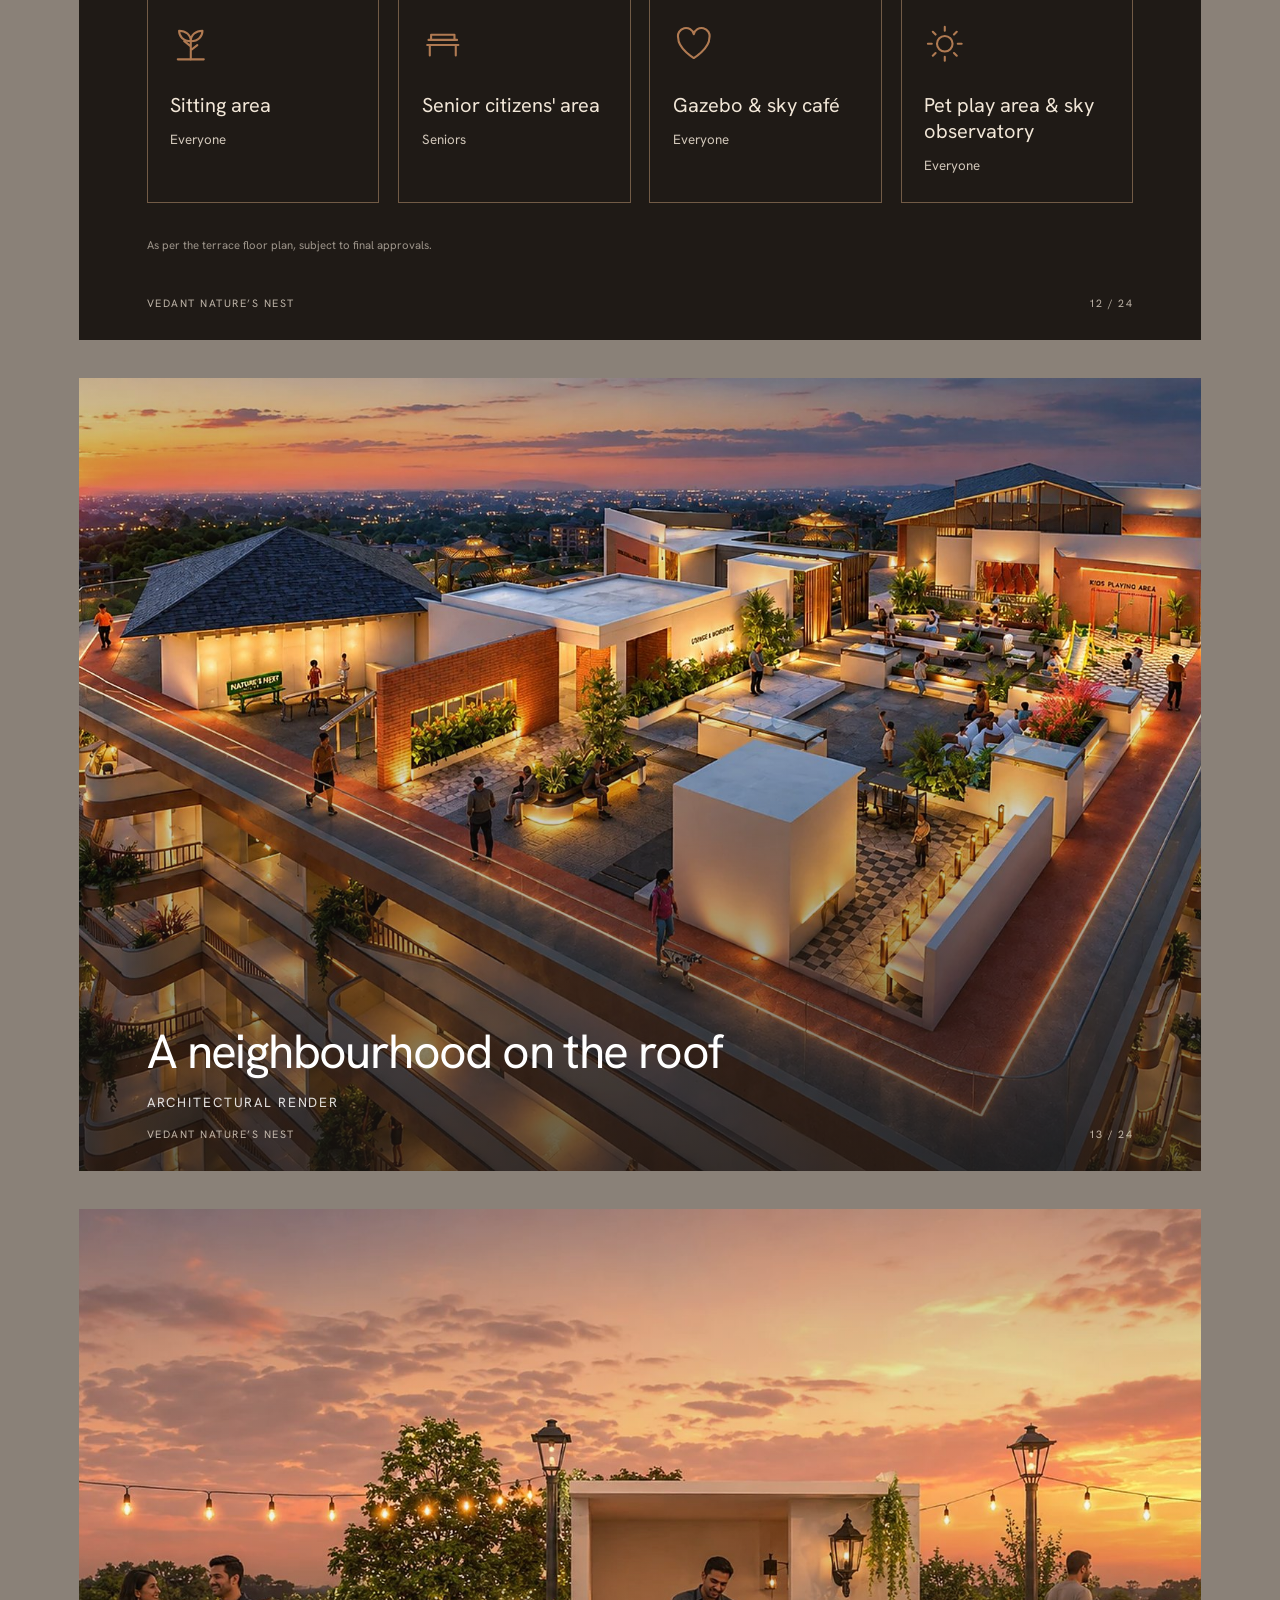
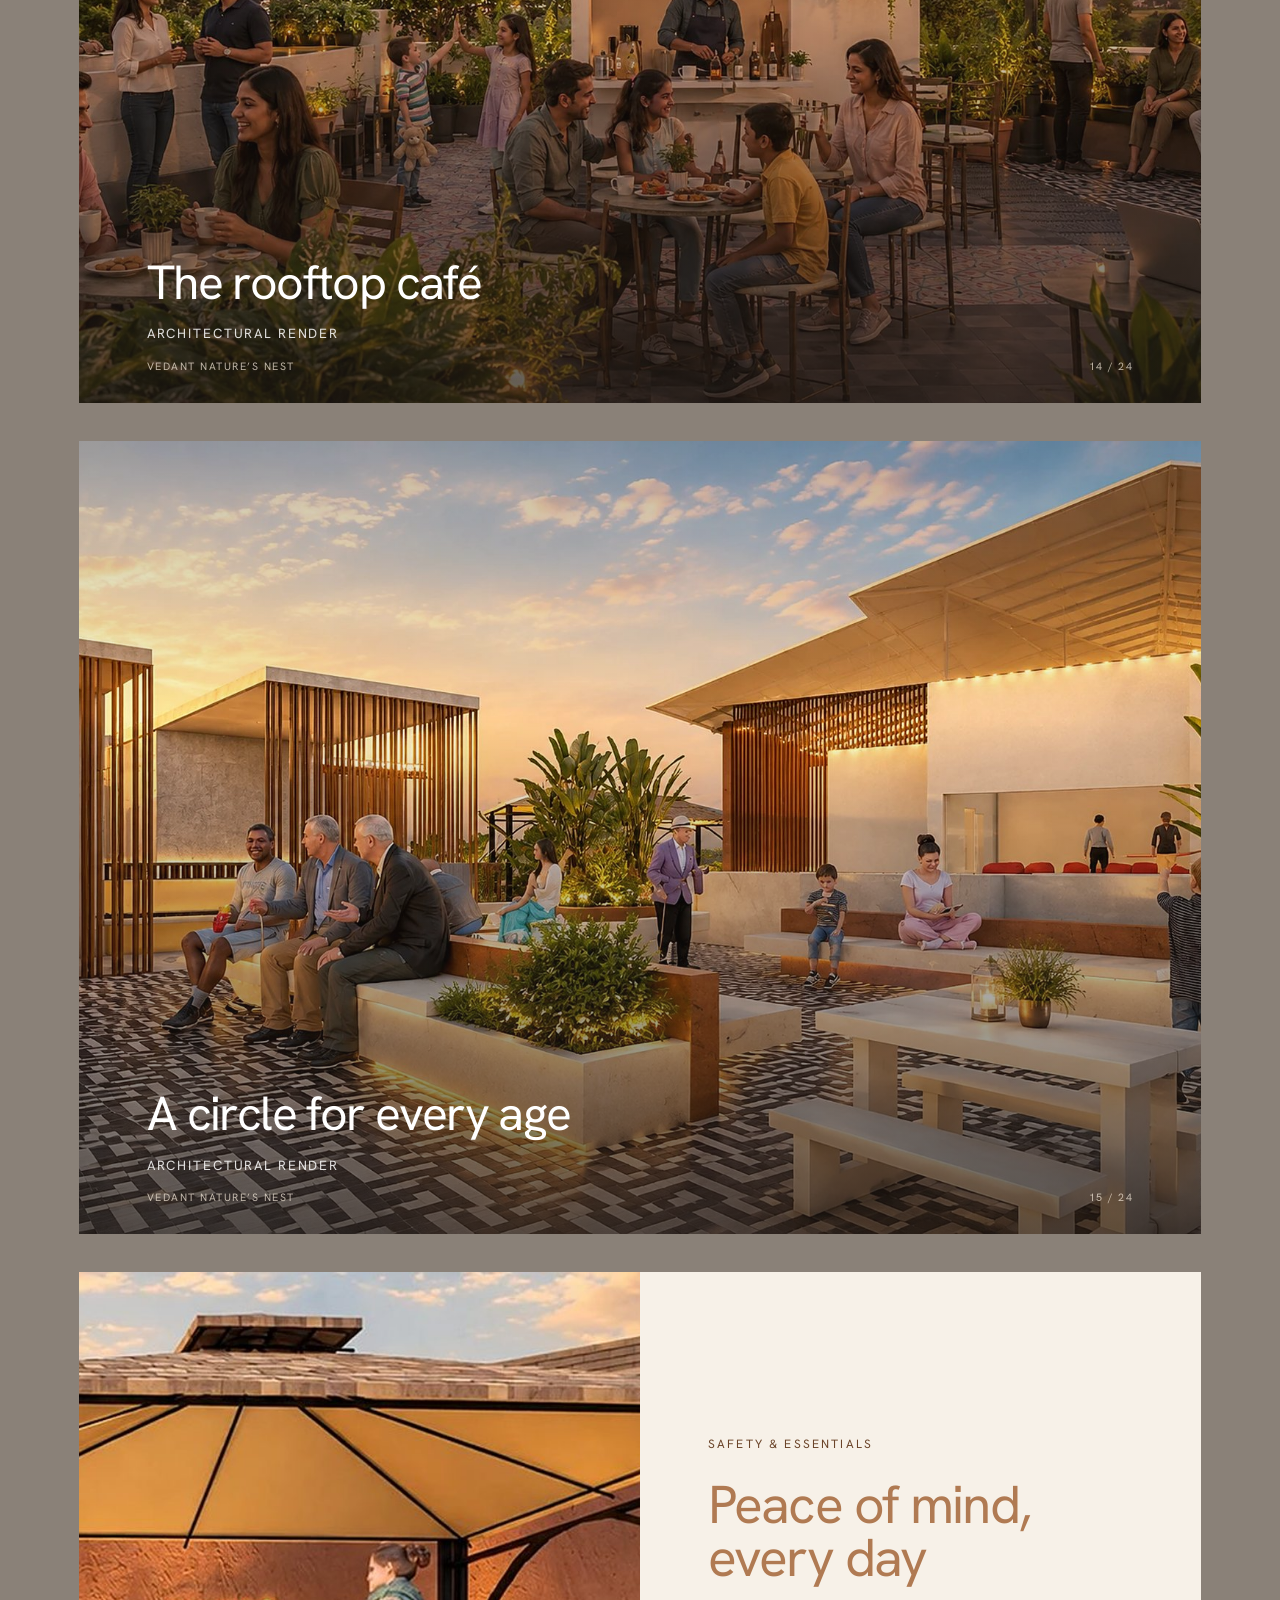
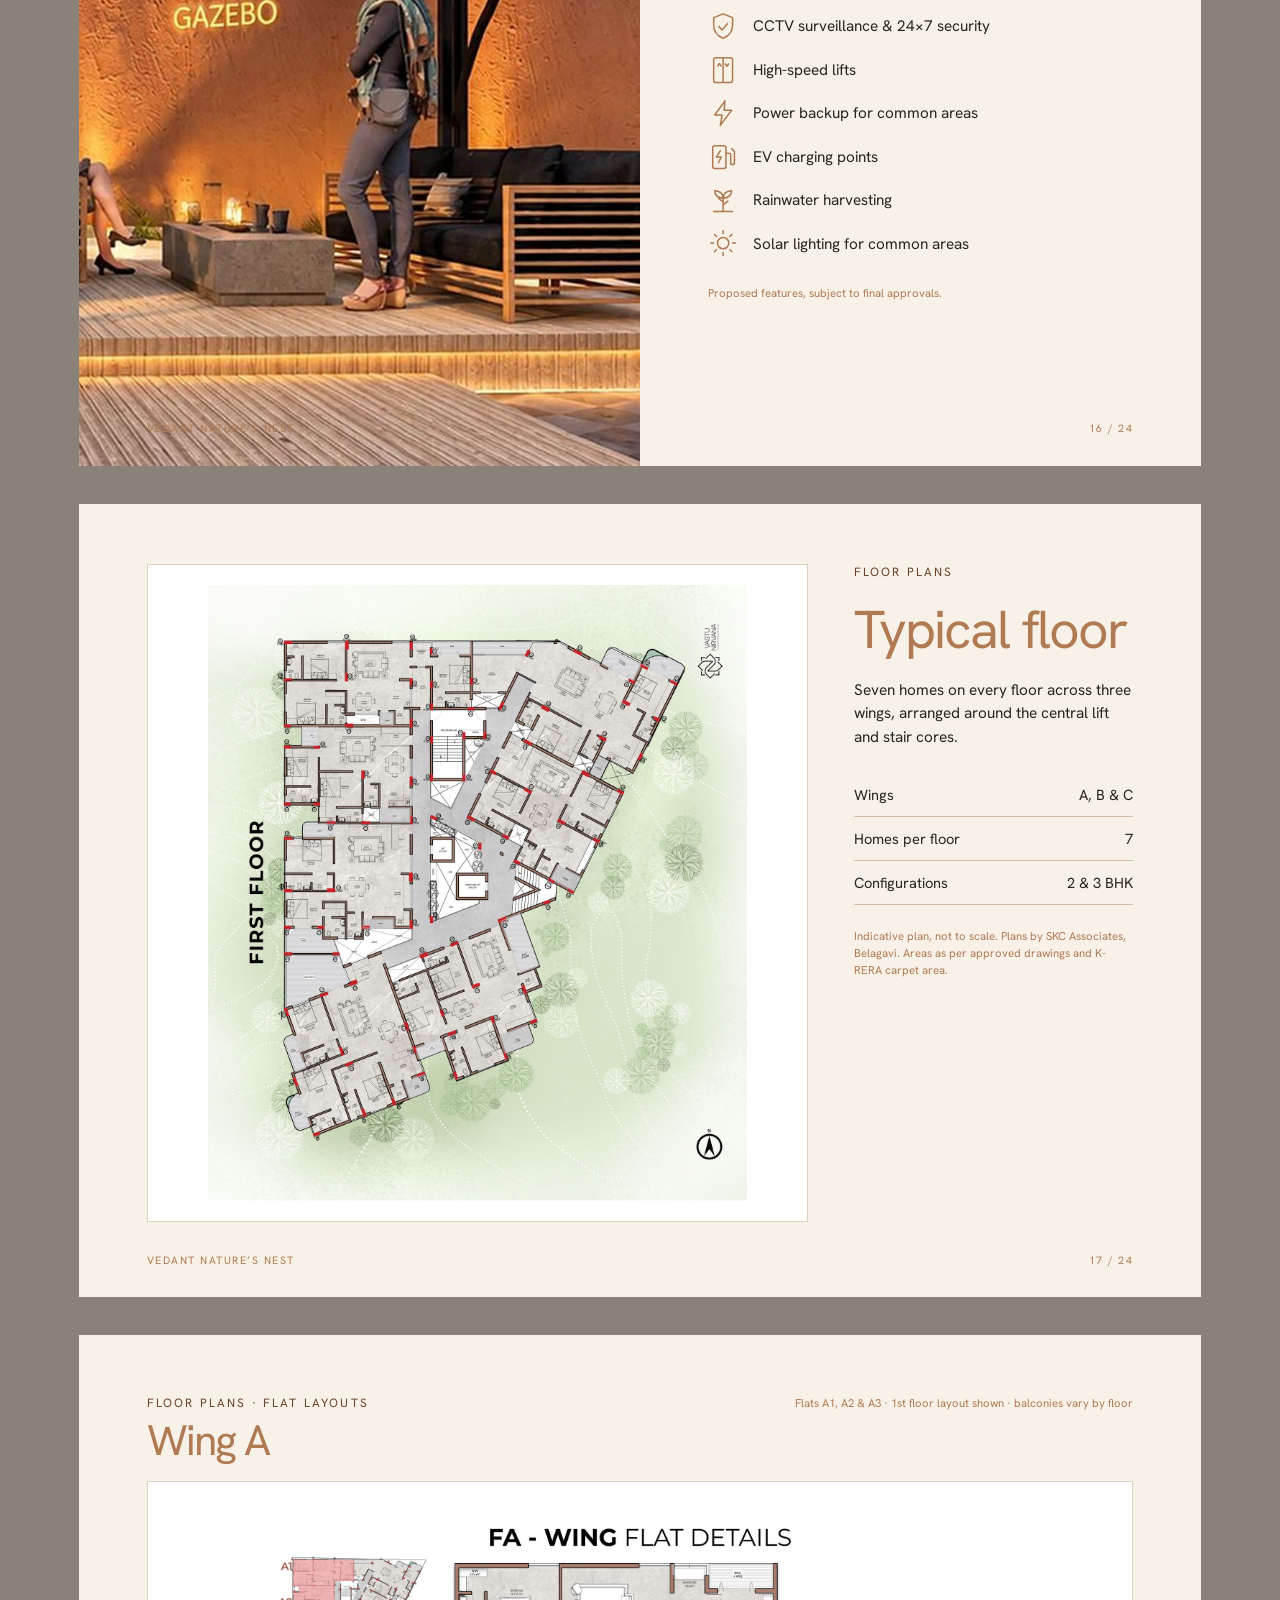
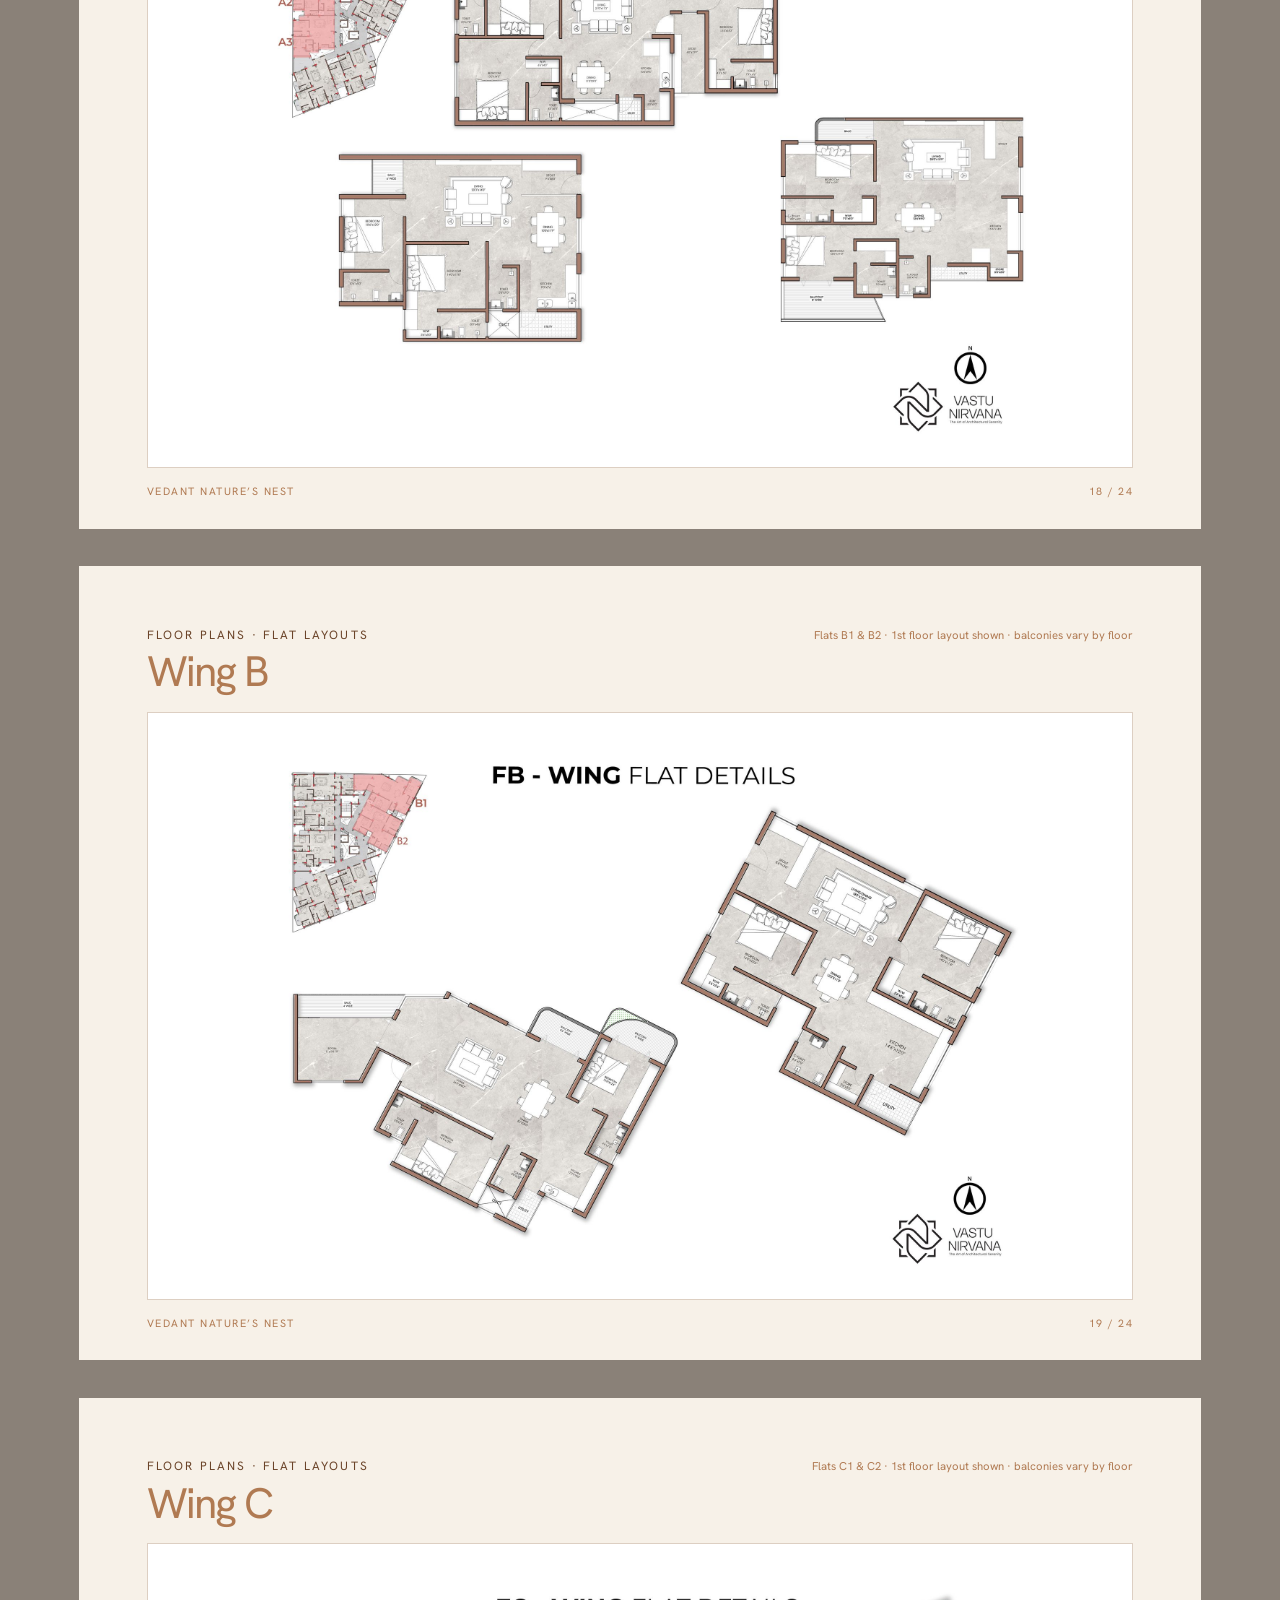
==== commit 2ac444e6: "Add the real floor plans and project details from the architect's set - Project page floor plans: fl" ====
--- a/brochure/index.html
+++ b/brochure/index.html
@@ -1,4 +1,4 @@
-<!doctype html><html lang="en"><head><meta charset="utf-8"><title>Vedant Residency Brochure</title>
+<!doctype html><html lang="en"><head><meta charset="utf-8"><title>Vedant Nature’s Nest Brochure</title>
 <link href="https://fonts.googleapis.com/css2?family=Hanken+Grotesk:wght@300;400;500;700&family=Instrument+Serif:ital@0;1&family=Inter:wght@400;500&display=swap" rel="stylesheet">
 <style>
 :root { --tan:#b07a52; --cream:#f2e7d8; --dark:#1f1a16; --brown:#6b4429; --ink:#2a231e; --paper:#f7f1e8; --logo:rgba(212,107,2,.77);
@@ -91,55 +91,55 @@
 <section class="page light"><img class="full" src="../images/building/render.jpg" alt=""><div class="shade"></div><div style="position:absolute;inset:0 0 auto 0;height:62mm;background:linear-gradient(180deg,rgba(20,15,12,.78),rgba(20,15,12,0))"></div>
 <div class="pad" style="display:flex;flex-direction:column;justify-content:space-between">
   <img src="../images/brand/logo-horizontal-light.png" alt="Vedant Developers and Builders" style="width:78mm;height:auto;filter:drop-shadow(0 1mm 3mm rgba(0,0,0,.35))">
-  <div style="color:#fff"><p class="eyebrow l">1, 2 &amp; 3 BHK Residences</p><h1 style="font-size:84pt;font-weight:400;letter-spacing:-3pt;line-height:.95;margin-top:5mm">Vedant<br>Residency</h1>
+  <div style="color:#fff"><p class="eyebrow l">2 &amp; 3 BHK Residences · Belagavi</p><h1 style="font-size:84pt;font-weight:400;letter-spacing:-3pt;line-height:.95;margin-top:5mm">Vedant<br>Nature’s Nest</h1>
   <p style="margin-top:6mm;font-size:17pt;color:var(--cream)">Creating Spaces Where Life Feels Alive</p></div>
 </div></section><section class="page cream"><div class="pad" style="display:flex;flex-direction:column;justify-content:center;align-items:center;text-align:center;gap:10mm">
 <img src="../images/brand/logo-full.png" alt="Vedant Developers and Builders — Spaces for a better tomorrow" style="width:92mm;height:auto">
 <h2 class="h1" style="color:var(--brown);font-size:56pt">Building Trust.<br>Creating Futures.</h2>
 <p class="lead" style="max-width:190mm">A home is much more than a structure made of bricks and concrete. A home is where memories are created, relationships grow, dreams take shape, and life finds its true meaning.</p>
-</div><div class="foot"><span>Vedant Residency</span><span>02 / 24</span></div></section><section class="page"><div class="split"><div class="txt"><p class="eyebrow">Our vision</p><h2 class="h2">Creating Spaces Where Life Feels Alive</h2>
+</div><div class="foot"><span>Vedant Nature’s Nest</span><span>02 / 24</span></div></section><section class="page"><div class="split"><div class="txt"><p class="eyebrow">Our vision</p><h2 class="h2">Creating Spaces Where Life Feels Alive</h2>
 <p class="body">Vedant Developers and Builders was born from a simple yet powerful vision — to create living spaces where modern lifestyle blends beautifully with the harmony of nature, creating homes that feel truly alive.</p>
 <p class="body">A home is a place that becomes a part of our journey — almost like a family member that stays with us through every phase of life.</p></div>
-<div class="img"><img class="full" src="../images/renders/sunset-steps.jpg" alt=""></div></div><div class="foot"><span>Vedant Residency</span><span>03 / 24</span></div></section><section class="page"><div class="pad" style="display:grid;grid-template-columns:95mm 1fr;gap:12mm;align-items:center">
+<div class="img"><img class="full" src="../images/renders/sunset-steps.jpg" alt=""></div></div><div class="foot"><span>Vedant Nature’s Nest</span><span>03 / 24</span></div></section><section class="page"><div class="pad" style="display:grid;grid-template-columns:95mm 1fr;gap:12mm;align-items:center">
 <div style="display:flex;flex-direction:column;gap:6mm"><p class="eyebrow">The founders</p><h2 class="h2">Personal involvement in every home</h2>
 <p class="body">Our journey is built on the foundation of trust, transparency, and an uncompromising commitment to quality. Every project we create carries our personal involvement, dedication, and heartfelt efforts because we understand the responsibility that comes with creating someone’s dream home.</p></div>
-<div style="display:grid;grid-template-columns:repeat(3,1fr);gap:5mm"><div style="background:var(--dark);height:96mm;padding:6mm;display:flex;flex-direction:column;justify-content:flex-end;position:relative"><span style="position:absolute;top:4mm;left:6mm;font-family:var(--s);font-style:italic;font-size:54pt;color:#b9643a;line-height:1">YP</span><p style="font-size:14pt;color:#fff">Yash Parab</p><p class="note" style="letter-spacing:.14em;text-transform:uppercase">Founder</p></div><div style="background:var(--dark);height:96mm;padding:6mm;display:flex;flex-direction:column;justify-content:flex-end;position:relative"><span style="position:absolute;top:4mm;left:6mm;font-family:var(--s);font-style:italic;font-size:54pt;color:#b9643a;line-height:1">PP</span><p style="font-size:14pt;color:#fff">Pandhari Parab</p><p class="note" style="letter-spacing:.14em;text-transform:uppercase">Founder</p></div><div style="background:var(--dark);height:96mm;padding:6mm;display:flex;flex-direction:column;justify-content:flex-end;position:relative"><span style="position:absolute;top:4mm;left:6mm;font-family:var(--s);font-style:italic;font-size:54pt;color:#b9643a;line-height:1">AP</span><p style="font-size:14pt;color:#fff">Aarti Parab</p><p class="note" style="letter-spacing:.14em;text-transform:uppercase">Founder</p></div></div></div><div class="foot"><span>Vedant Residency</span><span>04 / 24</span></div></section><section class="page dark light"><div class="pad" style="display:flex;flex-direction:column;justify-content:center;gap:9mm">
+<div style="display:grid;grid-template-columns:repeat(3,1fr);gap:5mm"><div style="background:var(--dark);height:96mm;padding:6mm;display:flex;flex-direction:column;justify-content:flex-end;position:relative"><span style="position:absolute;top:4mm;left:6mm;font-family:var(--s);font-style:italic;font-size:54pt;color:#b9643a;line-height:1">YP</span><p style="font-size:14pt;color:#fff">Yash Parab</p><p class="note" style="letter-spacing:.14em;text-transform:uppercase">Founder</p></div><div style="background:var(--dark);height:96mm;padding:6mm;display:flex;flex-direction:column;justify-content:flex-end;position:relative"><span style="position:absolute;top:4mm;left:6mm;font-family:var(--s);font-style:italic;font-size:54pt;color:#b9643a;line-height:1">PP</span><p style="font-size:14pt;color:#fff">Pandhari Parab</p><p class="note" style="letter-spacing:.14em;text-transform:uppercase">Founder</p></div><div style="background:var(--dark);height:96mm;padding:6mm;display:flex;flex-direction:column;justify-content:flex-end;position:relative"><span style="position:absolute;top:4mm;left:6mm;font-family:var(--s);font-style:italic;font-size:54pt;color:#b9643a;line-height:1">AP</span><p style="font-size:14pt;color:#fff">Aarti Parab</p><p class="note" style="letter-spacing:.14em;text-transform:uppercase">Founder</p></div></div></div><div class="foot"><span>Vedant Nature’s Nest</span><span>04 / 24</span></div></section><section class="page dark light"><div class="pad" style="display:flex;flex-direction:column;justify-content:center;gap:9mm">
 <p class="eyebrow">Our philosophy</p><h2 class="h2" style="color:var(--cream)">Building More Than Homes</h2>
 <p class="lead" style="color:var(--cream);opacity:.85;max-width:210mm">A truly meaningful living environment is one where people feel safe, comfortable, connected, and inspired every day. Our vision is to create communities where every generation finds its own space to flourish.</p>
-<div class="grid4"><div class="card"><svg><use href="#a-senior"/></svg><h3>Senior citizens</h3><p>Where senior citizens can build friendships, share stories, celebrate memories, and enjoy a meaningful social life.</p></div><div class="card"><svg><use href="#a-kids"/></svg><h3>Children</h3><p>Where children grow in a positive, healthy, and nurturing environment surrounded by nature and a caring community.</p></div><div class="card"><svg><use href="#a-heart"/></svg><h3>Parents</h3><p>Where parents can return home after their busy schedules and experience peace, relaxation, and quality time with their loved ones.</p></div><div class="card"><svg><use href="#a-people"/></svg><h3>Neighbours</h3><p>Where neighbours become friends and a society transforms into an extended family.</p></div></div></div><div class="foot"><span>Vedant Residency</span><span>05 / 24</span></div></section><section class="page"><div class="split"><div class="img"><img class="full" src="../images/building/detail-facade.jpg" alt=""></div>
+<div class="grid4"><div class="card"><svg><use href="#a-senior"/></svg><h3>Senior citizens</h3><p>Where senior citizens can build friendships, share stories, celebrate memories, and enjoy a meaningful social life.</p></div><div class="card"><svg><use href="#a-kids"/></svg><h3>Children</h3><p>Where children grow in a positive, healthy, and nurturing environment surrounded by nature and a caring community.</p></div><div class="card"><svg><use href="#a-heart"/></svg><h3>Parents</h3><p>Where parents can return home after their busy schedules and experience peace, relaxation, and quality time with their loved ones.</p></div><div class="card"><svg><use href="#a-people"/></svg><h3>Neighbours</h3><p>Where neighbours become friends and a society transforms into an extended family.</p></div></div></div><div class="foot"><span>Vedant Nature’s Nest</span><span>05 / 24</span></div></section><section class="page"><div class="split"><div class="img"><img class="full" src="../images/building/detail-facade.jpg" alt=""></div>
 <div class="txt"><p class="eyebrow">Project overview</p><h2 class="h2">A home that feels alive</h2>
-<p class="body">Vedant Residency brings together modern living and the calm of nature, with homes planned around light, air and greenery, and amenities for every generation of the family.</p>
-<table><tbody><tr><th>Project</th><td class="num">Vedant Residency</td></tr><tr><th>Configurations</th><td class="num">1, 2 &amp; 3 BHK</td></tr><tr><th>Towers</th><td class="num">To be confirmed</td></tr><tr><th>Location</th><td class="num">Your City</td></tr><tr><th>Possession</th><td class="num">To be announced</td></tr><tr><th>MahaRERA No.</th><td class="num">To be updated</td></tr></tbody></table></div></div><div class="foot"><span>Vedant Residency</span><span>06 / 24</span></div></section><section class="page light"><img class="full" src="../images/building/render-day.jpg" alt=""><div class="shade"></div><div class="cap"><h2>Your New Life, Elevated</h2><p>Architectural render · Afternoon</p></div><div class="foot"><span>Vedant Residency</span><span>07 / 24</span></div></section><section class="page light"><img class="full" src="../images/renders/street-corner.jpg" alt=""><div class="shade"></div><div class="cap"><h2>A green street corner</h2><p>Architectural render</p></div><div class="foot"><span>Vedant Residency</span><span>08 / 24</span></div></section><section class="page"><div class="plan" style="width:180mm"><img src="plans/location-map.png" alt=""></div>
+<p class="body">Vedant Nature’s Nest brings together modern living and the calm of nature, with homes planned around light, air and greenery, and amenities for every generation of the family.</p>
+<table><tbody><tr><th>Project</th><td class="num">Vedant Nature’s Nest</td></tr><tr><th>Configurations</th><td class="num">2 &amp; 3 BHK</td></tr><tr><th>Wings</th><td class="num">A, B &amp; C</td></tr><tr><th>Floors</th><td class="num">Stilt + 7 + terrace</td></tr><tr><th>Homes per floor</th><td class="num">7</td></tr><tr><th>Location</th><td class="num">Belagavi</td></tr><tr><th>Possession</th><td class="num">To be announced</td></tr><tr><th>K-RERA No.</th><td class="num">To be updated</td></tr></tbody></table></div></div><div class="foot"><span>Vedant Nature’s Nest</span><span>06 / 24</span></div></section><section class="page light"><img class="full" src="../images/building/render-day.jpg" alt=""><div class="shade"></div><div class="cap"><h2>Your New Life, Elevated</h2><p>Architectural render · Afternoon</p></div><div class="foot"><span>Vedant Nature’s Nest</span><span>07 / 24</span></div></section><section class="page light"><img class="full" src="../images/renders/street-corner.jpg" alt=""><div class="shade"></div><div class="cap"><h2>A green street corner</h2><p>Architectural render</p></div><div class="foot"><span>Vedant Nature’s Nest</span><span>08 / 24</span></div></section><section class="page"><div class="plan" style="width:180mm"><img src="plans/location-map.png" alt=""></div>
 <div class="side" style="width:70mm"><p class="eyebrow">Location advantages</p><h2 class="h2">Everything close to home</h2><table><tbody><tr><td>Railway station</td><td class="num">__ min</td></tr><tr><td>Highway access</td><td class="num">__ min</td></tr><tr><td>Schools &amp; colleges</td><td class="num">__ min</td></tr><tr><td>Hospital</td><td class="num">__ min</td></tr><tr><td>Market &amp; daily needs</td><td class="num">__ min</td></tr><tr><td>Shopping mall</td><td class="num">__ min</td></tr><tr><td>Airport</td><td class="num">__ min</td></tr></tbody></table>
-<p class="note">Travel times are placeholders. Map not to scale.</p></div><div class="foot"><span>Vedant Residency</span><span>09 / 24</span></div></section><section class="page"><div class="plan" style="width:190mm"><img src="plans/rooftop-plan.png" alt=""></div>
-<div class="side" style="width:60mm"><p class="eyebrow">Rooftop plan</p><h2 class="h2" style="font-size:34pt">A neighbourhood on the roof</h2>
-<ol style="margin:0;padding-left:6mm;font-size:11pt;line-height:1.9"><li>Nature's Nest</li><li>Lounge &amp; workspace</li><li>Rooftop café</li><li>Kids' playing area</li><li>Open-air theatre</li><li>Landscaped sit-outs</li><li>Gazebo seating</li><li>Lift &amp; stair core</li><li>Lit walking track</li></ol><p class="note">Indicative layout based on renders, subject to approvals.</p></div><div class="foot"><span>Vedant Residency</span><span>10 / 24</span></div></section><section class="page cream"><div class="split"><div class="txt"><p class="eyebrow">Designing a lifestyle, not just a residence</p>
+<p class="note">Travel times are placeholders. Map not to scale.</p></div><div class="foot"><span>Vedant Nature’s Nest</span><span>09 / 24</span></div></section><section class="page"><div class="plan" style="width:170mm"><img src="../images/plans/real/terrace.jpg" alt=""></div>
+<div class="side" style="width:80mm"><p class="eyebrow">Terrace floor</p><h2 class="h2" style="font-size:34pt">A neighbourhood on the roof</h2>
+<ol style="margin:0;padding-left:6mm;font-size:11pt;line-height:1.9"><li>Gym &amp; multipurpose room</li><li>Banquet hall</li><li>Open-air theatre</li><li>Kids' play area</li><li>Sitting area</li><li>Senior citizens' area</li><li>Gazebo &amp; sky café</li><li>Pet play area &amp; sky observatory</li></ol><p class="note">Terrace plan by SKC Associates. Subject to approvals.</p></div><div class="foot"><span>Vedant Nature’s Nest</span><span>10 / 24</span></div></section><section class="page cream"><div class="split"><div class="txt"><p class="eyebrow">Designing a lifestyle, not just a residence</p>
 <h2 class="h2" style="color:var(--brown)">Planned for interaction, wellness and happiness</h2>
 <p class="body">With this belief, we thoughtfully integrate lifestyle amenities into our projects that encourage interaction, wellness, and happiness. From spaces for recreation and fitness to areas designed for relaxation and community gatherings, every feature is planned with one purpose — to enhance the everyday living experience of our families.</p></div>
-<div class="img"><img class="full" src="../images/renders/crop-cafe-family.jpg" alt=""></div></div><div class="foot"><span>Vedant Residency</span><span>11 / 24</span></div></section><section class="page dark light"><div class="pad" style="display:flex;flex-direction:column;justify-content:center;gap:10mm">
-<p class="eyebrow">Amenities</p><h2 class="h2" style="color:var(--cream)">Something for every generation</h2><div class="grid4" style="color:var(--cream)"><div class="card"><h3 style="margin:0 0 6mm">For children</h3><ul class="ic"><li><svg><use href="#a-kids"/></svg>Kids' playing area</li><li><svg><use href="#a-party"/></svg>Open-air theatre</li><li><svg><use href="#a-sun"/></svg>Amphitheatre steps</li></ul></div><div class="card"><h3 style="margin:0 0 6mm">For seniors</h3><ul class="ic"><li><svg><use href="#a-senior"/></svg>Senior citizens' court</li><li><svg><use href="#a-garden"/></svg>Nature's Nest &amp; gazebos</li><li><svg><use href="#a-jog"/></svg>Lit walking track</li></ul></div><div class="card"><h3 style="margin:0 0 6mm">For parents</h3><ul class="ic"><li><svg><use href="#a-club"/></svg>Lounge &amp; workspace</li><li><svg><use href="#a-heart"/></svg>Rooftop café</li><li><svg><use href="#a-jog"/></svg>Lit walking track</li></ul></div><div class="card"><h3 style="margin:0 0 6mm">For everyone</h3><ul class="ic"><li><svg><use href="#a-people"/></svg>Open-air theatre</li><li><svg><use href="#a-heart"/></svg>Rooftop café</li><li><svg><use href="#a-sun"/></svg>Rooftop with open views</li></ul></div></div>
-<p class="note" style="color:var(--cream);opacity:.6">Amenities as shown in the architectural renders, subject to final approvals.</p></div><div class="foot"><span>Vedant Residency</span><span>12 / 24</span></div></section><section class="page light"><img class="full" src="../images/renders/rooftop-aerial.jpg" alt=""><div class="shade"></div><div class="cap"><h2>A neighbourhood on the roof</h2><p>Architectural render</p></div><div class="foot"><span>Vedant Residency</span><span>13 / 24</span></div></section><section class="page light"><img class="full" src="../images/renders/rooftop-cafe.jpg" alt=""><div class="shade"></div><div class="cap"><h2>The rooftop café</h2><p>Architectural render</p></div><div class="foot"><span>Vedant Residency</span><span>14 / 24</span></div></section><section class="page light"><img class="full" src="../images/renders/seniors-court.jpg" alt=""><div class="shade"></div><div class="cap"><h2>A circle for every age</h2><p>Architectural render</p></div><div class="foot"><span>Vedant Residency</span><span>15 / 24</span></div></section><section class="page"><div class="split"><div class="img"><img class="full" src="../images/renders/crop-gazebo.jpg" alt=""></div>
+<div class="img"><img class="full" src="../images/renders/crop-cafe-family.jpg" alt=""></div></div><div class="foot"><span>Vedant Nature’s Nest</span><span>11 / 24</span></div></section><section class="page dark light"><div class="pad" style="display:flex;flex-direction:column;justify-content:center;gap:9mm">
+<p class="eyebrow">Amenities</p><h2 class="h2" style="color:var(--cream)">Something for every generation</h2><div class="grid4" style="color:var(--cream)"><div class="card"><svg><use href="#a-gym"/></svg><h3>Gym &amp; multipurpose room</h3><p>Parents</p></div><div class="card"><svg><use href="#a-party"/></svg><h3>Banquet hall</h3><p>Everyone</p></div><div class="card"><svg><use href="#a-people"/></svg><h3>Open-air theatre</h3><p>Neighbours</p></div><div class="card"><svg><use href="#a-kids"/></svg><h3>Kids' play area</h3><p>Children</p></div><div class="card"><svg><use href="#a-garden"/></svg><h3>Sitting area</h3><p>Everyone</p></div><div class="card"><svg><use href="#a-senior"/></svg><h3>Senior citizens' area</h3><p>Seniors</p></div><div class="card"><svg><use href="#a-heart"/></svg><h3>Gazebo &amp; sky café</h3><p>Everyone</p></div><div class="card"><svg><use href="#a-sun"/></svg><h3>Pet play area &amp; sky observatory</h3><p>Everyone</p></div></div>
+<p class="note" style="color:var(--cream);opacity:.6">As per the terrace floor plan, subject to final approvals.</p></div><div class="foot"><span>Vedant Nature’s Nest</span><span>12 / 24</span></div></section><section class="page light"><img class="full" src="../images/renders/rooftop-aerial.jpg" alt=""><div class="shade"></div><div class="cap"><h2>A neighbourhood on the roof</h2><p>Architectural render</p></div><div class="foot"><span>Vedant Nature’s Nest</span><span>13 / 24</span></div></section><section class="page light"><img class="full" src="../images/renders/rooftop-cafe.jpg" alt=""><div class="shade"></div><div class="cap"><h2>The rooftop café</h2><p>Architectural render</p></div><div class="foot"><span>Vedant Nature’s Nest</span><span>14 / 24</span></div></section><section class="page light"><img class="full" src="../images/renders/seniors-court.jpg" alt=""><div class="shade"></div><div class="cap"><h2>A circle for every age</h2><p>Architectural render</p></div><div class="foot"><span>Vedant Nature’s Nest</span><span>15 / 24</span></div></section><section class="page"><div class="split"><div class="img"><img class="full" src="../images/renders/crop-gazebo.jpg" alt=""></div>
 <div class="txt"><p class="eyebrow">Safety &amp; essentials</p><h2 class="h2">Peace of mind, every day</h2><ul class="ic"><li><svg><use href="#a-shield"/></svg>CCTV surveillance &amp; 24×7 security</li><li><svg><use href="#a-lift"/></svg>High-speed lifts</li><li><svg><use href="#a-power"/></svg>Power backup for common areas</li><li><svg><use href="#a-ev"/></svg>EV charging points</li><li><svg><use href="#a-garden"/></svg>Rainwater harvesting</li><li><svg><use href="#a-sun"/></svg>Solar lighting for common areas</li></ul>
-<p class="note">Proposed features, subject to final approvals.</p></div></div><div class="foot"><span>Vedant Residency</span><span>16 / 24</span></div></section><section class="page"><div class="plan"><img src="plans/typical-floor.png" alt=""></div>
-<div class="side"><p class="eyebrow">Floor plans</p><h2 class="h2">Typical floor</h2><p class="body">Four homes per floor around a central core, giving each home more open sides for light and ventilation.</p>
-<table><tbody><tr><td>Homes per floor</td><td class="num">4</td></tr><tr><td>Lifts</td><td class="num">2</td></tr><tr><td>Staircase</td><td class="num">1</td></tr></tbody></table><p class="note">Indicative plan, not to scale. Areas to be confirmed as per approved drawings and MahaRERA carpet area.</p></div><div class="foot"><span>Vedant Residency</span><span>17 / 24</span></div></section><section class="page"><div class="plan"><img src="plans/plan-1bhk.png" alt=""></div>
-<div class="side"><p class="eyebrow">Floor plans</p><h2 class="h2">1 BHK</h2><p class="body">A compact, efficient home with a bright living room opening onto a balcony.</p>
-<table><tbody><tr><td>Carpet area</td><td class="num">___ sq.ft.</td></tr><tr><td>Balcony</td><td class="num">___ sq.ft.</td></tr><tr><td>Bedrooms</td><td class="num">1</td></tr><tr><td>Toilets</td><td class="num">1</td></tr></tbody></table><p class="note">Indicative plan, not to scale. Areas to be confirmed as per approved drawings and MahaRERA carpet area.</p></div><div class="foot"><span>Vedant Residency</span><span>18 / 24</span></div></section><section class="page"><div class="plan"><img src="plans/plan-2bhk.png" alt=""></div>
-<div class="side"><p class="eyebrow">Floor plans</p><h2 class="h2">2 BHK</h2><p class="body">A family home with a master suite, a dressing area and a private deck.</p>
-<table><tbody><tr><td>Carpet area</td><td class="num">___ sq.ft.</td></tr><tr><td>Balcony + deck</td><td class="num">___ sq.ft.</td></tr><tr><td>Bedrooms</td><td class="num">2</td></tr><tr><td>Toilets</td><td class="num">2</td></tr></tbody></table><p class="note">Indicative plan, not to scale. Areas to be confirmed as per approved drawings and MahaRERA carpet area.</p></div><div class="foot"><span>Vedant Residency</span><span>19 / 24</span></div></section><section class="page"><div class="plan"><img src="plans/plan-3bhk.png" alt=""></div>
-<div class="side"><p class="eyebrow">Floor plans</p><h2 class="h2">3 BHK</h2><p class="body">Generous living and dining, three bedrooms and separate utility space for larger families.</p>
-<table><tbody><tr><td>Carpet area</td><td class="num">___ sq.ft.</td></tr><tr><td>Balcony</td><td class="num">___ sq.ft.</td></tr><tr><td>Bedrooms</td><td class="num">3</td></tr><tr><td>Toilets</td><td class="num">2</td></tr></tbody></table><p class="note">Indicative plan, not to scale. Areas to be confirmed as per approved drawings and MahaRERA carpet area.</p></div><div class="foot"><span>Vedant Residency</span><span>20 / 24</span></div></section><section class="page light"><img class="full" src="../images/photos/living-warm.jpg" alt=""><div class="shade"></div><div class="cap"><h2>Living room</h2><p>Representative interior</p></div><div class="foot"><span>Vedant Residency</span><span>21 / 24</span></div></section><section class="page"><div class="pad" style="display:grid;grid-template-columns:85mm 1fr;gap:14mm;align-items:center">
+<p class="note">Proposed features, subject to final approvals.</p></div></div><div class="foot"><span>Vedant Nature’s Nest</span><span>16 / 24</span></div></section><section class="page"><div class="plan"><img src="../images/plans/real/floor-1.jpg" alt=""></div>
+<div class="side"><p class="eyebrow">Floor plans</p><h2 class="h2">Typical floor</h2><p class="body">Seven homes on every floor across three wings, arranged around the central lift and stair cores.</p>
+<table><tbody><tr><td>Wings</td><td class="num">A, B &amp; C</td></tr><tr><td>Homes per floor</td><td class="num">7</td></tr><tr><td>Configurations</td><td class="num">2 &amp; 3 BHK</td></tr></tbody></table><p class="note">Indicative plan, not to scale. Plans by SKC Associates, Belagavi. Areas as per approved drawings and K-RERA carpet area.</p></div><div class="foot"><span>Vedant Nature’s Nest</span><span>17 / 24</span></div></section><section class="page"><div class="pad" style="display:flex;flex-direction:column;gap:5mm">
+<div style="display:flex;justify-content:space-between;align-items:baseline"><div><p class="eyebrow">Floor plans · Flat layouts</p><h2 class="h2" style="font-size:32pt;margin-top:2mm">Wing A</h2></div><p class="note">Flats A1, A2 &amp; A3 · 1st floor layout shown · balconies vary by floor</p></div>
+<div style="flex:1;min-height:0;position:relative;background:#fff;border:.3mm solid rgba(170,136,103,.4)"><img src="../images/plans/real/wing-a-1.jpg" alt="" style="position:absolute;inset:2%;width:96%;height:96%;object-fit:contain"></div></div><div class="foot"><span>Vedant Nature’s Nest</span><span>18 / 24</span></div></section><section class="page"><div class="pad" style="display:flex;flex-direction:column;gap:5mm">
+<div style="display:flex;justify-content:space-between;align-items:baseline"><div><p class="eyebrow">Floor plans · Flat layouts</p><h2 class="h2" style="font-size:32pt;margin-top:2mm">Wing B</h2></div><p class="note">Flats B1 &amp; B2 · 1st floor layout shown · balconies vary by floor</p></div>
+<div style="flex:1;min-height:0;position:relative;background:#fff;border:.3mm solid rgba(170,136,103,.4)"><img src="../images/plans/real/wing-b-1.jpg" alt="" style="position:absolute;inset:2%;width:96%;height:96%;object-fit:contain"></div></div><div class="foot"><span>Vedant Nature’s Nest</span><span>19 / 24</span></div></section><section class="page"><div class="pad" style="display:flex;flex-direction:column;gap:5mm">
+<div style="display:flex;justify-content:space-between;align-items:baseline"><div><p class="eyebrow">Floor plans · Flat layouts</p><h2 class="h2" style="font-size:32pt;margin-top:2mm">Wing C</h2></div><p class="note">Flats C1 &amp; C2 · 1st floor layout shown · balconies vary by floor</p></div>
+<div style="flex:1;min-height:0;position:relative;background:#fff;border:.3mm solid rgba(170,136,103,.4)"><img src="../images/plans/real/wing-c-1.jpg" alt="" style="position:absolute;inset:2%;width:96%;height:96%;object-fit:contain"></div></div><div class="foot"><span>Vedant Nature’s Nest</span><span>20 / 24</span></div></section><section class="page light"><img class="full" src="../images/photos/living-warm.jpg" alt=""><div class="shade"></div><div class="cap"><h2>Living room</h2><p>Representative interior</p></div><div class="foot"><span>Vedant Nature’s Nest</span><span>21 / 24</span></div></section><section class="page"><div class="pad" style="display:grid;grid-template-columns:85mm 1fr;gap:14mm;align-items:center">
 <div style="display:flex;flex-direction:column;gap:6mm"><p class="eyebrow">Specifications</p><h2 class="h2">Built with quality</h2><p class="body">Superior quality construction is at the heart of our promise.</p><p class="note">Indicative specifications. Final specifications as per the agreement for sale.</p></div>
-<table><tbody><tr><th style="width:42mm">Structure</th><td>RCC framed, earthquake-resistant structure</td></tr><tr><th style="width:42mm">Flooring</th><td>Vitrified tiles in living and bedrooms; anti-skid tiles in toilets and balconies</td></tr><tr><th style="width:42mm">Kitchen</th><td>Granite platform with stainless steel sink</td></tr><tr><th style="width:42mm">Doors</th><td>Laminated main door; flush doors for rooms</td></tr><tr><th style="width:42mm">Windows</th><td>Powder-coated aluminium sliding windows</td></tr><tr><th style="width:42mm">Electrical</th><td>Concealed copper wiring with modular switches</td></tr><tr><th style="width:42mm">Plumbing</th><td>Concealed plumbing with branded CP and sanitary fittings</td></tr><tr><th style="width:42mm">Paint</th><td>Acrylic emulsion inside; weatherproof paint outside</td></tr></tbody></table></div><div class="foot"><span>Vedant Residency</span><span>22 / 24</span></div></section><section class="page"><div class="pad" style="display:grid;grid-template-columns:80mm 1fr;gap:14mm;align-items:center">
+<table><tbody><tr><th style="width:42mm">Structure</th><td>RCC framed, earthquake-resistant structure</td></tr><tr><th style="width:42mm">Flooring</th><td>Vitrified tiles in living and bedrooms; anti-skid tiles in toilets and balconies</td></tr><tr><th style="width:42mm">Kitchen</th><td>Granite platform with stainless steel sink</td></tr><tr><th style="width:42mm">Doors</th><td>Laminated main door; flush doors for rooms</td></tr><tr><th style="width:42mm">Windows</th><td>Powder-coated aluminium sliding windows</td></tr><tr><th style="width:42mm">Electrical</th><td>Concealed copper wiring with modular switches</td></tr><tr><th style="width:42mm">Plumbing</th><td>Concealed plumbing with branded CP and sanitary fittings</td></tr><tr><th style="width:42mm">Paint</th><td>Acrylic emulsion inside; weatherproof paint outside</td></tr></tbody></table></div><div class="foot"><span>Vedant Nature’s Nest</span><span>22 / 24</span></div></section><section class="page"><div class="pad" style="display:grid;grid-template-columns:80mm 1fr;gap:14mm;align-items:center">
 <div style="display:flex;flex-direction:column;gap:6mm"><p class="eyebrow">Payment plan</p><h2 class="h2">Construction-linked plan</h2>
 <p class="body">Pay in stages as construction progresses, so every payment is matched by visible work at site.</p>
-<p class="note">Sample schedule for illustration only. The final payment plan will be as per the agreement for sale and MahaRERA guidelines. Stamp duty, registration, GST and other charges are extra.</p></div>
-<table><thead><tr><th>Stage</th><th class="num">Payment</th><th class="num">Cumulative</th></tr></thead><tbody><tr><td>On booking</td><td class="num">10%</td><td class="num">10%</td></tr><tr><td>On registration of agreement for sale</td><td class="num">20%</td><td class="num">30%</td></tr><tr><td>On completion of plinth</td><td class="num">15%</td><td class="num">45%</td></tr><tr><td>On completion of slabs (in stages)</td><td class="num">25%</td><td class="num">70%</td></tr><tr><td>On completion of walls, internal plaster, flooring, doors and windows</td><td class="num">5%</td><td class="num">75%</td></tr><tr><td>On completion of sanitary fittings, staircases, lift wells and lobbies</td><td class="num">5%</td><td class="num">80%</td></tr><tr><td>On completion of external plumbing, plaster, elevation and terraces</td><td class="num">5%</td><td class="num">85%</td></tr><tr><td>On completion of lifts, water pumps, electrical fittings and paving</td><td class="num">10%</td><td class="num">95%</td></tr><tr><td>On possession / occupancy certificate</td><td class="num">5%</td><td class="num">100%</td></tr></tbody></table></div><div class="foot"><span>Vedant Residency</span><span>23 / 24</span></div></section><section class="page brownbg light"><div class="pad" style="display:grid;grid-template-columns:1.2fr 1fr;gap:16mm;align-items:center">
+<p class="note">Sample schedule for illustration only. The final payment plan will be as per the agreement for sale and K-RERA guidelines. Stamp duty, registration, GST and other charges are extra.</p></div>
+<table><thead><tr><th>Stage</th><th class="num">Payment</th><th class="num">Cumulative</th></tr></thead><tbody><tr><td>On booking</td><td class="num">10%</td><td class="num">10%</td></tr><tr><td>On registration of agreement for sale</td><td class="num">20%</td><td class="num">30%</td></tr><tr><td>On completion of plinth</td><td class="num">15%</td><td class="num">45%</td></tr><tr><td>On completion of slabs (in stages)</td><td class="num">25%</td><td class="num">70%</td></tr><tr><td>On completion of walls, internal plaster, flooring, doors and windows</td><td class="num">5%</td><td class="num">75%</td></tr><tr><td>On completion of sanitary fittings, staircases, lift wells and lobbies</td><td class="num">5%</td><td class="num">80%</td></tr><tr><td>On completion of external plumbing, plaster, elevation and terraces</td><td class="num">5%</td><td class="num">85%</td></tr><tr><td>On completion of lifts, water pumps, electrical fittings and paving</td><td class="num">10%</td><td class="num">95%</td></tr><tr><td>On possession / occupancy certificate</td><td class="num">5%</td><td class="num">100%</td></tr></tbody></table></div><div class="foot"><span>Vedant Nature’s Nest</span><span>23 / 24</span></div></section><section class="page brownbg light"><div class="pad" style="display:grid;grid-template-columns:1.2fr 1fr;gap:16mm;align-items:center">
 <div style="display:flex;flex-direction:column;gap:7mm"><p class="eyebrow">Our promise</p>
 <p style="font-size:24pt;line-height:1.25;letter-spacing:-.6pt;color:#fff">To create homes where families feel secure, communities feel connected, and every moment of life feels more peaceful, meaningful, and alive.</p>
 <p style="font-size:12pt;color:var(--cream)">Vedant Developers and Builders · Building Trust. Creating Futures.</p></div>
 <div style="display:flex;flex-direction:column;gap:6mm;color:var(--cream)"><img src="../images/brand/logo-full-light.png" alt="Vedant Developers and Builders" style="width:62mm;height:auto">
 <p class="eyebrow">Site / sales office</p><p style="font-size:12pt;line-height:1.6">Site / office address, Street name<br>City, State – PIN code</p>
 <p style="font-size:20pt">+91 00000 00000</p><p style="font-size:12pt">hello@vedantdevelopers.com</p>
-<p style="font-size:7.5pt;line-height:1.5;opacity:.7">MahaRERA Registration No.: to be updated. Available at maharera.mahaonline.gov.in. Building images are architectural renders; other photos are representative. Plans, specifications and amenities are indicative and subject to approvals. This brochure is not a legal offering.</p></div>
+<p style="font-size:7.5pt;line-height:1.5;opacity:.7">K-RERA Registration No.: to be updated. Available at rera.karnataka.gov.in. Building images are architectural renders; other photos are representative. Plans, specifications and amenities are indicative and subject to approvals. This brochure is not a legal offering.</p></div>
 </div></section></body></html>
